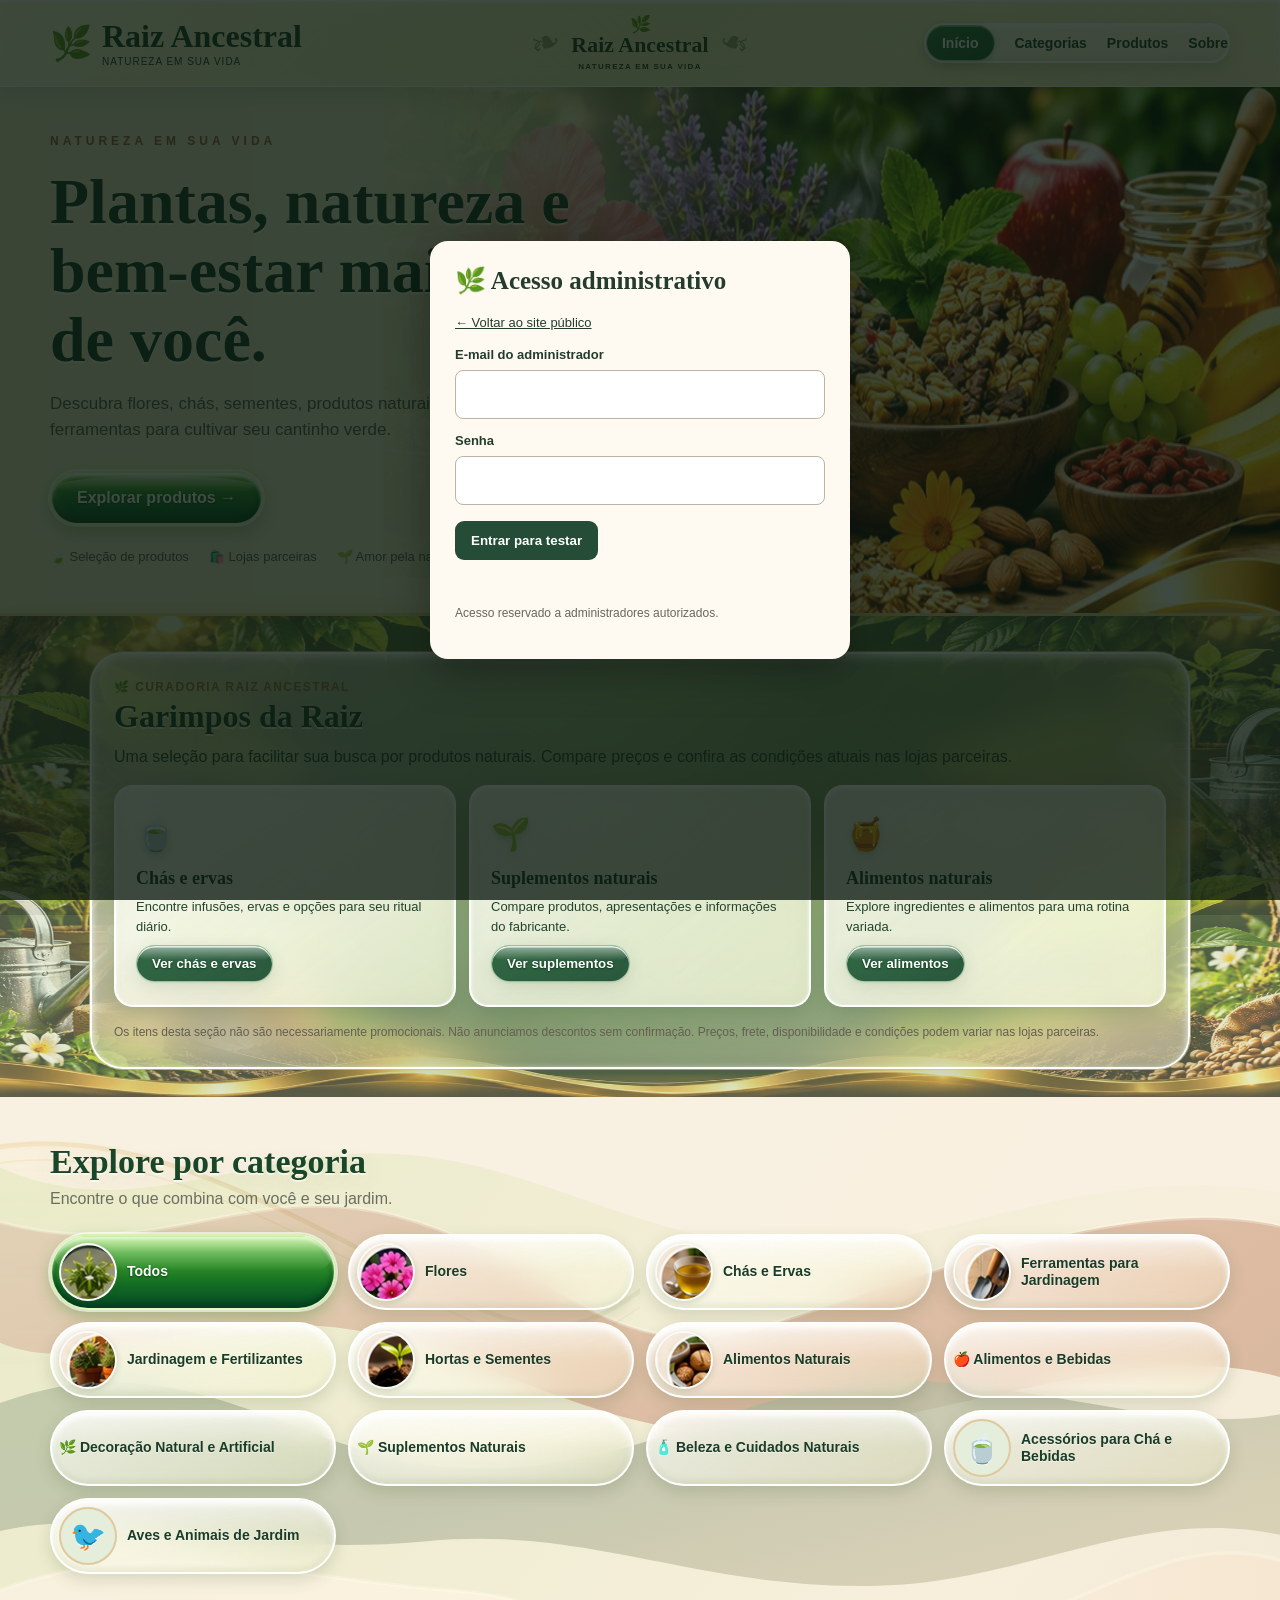
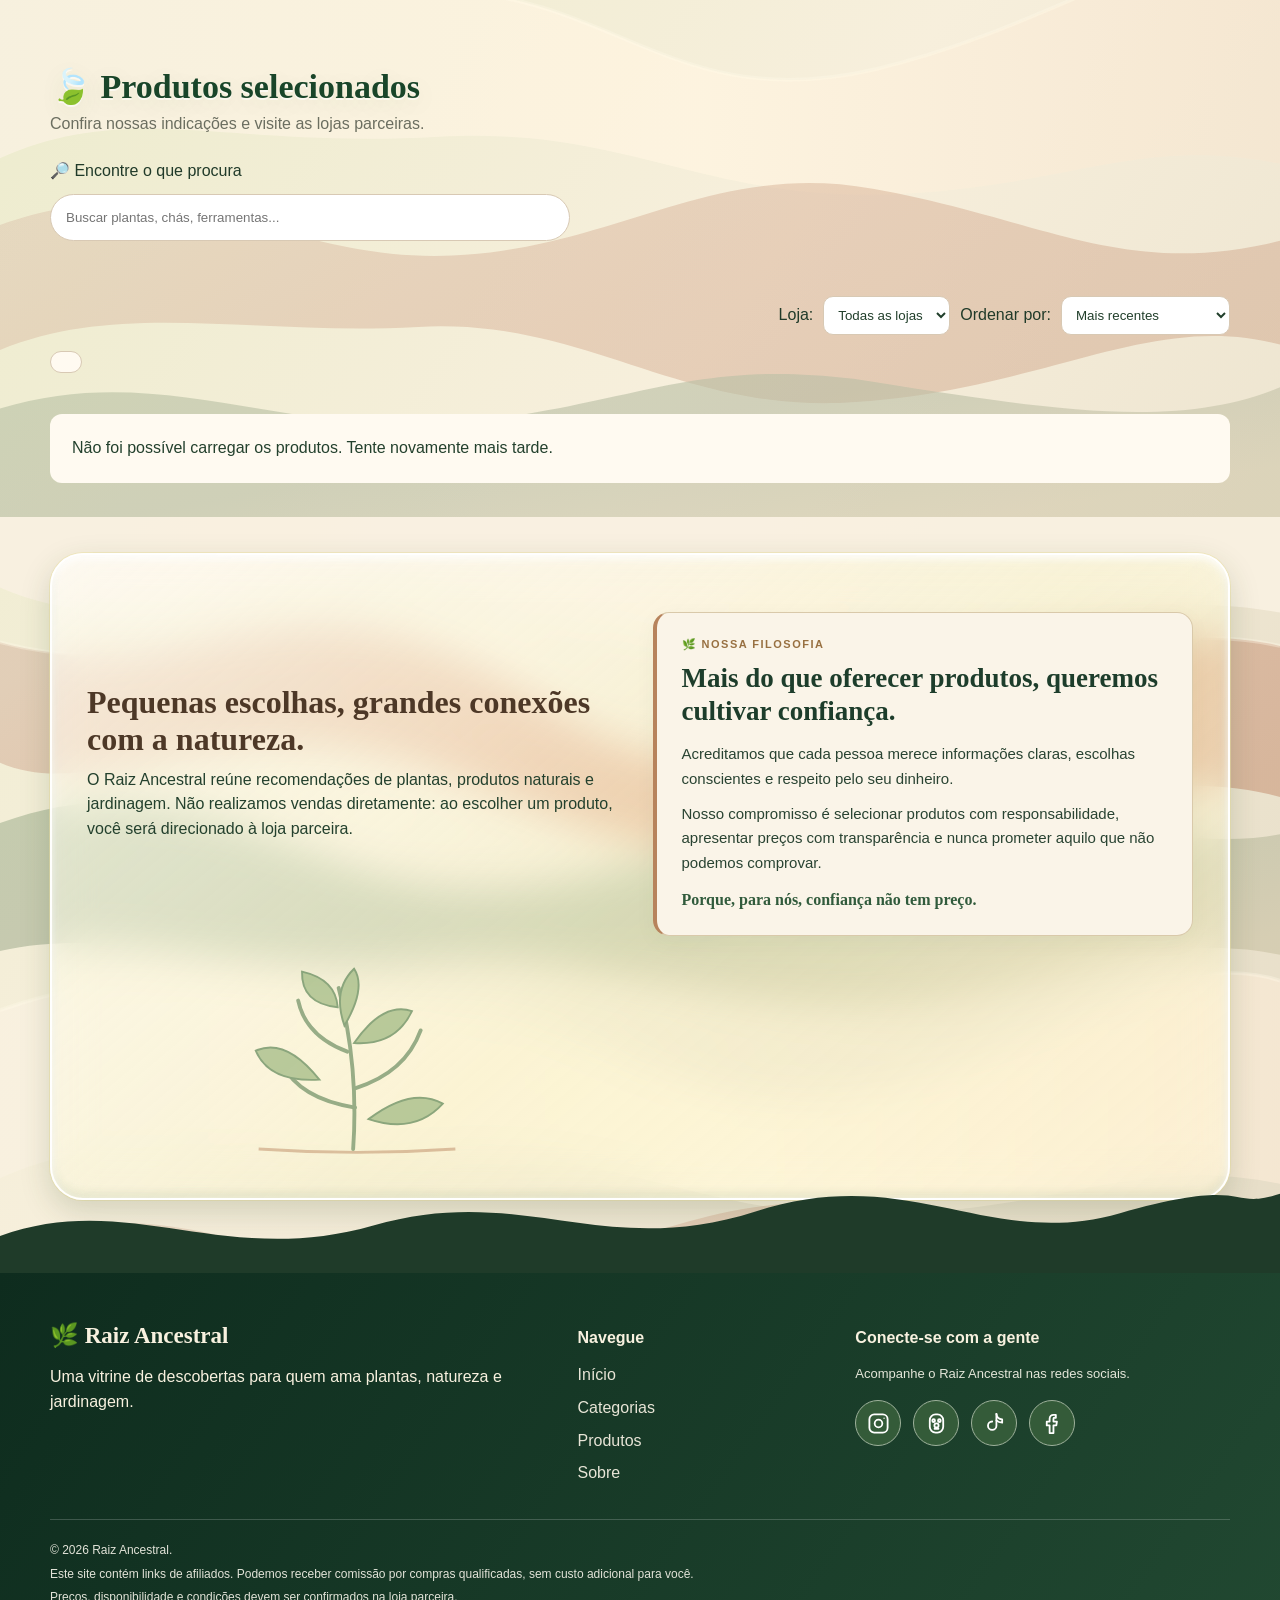
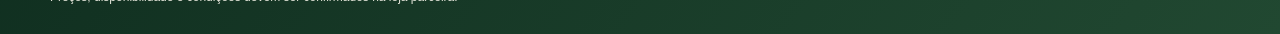
==== admin/index.html @ 521753cf "Adicionar prévia privada da Black Friday no ADM com rolagem vertical e produtos reais sem prometer d" ====
<!DOCTYPE html>
<html lang="pt-BR">
<head>
<meta name="google-site-verification" content="BlUfZYs9rf4bnTIs3NNQZyKnmOx8N98EBYrtnpcYUAI" />
<meta charset="UTF-8">
<meta name="viewport" content="width=device-width,initial-scale=1">
<meta name="description" content="Raiz Ancestral: descubra plantas, flores, chás, ervas, sementes e ferramentas para jardinagem em lojas parceiras.">
<meta name="robots" content="noindex,nofollow,noarchive">
<title>Raiz Ancestral | Natureza em sua vida</title>
<style>
:root{--forest:#213f2b;--forest2:#345b39;--cream:#f8f3e8;--sand:#eae0cd;--clay:#a76a47;--ink:#28352a;--muted:#6b6e60}*{box-sizing:border-box}html{scroll-behavior:smooth}body{margin:0;background:var(--cream);color:var(--ink);font-family:Arial,Helvetica,sans-serif;line-height:1.55}button,a{ -webkit-tap-highlight-color:transparent}a{color:inherit}button:focus-visible,a:focus-visible{outline:3px solid #c28d48;outline-offset:3px}.wrap{width:min(1180px,calc(100% - 36px));margin:auto}.site-header{background:#fffcf5;border-bottom:1px solid #e8dfd0;position:sticky;top:0;z-index:5}.topbar{display:flex;align-items:center;justify-content:space-between;gap:18px;min-height:78px}.brand{display:flex;gap:10px;align-items:center;text-decoration:none;color:var(--forest)}.brand-icon{font-size:34px}.brand-name{font-family:Georgia,serif;font-size:clamp(23px,3vw,32px);font-weight:bold;line-height:1}.brand small{display:block;font-family:Arial,sans-serif;font-size:10px;font-weight:normal;letter-spacing:1px;margin-top:5px}.menu{display:flex;flex-wrap:wrap;gap:20px}.menu a{text-decoration:none;font-size:14px;font-weight:700}.menu a:hover{color:var(--clay)}.hero{position:relative;overflow:hidden;background:linear-gradient(115deg,#f5ead7 0%,#fff8e9 55%,#e2e8d4 100%);border-bottom:1px solid #e6d9c5}.hero-grid{min-height:390px;display:grid;grid-template-columns:1.1fr .9fr;align-items:center;gap:28px;padding:45px 0}.eyebrow{letter-spacing:4px;text-transform:uppercase;color:#98623f;font-size:12px;font-weight:bold}.hero h1{font:700 clamp(38px,5vw,65px)/1.08 Georgia,serif;color:#203a27;margin:16px 0}.hero p{font-size:17px;max-width:510px;color:#4e5d4d}.primary{display:inline-flex;align-items:center;justify-content:center;background:var(--forest);color:white;border-radius:40px;text-decoration:none;font-weight:700;padding:13px 25px;margin-top:10px}.primary:hover,.buy:hover{background:#476d43}.hero-art{min-height:300px;border-radius:48% 42% 35% 40%;background:radial-gradient(circle at 50% 55%,#e7e2c6,#c4d5b2 60%,#afc39f);display:flex;align-items:center;justify-content:center;position:relative;box-shadow:0 15px 45px #25432620}.hero-art span{font-size:clamp(100px,15vw,185px);filter:drop-shadow(0 14px 12px #355e3340)}.hero-art:after{content:'Cultive o que faz bem';position:absolute;bottom:24px;right:18px;background:#fff9e8e8;color:#704d32;padding:10px 16px;border-radius:14px;font:italic 20px Georgia,serif;transform:rotate(-5deg)}.trust{display:flex;flex-wrap:wrap;gap:20px;margin-top:22px;font-size:13px;color:#4c5d4d}.trust span{display:inline-flex;align-items:center;gap:6px}.section{padding:46px 0}.section-head{display:flex;align-items:center;justify-content:space-between;gap:16px;margin-bottom:22px}.section h2{font:700 clamp(26px,3vw,34px) Georgia,serif;color:#563d2a;margin:0}.section-sub{color:var(--muted);margin:6px 0 0}.filters{display:flex;gap:12px;flex-wrap:wrap}.filters button{border:1px solid #d9cdb6;background:#fffaf1;color:var(--forest);padding:11px 17px;border-radius:30px;font-size:14px;font-weight:bold;cursor:pointer;transition:.2s}.filters button:hover,.filters button[aria-pressed=true]{background:var(--forest);color:#fff;border-color:var(--forest)}.products{display:grid;grid-template-columns:repeat(auto-fit,minmax(235px,1fr));gap:22px;margin-top:25px}.product{display:flex;flex-direction:column;overflow:hidden;background:#fffdf8;border:1px solid #e8dfcf;border-radius:17px;box-shadow:0 8px 22px #453a2510;transition:transform .2s}.product:hover{transform:translateY(-4px)}.product img{width:100%;height:215px;object-fit:cover;background:#edf0e7}.content{padding:18px;display:flex;flex-direction:column;flex:1}.store{color:#936c47;text-transform:uppercase;letter-spacing:1px;font-size:11px;font-weight:700;margin:0 0 8px}.content h3{font:700 19px/1.3 Georgia,serif;margin:0 0 10px}.description{color:#65685e;font-size:14px;margin:0 0 12px;display:-webkit-box;-webkit-line-clamp:3;-webkit-box-orient:vertical;overflow:hidden}.price{font-weight:800;font-size:24px;color:var(--forest);margin:8px 0 15px}.buy{display:block;text-align:center;background:var(--forest2);color:#fff;text-decoration:none;border-radius:30px;padding:11px 15px;font-weight:bold;margin-top:auto}.message{grid-column:1/-1;background:#fffaf1;padding:22px;border-radius:12px}.about{background:#ece4d5;border-radius:24px;padding:35px;margin:8px auto 50px;display:grid;grid-template-columns:1fr 1fr;gap:25px;align-items:center}.about h2{font:700 32px Georgia,serif;margin:0 0 10px;color:#4d3827}.about p{margin:0}.about-art{font-size:90px;text-align:center}.site-footer{background:#1f3b29;color:#f8f1df;padding:44px 0 22px}.footer-grid{display:grid;grid-template-columns:2fr 1fr 1.5fr;gap:28px}.footer-grid h3{font:700 23px Georgia,serif;margin:0 0 12px}.footer-grid h4{margin:4px 0 12px}.footer-grid a{display:block;color:#e8e5d7;text-decoration:none;margin-bottom:8px}.footer-grid a:hover{text-decoration:underline}.legal{border-top:1px solid #ffffff30;margin-top:25px;padding-top:16px;font-size:12px;color:#e2e3d8}.legal p{margin:5px 0}.social-note{font-size:13px;color:#e4e6d9} @media(max-width:760px){.topbar{flex-direction:column;padding:15px 0}.menu{justify-content:center;gap:15px}.hero-grid{grid-template-columns:1fr;padding:34px 0}.hero-art{min-height:210px}.hero-art span{font-size:115px}.about{grid-template-columns:1fr}.footer-grid{grid-template-columns:1fr 1fr}.footer-grid>div:first-child{grid-column:1/-1}}@media(max-width:420px){.wrap{width:min(100% - 24px,1180px)}.hero h1{font-size:37px}.products{grid-template-columns:1fr}.footer-grid{grid-template-columns:1fr}.footer-grid>div:first-child{grid-column:auto}}

/* NOVO VISUAL BOTANICO — ETAPA 1 */
.hero{background:linear-gradient(90deg,#f8ecdb 0%,#f9efdf 100%);isolation:isolate;border-bottom:0}
.hero:before{content:"";position:absolute;inset:0 0 0 42%;background-image:linear-gradient(90deg,#f8ecdb 0%,rgba(248,236,219,.76) 13%,rgba(248,236,219,0) 42%),url("[data-uri]");background-position:center,right center;background-size:cover,cover;background-repeat:no-repeat;z-index:-1}
.hero:after{content:"";position:absolute;left:-5%;right:-5%;bottom:-29px;height:70px;background:#f3e5d0;border-radius:48% 52% 0 0 / 80% 100% 0 0;z-index:0;pointer-events:none}
.hero-grid{grid-template-columns:minmax(0,650px) 1fr;min-height:420px;position:relative;z-index:1}
.hero h1{max-width:650px}.hero p{max-width:490px}
.hero-art{display:none}
main.wrap{position:relative;isolation:isolate}
main.wrap:before{content:"";position:absolute;inset:0 calc((1180px - 100vw)/2) 0;z-index:-2;pointer-events:none;background:radial-gradient(ellipse at 0% 45%,#d9b28b55,transparent 38%),radial-gradient(ellipse at 100% 65%,#bc805355,transparent 38%),linear-gradient(115deg,#f7eedf,#f9f3e8 55%,#ead7c0)}
main.wrap:after{content:"";position:absolute;top:20px;left:-80px;width:160px;height:300px;opacity:.20;z-index:-1;pointer-events:none;background: url("data:image/svg+xml,%3Csvg xmlns='http://www.w3.org/2000/svg' viewBox='0 0 180 320'%3E%3Cg fill='none' stroke='%23a76a47' stroke-width='3'%3E%3Cpath d='M20 300Q90 200 120 20'/%3E%3Cpath d='M64 220Q-8 192 13 115Q83 134 64 220ZM82 174Q170 160 160 92Q96 104 82 174ZM103 115Q34 83 60 17Q126 49 103 115Z'/%3E%3C/g%3E%3C/svg%3E") center/contain no-repeat}
.section{position:relative}.section h2{color:#5b3b25}
@media(max-width:760px){.hero:before{inset:0;background-image:linear-gradient(90deg,rgba(248,236,219,.96),rgba(248,236,219,.84)),url("[data-uri]");background-position:center;background-size:cover}.hero-grid{min-height:420px;grid-template-columns:1fr}.hero:after{bottom:-15px;height:38px}main.wrap:before{inset:0 -18px}}

/* ETAPA 2 — CATEGORIAS FOTOGRAFICAS E CORRECAO DE LARGURA */
html,body{max-width:100%;overflow-x:clip}
main.wrap:before{inset:0 auto 0 50%;width:100vw;transform:translateX(-50%)}
.filters{display:grid;grid-template-columns:repeat(4,minmax(0,1fr));gap:12px;margin-top:20px}
.filters button{display:flex;align-items:center;justify-content:flex-start;gap:10px;min-width:0;min-height:76px;padding:7px 12px 7px 7px;text-align:left;border-radius:45px;background:#fffbf4;box-shadow:0 4px 15px #63472612;line-height:1.25}
.filters .category-photo{width:58px;height:58px;flex:0 0 58px;object-fit:cover;border-radius:50%;border:2px solid #e6d7bd;background:#e9e4d5}
.filters button[aria-pressed="true"] .category-photo{border-color:#d5b887}
@media(max-width:950px){.filters{grid-template-columns:repeat(3,minmax(0,1fr))}}
@media(max-width:650px){.filters{grid-template-columns:repeat(2,minmax(0,1fr));gap:9px}.filters button{font-size:12px;min-height:65px;padding:6px}.filters .category-photo{width:45px;height:45px;flex-basis:45px}}
@media(max-width:370px){.filters{grid-template-columns:1fr}}

/* ETAPA 3 — REDES SOCIAIS OFICIAIS */
.social-links{display:flex;flex-wrap:wrap;gap:12px;margin-top:16px}
.social-links a{display:inline-flex;align-items:center;justify-content:center;width:46px;height:46px;border:1px solid #9eb19b;border-radius:50%;color:#fff;background:#345b39;transition:background .2s,transform .2s}
.social-links a:hover,.social-links a:focus-visible{background:#a76a47;transform:translateY(-2px);outline-offset:3px}
.social-links svg{width:23px;height:23px;fill:none;stroke:currentColor;stroke-width:1.9;stroke-linecap:round;stroke-linejoin:round}
.social-links .fill-icon{fill:currentColor;stroke:none}

/* ETAPA 4 — CAMADAS BOTANICAS E AJUSTES PARA CELULAR */
body{overflow-x:clip}
main{position:relative;isolation:isolate;background:#f8f1e5}
/* Cores em camadas: creme, areia e terracota, sem prejudicar os cartoes */
main::before{content:"";position:absolute;z-index:-1;pointer-events:none;inset:410px 0 0;background:
 radial-gradient(ellipse 42% 16% at 102% 27%,rgba(166,103,65,.36) 0 74%,transparent 75%),
 radial-gradient(ellipse 32% 13% at -9% 51%,rgba(215,179,134,.52) 0 75%,transparent 76%),
 radial-gradient(ellipse 48% 13% at 108% 79%,rgba(183,113,74,.35) 0 72%,transparent 73%),
 linear-gradient(165deg,#fbf5e9 0%,#f5e9d9 35%,#fff8ed 63%,#e8d0b5 100%)}
/* Ramos lineares como marca-d'agua: SVG decorativo, sem imagens externas */
#categorias,#catalogo{position:relative;isolation:isolate}
#categorias::before,#catalogo::after{content:"";position:absolute;pointer-events:none;z-index:-1;width:240px;height:350px;opacity:.24;background-repeat:no-repeat;background-size:contain;background-image:url("data:image/svg+xml,%3Csvg xmlns='http://www.w3.org/2000/svg' viewBox='0 0 200 310'%3E%3Cg fill='none' stroke='%23b77d54' stroke-width='2.6' stroke-linecap='round'%3E%3Cpath d='M45 300Q72 210 98 150T154 14'/%3E%3Cpath d='M81 195Q26 180 18 133Q68 136 81 195ZM96 155Q149 142 168 97Q112 105 96 155ZM117 108Q68 83 73 43Q115 59 117 108ZM140 48Q173 55 186 25Q154 18 140 48ZM63 245Q22 231 13 201Q53 201 63 245Z'/%3E%3C/g%3E%3C/svg%3E")}
#categorias::before{left:-110px;top:0}
#catalogo::after{right:-110px;top:7%;transform:scaleX(-1)}
/* Sobre com ornamentacao em vez de emojis gigantes */
.about{background:linear-gradient(125deg,#eee2cf,#e7d8bf);border:1px solid #e5d2b8;box-shadow:0 12px 35px #5b402012}
.about-art{display:flex;align-items:center;justify-content:center}
.about-art svg{display:block;width:min(100%,270px);height:auto;opacity:.78}
/* Melhor leitura e menos rolagem no celular */
@media(max-width:760px){
 .topbar{min-height:0;padding:9px 0 10px;gap:7px}
 .brand-icon{font-size:28px}.brand-name{font-size:26px}.brand small{font-size:9px;margin-top:3px}
 .menu{gap:14px}.menu a{font-size:13px}
 .product img{height:190px;object-fit:contain;background:#fff}
 .content{padding:16px}.content h3{font-size:18px}
 .about{padding:24px;gap:14px}.about h2{font-size:27px}
 .about-art svg{max-width:180px}
 #categorias::before{left:-135px;opacity:.65}
 #catalogo::after{right:-145px;opacity:.65}
}
@media(max-width:420px){
 .topbar{padding:8px 0 9px}.brand-name{font-size:24px}.brand-icon{font-size:26px}
 .menu{gap:12px}.menu a{font-size:12px}
 .product img{height:210px}
 .hero h1{font-size:clamp(32px,9vw,37px)}
 .price{font-size:20px}
 main::before{opacity:.35}
}


/* ETAPA 5 — PAISAGEM ORGANICA: FORMAS DE AREIA, TERRACOTA E ONDA DO RODAPE */
main{background:#faf4e9}
main::before{
  content:"";position:absolute;inset:405px 0 0;z-index:-1;pointer-events:none;
  background:
    radial-gradient(ellipse 33% 10% at 104% 10%,#bd845e 0 72%,transparent 73%),
    radial-gradient(ellipse 27% 8% at 96% 12%,#e6c7a4 0 76%,transparent 77%),
    radial-gradient(ellipse 28% 11% at -9% 31%,#d7b18c 0 72%,transparent 73%),
    radial-gradient(ellipse 33% 10% at -7% 34%,#b87951 0 68%,transparent 69%),
    radial-gradient(ellipse 35% 11% at 109% 56%,#d6ae86 0 73%,transparent 74%),
    radial-gradient(ellipse 36% 10% at 105% 59%,#a96b48 0 73%,transparent 74%),
    radial-gradient(ellipse 29% 10% at -8% 79%,#e1c19c 0 74%,transparent 75%),
    radial-gradient(ellipse 31% 9% at -9% 82%,#bb7b52 0 71%,transparent 72%),
    linear-gradient(155deg,#faf4e9 0%,#f4e7d5 28%,#fff8ec 49%,#eedbc5 72%,#f9f0e4 100%);
}
/* A onda decorativa fica acima do rodape sem cobrir nenhum link */
.site-footer{position:relative;margin-top:72px;padding-top:50px;background:#1f3b29;isolation:isolate}
.site-footer::before{
  content:"";position:absolute;left:0;right:0;bottom:calc(100% - 1px);height:88px;
  background:#1f3b29;
  clip-path:polygon(0 62%,8% 48%,18% 58%,30% 38%,42% 55%,55% 25%,67% 43%,79% 20%,90% 40%,100% 13%,100% 100%,0 100%);
  pointer-events:none;
}
/* Onda mais fluida em navegadores com suporte a SVG clip-path */
@supports (clip-path: path('M0 0')) {
 .site-footer::before{clip-path:none; background:#1f3b29; mask-image:url("data:image/svg+xml,%3Csvg xmlns='http://www.w3.org/2000/svg' viewBox='0 0 1440 100' preserveAspectRatio='none'%3E%3Cpath fill='white' d='M0 58 C145 5 250 95 420 46 S675 86 850 30 S1110 75 1260 32 S1380 30 1440 10 L1440 100 L0 100 Z'/%3E%3C/svg%3E");mask-size:100% 100%;mask-repeat:no-repeat}
}
@media(max-width:760px){
 main::before{inset:500px 0 0;background:
 radial-gradient(ellipse 58% 7% at 120% 14%,#e2c09b 0 70%,transparent 71%),
 radial-gradient(ellipse 55% 8% at -20% 35%,#d3a780 0 70%,transparent 71%),
 radial-gradient(ellipse 58% 8% at 118% 59%,#bd815b 0 70%,transparent 71%),
 radial-gradient(ellipse 50% 7% at -16% 81%,#e1bc96 0 70%,transparent 71%),
 linear-gradient(155deg,#faf4e9,#f2e4d2 42%,#fff8ed 66%,#e9cfb5)}
 .site-footer{margin-top:58px;padding-top:36px}
 .site-footer::before{height:65px}
}


/* ETAPA 6 — TERRACOTA MAIS MARCANTE, CAMADAS ORGANICAS E FOLHAGENS */
main.wrap{position:relative;isolation:isolate;background:transparent}
main.wrap > section{position:relative;z-index:1}
main.wrap::before{
 content:"";position:absolute;z-index:0;pointer-events:none;
 top:0;bottom:-48px;left:50%;width:100vw;transform:translateX(-50%);
 background:
 radial-gradient(ellipse 26% 8% at 107% 7%,#ae6a46 0 78%,transparent 79%),
 radial-gradient(ellipse 32% 9% at 101% 10%,#d3a47c 0 76%,transparent 77%),
 radial-gradient(ellipse 25% 9% at -8% 24%,#a96040 0 77%,transparent 78%),
 radial-gradient(ellipse 32% 9% at -9% 28%,#e2bd96 0 77%,transparent 78%),
 radial-gradient(ellipse 27% 10% at 109% 49%,#ad6a49 0 78%,transparent 79%),
 radial-gradient(ellipse 34% 11% at 104% 53%,#dfb68c 0 75%,transparent 76%),
 radial-gradient(ellipse 28% 9% at -9% 72%,#bd7953 0 77%,transparent 78%),
 radial-gradient(ellipse 34% 10% at -9% 76%,#e5c29d 0 76%,transparent 77%),
 radial-gradient(ellipse 32% 11% at 108% 94%,#b46d49 0 76%,transparent 77%),
 linear-gradient(150deg,#fcf5e9 0%,#f0ddc5 25%,#fff8ec 48%,#ecd2b7 73%,#f8eddf 100%);
}
/* Folhas de marca d'agua permanecem sobre as cores e atras dos produtos */
#categorias::before,#catalogo::after{opacity:.5}
.site-footer{margin-top:70px}
@media(max-width:760px){
 main.wrap::before{top:0;bottom:-35px;background:
 radial-gradient(ellipse 55% 5% at 121% 9%,#b5734f 0 76%,transparent 77%),
 radial-gradient(ellipse 58% 6% at -23% 29%,#d1a079 0 76%,transparent 77%),
 radial-gradient(ellipse 55% 6% at 123% 51%,#b7724e 0 76%,transparent 77%),
 radial-gradient(ellipse 60% 6% at -22% 73%,#d3a27c 0 76%,transparent 77%),
 linear-gradient(160deg,#fcf5e9,#efd9c0 37%,#fff7ea 62%,#eac9aa)}
 .site-footer{margin-top:55px}
}


/* ETAPA 7: ramos delicados em marca-d'agua sobre as faixas de terracota. */
main.wrap::after{
 content:"";position:absolute;z-index:0;pointer-events:none;
 top:0;bottom:-45px;left:50%;width:100vw;transform:translateX(-50%);
 background-image:url("data:image/svg+xml,%3Csvg%20xmlns%3D%22http%3A%2F%2Fwww.w3.org%2F2000%2Fsvg%22%20viewBox%3D%220%200%20240%20330%22%3E%3Cg%20fill%3D%22none%22%20stroke%3D%22%23f6e5cf%22%20stroke-width%3D%223%22%20stroke-linecap%3D%22round%22%20stroke-linejoin%3D%22round%22%3E%3Cpath%20d%3D%22M85%20310%20C90%20242%20120%20190%20130%20126%20S163%2045%20190%2014%22%2F%3E%3Cpath%20d%3D%22M111%20217%20C61%20219%2031%20192%2021%20148%20C70%20153%20100%20174%20111%20217Z%22%2F%3E%3Cpath%20d%3D%22M127%20161%20C176%20158%20202%20128%20215%2091%20C170%2097%20141%20117%20127%20161Z%22%2F%3E%3Cpath%20d%3D%22M145%2096%20C109%2089%2094%2057%2097%2027%20C131%2039%20148%2059%20145%2096Z%22%2F%3E%3Cpath%20d%3D%22M91%20273%20C57%20269%2031%20248%2019%20219%20C56%20219%2082%20237%2091%20273Z%22%2F%3E%3C%2Fg%3E%3C%2Fsvg%3E"),url("data:image/svg+xml,%3Csvg%20xmlns%3D%22http%3A%2F%2Fwww.w3.org%2F2000%2Fsvg%22%20viewBox%3D%220%200%20240%20330%22%3E%3Cg%20fill%3D%22none%22%20stroke%3D%22%23f6e5cf%22%20stroke-width%3D%223%22%20stroke-linecap%3D%22round%22%20stroke-linejoin%3D%22round%22%3E%3Cpath%20d%3D%22M85%20310%20C90%20242%20120%20190%20130%20126%20S163%2045%20190%2014%22%2F%3E%3Cpath%20d%3D%22M111%20217%20C61%20219%2031%20192%2021%20148%20C70%20153%20100%20174%20111%20217Z%22%2F%3E%3Cpath%20d%3D%22M127%20161%20C176%20158%20202%20128%20215%2091%20C170%2097%20141%20117%20127%20161Z%22%2F%3E%3Cpath%20d%3D%22M145%2096%20C109%2089%2094%2057%2097%2027%20C131%2039%20148%2059%20145%2096Z%22%2F%3E%3Cpath%20d%3D%22M91%20273%20C57%20269%2031%20248%2019%20219%20C56%20219%2082%20237%2091%20273Z%22%2F%3E%3C%2Fg%3E%3C%2Fsvg%3E"),url("data:image/svg+xml,%3Csvg%20xmlns%3D%22http%3A%2F%2Fwww.w3.org%2F2000%2Fsvg%22%20viewBox%3D%220%200%20240%20330%22%3E%3Cg%20fill%3D%22none%22%20stroke%3D%22%23f6e5cf%22%20stroke-width%3D%223%22%20stroke-linecap%3D%22round%22%20stroke-linejoin%3D%22round%22%3E%3Cpath%20d%3D%22M85%20310%20C90%20242%20120%20190%20130%20126%20S163%2045%20190%2014%22%2F%3E%3Cpath%20d%3D%22M111%20217%20C61%20219%2031%20192%2021%20148%20C70%20153%20100%20174%20111%20217Z%22%2F%3E%3Cpath%20d%3D%22M127%20161%20C176%20158%20202%20128%20215%2091%20C170%2097%20141%20117%20127%20161Z%22%2F%3E%3Cpath%20d%3D%22M145%2096%20C109%2089%2094%2057%2097%2027%20C131%2039%20148%2059%20145%2096Z%22%2F%3E%3Cpath%20d%3D%22M91%20273%20C57%20269%2031%20248%2019%20219%20C56%20219%2082%20237%2091%20273Z%22%2F%3E%3C%2Fg%3E%3C%2Fsvg%3E"),url("data:image/svg+xml,%3Csvg%20xmlns%3D%22http%3A%2F%2Fwww.w3.org%2F2000%2Fsvg%22%20viewBox%3D%220%200%20240%20330%22%3E%3Cg%20fill%3D%22none%22%20stroke%3D%22%23f6e5cf%22%20stroke-width%3D%223%22%20stroke-linecap%3D%22round%22%20stroke-linejoin%3D%22round%22%3E%3Cpath%20d%3D%22M85%20310%20C90%20242%20120%20190%20130%20126%20S163%2045%20190%2014%22%2F%3E%3Cpath%20d%3D%22M111%20217%20C61%20219%2031%20192%2021%20148%20C70%20153%20100%20174%20111%20217Z%22%2F%3E%3Cpath%20d%3D%22M127%20161%20C176%20158%20202%20128%20215%2091%20C170%2097%20141%20117%20127%20161Z%22%2F%3E%3Cpath%20d%3D%22M145%2096%20C109%2089%2094%2057%2097%2027%20C131%2039%20148%2059%20145%2096Z%22%2F%3E%3Cpath%20d%3D%22M91%20273%20C57%20269%2031%20248%2019%20219%20C56%20219%2082%20237%2091%20273Z%22%2F%3E%3C%2Fg%3E%3C%2Fsvg%3E");
 background-repeat:no-repeat;
 background-size:180px 250px,220px 300px,195px 265px,210px 290px;
 background-position:right -48px top 5%,left -80px top 25%,right -75px top 50%,left -75px top 73%;
 opacity:.48;
}
@media(max-width:760px){
 main.wrap::after{background-size:110px 150px,120px 165px,115px 158px,125px 170px;
 background-position:right -45px top 9%,left -55px top 29%,right -50px top 51%,left -55px top 73%;opacity:.34}
}
 @media(min-width:1200px){
  .products{
    grid-template-columns:repeat(5,minmax(0,1fr));
  }
}
 /* RAIZ ANCESTRAL — CARTÕES MAIS ELEGANTES */
@media(min-width:1200px){
  .products .price{
    font-size:18px;
    line-height:1.4;
    margin:12px 0 18px;
  }
  .products .content h3{
    font-size:17px;
    line-height:1.35;
  }
  .products .description{
    font-size:13px;
    line-height:1.5;
  }
}

/* ETAPA 8 — FOLHAGENS REALISTAS EM TODA A EXTENSAO */
/* Mantem as cores originais e substitui os ramos lineares por recortes botanicos suaves. */
main.wrap::after{
  content:"";position:absolute;z-index:0;pointer-events:none;
  top:0;bottom:-45px;left:50%;width:100vw;transform:translateX(-50%);
  background-image:url("[data-uri]"),url("[data-uri]");
  background-repeat:repeat-y,repeat-y;
  background-position:left top,right 340px top;
  background-size:clamp(115px,14vw,190px) auto,clamp(115px,14vw,190px) auto;
  opacity:.48;
}
/* Os elementos da loja continuam acima da ornamentacao. */
main.wrap > *{position:relative;z-index:1}
#categorias::before,#catalogo::after{opacity:.17}
@media(max-width:760px){
 main.wrap::after{background-size:90px auto,90px auto;background-position:left top,right 250px top;opacity:.23}
}

/* ETAPA 9 — NOVO FUNDO BOTANICO (SOMENTE FUNDO)
   Substitui as camadas antigas: as elipses duras, as imagens JPEG repetidas
   (que criavam retangulos visiveis) e as folhas antigas.
   Usa apenas formas vetoriais (SVG) com fundo transparente.
   - Telas comuns: manchas em tons suaves (nao atrapalham a leitura).
   - Telas largas (1400px+): manchas vivas em terracota nas laterais. */
main.wrap::before{
  content:"";position:absolute;z-index:0;pointer-events:none;
  top:0;bottom:-76px;left:50%;right:auto;width:100vw;transform:translateX(-50%);opacity:1;
  background-color:#f8f2e6;
  background-image:url("data:image/svg+xml,%3Csvg%20xmlns%3D%27http%3A%2F%2Fwww.w3.org%2F2000%2Fsvg%27%20viewBox%3D%270%200%20360%201800%27%3E%3Cg%20transform%3D%27translate%28360%2C0%29%20scale%28-1%2C1%29%27%3E%3Cpath%20d%3D%27M-4%2C70%20C108%2C40%20224%2C112%20202%2C196%20S142%2C346%20-4%2C370Z%27%20fill%3D%27%23d8dfc5%27%20fill-opacity%3D%270.9%27%2F%3E%3Cpath%20d%3D%27M-4%2C150%20C62%2C131%20130%2C177%20118%2C230%20S82%2C325%20-4%2C340Z%27%20fill%3D%27%23e6bda1%27%20fill-opacity%3D%270.95%27%2F%3E%3Cpath%20d%3D%27M-4%2C560%20C150%2C521%20312%2C615%20282%2C724%20S198%2C919%20-4%2C950Z%27%20fill%3D%27%23eac6ad%27%20fill-opacity%3D%270.96%27%2F%3E%3Cpath%20d%3D%27M-4%2C650%20C108%2C618%20224%2C695%20202%2C784%20S142%2C944%20-4%2C970Z%27%20fill%3D%27%23efdfc8%27%20fill-opacity%3D%270.95%27%2F%3E%3Cpath%20d%3D%27M-4%2C1170%20C135%2C1127%20281%2C1230%20254%2C1351%20S178%2C1566%20-4%2C1600Z%27%20fill%3D%27%23f1e4cf%27%20fill-opacity%3D%270.95%27%2F%3E%3Cpath%20d%3D%27M-4%2C1300%20C75%2C1280%20156%2C1328%20141%2C1384%20S99%2C1484%20-4%2C1500Z%27%20fill%3D%27%23eac6ad%27%20fill-opacity%3D%270.95%27%2F%3E%3C%2Fg%3E%3C%2Fsvg%3E"),url("data:image/svg+xml,%3Csvg%20xmlns%3D%27http%3A%2F%2Fwww.w3.org%2F2000%2Fsvg%27%20viewBox%3D%270%200%20360%201800%27%3E%3Cpath%20d%3D%27M-4%2C170%20C150%2C127%20312%2C230%20282%2C351%20S198%2C566%20-4%2C600Z%27%20fill%3D%27%23efdfc8%27%20fill-opacity%3D%270.95%27%2F%3E%3Cpath%20d%3D%27M-4%2C300%20C92%2C270%20192%2C342%20174%2C426%20S122%2C576%20-4%2C600Z%27%20fill%3D%27%23eac6ad%27%20fill-opacity%3D%270.96%27%2F%3E%3Cpath%20d%3D%27M-4%2C840%20C122%2C809%20255%2C883%20230%2C970%20S162%2C1125%20-4%2C1150Z%27%20fill%3D%27%23f1e4cf%27%20fill-opacity%3D%270.95%27%2F%3E%3Cpath%20d%3D%27M-4%2C930%20C68%2C910%20140%2C958%20127%2C1014%20S89%2C1114%20-4%2C1130Z%27%20fill%3D%27%23e6bda1%27%20fill-opacity%3D%270.95%27%2F%3E%3Cpath%20d%3D%27M-4%2C1370%20C112%2C1336%20234%2C1418%20212%2C1513%20S148%2C1683%20-4%2C1710Z%27%20fill%3D%27%23d8dfc5%27%20fill-opacity%3D%270.9%27%2F%3E%3Cpath%20d%3D%27M-4%2C1470%20C75%2C1450%20156%2C1498%20141%2C1554%20S99%2C1654%20-4%2C1670Z%27%20fill%3D%27%23efdfc8%27%20fill-opacity%3D%270.95%27%2F%3E%3C%2Fsvg%3E"),url("data:image/svg+xml,%3Csvg%20xmlns%3D%27http%3A%2F%2Fwww.w3.org%2F2000%2Fsvg%27%20viewBox%3D%270%200%201440%20220%27%20preserveAspectRatio%3D%27none%27%3E%3Cpath%20d%3D%27M0%2C130%20C230%2C50%20470%2C160%20760%2C100%20S1220%2C38%201440%2C108%20L1440%2C220%20L0%2C220Z%27%20fill%3D%27%23e6cfae%27%20fill-opacity%3D%27.95%27%2F%3E%3Cpath%20d%3D%27M0%2C220%20L0%2C150%20C90%2C138%20190%2C178%20290%2C220Z%27%20fill%3D%27%23bcc6a3%27%20fill-opacity%3D%27.95%27%2F%3E%3Cpath%20d%3D%27M880%2C220%20C990%2C128%201170%2C118%201300%2C74%20S1420%2C46%201440%2C40%20L1440%2C220Z%27%20fill%3D%27%23b2684a%27%20fill-opacity%3D%27.96%27%2F%3E%3Cpath%20d%3D%27M1020%2C220%20C1120%2C162%201260%2C150%201440%2C118%20L1440%2C220Z%27%20fill%3D%27%23dcbf9c%27%20fill-opacity%3D%27.95%27%2F%3E%3C%2Fsvg%3E"),
    linear-gradient(180deg,#f3e5d0 0,#f3e5d0 6%,rgba(243,229,208,0) 100%),
    linear-gradient(180deg,#f9f4e9 0%,#f4eadb 46%,#f9f4e9 100%);
  background-repeat:repeat-y,repeat-y,no-repeat,no-repeat,repeat-y;
  background-position:right top,left top,left bottom,left top,left top;
  background-size:clamp(90px,16vw,220px) auto,clamp(90px,16vw,220px) auto,100% 220px,100% 420px,100% 1700px;
}
main.wrap::after{
  content:"";position:absolute;z-index:0;pointer-events:none;
  top:0;bottom:-76px;left:50%;right:auto;width:100vw;transform:translateX(-50%);opacity:.7;
  background-color:transparent;
  background-image:url("data:image/svg+xml,%3Csvg%20xmlns%3D%27http%3A%2F%2Fwww.w3.org%2F2000%2Fsvg%27%20viewBox%3D%270%200%20300%201800%27%3E%3Cg%20transform%3D%27translate%28300%2C0%29%20scale%28-1%2C1%29%27%3E%3Cpath%20d%3D%27M-12%2C330%20C65%2C290%20160%2C210%20215%2C70%27%20fill%3D%27none%27%20stroke%3D%27rgba%28128%2C98%2C66%2C0.50%29%27%20stroke-width%3D%272.2%27%20stroke-linecap%3D%27round%27%2F%3E%3Cg%20transform%3D%27translate%2826.1%2C307.6%29%20rotate%28108.7%29%27%3E%3Cpath%20d%3D%27M0%2C0%20C16.2%2C-13.5%2012.6%2C-43.2%200%2C-54.0%20C-12.6%2C-43.2%20-16.2%2C-13.5%200%2C0Z%27%20fill%3D%27rgba%2898%2C132%2C86%2C0.20%29%27%20stroke%3D%27rgba%28128%2C98%2C66%2C0.50%29%27%20stroke-width%3D%271.7%27%20stroke-linejoin%3D%27round%27%2F%3E%3Cpath%20d%3D%27M0%2C0%20L0%2C-48.6%27%20stroke%3D%27rgba%28128%2C98%2C66%2C0.50%29%27%20stroke-width%3D%271.19%27%20fill%3D%27none%27%20stroke-linecap%3D%27round%27%2F%3E%3C%2Fg%3E%3Cg%20transform%3D%27translate%2847.9%2C292.4%29%20rotate%281.4%29%27%3E%3Cpath%20d%3D%27M0%2C0%20C15.2%2C-12.7%2011.8%2C-40.6%200%2C-50.7%20C-11.8%2C-40.6%20-15.2%2C-12.7%200%2C0Z%27%20fill%3D%27rgba%2898%2C132%2C86%2C0.20%29%27%20stroke%3D%27rgba%28128%2C98%2C66%2C0.50%29%27%20stroke-width%3D%271.7%27%20stroke-linejoin%3D%27round%27%2F%3E%3Cpath%20d%3D%27M0%2C0%20L0%2C-45.6%27%20stroke%3D%27rgba%28128%2C98%2C66%2C0.50%29%27%20stroke-width%3D%271.19%27%20fill%3D%27none%27%20stroke-linecap%3D%27round%27%2F%3E%3C%2Fg%3E%3Cg%20transform%3D%27translate%2870.0%2C275.0%29%20rotate%28102.0%29%27%3E%3Cpath%20d%3D%27M0%2C0%20C14.2%2C-11.8%2011.1%2C-37.9%200%2C-47.4%20C-11.1%2C-37.9%20-14.2%2C-11.8%200%2C0Z%27%20fill%3D%27rgba%2898%2C132%2C86%2C0.20%29%27%20stroke%3D%27rgba%28128%2C98%2C66%2C0.50%29%27%20stroke-width%3D%271.7%27%20stroke-linejoin%3D%27round%27%2F%3E%3Cpath%20d%3D%27M0%2C0%20L0%2C-42.7%27%20stroke%3D%27rgba%28128%2C98%2C66%2C0.50%29%27%20stroke-width%3D%271.19%27%20fill%3D%27none%27%20stroke-linecap%3D%27round%27%2F%3E%3C%2Fg%3E%3Cg%20transform%3D%27translate%2891.9%2C255.4%29%20rotate%28-5.6%29%27%3E%3Cpath%20d%3D%27M0%2C0%20C13.2%2C-11.0%2010.3%2C-35.3%200%2C-44.1%20C-10.3%2C-35.3%20-13.2%2C-11.0%200%2C0Z%27%20fill%3D%27rgba%2898%2C132%2C86%2C0.20%29%27%20stroke%3D%27rgba%28128%2C98%2C66%2C0.50%29%27%20stroke-width%3D%271.7%27%20stroke-linejoin%3D%27round%27%2F%3E%3Cpath%20d%3D%27M0%2C0%20L0%2C-39.7%27%20stroke%3D%27rgba%28128%2C98%2C66%2C0.50%29%27%20stroke-width%3D%271.19%27%20fill%3D%27none%27%20stroke-linecap%3D%27round%27%2F%3E%3C%2Fg%3E%3Cg%20transform%3D%27translate%28113.5%2C233.5%29%20rotate%2894.8%29%27%3E%3Cpath%20d%3D%27M0%2C0%20C12.2%2C-10.2%209.5%2C-32.6%200%2C-40.8%20C-9.5%2C-32.6%20-12.2%2C-10.2%200%2C0Z%27%20fill%3D%27rgba%2898%2C132%2C86%2C0.20%29%27%20stroke%3D%27rgba%28128%2C98%2C66%2C0.50%29%27%20stroke-width%3D%271.7%27%20stroke-linejoin%3D%27round%27%2F%3E%3Cpath%20d%3D%27M0%2C0%20L0%2C-36.7%27%20stroke%3D%27rgba%28128%2C98%2C66%2C0.50%29%27%20stroke-width%3D%271.19%27%20fill%3D%27none%27%20stroke-linecap%3D%27round%27%2F%3E%3C%2Fg%3E%3Cg%20transform%3D%27translate%28134.5%2C209.2%29%20rotate%28-13.0%29%27%3E%3Cpath%20d%3D%27M0%2C0%20C11.2%2C-9.4%208.8%2C-30.0%200%2C-37.5%20C-8.8%2C-30.0%20-11.2%2C-9.4%200%2C0Z%27%20fill%3D%27rgba%2898%2C132%2C86%2C0.20%29%27%20stroke%3D%27rgba%28128%2C98%2C66%2C0.50%29%27%20stroke-width%3D%271.7%27%20stroke-linejoin%3D%27round%27%2F%3E%3Cpath%20d%3D%27M0%2C0%20L0%2C-33.8%27%20stroke%3D%27rgba%28128%2C98%2C66%2C0.50%29%27%20stroke-width%3D%271.19%27%20fill%3D%27none%27%20stroke-linecap%3D%27round%27%2F%3E%3C%2Fg%3E%3Cg%20transform%3D%27translate%28154.8%2C182.4%29%20rotate%2887.2%29%27%3E%3Cpath%20d%3D%27M0%2C0%20C10.3%2C-8.5%208.0%2C-27.4%200%2C-34.2%20C-8.0%2C-27.4%20-10.3%2C-8.5%200%2C0Z%27%20fill%3D%27rgba%2898%2C132%2C86%2C0.20%29%27%20stroke%3D%27rgba%28128%2C98%2C66%2C0.50%29%27%20stroke-width%3D%271.7%27%20stroke-linejoin%3D%27round%27%2F%3E%3Cpath%20d%3D%27M0%2C0%20L0%2C-30.8%27%20stroke%3D%27rgba%28128%2C98%2C66%2C0.50%29%27%20stroke-width%3D%271.19%27%20fill%3D%27none%27%20stroke-linecap%3D%27round%27%2F%3E%3C%2Fg%3E%3Cg%20transform%3D%27translate%28174.0%2C153.1%29%20rotate%28-20.8%29%27%3E%3Cpath%20d%3D%27M0%2C0%20C9.3%2C-7.7%207.2%2C-24.7%200%2C-30.9%20C-7.2%2C-24.7%20-9.3%2C-7.7%200%2C0Z%27%20fill%3D%27rgba%2898%2C132%2C86%2C0.20%29%27%20stroke%3D%27rgba%28128%2C98%2C66%2C0.50%29%27%20stroke-width%3D%271.7%27%20stroke-linejoin%3D%27round%27%2F%3E%3Cpath%20d%3D%27M0%2C0%20L0%2C-27.8%27%20stroke%3D%27rgba%28128%2C98%2C66%2C0.50%29%27%20stroke-width%3D%271.19%27%20fill%3D%27none%27%20stroke-linecap%3D%27round%27%2F%3E%3C%2Fg%3E%3Cg%20transform%3D%27translate%28191.9%2C121.2%29%20rotate%2879.3%29%27%3E%3Cpath%20d%3D%27M0%2C0%20C8.3%2C-6.9%206.4%2C-22.1%200%2C-27.6%20C-6.4%2C-22.1%20-8.3%2C-6.9%200%2C0Z%27%20fill%3D%27rgba%2898%2C132%2C86%2C0.20%29%27%20stroke%3D%27rgba%28128%2C98%2C66%2C0.50%29%27%20stroke-width%3D%271.7%27%20stroke-linejoin%3D%27round%27%2F%3E%3Cpath%20d%3D%27M0%2C0%20L0%2C-24.8%27%20stroke%3D%27rgba%28128%2C98%2C66%2C0.50%29%27%20stroke-width%3D%271.19%27%20fill%3D%27none%27%20stroke-linecap%3D%27round%27%2F%3E%3C%2Fg%3E%3Cg%20transform%3D%27translate%28208.2%2C86.5%29%20rotate%28-28.7%29%27%3E%3Cpath%20d%3D%27M0%2C0%20C7.3%2C-6.1%205.7%2C-19.4%200%2C-24.3%20C-5.7%2C-19.4%20-7.3%2C-6.1%200%2C0Z%27%20fill%3D%27rgba%2898%2C132%2C86%2C0.20%29%27%20stroke%3D%27rgba%28128%2C98%2C66%2C0.50%29%27%20stroke-width%3D%271.7%27%20stroke-linejoin%3D%27round%27%2F%3E%3Cpath%20d%3D%27M0%2C0%20L0%2C-21.9%27%20stroke%3D%27rgba%28128%2C98%2C66%2C0.50%29%27%20stroke-width%3D%271.19%27%20fill%3D%27none%27%20stroke-linecap%3D%27round%27%2F%3E%3C%2Fg%3E%3Cg%20transform%3D%27translate%28215.0%2C70.0%29%20rotate%2821.4%29%27%3E%3Cpath%20d%3D%27M0%2C0%20C8.1%2C-6.8%206.3%2C-21.6%200%2C-27.0%20C-6.3%2C-21.6%20-8.1%2C-6.8%200%2C0Z%27%20fill%3D%27rgba%2898%2C132%2C86%2C0.20%29%27%20stroke%3D%27rgba%28128%2C98%2C66%2C0.50%29%27%20stroke-width%3D%271.7%27%20stroke-linejoin%3D%27round%27%2F%3E%3Cpath%20d%3D%27M0%2C0%20L0%2C-24.3%27%20stroke%3D%27rgba%28128%2C98%2C66%2C0.50%29%27%20stroke-width%3D%271.19%27%20fill%3D%27none%27%20stroke-linecap%3D%27round%27%2F%3E%3C%2Fg%3E%3Cpath%20d%3D%27M-12%2C960%20C80%2C900%20160%2C800%20200%2C640%27%20fill%3D%27none%27%20stroke%3D%27rgba%28128%2C98%2C66%2C0.50%29%27%20stroke-width%3D%272.2%27%20stroke-linecap%3D%27round%27%2F%3E%3Cg%20transform%3D%27translate%2831.1%2C928.0%29%20rotate%28102.0%29%27%3E%3Cpath%20d%3D%27M0%2C0%20C17.1%2C-14.5%2013.3%2C-46.4%200%2C-58.0%20C-13.3%2C-46.4%20-17.1%2C-14.5%200%2C0Z%27%20fill%3D%27rgba%2898%2C132%2C86%2C0.20%29%27%20stroke%3D%27rgba%28128%2C98%2C66%2C0.50%29%27%20stroke-width%3D%271.7%27%20stroke-linejoin%3D%27round%27%2F%3E%3Cpath%20d%3D%27M0%2C0%20L0%2C-52.2%27%20stroke%3D%27rgba%28128%2C98%2C66%2C0.50%29%27%20stroke-width%3D%271.19%27%20fill%3D%27none%27%20stroke-linecap%3D%27round%27%2F%3E%3C%2Fg%3E%3Cg%20transform%3D%27translate%2851.8%2C909.6%29%20rotate%28-5.5%29%27%3E%3Cpath%20d%3D%27M0%2C0%20C16.2%2C-13.7%2012.6%2C-43.8%200%2C-54.8%20C-12.6%2C-43.8%20-16.2%2C-13.7%200%2C0Z%27%20fill%3D%27rgba%2898%2C132%2C86%2C0.20%29%27%20stroke%3D%27rgba%28128%2C98%2C66%2C0.50%29%27%20stroke-width%3D%271.7%27%20stroke-linejoin%3D%27round%27%2F%3E%3Cpath%20d%3D%27M0%2C0%20L0%2C-49.3%27%20stroke%3D%27rgba%28128%2C98%2C66%2C0.50%29%27%20stroke-width%3D%271.19%27%20fill%3D%27none%27%20stroke-linecap%3D%27round%27%2F%3E%3C%2Fg%3E%3Cg%20transform%3D%27translate%2871.7%2C889.5%29%20rotate%2894.9%29%27%3E%3Cpath%20d%3D%27M0%2C0%20C15.2%2C-12.9%2011.8%2C-41.3%200%2C-51.6%20C-11.8%2C-41.3%20-15.2%2C-12.9%200%2C0Z%27%20fill%3D%27rgba%2898%2C132%2C86%2C0.20%29%27%20stroke%3D%27rgba%28128%2C98%2C66%2C0.50%29%27%20stroke-width%3D%271.7%27%20stroke-linejoin%3D%27round%27%2F%3E%3Cpath%20d%3D%27M0%2C0%20L0%2C-46.5%27%20stroke%3D%27rgba%28128%2C98%2C66%2C0.50%29%27%20stroke-width%3D%271.19%27%20fill%3D%27none%27%20stroke-linecap%3D%27round%27%2F%3E%3C%2Fg%3E%3Cg%20transform%3D%27translate%2890.8%2C867.5%29%20rotate%28-12.7%29%27%3E%3Cpath%20d%3D%27M0%2C0%20C14.3%2C-12.1%2011.1%2C-38.7%200%2C-48.4%20C-11.1%2C-38.7%20-14.3%2C-12.1%200%2C0Z%27%20fill%3D%27rgba%2898%2C132%2C86%2C0.20%29%27%20stroke%3D%27rgba%28128%2C98%2C66%2C0.50%29%27%20stroke-width%3D%271.7%27%20stroke-linejoin%3D%27round%27%2F%3E%3Cpath%20d%3D%27M0%2C0%20L0%2C-43.6%27%20stroke%3D%27rgba%28128%2C98%2C66%2C0.50%29%27%20stroke-width%3D%271.19%27%20fill%3D%27none%27%20stroke-linecap%3D%27round%27%2F%3E%3C%2Fg%3E%3Cg%20transform%3D%27translate%28109.1%2C843.7%29%20rotate%2887.7%29%27%3E%3Cpath%20d%3D%27M0%2C0%20C13.3%2C-11.3%2010.4%2C-36.2%200%2C-45.2%20C-10.4%2C-36.2%20-13.3%2C-11.3%200%2C0Z%27%20fill%3D%27rgba%2898%2C132%2C86%2C0.20%29%27%20stroke%3D%27rgba%28128%2C98%2C66%2C0.50%29%27%20stroke-width%3D%271.7%27%20stroke-linejoin%3D%27round%27%2F%3E%3Cpath%20d%3D%27M0%2C0%20L0%2C-40.7%27%20stroke%3D%27rgba%28128%2C98%2C66%2C0.50%29%27%20stroke-width%3D%271.19%27%20fill%3D%27none%27%20stroke-linecap%3D%27round%27%2F%3E%3C%2Fg%3E%3Cg%20transform%3D%27translate%28126.4%2C818.1%29%20rotate%28-19.9%29%27%3E%3Cpath%20d%3D%27M0%2C0%20C12.4%2C-10.5%209.6%2C-33.6%200%2C-42.0%20C-9.6%2C-33.6%20-12.4%2C-10.5%200%2C0Z%27%20fill%3D%27rgba%2898%2C132%2C86%2C0.20%29%27%20stroke%3D%27rgba%28128%2C98%2C66%2C0.50%29%27%20stroke-width%3D%271.7%27%20stroke-linejoin%3D%27round%27%2F%3E%3Cpath%20d%3D%27M0%2C0%20L0%2C-37.8%27%20stroke%3D%27rgba%28128%2C98%2C66%2C0.50%29%27%20stroke-width%3D%271.19%27%20fill%3D%27none%27%20stroke-linecap%3D%27round%27%2F%3E%3C%2Fg%3E%3Cg%20transform%3D%27translate%28142.6%2C790.4%29%20rotate%2880.6%29%27%3E%3Cpath%20d%3D%27M0%2C0%20C11.5%2C-9.7%208.9%2C-31.1%200%2C-38.9%20C-8.9%2C-31.1%20-11.5%2C-9.7%200%2C0Z%27%20fill%3D%27rgba%2898%2C132%2C86%2C0.20%29%27%20stroke%3D%27rgba%28128%2C98%2C66%2C0.50%29%27%20stroke-width%3D%271.7%27%20stroke-linejoin%3D%27round%27%2F%3E%3Cpath%20d%3D%27M0%2C0%20L0%2C-35.0%27%20stroke%3D%27rgba%28128%2C98%2C66%2C0.50%29%27%20stroke-width%3D%271.19%27%20fill%3D%27none%27%20stroke-linecap%3D%27round%27%2F%3E%3C%2Fg%3E%3Cg%20transform%3D%27translate%28157.6%2C760.7%29%20rotate%28-26.8%29%27%3E%3Cpath%20d%3D%27M0%2C0%20C10.5%2C-8.9%208.2%2C-28.5%200%2C-35.7%20C-8.2%2C-28.5%20-10.5%2C-8.9%200%2C0Z%27%20fill%3D%27rgba%2898%2C132%2C86%2C0.20%29%27%20stroke%3D%27rgba%28128%2C98%2C66%2C0.50%29%27%20stroke-width%3D%271.7%27%20stroke-linejoin%3D%27round%27%2F%3E%3Cpath%20d%3D%27M0%2C0%20L0%2C-32.1%27%20stroke%3D%27rgba%28128%2C98%2C66%2C0.50%29%27%20stroke-width%3D%271.19%27%20fill%3D%27none%27%20stroke-linecap%3D%27round%27%2F%3E%3C%2Fg%3E%3Cg%20transform%3D%27translate%28171.4%2C729.0%29%20rotate%2873.9%29%27%3E%3Cpath%20d%3D%27M0%2C0%20C9.6%2C-8.1%207.4%2C-26.0%200%2C-32.5%20C-7.4%2C-26.0%20-9.6%2C-8.1%200%2C0Z%27%20fill%3D%27rgba%2898%2C132%2C86%2C0.20%29%27%20stroke%3D%27rgba%28128%2C98%2C66%2C0.50%29%27%20stroke-width%3D%271.7%27%20stroke-linejoin%3D%27round%27%2F%3E%3Cpath%20d%3D%27M0%2C0%20L0%2C-29.2%27%20stroke%3D%27rgba%28128%2C98%2C66%2C0.50%29%27%20stroke-width%3D%271.19%27%20fill%3D%27none%27%20stroke-linecap%3D%27round%27%2F%3E%3C%2Fg%3E%3Cg%20transform%3D%27translate%28183.9%2C695.0%29%20rotate%28-33.4%29%27%3E%3Cpath%20d%3D%27M0%2C0%20C8.6%2C-7.3%206.7%2C-23.4%200%2C-29.3%20C-6.7%2C-23.4%20-8.6%2C-7.3%200%2C0Z%27%20fill%3D%27rgba%2898%2C132%2C86%2C0.20%29%27%20stroke%3D%27rgba%28128%2C98%2C66%2C0.50%29%27%20stroke-width%3D%271.7%27%20stroke-linejoin%3D%27round%27%2F%3E%3Cpath%20d%3D%27M0%2C0%20L0%2C-26.4%27%20stroke%3D%27rgba%28128%2C98%2C66%2C0.50%29%27%20stroke-width%3D%271.19%27%20fill%3D%27none%27%20stroke-linecap%3D%27round%27%2F%3E%3C%2Fg%3E%3Cg%20transform%3D%27translate%28195.0%2C658.9%29%20rotate%2867.5%29%27%3E%3Cpath%20d%3D%27M0%2C0%20C7.7%2C-6.5%206.0%2C-20.9%200%2C-26.1%20C-6.0%2C-20.9%20-7.7%2C-6.5%200%2C0Z%27%20fill%3D%27rgba%2898%2C132%2C86%2C0.20%29%27%20stroke%3D%27rgba%28128%2C98%2C66%2C0.50%29%27%20stroke-width%3D%271.7%27%20stroke-linejoin%3D%27round%27%2F%3E%3Cpath%20d%3D%27M0%2C0%20L0%2C-23.5%27%20stroke%3D%27rgba%28128%2C98%2C66%2C0.50%29%27%20stroke-width%3D%271.19%27%20fill%3D%27none%27%20stroke-linecap%3D%27round%27%2F%3E%3C%2Fg%3E%3Cg%20transform%3D%27translate%28200.0%2C640.0%29%20rotate%2814.0%29%27%3E%3Cpath%20d%3D%27M0%2C0%20C8.6%2C-7.2%206.6%2C-23.2%200%2C-29.0%20C-6.6%2C-23.2%20-8.6%2C-7.2%200%2C0Z%27%20fill%3D%27rgba%2898%2C132%2C86%2C0.20%29%27%20stroke%3D%27rgba%28128%2C98%2C66%2C0.50%29%27%20stroke-width%3D%271.7%27%20stroke-linejoin%3D%27round%27%2F%3E%3Cpath%20d%3D%27M0%2C0%20L0%2C-26.1%27%20stroke%3D%27rgba%28128%2C98%2C66%2C0.50%29%27%20stroke-width%3D%271.19%27%20fill%3D%27none%27%20stroke-linecap%3D%27round%27%2F%3E%3C%2Fg%3E%3Cpath%20d%3D%27M-12%2C1500%20C70%2C1450%20165%2C1360%20235%2C1190%27%20fill%3D%27none%27%20stroke%3D%27rgba%28128%2C98%2C66%2C0.50%29%27%20stroke-width%3D%272.2%27%20stroke-linecap%3D%27round%27%2F%3E%3Cg%20transform%3D%27translate%2828.2%2C1472.8%29%20rotate%28105.2%29%27%3E%3Cpath%20d%3D%27M0%2C0%20C18.0%2C-15.0%2014.0%2C-48.0%200%2C-60.0%20C-14.0%2C-48.0%20-18.0%2C-15.0%200%2C0Z%27%20fill%3D%27rgba%2898%2C132%2C86%2C0.20%29%27%20stroke%3D%27rgba%28128%2C98%2C66%2C0.50%29%27%20stroke-width%3D%271.7%27%20stroke-linejoin%3D%27round%27%2F%3E%3Cpath%20d%3D%27M0%2C0%20L0%2C-54.0%27%20stroke%3D%27rgba%28128%2C98%2C66%2C0.50%29%27%20stroke-width%3D%271.19%27%20fill%3D%27none%27%20stroke-linecap%3D%27round%27%2F%3E%3C%2Fg%3E%3Cg%20transform%3D%27translate%2846.9%2C1458.1%29%20rotate%28-1.5%29%27%3E%3Cpath%20d%3D%27M0%2C0%20C17.1%2C-14.2%2013.3%2C-45.6%200%2C-57.0%20C-13.3%2C-45.6%20-17.1%2C-14.2%200%2C0Z%27%20fill%3D%27rgba%2898%2C132%2C86%2C0.20%29%27%20stroke%3D%27rgba%28128%2C98%2C66%2C0.50%29%27%20stroke-width%3D%271.7%27%20stroke-linejoin%3D%27round%27%2F%3E%3Cpath%20d%3D%27M0%2C0%20L0%2C-51.3%27%20stroke%3D%27rgba%28128%2C98%2C66%2C0.50%29%27%20stroke-width%3D%271.19%27%20fill%3D%27none%27%20stroke-linecap%3D%27round%27%2F%3E%3C%2Fg%3E%3Cg%20transform%3D%27translate%2865.7%2C1441.8%29%20rotate%2899.9%29%27%3E%3Cpath%20d%3D%27M0%2C0%20C16.2%2C-13.5%2012.6%2C-43.2%200%2C-54.0%20C-12.6%2C-43.2%20-16.2%2C-13.5%200%2C0Z%27%20fill%3D%27rgba%2898%2C132%2C86%2C0.20%29%27%20stroke%3D%27rgba%28128%2C98%2C66%2C0.50%29%27%20stroke-width%3D%271.7%27%20stroke-linejoin%3D%27round%27%2F%3E%3Cpath%20d%3D%27M0%2C0%20L0%2C-48.6%27%20stroke%3D%27rgba%28128%2C98%2C66%2C0.50%29%27%20stroke-width%3D%271.19%27%20fill%3D%27none%27%20stroke-linecap%3D%27round%27%2F%3E%3C%2Fg%3E%3Cg%20transform%3D%27translate%2884.6%2C1423.9%29%20rotate%28-6.9%29%27%3E%3Cpath%20d%3D%27M0%2C0%20C15.3%2C-12.8%2011.9%2C-40.8%200%2C-51.0%20C-11.9%2C-40.8%20-15.3%2C-12.8%200%2C0Z%27%20fill%3D%27rgba%2898%2C132%2C86%2C0.20%29%27%20stroke%3D%27rgba%28128%2C98%2C66%2C0.50%29%27%20stroke-width%3D%271.7%27%20stroke-linejoin%3D%27round%27%2F%3E%3Cpath%20d%3D%27M0%2C0%20L0%2C-45.9%27%20stroke%3D%27rgba%28128%2C98%2C66%2C0.50%29%27%20stroke-width%3D%271.19%27%20fill%3D%27none%27%20stroke-linecap%3D%27round%27%2F%3E%3C%2Fg%3E%3Cg%20transform%3D%27translate%28103.4%2C1404.3%29%20rotate%2894.4%29%27%3E%3Cpath%20d%3D%27M0%2C0%20C14.4%2C-12.0%2011.2%2C-38.4%200%2C-48.0%20C-11.2%2C-38.4%20-14.4%2C-12.0%200%2C0Z%27%20fill%3D%27rgba%2898%2C132%2C86%2C0.20%29%27%20stroke%3D%27rgba%28128%2C98%2C66%2C0.50%29%27%20stroke-width%3D%271.7%27%20stroke-linejoin%3D%27round%27%2F%3E%3Cpath%20d%3D%27M0%2C0%20L0%2C-43.2%27%20stroke%3D%27rgba%28128%2C98%2C66%2C0.50%29%27%20stroke-width%3D%271.19%27%20fill%3D%27none%27%20stroke-linecap%3D%27round%27%2F%3E%3C%2Fg%3E%3Cg%20transform%3D%27translate%28122.1%2C1382.8%29%20rotate%28-12.4%29%27%3E%3Cpath%20d%3D%27M0%2C0%20C13.5%2C-11.2%2010.5%2C-36.0%200%2C-45.0%20C-10.5%2C-36.0%20-13.5%2C-11.2%200%2C0Z%27%20fill%3D%27rgba%2898%2C132%2C86%2C0.20%29%27%20stroke%3D%27rgba%28128%2C98%2C66%2C0.50%29%27%20stroke-width%3D%271.7%27%20stroke-linejoin%3D%27round%27%2F%3E%3Cpath%20d%3D%27M0%2C0%20L0%2C-40.5%27%20stroke%3D%27rgba%28128%2C98%2C66%2C0.50%29%27%20stroke-width%3D%271.19%27%20fill%3D%27none%27%20stroke-linecap%3D%27round%27%2F%3E%3C%2Fg%3E%3Cg%20transform%3D%27translate%28140.5%2C1359.4%29%20rotate%2888.9%29%27%3E%3Cpath%20d%3D%27M0%2C0%20C12.6%2C-10.5%209.8%2C-33.6%200%2C-42.0%20C-9.8%2C-33.6%20-12.6%2C-10.5%200%2C0Z%27%20fill%3D%27rgba%2898%2C132%2C86%2C0.20%29%27%20stroke%3D%27rgba%28128%2C98%2C66%2C0.50%29%27%20stroke-width%3D%271.7%27%20stroke-linejoin%3D%27round%27%2F%3E%3Cpath%20d%3D%27M0%2C0%20L0%2C-37.8%27%20stroke%3D%27rgba%28128%2C98%2C66%2C0.50%29%27%20stroke-width%3D%271.19%27%20fill%3D%27none%27%20stroke-linecap%3D%27round%27%2F%3E%3C%2Fg%3E%3Cg%20transform%3D%27translate%28158.7%2C1333.9%29%20rotate%28-17.8%29%27%3E%3Cpath%20d%3D%27M0%2C0%20C11.7%2C-9.7%209.1%2C-31.2%200%2C-39.0%20C-9.1%2C-31.2%20-11.7%2C-9.7%200%2C0Z%27%20fill%3D%27rgba%2898%2C132%2C86%2C0.20%29%27%20stroke%3D%27rgba%28128%2C98%2C66%2C0.50%29%27%20stroke-width%3D%271.7%27%20stroke-linejoin%3D%27round%27%2F%3E%3Cpath%20d%3D%27M0%2C0%20L0%2C-35.1%27%20stroke%3D%27rgba%28128%2C98%2C66%2C0.50%29%27%20stroke-width%3D%271.19%27%20fill%3D%27none%27%20stroke-linecap%3D%27round%27%2F%3E%3C%2Fg%3E%3Cg%20transform%3D%27translate%28176.4%2C1306.4%29%20rotate%2883.5%29%27%3E%3Cpath%20d%3D%27M0%2C0%20C10.8%2C-9.0%208.4%2C-28.8%200%2C-36.0%20C-8.4%2C-28.8%20-10.8%2C-9.0%200%2C0Z%27%20fill%3D%27rgba%2898%2C132%2C86%2C0.20%29%27%20stroke%3D%27rgba%28128%2C98%2C66%2C0.50%29%27%20stroke-width%3D%271.7%27%20stroke-linejoin%3D%27round%27%2F%3E%3Cpath%20d%3D%27M0%2C0%20L0%2C-32.4%27%20stroke%3D%27rgba%28128%2C98%2C66%2C0.50%29%27%20stroke-width%3D%271.19%27%20fill%3D%27none%27%20stroke-linecap%3D%27round%27%2F%3E%3C%2Fg%3E%3Cg%20transform%3D%27translate%28193.7%2C1276.6%29%20rotate%28-23.2%29%27%3E%3Cpath%20d%3D%27M0%2C0%20C9.9%2C-8.2%207.7%2C-26.4%200%2C-33.0%20C-7.7%2C-26.4%20-9.9%2C-8.2%200%2C0Z%27%20fill%3D%27rgba%2898%2C132%2C86%2C0.20%29%27%20stroke%3D%27rgba%28128%2C98%2C66%2C0.50%29%27%20stroke-width%3D%271.7%27%20stroke-linejoin%3D%27round%27%2F%3E%3Cpath%20d%3D%27M0%2C0%20L0%2C-29.7%27%20stroke%3D%27rgba%28128%2C98%2C66%2C0.50%29%27%20stroke-width%3D%271.19%27%20fill%3D%27none%27%20stroke-linecap%3D%27round%27%2F%3E%3C%2Fg%3E%3Cg%20transform%3D%27translate%28210.4%2C1244.5%29%20rotate%2878.2%29%27%3E%3Cpath%20d%3D%27M0%2C0%20C9.0%2C-7.5%207.0%2C-24.0%200%2C-30.0%20C-7.0%2C-24.0%20-9.0%2C-7.5%200%2C0Z%27%20fill%3D%27rgba%2898%2C132%2C86%2C0.20%29%27%20stroke%3D%27rgba%28128%2C98%2C66%2C0.50%29%27%20stroke-width%3D%271.7%27%20stroke-linejoin%3D%27round%27%2F%3E%3Cpath%20d%3D%27M0%2C0%20L0%2C-27.0%27%20stroke%3D%27rgba%28128%2C98%2C66%2C0.50%29%27%20stroke-width%3D%271.19%27%20fill%3D%27none%27%20stroke-linecap%3D%27round%27%2F%3E%3C%2Fg%3E%3Cg%20transform%3D%27translate%28226.5%2C1210.0%29%20rotate%28-28.3%29%27%3E%3Cpath%20d%3D%27M0%2C0%20C8.1%2C-6.7%206.3%2C-21.6%200%2C-27.0%20C-6.3%2C-21.6%20-8.1%2C-6.7%200%2C0Z%27%20fill%3D%27rgba%2898%2C132%2C86%2C0.20%29%27%20stroke%3D%27rgba%28128%2C98%2C66%2C0.50%29%27%20stroke-width%3D%271.7%27%20stroke-linejoin%3D%27round%27%2F%3E%3Cpath%20d%3D%27M0%2C0%20L0%2C-24.3%27%20stroke%3D%27rgba%28128%2C98%2C66%2C0.50%29%27%20stroke-width%3D%271.19%27%20fill%3D%27none%27%20stroke-linecap%3D%27round%27%2F%3E%3C%2Fg%3E%3Cg%20transform%3D%27translate%28235.0%2C1190.0%29%20rotate%2822.4%29%27%3E%3Cpath%20d%3D%27M0%2C0%20C9.0%2C-7.5%207.0%2C-24.0%200%2C-30.0%20C-7.0%2C-24.0%20-9.0%2C-7.5%200%2C0Z%27%20fill%3D%27rgba%2898%2C132%2C86%2C0.20%29%27%20stroke%3D%27rgba%28128%2C98%2C66%2C0.50%29%27%20stroke-width%3D%271.7%27%20stroke-linejoin%3D%27round%27%2F%3E%3Cpath%20d%3D%27M0%2C0%20L0%2C-27.0%27%20stroke%3D%27rgba%28128%2C98%2C66%2C0.50%29%27%20stroke-width%3D%271.19%27%20fill%3D%27none%27%20stroke-linecap%3D%27round%27%2F%3E%3C%2Fg%3E%3C%2Fg%3E%3C%2Fsvg%3E"),url("data:image/svg+xml,%3Csvg%20xmlns%3D%27http%3A%2F%2Fwww.w3.org%2F2000%2Fsvg%27%20viewBox%3D%270%200%20300%201800%27%3E%3Cpath%20d%3D%27M-12%2C560%20C70%2C500%20150%2C400%20205%2C215%27%20fill%3D%27none%27%20stroke%3D%27rgba%28128%2C98%2C66%2C0.50%29%27%20stroke-width%3D%272.2%27%20stroke-linecap%3D%27round%27%2F%3E%3Cg%20transform%3D%27translate%2827.1%2C527.9%29%20rotate%2899.5%29%27%3E%3Cpath%20d%3D%27M0%2C0%20C17.1%2C-14.5%2013.3%2C-46.4%200%2C-58.0%20C-13.3%2C-46.4%20-17.1%2C-14.5%200%2C0Z%27%20fill%3D%27rgba%2898%2C132%2C86%2C0.20%29%27%20stroke%3D%27rgba%28128%2C98%2C66%2C0.50%29%27%20stroke-width%3D%271.7%27%20stroke-linejoin%3D%27round%27%2F%3E%3Cpath%20d%3D%27M0%2C0%20L0%2C-52.2%27%20stroke%3D%27rgba%28128%2C98%2C66%2C0.50%29%27%20stroke-width%3D%271.19%27%20fill%3D%27none%27%20stroke-linecap%3D%27round%27%2F%3E%3C%2Fg%3E%3Cg%20transform%3D%27translate%2846.4%2C509.3%29%20rotate%28-7.7%29%27%3E%3Cpath%20d%3D%27M0%2C0%20C16.2%2C-13.7%2012.6%2C-43.8%200%2C-54.8%20C-12.6%2C-43.8%20-16.2%2C-13.7%200%2C0Z%27%20fill%3D%27rgba%2898%2C132%2C86%2C0.20%29%27%20stroke%3D%27rgba%28128%2C98%2C66%2C0.50%29%27%20stroke-width%3D%271.7%27%20stroke-linejoin%3D%27round%27%2F%3E%3Cpath%20d%3D%27M0%2C0%20L0%2C-49.3%27%20stroke%3D%27rgba%28128%2C98%2C66%2C0.50%29%27%20stroke-width%3D%271.19%27%20fill%3D%27none%27%20stroke-linecap%3D%27round%27%2F%3E%3C%2Fg%3E%3Cg%20transform%3D%27translate%2865.4%2C488.6%29%20rotate%2893.0%29%27%3E%3Cpath%20d%3D%27M0%2C0%20C15.2%2C-12.9%2011.8%2C-41.3%200%2C-51.6%20C-11.8%2C-41.3%20-15.2%2C-12.9%200%2C0Z%27%20fill%3D%27rgba%2898%2C132%2C86%2C0.20%29%27%20stroke%3D%27rgba%28128%2C98%2C66%2C0.50%29%27%20stroke-width%3D%271.7%27%20stroke-linejoin%3D%27round%27%2F%3E%3Cpath%20d%3D%27M0%2C0%20L0%2C-46.5%27%20stroke%3D%27rgba%28128%2C98%2C66%2C0.50%29%27%20stroke-width%3D%271.19%27%20fill%3D%27none%27%20stroke-linecap%3D%27round%27%2F%3E%3C%2Fg%3E%3Cg%20transform%3D%27translate%2884.0%2C465.9%29%20rotate%28-14.3%29%27%3E%3Cpath%20d%3D%27M0%2C0%20C14.3%2C-12.1%2011.1%2C-38.7%200%2C-48.4%20C-11.1%2C-38.7%20-14.3%2C-12.1%200%2C0Z%27%20fill%3D%27rgba%2898%2C132%2C86%2C0.20%29%27%20stroke%3D%27rgba%28128%2C98%2C66%2C0.50%29%27%20stroke-width%3D%271.7%27%20stroke-linejoin%3D%27round%27%2F%3E%3Cpath%20d%3D%27M0%2C0%20L0%2C-43.6%27%20stroke%3D%27rgba%28128%2C98%2C66%2C0.50%29%27%20stroke-width%3D%271.19%27%20fill%3D%27none%27%20stroke-linecap%3D%27round%27%2F%3E%3C%2Fg%3E%3Cg%20transform%3D%27translate%28102.2%2C441.0%29%20rotate%2886.5%29%27%3E%3Cpath%20d%3D%27M0%2C0%20C13.3%2C-11.3%2010.4%2C-36.2%200%2C-45.2%20C-10.4%2C-36.2%20-13.3%2C-11.3%200%2C0Z%27%20fill%3D%27rgba%2898%2C132%2C86%2C0.20%29%27%20stroke%3D%27rgba%28128%2C98%2C66%2C0.50%29%27%20stroke-width%3D%271.7%27%20stroke-linejoin%3D%27round%27%2F%3E%3Cpath%20d%3D%27M0%2C0%20L0%2C-40.7%27%20stroke%3D%27rgba%28128%2C98%2C66%2C0.50%29%27%20stroke-width%3D%271.19%27%20fill%3D%27none%27%20stroke-linecap%3D%27round%27%2F%3E%3C%2Fg%3E%3Cg%20transform%3D%27translate%28119.8%2C413.7%29%20rotate%28-20.6%29%27%3E%3Cpath%20d%3D%27M0%2C0%20C12.4%2C-10.5%209.6%2C-33.6%200%2C-42.0%20C-9.6%2C-33.6%20-12.4%2C-10.5%200%2C0Z%27%20fill%3D%27rgba%2898%2C132%2C86%2C0.20%29%27%20stroke%3D%27rgba%28128%2C98%2C66%2C0.50%29%27%20stroke-width%3D%271.7%27%20stroke-linejoin%3D%27round%27%2F%3E%3Cpath%20d%3D%27M0%2C0%20L0%2C-37.8%27%20stroke%3D%27rgba%28128%2C98%2C66%2C0.50%29%27%20stroke-width%3D%271.19%27%20fill%3D%27none%27%20stroke-linecap%3D%27round%27%2F%3E%3C%2Fg%3E%3Cg%20transform%3D%27translate%28137.0%2C383.9%29%20rotate%2880.4%29%27%3E%3Cpath%20d%3D%27M0%2C0%20C11.5%2C-9.7%208.9%2C-31.1%200%2C-38.9%20C-8.9%2C-31.1%20-11.5%2C-9.7%200%2C0Z%27%20fill%3D%27rgba%2898%2C132%2C86%2C0.20%29%27%20stroke%3D%27rgba%28128%2C98%2C66%2C0.50%29%27%20stroke-width%3D%271.7%27%20stroke-linejoin%3D%27round%27%2F%3E%3Cpath%20d%3D%27M0%2C0%20L0%2C-35.0%27%20stroke%3D%27rgba%28128%2C98%2C66%2C0.50%29%27%20stroke-width%3D%271.19%27%20fill%3D%27none%27%20stroke-linecap%3D%27round%27%2F%3E%3C%2Fg%3E%3Cg%20transform%3D%27translate%28153.4%2C351.4%29%20rotate%28-26.5%29%27%3E%3Cpath%20d%3D%27M0%2C0%20C10.5%2C-8.9%208.2%2C-28.5%200%2C-35.7%20C-8.2%2C-28.5%20-10.5%2C-8.9%200%2C0Z%27%20fill%3D%27rgba%2898%2C132%2C86%2C0.20%29%27%20stroke%3D%27rgba%28128%2C98%2C66%2C0.50%29%27%20stroke-width%3D%271.7%27%20stroke-linejoin%3D%27round%27%2F%3E%3Cpath%20d%3D%27M0%2C0%20L0%2C-32.1%27%20stroke%3D%27rgba%28128%2C98%2C66%2C0.50%29%27%20stroke-width%3D%271.19%27%20fill%3D%27none%27%20stroke-linecap%3D%27round%27%2F%3E%3C%2Fg%3E%3Cg%20transform%3D%27translate%28169.2%2C316.2%29%20rotate%2874.8%29%27%3E%3Cpath%20d%3D%27M0%2C0%20C9.6%2C-8.1%207.4%2C-26.0%200%2C-32.5%20C-7.4%2C-26.0%20-9.6%2C-8.1%200%2C0Z%27%20fill%3D%27rgba%2898%2C132%2C86%2C0.20%29%27%20stroke%3D%27rgba%28128%2C98%2C66%2C0.50%29%27%20stroke-width%3D%271.7%27%20stroke-linejoin%3D%27round%27%2F%3E%3Cpath%20d%3D%27M0%2C0%20L0%2C-29.2%27%20stroke%3D%27rgba%28128%2C98%2C66%2C0.50%29%27%20stroke-width%3D%271.19%27%20fill%3D%27none%27%20stroke-linecap%3D%27round%27%2F%3E%3C%2Fg%3E%3Cg%20transform%3D%27translate%28184.2%2C278.0%29%20rotate%28-31.8%29%27%3E%3Cpath%20d%3D%27M0%2C0%20C8.6%2C-7.3%206.7%2C-23.4%200%2C-29.3%20C-6.7%2C-23.4%20-8.6%2C-7.3%200%2C0Z%27%20fill%3D%27rgba%2898%2C132%2C86%2C0.20%29%27%20stroke%3D%27rgba%28128%2C98%2C66%2C0.50%29%27%20stroke-width%3D%271.7%27%20stroke-linejoin%3D%27round%27%2F%3E%3Cpath%20d%3D%27M0%2C0%20L0%2C-26.4%27%20stroke%3D%27rgba%28128%2C98%2C66%2C0.50%29%27%20stroke-width%3D%271.19%27%20fill%3D%27none%27%20stroke-linecap%3D%27round%27%2F%3E%3C%2Fg%3E%3Cg%20transform%3D%27translate%28198.3%2C236.8%29%20rotate%2869.7%29%27%3E%3Cpath%20d%3D%27M0%2C0%20C7.7%2C-6.5%206.0%2C-20.9%200%2C-26.1%20C-6.0%2C-20.9%20-7.7%2C-6.5%200%2C0Z%27%20fill%3D%27rgba%2898%2C132%2C86%2C0.20%29%27%20stroke%3D%27rgba%28128%2C98%2C66%2C0.50%29%27%20stroke-width%3D%271.7%27%20stroke-linejoin%3D%27round%27%2F%3E%3Cpath%20d%3D%27M0%2C0%20L0%2C-23.5%27%20stroke%3D%27rgba%28128%2C98%2C66%2C0.50%29%27%20stroke-width%3D%271.19%27%20fill%3D%27none%27%20stroke-linecap%3D%27round%27%2F%3E%3C%2Fg%3E%3Cg%20transform%3D%27translate%28205.0%2C215.0%29%20rotate%2816.6%29%27%3E%3Cpath%20d%3D%27M0%2C0%20C8.6%2C-7.2%206.6%2C-23.2%200%2C-29.0%20C-6.6%2C-23.2%20-8.6%2C-7.2%200%2C0Z%27%20fill%3D%27rgba%2898%2C132%2C86%2C0.20%29%27%20stroke%3D%27rgba%28128%2C98%2C66%2C0.50%29%27%20stroke-width%3D%271.7%27%20stroke-linejoin%3D%27round%27%2F%3E%3Cpath%20d%3D%27M0%2C0%20L0%2C-26.1%27%20stroke%3D%27rgba%28128%2C98%2C66%2C0.50%29%27%20stroke-width%3D%271.19%27%20fill%3D%27none%27%20stroke-linecap%3D%27round%27%2F%3E%3C%2Fg%3E%3Cpath%20d%3D%27M-12%2C1180%20C60%2C1130%20170%2C1050%20240%2C880%27%20fill%3D%27none%27%20stroke%3D%27rgba%28128%2C98%2C66%2C0.50%29%27%20stroke-width%3D%272.2%27%20stroke-linecap%3D%27round%27%2F%3E%3Cg%20transform%3D%27translate%2825.2%2C1153.5%29%20rotate%28105.3%29%27%3E%3Cpath%20d%3D%27M0%2C0%20C18.0%2C-15.5%2014.0%2C-49.6%200%2C-62.0%20C-14.0%2C-49.6%20-18.0%2C-15.5%200%2C0Z%27%20fill%3D%27rgba%2898%2C132%2C86%2C0.20%29%27%20stroke%3D%27rgba%28128%2C98%2C66%2C0.50%29%27%20stroke-width%3D%271.7%27%20stroke-linejoin%3D%27round%27%2F%3E%3Cpath%20d%3D%27M0%2C0%20L0%2C-55.8%27%20stroke%3D%27rgba%28128%2C98%2C66%2C0.50%29%27%20stroke-width%3D%271.19%27%20fill%3D%27none%27%20stroke-linecap%3D%27round%27%2F%3E%3C%2Fg%3E%3Cg%20transform%3D%27translate%2843.5%2C1139.5%29%20rotate%28-0.2%29%27%3E%3Cpath%20d%3D%27M0%2C0%20C17.1%2C-14.7%2013.3%2C-47.1%200%2C-58.9%20C-13.3%2C-47.1%20-17.1%2C-14.7%200%2C0Z%27%20fill%3D%27rgba%2898%2C132%2C86%2C0.20%29%27%20stroke%3D%27rgba%28128%2C98%2C66%2C0.50%29%27%20stroke-width%3D%271.7%27%20stroke-linejoin%3D%27round%27%2F%3E%3Cpath%20d%3D%27M0%2C0%20L0%2C-53.0%27%20stroke%3D%27rgba%28128%2C98%2C66%2C0.50%29%27%20stroke-width%3D%271.19%27%20fill%3D%27none%27%20stroke-linecap%3D%27round%27%2F%3E%3C%2Fg%3E%3Cg%20transform%3D%27translate%2862.4%2C1124.1%29%20rotate%28101.9%29%27%3E%3Cpath%20d%3D%27M0%2C0%20C16.2%2C-14.0%2012.6%2C-44.6%200%2C-55.8%20C-12.6%2C-44.6%20-16.2%2C-14.0%200%2C0Z%27%20fill%3D%27rgba%2898%2C132%2C86%2C0.20%29%27%20stroke%3D%27rgba%28128%2C98%2C66%2C0.50%29%27%20stroke-width%3D%271.7%27%20stroke-linejoin%3D%27round%27%2F%3E%3Cpath%20d%3D%27M0%2C0%20L0%2C-50.2%27%20stroke%3D%27rgba%28128%2C98%2C66%2C0.50%29%27%20stroke-width%3D%271.19%27%20fill%3D%27none%27%20stroke-linecap%3D%27round%27%2F%3E%3C%2Fg%3E%3Cg%20transform%3D%27translate%2881.8%2C1107.2%29%20rotate%28-4.2%29%27%3E%3Cpath%20d%3D%27M0%2C0%20C15.3%2C-13.2%2011.9%2C-42.2%200%2C-52.7%20C-11.9%2C-42.2%20-15.3%2C-13.2%200%2C0Z%27%20fill%3D%27rgba%2898%2C132%2C86%2C0.20%29%27%20stroke%3D%27rgba%28128%2C98%2C66%2C0.50%29%27%20stroke-width%3D%271.7%27%20stroke-linejoin%3D%27round%27%2F%3E%3Cpath%20d%3D%27M0%2C0%20L0%2C-47.4%27%20stroke%3D%27rgba%28128%2C98%2C66%2C0.50%29%27%20stroke-width%3D%271.19%27%20fill%3D%27none%27%20stroke-linecap%3D%27round%27%2F%3E%3C%2Fg%3E%3Cg%20transform%3D%27translate%28101.4%2C1088.6%29%20rotate%2897.4%29%27%3E%3Cpath%20d%3D%27M0%2C0%20C14.4%2C-12.4%2011.2%2C-39.7%200%2C-49.6%20C-11.2%2C-39.7%20-14.4%2C-12.4%200%2C0Z%27%20fill%3D%27rgba%2898%2C132%2C86%2C0.20%29%27%20stroke%3D%27rgba%28128%2C98%2C66%2C0.50%29%27%20stroke-width%3D%271.7%27%20stroke-linejoin%3D%27round%27%2F%3E%3Cpath%20d%3D%27M0%2C0%20L0%2C-44.6%27%20stroke%3D%27rgba%28128%2C98%2C66%2C0.50%29%27%20stroke-width%3D%271.19%27%20fill%3D%27none%27%20stroke-linecap%3D%27round%27%2F%3E%3C%2Fg%3E%3Cg%20transform%3D%27translate%28121.2%2C1068.2%29%20rotate%28-9.3%29%27%3E%3Cpath%20d%3D%27M0%2C0%20C13.5%2C-11.6%2010.5%2C-37.2%200%2C-46.5%20C-10.5%2C-37.2%20-13.5%2C-11.6%200%2C0Z%27%20fill%3D%27rgba%2898%2C132%2C86%2C0.20%29%27%20stroke%3D%27rgba%28128%2C98%2C66%2C0.50%29%27%20stroke-width%3D%271.7%27%20stroke-linejoin%3D%27round%27%2F%3E%3Cpath%20d%3D%27M0%2C0%20L0%2C-41.9%27%20stroke%3D%27rgba%28128%2C98%2C66%2C0.50%29%27%20stroke-width%3D%271.19%27%20fill%3D%27none%27%20stroke-linecap%3D%27round%27%2F%3E%3C%2Fg%3E%3Cg%20transform%3D%27translate%28140.8%2C1045.8%29%20rotate%2891.9%29%27%3E%3Cpath%20d%3D%27M0%2C0%20C12.6%2C-10.8%209.8%2C-34.7%200%2C-43.4%20C-9.8%2C-34.7%20-12.6%2C-10.8%200%2C0Z%27%20fill%3D%27rgba%2898%2C132%2C86%2C0.20%29%27%20stroke%3D%27rgba%28128%2C98%2C66%2C0.50%29%27%20stroke-width%3D%271.7%27%20stroke-linejoin%3D%27round%27%2F%3E%3Cpath%20d%3D%27M0%2C0%20L0%2C-39.1%27%20stroke%3D%27rgba%28128%2C98%2C66%2C0.50%29%27%20stroke-width%3D%271.19%27%20fill%3D%27none%27%20stroke-linecap%3D%27round%27%2F%3E%3C%2Fg%3E%3Cg%20transform%3D%27translate%28160.2%2C1021.4%29%20rotate%28-15.1%29%27%3E%3Cpath%20d%3D%27M0%2C0%20C11.7%2C-10.1%209.1%2C-32.2%200%2C-40.3%20C-9.1%2C-32.2%20-11.7%2C-10.1%200%2C0Z%27%20fill%3D%27rgba%2898%2C132%2C86%2C0.20%29%27%20stroke%3D%27rgba%28128%2C98%2C66%2C0.50%29%27%20stroke-width%3D%271.7%27%20stroke-linejoin%3D%27round%27%2F%3E%3Cpath%20d%3D%27M0%2C0%20L0%2C-36.3%27%20stroke%3D%27rgba%28128%2C98%2C66%2C0.50%29%27%20stroke-width%3D%271.19%27%20fill%3D%27none%27%20stroke-linecap%3D%27round%27%2F%3E%3C%2Fg%3E%3Cg%20transform%3D%27translate%28179.1%2C994.7%29%20rotate%2885.8%29%27%3E%3Cpath%20d%3D%27M0%2C0%20C10.8%2C-9.3%208.4%2C-29.8%200%2C-37.2%20C-8.4%2C-29.8%20-10.8%2C-9.3%200%2C0Z%27%20fill%3D%27rgba%2898%2C132%2C86%2C0.20%29%27%20stroke%3D%27rgba%28128%2C98%2C66%2C0.50%29%27%20stroke-width%3D%271.7%27%20stroke-linejoin%3D%27round%27%2F%3E%3Cpath%20d%3D%27M0%2C0%20L0%2C-33.5%27%20stroke%3D%27rgba%28128%2C98%2C66%2C0.50%29%27%20stroke-width%3D%271.19%27%20fill%3D%27none%27%20stroke-linecap%3D%27round%27%2F%3E%3C%2Fg%3E%3Cg%20transform%3D%27translate%28197.4%2C965.7%29%20rotate%28-21.4%29%27%3E%3Cpath%20d%3D%27M0%2C0%20C9.9%2C-8.5%207.7%2C-27.3%200%2C-34.1%20C-7.7%2C-27.3%20-9.9%2C-8.5%200%2C0Z%27%20fill%3D%27rgba%2898%2C132%2C86%2C0.20%29%27%20stroke%3D%27rgba%28128%2C98%2C66%2C0.50%29%27%20stroke-width%3D%271.7%27%20stroke-linejoin%3D%27round%27%2F%3E%3Cpath%20d%3D%27M0%2C0%20L0%2C-30.7%27%20stroke%3D%27rgba%28128%2C98%2C66%2C0.50%29%27%20stroke-width%3D%271.19%27%20fill%3D%27none%27%20stroke-linecap%3D%27round%27%2F%3E%3C%2Fg%3E%3Cg%20transform%3D%27translate%28214.9%2C934.1%29%20rotate%2879.4%29%27%3E%3Cpath%20d%3D%27M0%2C0%20C9.0%2C-7.8%207.0%2C-24.8%200%2C-31.0%20C-7.0%2C-24.8%20-9.0%2C-7.8%200%2C0Z%27%20fill%3D%27rgba%2898%2C132%2C86%2C0.20%29%27%20stroke%3D%27rgba%28128%2C98%2C66%2C0.50%29%27%20stroke-width%3D%271.7%27%20stroke-linejoin%3D%27round%27%2F%3E%3Cpath%20d%3D%27M0%2C0%20L0%2C-27.9%27%20stroke%3D%27rgba%28128%2C98%2C66%2C0.50%29%27%20stroke-width%3D%271.19%27%20fill%3D%27none%27%20stroke-linecap%3D%27round%27%2F%3E%3C%2Fg%3E%3Cg%20transform%3D%27translate%28231.4%2C900.0%29%20rotate%28-27.8%29%27%3E%3Cpath%20d%3D%27M0%2C0%20C8.1%2C-7.0%206.3%2C-22.3%200%2C-27.9%20C-6.3%2C-22.3%20-8.1%2C-7.0%200%2C0Z%27%20fill%3D%27rgba%2898%2C132%2C86%2C0.20%29%27%20stroke%3D%27rgba%28128%2C98%2C66%2C0.50%29%27%20stroke-width%3D%271.7%27%20stroke-linejoin%3D%27round%27%2F%3E%3Cpath%20d%3D%27M0%2C0%20L0%2C-25.1%27%20stroke%3D%27rgba%28128%2C98%2C66%2C0.50%29%27%20stroke-width%3D%271.19%27%20fill%3D%27none%27%20stroke-linecap%3D%27round%27%2F%3E%3C%2Fg%3E%3Cg%20transform%3D%27translate%28240.0%2C880.0%29%20rotate%2822.4%29%27%3E%3Cpath%20d%3D%27M0%2C0%20C9.0%2C-7.8%207.0%2C-24.8%200%2C-31.0%20C-7.0%2C-24.8%20-9.0%2C-7.8%200%2C0Z%27%20fill%3D%27rgba%2898%2C132%2C86%2C0.20%29%27%20stroke%3D%27rgba%28128%2C98%2C66%2C0.50%29%27%20stroke-width%3D%271.7%27%20stroke-linejoin%3D%27round%27%2F%3E%3Cpath%20d%3D%27M0%2C0%20L0%2C-27.9%27%20stroke%3D%27rgba%28128%2C98%2C66%2C0.50%29%27%20stroke-width%3D%271.19%27%20fill%3D%27none%27%20stroke-linecap%3D%27round%27%2F%3E%3C%2Fg%3E%3Cpath%20d%3D%27M-12%2C1690%20C80%2C1620%20140%2C1520%20190%2C1380%27%20fill%3D%27none%27%20stroke%3D%27rgba%28128%2C98%2C66%2C0.50%29%27%20stroke-width%3D%272.2%27%20stroke-linecap%3D%27round%27%2F%3E%3Cg%20transform%3D%27translate%2829.8%2C1654.1%29%20rotate%2897.9%29%27%3E%3Cpath%20d%3D%27M0%2C0%20C17.1%2C-14.5%2013.3%2C-46.4%200%2C-58.0%20C-13.3%2C-46.4%20-17.1%2C-14.5%200%2C0Z%27%20fill%3D%27rgba%2898%2C132%2C86%2C0.20%29%27%20stroke%3D%27rgba%28128%2C98%2C66%2C0.50%29%27%20stroke-width%3D%271.7%27%20stroke-linejoin%3D%27round%27%2F%3E%3Cpath%20d%3D%27M0%2C0%20L0%2C-52.2%27%20stroke%3D%27rgba%28128%2C98%2C66%2C0.50%29%27%20stroke-width%3D%271.19%27%20fill%3D%27none%27%20stroke-linecap%3D%27round%27%2F%3E%3C%2Fg%3E%3Cg%20transform%3D%27translate%2853.7%2C1629.1%29%20rotate%28-10.3%29%27%3E%3Cpath%20d%3D%27M0%2C0%20C15.9%2C-13.5%2012.4%2C-43.2%200%2C-54.0%20C-12.4%2C-43.2%20-15.9%2C-13.5%200%2C0Z%27%20fill%3D%27rgba%2898%2C132%2C86%2C0.20%29%27%20stroke%3D%27rgba%28128%2C98%2C66%2C0.50%29%27%20stroke-width%3D%271.7%27%20stroke-linejoin%3D%27round%27%2F%3E%3Cpath%20d%3D%27M0%2C0%20L0%2C-48.6%27%20stroke%3D%27rgba%28128%2C98%2C66%2C0.50%29%27%20stroke-width%3D%271.19%27%20fill%3D%27none%27%20stroke-linecap%3D%27round%27%2F%3E%3C%2Fg%3E%3Cg%20transform%3D%27translate%2875.9%2C1602.3%29%20rotate%2889.7%29%27%3E%3Cpath%20d%3D%27M0%2C0%20C14.7%2C-12.5%2011.5%2C-40.0%200%2C-50.0%20C-11.5%2C-40.0%20-14.7%2C-12.5%200%2C0Z%27%20fill%3D%27rgba%2898%2C132%2C86%2C0.20%29%27%20stroke%3D%27rgba%28128%2C98%2C66%2C0.50%29%27%20stroke-width%3D%271.7%27%20stroke-linejoin%3D%27round%27%2F%3E%3Cpath%20d%3D%27M0%2C0%20L0%2C-45.0%27%20stroke%3D%27rgba%28128%2C98%2C66%2C0.50%29%27%20stroke-width%3D%271.19%27%20fill%3D%27none%27%20stroke-linecap%3D%27round%27%2F%3E%3C%2Fg%3E%3Cg%20transform%3D%27translate%2896.8%2C1573.4%29%20rotate%28-18.0%29%27%3E%3Cpath%20d%3D%27M0%2C0%20C13.6%2C-11.5%2010.6%2C-36.8%200%2C-46.0%20C-10.6%2C-36.8%20-13.6%2C-11.5%200%2C0Z%27%20fill%3D%27rgba%2898%2C132%2C86%2C0.20%29%27%20stroke%3D%27rgba%28128%2C98%2C66%2C0.50%29%27%20stroke-width%3D%271.7%27%20stroke-linejoin%3D%27round%27%2F%3E%3Cpath%20d%3D%27M0%2C0%20L0%2C-41.4%27%20stroke%3D%27rgba%28128%2C98%2C66%2C0.50%29%27%20stroke-width%3D%271.19%27%20fill%3D%27none%27%20stroke-linecap%3D%27round%27%2F%3E%3C%2Fg%3E%3Cg%20transform%3D%27translate%28116.3%2C1542.4%29%20rotate%2882.6%29%27%3E%3Cpath%20d%3D%27M0%2C0%20C12.4%2C-10.5%209.6%2C-33.6%200%2C-42.0%20C-9.6%2C-33.6%20-12.4%2C-10.5%200%2C0Z%27%20fill%3D%27rgba%2898%2C132%2C86%2C0.20%29%27%20stroke%3D%27rgba%28128%2C98%2C66%2C0.50%29%27%20stroke-width%3D%271.7%27%20stroke-linejoin%3D%27round%27%2F%3E%3Cpath%20d%3D%27M0%2C0%20L0%2C-37.8%27%20stroke%3D%27rgba%28128%2C98%2C66%2C0.50%29%27%20stroke-width%3D%271.19%27%20fill%3D%27none%27%20stroke-linecap%3D%27round%27%2F%3E%3C%2Fg%3E%3Cg%20transform%3D%27translate%28134.7%2C1509.3%29%20rotate%28-24.5%29%27%3E%3Cpath%20d%3D%27M0%2C0%20C11.2%2C-9.5%208.7%2C-30.5%200%2C-38.1%20C-8.7%2C-30.5%20-11.2%2C-9.5%200%2C0Z%27%20fill%3D%27rgba%2898%2C132%2C86%2C0.20%29%27%20stroke%3D%27rgba%28128%2C98%2C66%2C0.50%29%27%20stroke-width%3D%271.7%27%20stroke-linejoin%3D%27round%27%2F%3E%3Cpath%20d%3D%27M0%2C0%20L0%2C-34.3%27%20stroke%3D%27rgba%28128%2C98%2C66%2C0.50%29%27%20stroke-width%3D%271.19%27%20fill%3D%27none%27%20stroke-linecap%3D%27round%27%2F%3E%3C%2Fg%3E%3Cg%20transform%3D%27translate%28152.0%2C1474.0%29%20rotate%2876.8%29%27%3E%3Cpath%20d%3D%27M0%2C0%20C10.0%2C-8.5%207.8%2C-27.3%200%2C-34.1%20C-7.8%2C-27.3%20-10.0%2C-8.5%200%2C0Z%27%20fill%3D%27rgba%2898%2C132%2C86%2C0.20%29%27%20stroke%3D%27rgba%28128%2C98%2C66%2C0.50%29%27%20stroke-width%3D%271.7%27%20stroke-linejoin%3D%27round%27%2F%3E%3Cpath%20d%3D%27M0%2C0%20L0%2C-30.7%27%20stroke%3D%27rgba%28128%2C98%2C66%2C0.50%29%27%20stroke-width%3D%271.19%27%20fill%3D%27none%27%20stroke-linecap%3D%27round%27%2F%3E%3C%2Fg%3E%3Cg%20transform%3D%27translate%28168.4%2C1436.5%29%20rotate%28-29.6%29%27%3E%3Cpath%20d%3D%27M0%2C0%20C8.9%2C-7.5%206.9%2C-24.1%200%2C-30.1%20C-6.9%2C-24.1%20-8.9%2C-7.5%200%2C0Z%27%20fill%3D%27rgba%2898%2C132%2C86%2C0.20%29%27%20stroke%3D%27rgba%28128%2C98%2C66%2C0.50%29%27%20stroke-width%3D%271.7%27%20stroke-linejoin%3D%27round%27%2F%3E%3Cpath%20d%3D%27M0%2C0%20L0%2C-27.1%27%20stroke%3D%27rgba%28128%2C98%2C66%2C0.50%29%27%20stroke-width%3D%271.19%27%20fill%3D%27none%27%20stroke-linecap%3D%27round%27%2F%3E%3C%2Fg%3E%3Cg%20transform%3D%27translate%28184.0%2C1396.6%29%20rotate%2872.4%29%27%3E%3Cpath%20d%3D%27M0%2C0%20C7.7%2C-6.5%206.0%2C-20.9%200%2C-26.1%20C-6.0%2C-20.9%20-7.7%2C-6.5%200%2C0Z%27%20fill%3D%27rgba%2898%2C132%2C86%2C0.20%29%27%20stroke%3D%27rgba%28128%2C98%2C66%2C0.50%29%27%20stroke-width%3D%271.7%27%20stroke-linejoin%3D%27round%27%2F%3E%3Cpath%20d%3D%27M0%2C0%20L0%2C-23.5%27%20stroke%3D%27rgba%28128%2C98%2C66%2C0.50%29%27%20stroke-width%3D%271.19%27%20fill%3D%27none%27%20stroke-linecap%3D%27round%27%2F%3E%3C%2Fg%3E%3Cg%20transform%3D%27translate%28190.0%2C1380.0%29%20rotate%2819.7%29%27%3E%3Cpath%20d%3D%27M0%2C0%20C8.6%2C-7.2%206.6%2C-23.2%200%2C-29.0%20C-6.6%2C-23.2%20-8.6%2C-7.2%200%2C0Z%27%20fill%3D%27rgba%2898%2C132%2C86%2C0.20%29%27%20stroke%3D%27rgba%28128%2C98%2C66%2C0.50%29%27%20stroke-width%3D%271.7%27%20stroke-linejoin%3D%27round%27%2F%3E%3Cpath%20d%3D%27M0%2C0%20L0%2C-26.1%27%20stroke%3D%27rgba%28128%2C98%2C66%2C0.50%29%27%20stroke-width%3D%271.19%27%20fill%3D%27none%27%20stroke-linecap%3D%27round%27%2F%3E%3C%2Fg%3E%3C%2Fsvg%3E");
  background-repeat:repeat-y,repeat-y;
  background-position:right top,left top;
  background-size:clamp(110px,15vw,240px) auto,clamp(110px,15vw,240px) auto;
}
/* marcas-d'agua antigas desativadas (a nova decoracao ja inclui os ramos) */
#categorias::before,#catalogo::after{content:none;display:none}
@media(min-width:1400px){
  main.wrap::before{
    background-image:url("data:image/svg+xml,%3Csvg%20xmlns%3D%27http%3A%2F%2Fwww.w3.org%2F2000%2Fsvg%27%20viewBox%3D%270%200%20360%201800%27%3E%3Cg%20transform%3D%27translate%28360%2C0%29%20scale%28-1%2C1%29%27%3E%3Cpath%20d%3D%27M-4%2C70%20C108%2C40%20224%2C112%20202%2C196%20S142%2C346%20-4%2C370Z%27%20fill%3D%27%23bcc6a3%27%20fill-opacity%3D%270.9%27%2F%3E%3Cpath%20d%3D%27M-4%2C150%20C62%2C131%20130%2C177%20118%2C230%20S82%2C325%20-4%2C340Z%27%20fill%3D%27%23a45c3f%27%20fill-opacity%3D%270.95%27%2F%3E%3Cpath%20d%3D%27M-4%2C560%20C150%2C521%20312%2C615%20282%2C724%20S198%2C919%20-4%2C950Z%27%20fill%3D%27%23b2684a%27%20fill-opacity%3D%270.96%27%2F%3E%3Cpath%20d%3D%27M-4%2C650%20C108%2C618%20224%2C695%20202%2C784%20S142%2C944%20-4%2C970Z%27%20fill%3D%27%23dcbf9c%27%20fill-opacity%3D%270.95%27%2F%3E%3Cpath%20d%3D%27M-4%2C1170%20C135%2C1127%20281%2C1230%20254%2C1351%20S178%2C1566%20-4%2C1600Z%27%20fill%3D%27%23e6cfae%27%20fill-opacity%3D%270.95%27%2F%3E%3Cpath%20d%3D%27M-4%2C1300%20C75%2C1280%20156%2C1328%20141%2C1384%20S99%2C1484%20-4%2C1500Z%27%20fill%3D%27%23b2684a%27%20fill-opacity%3D%270.95%27%2F%3E%3C%2Fg%3E%3C%2Fsvg%3E"),url("data:image/svg+xml,%3Csvg%20xmlns%3D%27http%3A%2F%2Fwww.w3.org%2F2000%2Fsvg%27%20viewBox%3D%270%200%20360%201800%27%3E%3Cpath%20d%3D%27M-4%2C170%20C150%2C127%20312%2C230%20282%2C351%20S198%2C566%20-4%2C600Z%27%20fill%3D%27%23dcbf9c%27%20fill-opacity%3D%270.95%27%2F%3E%3Cpath%20d%3D%27M-4%2C300%20C92%2C270%20192%2C342%20174%2C426%20S122%2C576%20-4%2C600Z%27%20fill%3D%27%23b2684a%27%20fill-opacity%3D%270.96%27%2F%3E%3Cpath%20d%3D%27M-4%2C840%20C122%2C809%20255%2C883%20230%2C970%20S162%2C1125%20-4%2C1150Z%27%20fill%3D%27%23e6cfae%27%20fill-opacity%3D%270.95%27%2F%3E%3Cpath%20d%3D%27M-4%2C930%20C68%2C910%20140%2C958%20127%2C1014%20S89%2C1114%20-4%2C1130Z%27%20fill%3D%27%23a45c3f%27%20fill-opacity%3D%270.95%27%2F%3E%3Cpath%20d%3D%27M-4%2C1370%20C112%2C1336%20234%2C1418%20212%2C1513%20S148%2C1683%20-4%2C1710Z%27%20fill%3D%27%23bcc6a3%27%20fill-opacity%3D%270.9%27%2F%3E%3Cpath%20d%3D%27M-4%2C1470%20C75%2C1450%20156%2C1498%20141%2C1554%20S99%2C1654%20-4%2C1670Z%27%20fill%3D%27%23dcbf9c%27%20fill-opacity%3D%270.95%27%2F%3E%3C%2Fsvg%3E"),url("data:image/svg+xml,%3Csvg%20xmlns%3D%27http%3A%2F%2Fwww.w3.org%2F2000%2Fsvg%27%20viewBox%3D%270%200%201440%20220%27%20preserveAspectRatio%3D%27none%27%3E%3Cpath%20d%3D%27M0%2C130%20C230%2C50%20470%2C160%20760%2C100%20S1220%2C38%201440%2C108%20L1440%2C220%20L0%2C220Z%27%20fill%3D%27%23e6cfae%27%20fill-opacity%3D%27.95%27%2F%3E%3Cpath%20d%3D%27M0%2C220%20L0%2C150%20C90%2C138%20190%2C178%20290%2C220Z%27%20fill%3D%27%23bcc6a3%27%20fill-opacity%3D%27.95%27%2F%3E%3Cpath%20d%3D%27M880%2C220%20C990%2C128%201170%2C118%201300%2C74%20S1420%2C46%201440%2C40%20L1440%2C220Z%27%20fill%3D%27%23b2684a%27%20fill-opacity%3D%27.96%27%2F%3E%3Cpath%20d%3D%27M1020%2C220%20C1120%2C162%201260%2C150%201440%2C118%20L1440%2C220Z%27%20fill%3D%27%23dcbf9c%27%20fill-opacity%3D%27.95%27%2F%3E%3C%2Fsvg%3E"),
      linear-gradient(180deg,#f3e5d0 0,#f3e5d0 6%,rgba(243,229,208,0) 100%),
      linear-gradient(180deg,#f9f4e9 0%,#f4eadb 46%,#f9f4e9 100%);
    background-size:clamp(150px,calc((100vw - 1180px)/2 + 110px),300px) auto,clamp(150px,calc((100vw - 1180px)/2 + 110px),300px) auto,100% 220px,100% 420px,100% 1700px;
  }
  main.wrap::after{opacity:.95}
}
@media(max-width:760px){
  main.wrap::before{
    background-size:clamp(70px,24vw,120px) auto,clamp(70px,24vw,120px) auto,100% 130px,100% 300px,100% 1500px;
  }
  main.wrap::after{
    background-size:clamp(70px,22vw,110px) auto,clamp(70px,22vw,110px) auto;opacity:.55;
  }
}

/* V3 — Detalhes dos produtos: não modifica o fundo ou os filtros existentes */
.detail-open{cursor:pointer}.detail-open:focus-visible{outline:3px solid #c28d48;outline-offset:3px;border-radius:6px}
.detail-overlay[hidden]{display:none}.detail-overlay{position:fixed;inset:0;z-index:100;background:rgba(18,37,25,.7);display:flex;align-items:center;justify-content:center;padding:18px}
.detail-panel{background:#fffaf1;color:#28352a;border-radius:20px;width:min(920px,100%);max-height:min(90vh,900px);overflow:auto;position:relative;box-shadow:0 25px 90px #0005;padding:28px}
.detail-close{position:sticky;top:0;float:right;border:1px solid #d9cdb6;border-radius:50%;background:#fff;width:40px;height:40px;font-size:26px;cursor:pointer;z-index:2}
.detail-layout{display:grid;grid-template-columns:minmax(0,1fr) minmax(0,1.1fr);gap:26px;clear:both}.detail-photo{width:100%;max-height:410px;object-fit:contain;border-radius:14px;background:#f1ede4}.detail-title{font:700 clamp(24px,3vw,34px)/1.2 Georgia,serif;color:#213f2b;margin:8px 0 14px}.detail-description{white-space:pre-line;overflow-wrap:anywhere;line-height:1.7}.detail-price{font-size:22px;font-weight:800;color:#213f2b}.detail-related{margin-top:25px;border-top:1px solid #dfd4c1;padding-top:16px}.detail-related h3{font:700 24px Georgia,serif;color:#563d2a}.detail-related-grid{display:grid;grid-template-columns:repeat(3,minmax(0,1fr));gap:12px}.detail-related-item{background:white;border:1px solid #e8dfcf;border-radius:12px;padding:10px;text-align:left;cursor:pointer;color:#213f2b;font-weight:bold}.detail-related-item img{width:100%;height:110px;object-fit:contain;display:block;margin-bottom:8px}.detail-related-item span{display:block;font-size:13px;overflow-wrap:anywhere}.detail-noimage{background:#e8eddf;border-radius:12px;display:grid;place-items:center;min-height:180px;color:#536653}.detail-related-item .detail-noimage{min-height:110px;margin-bottom:8px}.detail-lock{overflow:hidden}@media(max-width:650px){.detail-panel{padding:16px;max-height:94vh}.detail-layout{grid-template-columns:1fr}.detail-photo{max-height:260px}.detail-related-grid{grid-template-columns:repeat(2,minmax(0,1fr))}}

/* Favoritos — versão de teste, armazenados apenas neste navegador */
.favorite-toolbar{display:flex;align-items:center;gap:10px;flex-wrap:wrap;margin:10px 0 18px}
.favorite-filter{border:1px solid #d8c9b4;border-radius:24px;background:#fffaf1;color:#213f2b;padding:10px 15px;cursor:pointer;font-weight:700}
.favorite-filter[aria-pressed="true"]{background:#213f2b;color:white}
.product.produto{position:relative}
.favorite-heart{position:absolute;right:9px;top:9px;z-index:3;border:1px solid #e3d5c1;background:#fffaf1f2;border-radius:50%;width:39px;height:39px;display:grid;place-items:center;font-size:22px;cursor:pointer;color:#65412e;box-shadow:0 2px 8px #0002}
.favorite-heart[aria-pressed="true"]{color:#bb3757;background:#fff0f3}
.favorite-heart:focus-visible,.favorite-filter:focus-visible{outline:3px solid #a97140;outline-offset:2px}


/* V5 - compartilhamento */
.share-action{display:inline-flex;align-items:center;justify-content:center;gap:7px;border:1px solid #cbbda5;border-radius:24px;padding:9px 13px;background:#fffaf1;color:#213f2b;font:600 13px Arial,sans-serif;cursor:pointer;min-height:38px}
.share-action:hover,.share-action:focus-visible{background:#edf2e8;outline-offset:2px}
.share-card{margin:0 14px 14px;width:calc(100% - 28px)}
.share-panel{border-top:1px solid #e6d8c6;margin-top:18px;padding-top:15px}
.share-panel h3{font-size:17px;margin:0 0 10px;color:#3e2d22}
.share-options{display:flex;flex-wrap:wrap;gap:8px}
.share-options a,.share-options button{font:600 13px Arial,sans-serif;border:1px solid #d6c8b6;border-radius:18px;background:white;color:#213f2b;padding:10px 12px;text-decoration:none;cursor:pointer}
.share-options a:hover,.share-options button:hover{background:#e9f0e7}
.share-note{font:12px/1.5 Arial,sans-serif;color:#665c50;margin:10px 0 0}
@media(max-width:600px){.share-options{display:grid;grid-template-columns:repeat(2,minmax(0,1fr))}}


/* Raiz Ancestral V7 — decoração sazonal reversível */
.season-toolbar{display:flex;align-items:center;justify-content:center;gap:10px;flex-wrap:wrap;padding:10px 16px;background:#f4eddf;color:#24432f;font:600 13px Arial,sans-serif}
.season-toolbar select{padding:8px 12px;border:1px solid #c7b99e;border-radius:10px;background:#fff;color:#23432e;font:inherit}
.season-banner{display:none;position:relative;overflow:hidden;text-align:center;padding:30px 20px 34px;color:#fff}
.season-banner .season-inner{max-width:850px;margin:auto;position:relative;z-index:1}
.season-banner .season-kicker{font:700 12px Arial,sans-serif;letter-spacing:2px;text-transform:uppercase;opacity:.9}
.season-banner h2{font:800 clamp(26px,4.8vw,48px)/1.12 Georgia,serif;margin:9px 0 12px;color:inherit}
.season-banner p{font:16px/1.55 Arial,sans-serif;margin:0 auto 20px;max-width:680px}
.season-banner a{display:inline-block;padding:12px 22px;background:#fff;color:#253e2b;border-radius:28px;text-decoration:none;font:700 14px Arial,sans-serif}
.season-banner .season-decor{position:absolute;opacity:.24;font-size:90px;pointer-events:none}
.season-banner .season-decor.left{left:5%;top:12%}.season-banner .season-decor.right{right:5%;bottom:0}
body[data-season="black"] .season-banner{display:block;background:linear-gradient(120deg,#121a17,#28382b 55%,#151a17);border-bottom:4px solid #c9a75b}
body[data-season="black"] .season-banner .season-kicker{color:#f5d78b}
body[data-season="black"] .season-banner a{background:#e4c17b;color:#20271f}
body[data-season="black"] .site-header{box-shadow:0 3px 0 #c9a75b}
body[data-season="christmas"] .season-banner{display:block;background:linear-gradient(115deg,#153e30,#23573d 52%,#712e36);border-bottom:4px solid #d9bd80}
body[data-season="christmas"] .season-banner .season-kicker{color:#f5dfac}
body[data-season="christmas"] .season-banner a{background:#f9ebcc;color:#284534}
body[data-season="christmas"] .site-header{box-shadow:0 3px 0 #b58a52}
@media(max-width:600px){.season-banner{padding:27px 18px}.season-banner .season-decor{font-size:48px}.season-banner .season-decor.left{left:-10px}.season-banner .season-decor.right{right:-10px}.season-toolbar{font-size:12px}}


/* V8: campanhas sazonais — camada visual, sem alterar catálogo ou integrações */
.season-toolbar::after{content:'APENAS PARA TESTES — remover antes de publicar';font:700 10px Arial,sans-serif;color:#82613d;letter-spacing:.35px}
.season-banner::before{content:'';position:absolute;inset:0;pointer-events:none;background:radial-gradient(circle at 12% 30%,rgba(228,193,123,.13),transparent 26%),radial-gradient(circle at 88% 70%,rgba(228,193,123,.13),transparent 30%)}
.season-banner .season-decor{color:#e6c57f;opacity:.35}
.season-countdown{display:none;align-items:center;justify-content:center;flex-wrap:wrap;gap:9px;margin:20px auto 0;font:600 13px Arial,sans-serif}
.season-countdown strong{display:inline-flex;flex-direction:column;min-width:60px;padding:9px 12px;border:1px solid rgba(241,209,139,.45);border-radius:12px;background:rgba(0,0,0,.2);font-size:22px;color:#f9dda0;font-variant-numeric:tabular-nums}
.season-countdown strong small{font-size:10px;font-weight:400;text-transform:uppercase;letter-spacing:1px;color:#f5f0e6}
body[data-season="black"] .season-countdown{display:flex}
.season-garimpos{display:none;max-width:1100px;margin:26px auto 12px;padding:26px 22px;border-radius:20px;background:#f9f4e9;border:1px solid #e7d6b7;color:#24432f;box-shadow:0 8px 26px rgba(27,45,32,.06)}
body[data-season="black"] .season-garimpos,body[data-season="christmas"] .season-garimpos{display:block}
.season-garimpos h2{margin:4px 0 10px;font:700 clamp(23px,3vw,32px) Georgia,serif}
.season-garimpos p{margin:0 0 16px;line-height:1.55}
.season-garimpos .garimpos-grid{display:grid;grid-template-columns:repeat(3,minmax(0,1fr));gap:13px}
.season-garimpos .garimpo{background:white;border:1px solid #e8dfcf;border-radius:15px;padding:18px;display:flex;flex-direction:column;gap:8px}
.season-garimpos .garimpo .emoji{font-size:27px}
.season-garimpos .garimpo h3{font:700 18px Georgia,serif;margin:0}
.season-garimpos .garimpo p{font-size:13px;margin:0;flex:1}
.season-garimpos .garimpo button{align-self:flex-start;background:#244c36;color:white;border:0;border-radius:25px;padding:10px 15px;font-weight:700;cursor:pointer}
.season-garimpos .garimpo button:hover{background:#376a4b}
.season-garimpos .disclaimer{font:12px/1.5 Arial,sans-serif;color:#655f53;margin:16px 0 0}
@media(max-width:650px){.season-garimpos{margin:18px 12px;padding:19px 15px}.season-garimpos .garimpos-grid{grid-template-columns:1fr}.season-countdown{gap:5px}.season-countdown strong{min-width:49px;font-size:18px;padding:7px}.season-toolbar::after{flex-basis:100%;text-align:center}}
@media(prefers-reduced-motion:reduce){.season-banner *{animation:none!important;transition:none!important}}

/* V9 — Filosofia da Raiz Ancestral; preserva as cores e funcionalidades da V8 */
.raiz-filosofia{margin-top:22px;padding:23px 25px;border:1px solid #d9c9aa;border-left:4px solid #b7835c;border-radius:16px;background:#faf4e8;box-shadow:0 6px 22px rgba(30,61,43,.045);color:#294332}
.raiz-filosofia-selo{font:700 11px/1.5 Arial,sans-serif;letter-spacing:1.5px;color:#987041;margin-bottom:9px}
.raiz-filosofia h3{font:700 clamp(20px,2.5vw,27px)/1.25 Georgia,serif;color:#1d3d2b;margin:0 0 13px}
.raiz-filosofia p{font-size:15px;line-height:1.65;margin:0 0 10px}
.raiz-filosofia strong{display:block;color:#315b3c;font:700 16px/1.5 Georgia,serif;margin-top:12px}
@media(max-width:650px){.raiz-filosofia{padding:19px 17px;margin-top:18px}}
/* V9 publica: ocultar controles internos de teste; manter tema automatico */
.season-toolbar{display:none!important}

/* V10.1 - ondas atravessando toda a largura, sobre o fundo e atras dos cartoes */
main.wrap{position:relative;isolation:isolate;background:transparent!important}
main.wrap::before{content:"";position:absolute;top:0;bottom:0;left:50%;width:100vw;transform:translateX(-50%);z-index:0;pointer-events:none;background-color:#f8f1e5;background-image:url("data:image/svg+xml,%3Csvg%20xmlns%3D%22http%3A%2F%2Fwww.w3.org%2F2000%2Fsvg%22%20viewBox%3D%220%200%201440%201000%22%20preserveAspectRatio%3D%22none%22%3E%3Cdefs%3E%3ClinearGradient%20id%3D%22a%22%20x1%3D%220%22%20y1%3D%220%22%20x2%3D%221%22%20y2%3D%220%22%3E%3Cstop%20offset%3D%220%22%20stop-color%3D%22%2366876c%22%2F%3E%3Cstop%20offset%3D%22.23%22%20stop-color%3D%22%23c2c7a5%22%2F%3E%3Cstop%20offset%3D%22.45%22%20stop-color%3D%22%23f3d9bd%22%2F%3E%3Cstop%20offset%3D%22.68%22%20stop-color%3D%22%23ae6b4c%22%2F%3E%3Cstop%20offset%3D%22.85%22%20stop-color%3D%22%23e4b68c%22%2F%3E%3Cstop%20offset%3D%221%22%20stop-color%3D%22%2368866d%22%2F%3E%3C%2FlinearGradient%3E%3ClinearGradient%20id%3D%22b%22%20x1%3D%220%22%20y1%3D%220%22%20x2%3D%221%22%20y2%3D%220%22%3E%3Cstop%20offset%3D%220%22%20stop-color%3D%22%23b66c4d%22%2F%3E%3Cstop%20offset%3D%22.22%22%20stop-color%3D%22%23e6c7a8%22%2F%3E%3Cstop%20offset%3D%22.45%22%20stop-color%3D%22%236f8f74%22%2F%3E%3Cstop%20offset%3D%22.65%22%20stop-color%3D%22%23e8c9a9%22%2F%3E%3Cstop%20offset%3D%22.83%22%20stop-color%3D%22%239d6349%22%2F%3E%3Cstop%20offset%3D%221%22%20stop-color%3D%22%23f0d6b6%22%2F%3E%3C%2FlinearGradient%3E%3C%2Fdefs%3E%3Cpath%20d%3D%22M-120%20170%20C170%20-10%20360%20350%20670%20170%20S1150%2010%201560%20190%22%20stroke%3D%22url%28%23a%29%22%20stroke-width%3D%22135%22%20stroke-opacity%3D%22.43%22%20fill%3D%22none%22%2F%3E%3Cpath%20d%3D%22M-120%20480%20C180%20640%20380%20310%20700%20490%20S1180%20650%201560%20440%22%20stroke%3D%22url%28%23b%29%22%20stroke-width%3D%22112%22%20stroke-opacity%3D%22.42%22%20fill%3D%22none%22%2F%3E%3Cpath%20d%3D%22M-120%20790%20C200%20610%20410%20970%20740%20775%20S1220%20630%201560%20830%22%20stroke%3D%22url%28%23a%29%22%20stroke-width%3D%22145%22%20stroke-opacity%3D%22.40%22%20fill%3D%22none%22%2F%3E%3C%2Fsvg%3E"),linear-gradient(165deg,#f9f3e8,#f2e6d5 45%,#fbf6ed 75%,#efe4d4);background-size:100% 1000px,100% 100%;background-position:center top;background-repeat:repeat-y,no-repeat;opacity:1}
main.wrap::after{display:none!important;content:none!important}
main.wrap > *{position:relative;z-index:1}
@media(max-width:760px){main.wrap::before{background-size:100% 750px,100% 100%}}

/* RAIZ ANCESTRAL — CENTRALIZACAO DOS CARTOES NA ULTIMA LINHA
   Mantem o tamanho dos cards e centraliza automaticamente as sobras. */
@media (min-width: 1200px) {
  .products { display: flex; flex-wrap: wrap; justify-content: center; }
  .products > .product { flex: 0 0 calc((100% - 88px) / 5); min-width: 0; }
  .products > .message { flex: 1 1 100%; }
}
@media (min-width: 761px) and (max-width: 1199px) {
  .products { display: flex; flex-wrap: wrap; justify-content: center; }
  .products > .product { flex: 0 0 calc((100% - 44px) / 3); min-width: 0; }
  .products > .message { flex: 1 1 100%; }
}

/* V11 — melhorias funcionais, preservando as ondas e a paleta V10 */
.topbar{position:relative;display:grid;grid-template-columns:minmax(0,1fr) auto minmax(0,1fr);gap:14px;min-height:86px}
.topbar>.brand{justify-self:start;min-width:0}
.topbar>.menu{justify-self:end;justify-content:flex-end}
.header-center{display:flex;align-items:center;justify-content:center;gap:10px;min-width:0;justify-self:center;color:var(--forest);pointer-events:none}
.header-sprig{font:normal 36px Georgia,serif;color:#91a76e;opacity:.9;transform:rotate(-18deg)}
.header-sprig.mirror{transform:scaleX(-1) rotate(-18deg)}
.header-emblem{display:flex;flex-direction:column;align-items:center;line-height:1.05;white-space:nowrap}
.header-emblem-icon{font-size:17px;line-height:1}
.header-emblem-title{font:700 clamp(17px,1.7vw,24px) Georgia,serif;letter-spacing:.1px}
.header-emblem-sub{font:700 8px Arial,sans-serif;letter-spacing:1.3px;margin-top:4px}
#catalogo,#produtos{scroll-margin-top:105px}
.product img{object-fit:contain;background:#fff;aspect-ratio:1.1;content-visibility:auto}
.product .content{min-width:0}
.product .content h3{overflow-wrap:anywhere}
.product .price{font-size:clamp(17px,1.7vw,22px);line-height:1.3}
.product .buy{overflow-wrap:anywhere}
#paginacao-produtos{flex-wrap:wrap;justify-content:center;gap:7px}
#paginacao-produtos button{min-height:40px;min-width:40px}
#resultado-busca{min-height:1.4em}
@media(max-width:1100px){.topbar{grid-template-columns:1fr auto;gap:8px}.header-center{grid-column:1/-1;grid-row:2;justify-self:center}.topbar>.menu{grid-column:2;grid-row:1}.topbar>.brand{grid-column:1;grid-row:1}}
@media(max-width:760px){.topbar{display:flex;flex-direction:column;align-items:center;padding:12px 0;gap:9px}.topbar>.brand{align-self:center}.topbar>.menu{justify-content:center;gap:14px}.header-center{order:2}.topbar>.menu{order:3}.header-emblem-title{font-size:20px}.header-sprig{font-size:26px}.products{display:grid!important;grid-template-columns:repeat(2,minmax(0,1fr))!important;gap:12px}.products>.product{flex:auto!important;min-width:0!important}.products>.message{grid-column:1/-1}.product img{height:160px!important}.content{padding:12px!important}.content h3{font-size:16px!important}.description{font-size:12px}.product .price{font-size:17px}.buy{font-size:13px;padding:10px 8px}.share-card{font-size:12px}.ordenacao{justify-content:flex-start!important}#catalogo,#produtos{scroll-margin-top:165px}}
@media(max-width:420px){.products{grid-template-columns:repeat(2,minmax(0,1fr))!important;gap:9px}.product img{height:135px!important}.content{padding:10px!important}.content h3{font-size:14px!important}.product .price{font-size:15px}.description{font-size:11px}.header-sprig{font-size:21px}.brand-name{font-size:23px}}
@media(max-width:350px){.products{grid-template-columns:1fr!important}.product img{height:205px!important}}
@media(prefers-reduced-motion:reduce){html{scroll-behavior:auto}.product{transition:none}}

/* LOGOMARCA CENTRAL — CORRECAO PONTUAL */
.header-logo-image{display:block;width:76px;height:76px;object-fit:contain;border-radius:50%;} 
@media(max-width:760px){.header-logo-image{width:68px;height:68px}}

/* V11.1 — decoração natalina isolada: ativa somente no modo Natal */
body[data-season="christmas"] .season-banner{background:radial-gradient(circle at 50% 0%,rgba(255,232,173,.14),transparent 55%),linear-gradient(115deg,#123d2d 0%,#20553a 52%,#772d36 100%);border-bottom-color:#d9bd80}
body[data-season="christmas"] .season-banner::after{content:"🎄  ✨  🎁  ✨  🎄";display:block;position:relative;margin:18px auto 0;font-size:24px;letter-spacing:16px;opacity:.9;pointer-events:none}
body[data-season="christmas"] .season-banner .season-decor.left{font-size:0;opacity:.8}
body[data-season="christmas"] .season-banner .season-decor.left::after{content:"❄";font-size:70px;color:#f9e8c7}
body[data-season="christmas"] .season-banner .season-decor.right{font-size:0;opacity:.9}
body[data-season="christmas"] .season-banner .season-decor.right::after{content:"✦";font-size:78px;color:#f4d48a}
body[data-season="christmas"] .season-countdown strong{border-color:rgba(255,231,179,.65);background:rgba(22,52,37,.65);color:#ffe3a4}
@media(max-width:600px){body[data-season="christmas"] .season-banner::after{font-size:17px;letter-spacing:6px}body[data-season="christmas"] .season-banner .season-decor.left::after,body[data-season="christmas"] .season-banner .season-decor.right::after{font-size:40px}}

/* V12 etapa 4: acesso administrativo discreto; não altera o visual público. */
.raiz-admin-open{background:none;border:0;color:#e8e5d7;text-decoration:underline;cursor:pointer;font:inherit;padding:0}
.raiz-admin-modal[hidden]{display:none!important}
.raiz-admin-modal{position:fixed;inset:0;z-index:10000;background:rgba(10,24,15,.78);display:flex;align-items:center;justify-content:center;padding:16px}
.raiz-admin-panel{position:relative;width:min(420px,100%);max-height:95vh;overflow:auto;background:#fffaf1;color:#243c2c;border-radius:18px;padding:25px;box-shadow:0 12px 45px #0005}
.raiz-admin-panel h2{font:700 25px Georgia,serif;margin:0 28px 18px 0}
.raiz-admin-panel label{display:block;margin:12px 0 5px;font-size:13px;font-weight:bold}
.raiz-admin-panel input{width:100%;padding:11px;border-radius:8px;border:1px solid #bbb3a3;font:inherit}
.raiz-admin-panel button[type=submit]{margin-top:16px;background:#244c36;border:0;color:white;padding:12px 16px;border-radius:9px;cursor:pointer;font-weight:bold}
.raiz-admin-close{position:absolute;top:10px;right:12px;border:0;background:none;font-size:28px;cursor:pointer}
.raiz-admin-status{font-size:13px;margin:12px 0 0;min-height:20px}
.raiz-test-exit{background:#643c30!important;color:white!important}

/* V12 Etapa 6 — proteção visual: testes somente após autorização. */
body:not([data-preview-admin="true"]) .season-toolbar{display:none!important}
body:not([data-preview-admin="true"]) #season-mode{display:none!important}
body:not([data-preview-admin="true"]) .raiz-test-exit{display:none!important}
body:not([data-preview-admin="true"]) .season-banner{display:none!important}

/* V12 ETAPA 7 — ornamentação de campanhas. Isolada na faixa sazonal.
   Não altera ondas, topo, catálogo ou identidade visual original. */
body[data-season="christmas"] .season-banner {
  background:radial-gradient(ellipse at 50% -15%,#6e69443d,transparent 55%),
    linear-gradient(115deg,#103c2c 0%,#22533a 51%,#622f38 100%);
  border-bottom:5px solid #cfb47c;
  padding:54px 32px 42px;
}
body[data-season="christmas"] .season-banner::before{
  content:"";position:absolute;inset:0;pointer-events:none;opacity:.95;
  background:
    radial-gradient(circle at 6% 15%,#f3d18e 0 3px,transparent 4px),
    radial-gradient(circle at 13% 35%,#ffe5ae 0 2px,transparent 3px),
    radial-gradient(circle at 23% 9%,#e6c67a 0 2px,transparent 3px),
    radial-gradient(circle at 77% 10%,#fff0c9 0 2px,transparent 3px),
    radial-gradient(circle at 89% 28%,#f3d18e 0 3px,transparent 4px),
    radial-gradient(circle at 96% 68%,#fff0c9 0 2px,transparent 3px),
    linear-gradient(180deg,#f9ddb426,transparent 22%);
}
body[data-season="christmas"] .season-banner::after{
  content:"🌲  ✨  🎀  ✨  🎁  ✨  🌲";display:block;position:relative;
  margin:23px auto 0;letter-spacing:11px;font-size:24px;opacity:1;
}
body[data-season="christmas"] .season-inner::before,
body[data-season="christmas"] .season-inner::after{
  content:"🌲  🍃  ✨  🔴  🍃";position:absolute;top:0;
  font-size:25px;letter-spacing:7px;pointer-events:none;
  writing-mode:vertical-rl;opacity:.92;
}
body[data-season="christmas"] .season-inner::before{left:-135px}
body[data-season="christmas"] .season-inner::after{right:-135px;transform:rotate(180deg)}
body[data-season="christmas"] .season-banner .season-decor.left::after{content:"❄";font-size:78px;color:#fff2d5}
body[data-season="christmas"] .season-banner .season-decor.right::after{content:"✦";font-size:85px;color:#f5d598}
body[data-season="christmas"] .season-banner .season-kicker{color:#ffe0a1}
body[data-season="christmas"] .season-banner h2{text-shadow:0 3px 16px #0b201d70}
body[data-season="christmas"] .season-countdown strong{background:#153926cd;border:1px solid #e4c489aa;box-shadow:0 2px 15px #0b221d60;color:#ffe1a4}
body[data-season="christmas"] .season-banner a{background:#f8e9c7;color:#24412e}
body[data-season="valentine"] .season-banner{display:block;background:linear-gradient(115deg,#5c293b,#ad6274 55%,#533b40);border-bottom:4px solid #e9bbac}
body[data-season="valentine"] .season-banner::after{content:"🌹  ♡  🌿  ♡  🌹";display:block;margin:18px auto 0;position:relative;font-size:25px;letter-spacing:12px}
body[data-season="valentine"] .season-banner a{background:#ffe8df;color:#603344}
body[data-season="junina"] .season-banner{display:block;background:linear-gradient(110deg,#244c39,#5e5d36 60%,#8e5034);border-bottom:4px solid #edc781}
body[data-season="junina"] .season-banner::after{content:"🌽  🎏  🌻  🎏  🌽";display:block;margin:18px auto 0;position:relative;font-size:25px;letter-spacing:11px}
body[data-season="junina"] .season-banner a{background:#f8db9c;color:#3b3825}
body[data-season="birthday"] .season-banner{display:block;background:linear-gradient(115deg,#091e18,#193429 58%,#26372c);border-bottom:4px solid #bda06c}
body[data-season="birthday"] .season-banner::after{content:"🍃  ✧  🌿  ✧  🍃";display:block;margin:18px auto 0;position:relative;font-size:24px;letter-spacing:11px;color:#d4c48e}
body[data-season="birthday"] .season-banner a{background:#e7ddba;color:#1c372a}
body[data-season="birthday"] .season-banner .season-kicker{color:#d7c38c}
@media(max-width:900px){body[data-season="christmas"] .season-inner::before,body[data-season="christmas"] .season-inner::after{display:none}}
@media(max-width:600px){body[data-season="christmas"] .season-banner{padding:32px 18px 31px}body[data-season="christmas"] .season-banner::after,body[data-season="valentine"] .season-banner::after,body[data-season="junina"] .season-banner::after,body[data-season="birthday"] .season-banner::after{font-size:18px;letter-spacing:4px}}

/* V12 ETAPA 8 — ornamentação reforçada das campanhas, com foco no Natal.
   Mantém identidade do site e não altera catálogo, ondas ou integrações. */
body[data-season="christmas"] .season-banner{
  padding:64px 28px 54px;
  background:
    radial-gradient(circle at 50% -18%, rgba(255,235,180,.22), transparent 42%),
    radial-gradient(circle at 15% 28%, rgba(255,220,150,.09), transparent 20%),
    radial-gradient(circle at 85% 24%, rgba(255,210,145,.08), transparent 18%),
    linear-gradient(118deg,#103927 0%,#165538 32%,#2b6a4b 54%,#6a3340 100%);
  border-bottom:5px solid #d8bc7d;
  box-shadow:inset 0 1px 0 rgba(255,242,210,.18);
}
body[data-season="christmas"] .season-banner::before{
  content:"";
  position:absolute;inset:0;pointer-events:none;opacity:1;
  background:
    radial-gradient(circle at 6% 15%, #f8df99 0 2px, transparent 3px),
    radial-gradient(circle at 11% 22%, #c94359 0 10px, transparent 11px),
    radial-gradient(circle at 13% 17%, rgba(255,240,205,.9) 0 2px, transparent 3px),
    radial-gradient(circle at 14% 36%, #75b287 0 8px, transparent 9px),
    radial-gradient(circle at 17% 31%, rgba(255,240,205,.9) 0 2px, transparent 3px),
    radial-gradient(circle at 18% 49%, #f1c561 0 2px, transparent 3px),
    radial-gradient(circle at 82% 17%, #75b287 0 8px, transparent 9px),
    radial-gradient(circle at 85% 22%, rgba(255,240,205,.9) 0 2px, transparent 3px),
    radial-gradient(circle at 86% 35%, #cf4d61 0 10px, transparent 11px),
    radial-gradient(circle at 88% 30%, rgba(255,240,205,.9) 0 2px, transparent 3px),
    radial-gradient(circle at 83% 48%, #f1c561 0 2px, transparent 3px),
    radial-gradient(circle at 24% 10%, #f8df99 0 2px, transparent 3px),
    radial-gradient(circle at 76% 12%, #f8df99 0 2px, transparent 3px),
    radial-gradient(circle at 92% 73%, #f9e6b9 0 2px, transparent 3px),
    radial-gradient(circle at 9% 72%, #f9e6b9 0 2px, transparent 3px),
    linear-gradient(180deg, rgba(255,245,220,.16), transparent 20%),
    radial-gradient(circle at 50% 115%, rgba(0,0,0,.18), transparent 32%);
}
body[data-season="christmas"] .season-banner::after{
  content:"❄  ✨  🎀  ✨  🎁  ✨  🎄";
  display:block;position:relative;margin:24px auto 0;
  font-size:26px;letter-spacing:12px;opacity:.96;pointer-events:none;
  text-shadow:0 3px 10px rgba(0,0,0,.18);
}
body[data-season="christmas"] .season-inner{
  max-width:900px;
  padding:10px 28px 16px;
  border:1px solid rgba(255,235,194,.18);
  border-radius:30px;
  background:linear-gradient(180deg, rgba(255,255,255,.04), rgba(255,255,255,.02));
  box-shadow:0 18px 38px rgba(7,22,18,.16), inset 0 1px 0 rgba(255,255,255,.05);
}
body[data-season="christmas"] .season-inner::before,
body[data-season="christmas"] .season-inner::after{
  content:"🍃  ✨  🔴  🍃  ✨  🎄";
  position:absolute;top:8px;font-size:26px;letter-spacing:7px;
  writing-mode:vertical-rl;opacity:.97;pointer-events:none;filter:drop-shadow(0 4px 10px rgba(0,0,0,.15));
}
body[data-season="christmas"] .season-inner::before{left:-128px}
body[data-season="christmas"] .season-inner::after{right:-128px;transform:rotate(180deg)}
body[data-season="christmas"] .season-banner .season-decor.left,
body[data-season="christmas"] .season-banner .season-decor.right{opacity:1;font-size:0}
body[data-season="christmas"] .season-banner .season-decor.left::before,
body[data-season="christmas"] .season-banner .season-decor.right::before{
  position:absolute;top:-18px;font-size:56px;opacity:.95;
}
body[data-season="christmas"] .season-banner .season-decor.left::after{content:"❄";font-size:82px;color:#fff0ce;text-shadow:0 2px 12px rgba(0,0,0,.12)}
body[data-season="christmas"] .season-banner .season-decor.right::after{content:"✦";font-size:88px;color:#f5d590;text-shadow:0 2px 12px rgba(0,0,0,.12)}
body[data-season="christmas"] .season-banner .season-decor.left::before{content:"❋";left:80px;color:#f7d88f}
body[data-season="christmas"] .season-banner .season-decor.right::before{content:"✶";right:82px;color:#fff0ce}
body[data-season="christmas"] .season-banner .season-kicker{color:#ffe39f;text-shadow:0 1px 6px rgba(0,0,0,.16)}
body[data-season="christmas"] .season-banner h2{
  text-shadow:0 4px 18px rgba(8,24,20,.26);
  margin-top:12px;
}
body[data-season="christmas"] .season-banner p{max-width:720px}
body[data-season="christmas"] .season-banner a{
  background:#f8e7c1;
  color:#24412e;
  box-shadow:0 8px 20px rgba(0,0,0,.12), inset 0 1px 0 rgba(255,255,255,.45);
}
body[data-season="christmas"] .season-banner a:hover{transform:translateY(-1px)}
body[data-season="christmas"] .season-countdown{
  gap:10px;
  margin-top:22px;
}
body[data-season="christmas"] .season-countdown::before,
body[data-season="christmas"] .season-countdown::after{
  content:"✦";
  align-self:center;
  color:#f7d88f;
  font-size:18px;
  opacity:.9;
}
body[data-season="christmas"] .season-countdown strong{
  background:rgba(17,58,38,.82);
  border:1px solid rgba(228,196,137,.82);
  box-shadow:0 6px 18px rgba(5,17,13,.18), inset 0 1px 0 rgba(255,255,255,.06);
}
body[data-season="valentine"] .season-banner{
  background:radial-gradient(circle at 50% -10%, rgba(255,233,233,.16), transparent 42%), linear-gradient(115deg,#5c293b,#ad6274 55%,#533b40);
}
body[data-season="valentine"] .season-banner::before{
  content:"";position:absolute;inset:0;pointer-events:none;
  background:radial-gradient(circle at 12% 22%, rgba(255,232,223,.9) 0 2px, transparent 3px),radial-gradient(circle at 18% 16%, rgba(255,255,255,.75) 0 1px, transparent 2px),radial-gradient(circle at 86% 20%, rgba(255,232,223,.9) 0 2px, transparent 3px),radial-gradient(circle at 82% 15%, rgba(255,255,255,.75) 0 1px, transparent 2px);
}
body[data-season="valentine"] .season-banner::after{content:"🌹  ♡  ✨  🌿  ♡  🌹";font-size:26px;letter-spacing:10px}
body[data-season="junina"] .season-banner{
  background:radial-gradient(circle at 50% -8%, rgba(255,240,194,.16), transparent 38%), linear-gradient(110deg,#244c39,#5e5d36 60%,#8e5034);
}
body[data-season="junina"] .season-banner::before{
  content:"";position:absolute;inset:0;pointer-events:none;
  background:linear-gradient(90deg, transparent 0 10%, rgba(250,220,150,.18) 10% 11%, transparent 11% 19%, rgba(250,220,150,.18) 19% 20%, transparent 20% 80%, rgba(250,220,150,.18) 80% 81%, transparent 81% 89%, rgba(250,220,150,.18) 89% 90%, transparent 90% 100%);
}
body[data-season="junina"] .season-banner::after{content:"🌽  🎏  🌻  🎏  🔥  🎏  🌽";font-size:24px;letter-spacing:8px}
body[data-season="birthday"] .season-banner{
  background:radial-gradient(circle at 50% -15%, rgba(236,222,171,.15), transparent 40%), linear-gradient(115deg,#0b231b,#18362a 58%,#2d4332);
}
body[data-season="birthday"] .season-banner::before{
  content:"";position:absolute;inset:0;pointer-events:none;
  background:radial-gradient(circle at 10% 18%, rgba(214,195,140,.95) 0 2px, transparent 3px),radial-gradient(circle at 89% 16%, rgba(214,195,140,.95) 0 2px, transparent 3px),radial-gradient(circle at 17% 34%, rgba(142,170,128,.65) 0 10px, transparent 11px),radial-gradient(circle at 83% 31%, rgba(142,170,128,.65) 0 10px, transparent 11px);
}
body[data-season="birthday"] .season-banner::after{content:"🍃  ✧  🌿  ✧  🍂  ✧  🍃";font-size:24px;letter-spacing:8px}
@media (max-width: 1000px){
  body[data-season="christmas"] .season-inner::before{left:-105px}
  body[data-season="christmas"] .season-inner::after{right:-105px}
}
@media (max-width: 900px){
  body[data-season="christmas"] .season-inner{padding:8px 20px 16px}
  body[data-season="christmas"] .season-inner::before,
  body[data-season="christmas"] .season-inner::after{display:none}
}
@media (max-width: 600px){
  body[data-season="christmas"] .season-banner{padding:34px 16px 30px}
  body[data-season="christmas"] .season-inner{padding:8px 10px 12px;border-radius:20px}
  body[data-season="christmas"] .season-banner::after{font-size:18px;letter-spacing:4px;margin-top:16px}
  body[data-season="christmas"] .season-banner .season-decor.left::after,
  body[data-season="christmas"] .season-banner .season-decor.right::after{font-size:44px}
  body[data-season="christmas"] .season-banner .season-decor.left::before,
  body[data-season="christmas"] .season-banner .season-decor.right::before{display:none}
  body[data-season="christmas"] .season-countdown::before,
  body[data-season="christmas"] .season-countdown::after{display:none}
  body[data-season="valentine"] .season-banner::after,
  body[data-season="junina"] .season-banner::after,
  body[data-season="birthday"] .season-banner::after{font-size:18px;letter-spacing:4px}
}


/* V12 ETAPA 9 — Black Friday preto/dourado + vitrine diversificada.
   Decoração realista, imagens locais; demais campanhas, layout e catálogo intactos. */
body[data-season="black"] .season-banner{
  display:block;
  min-height:450px;
  padding:52px 26px 82px;
  background:#090907 url("../assets/black-friday-realista.webp") center center / 100% 100% no-repeat;
  border:0;
  isolation:isolate;
}
body[data-season="black"] .season-banner::before{
  content:"";position:absolute;inset:0;
  background:radial-gradient(ellipse at 50% 48%,rgba(0,0,0,.30),rgba(0,0,0,.07) 48%,transparent 70%);
  pointer-events:none;
}
body[data-season="black"] .season-inner{max-width:750px;padding:6px 18px 2px}
body[data-season="black"] .season-kicker{
  color:#ecca76;letter-spacing:4px;font-weight:800;font-size:13px;
}
body[data-season="black"] .season-banner h2{
  color:#f2ca77;
  font:700 clamp(36px,5.3vw,72px)/1.05 Georgia,serif;
  text-shadow:0 3px 0 #5c3a10,0 9px 24px #000;
  margin:14px 0;
}
body[data-season="black"] .season-banner p{
  color:#fff8e6;font-size:16px;max-width:630px;
  text-shadow:0 2px 10px #000,0 1px 3px #000;
}
body[data-season="black"] .season-banner a{
  background:linear-gradient(#fff0ae,#d9a742);
  color:#17130b;border:1px solid #f1c66b;
  box-shadow:0 4px 20px rgba(0,0,0,.40);
}
body[data-season="black"] .season-countdown strong{
  border:1px solid #e0bf69;
  color:#ffd980;background:rgba(0,0,0,.73);
  box-shadow:0 3px 14px #0008;
}
body[data-season="black"] .season-banner .season-decor{display:none}
body[data-season="black"] .season-banner .raiz-gold-wave{
  position:absolute;bottom:-1px;left:0;right:0;height:52px;
  background:url("../assets/onda-dourada.svg") center bottom / 100% 100% no-repeat;
  pointer-events:none;z-index:2;
}
/* A fotografia da hero preserva título, texto, CTA e efeito gradiente originais. */
.hero:before{
  background-image:linear-gradient(90deg,#f8ecdb 0%,rgba(248,236,219,.9) 7%,rgba(248,236,219,0) 46%),url("../assets/vitrine-produtos-naturais.webp");
  background-size:cover;
  background-position:center center;
}
.hero:after{content:"";position:absolute;bottom:0;left:0;right:0;height:18px;pointer-events:none;
 background:linear-gradient(0deg,rgba(214,162,70,.15),transparent)}
@media(max-width:800px){
 body[data-season="black"] .season-banner{min-height:410px;padding:42px 15px 80px;background-size:cover;background-position:center}
 body[data-season="black"] .season-banner h2{font-size:clamp(34px,8vw,54px)}
 .hero:before{background-position:58% center}
}
@media(max-width:600px){
 body[data-season="black"] .season-banner{background-image:linear-gradient(90deg,rgba(0,0,0,.84),rgba(0,0,0,.55)),url("../assets/black-friday-realista.webp");background-position:center;background-size:cover}
 body[data-season="black"] .season-banner h2{font-size:35px}
 body[data-season="black"] .season-banner .raiz-gold-wave{height:33px}
 .hero:before{opacity:.48;background-position:70% center}
}


/* V12 ETAPA 10 — 11 campanhas com fotografias decorativas e textos vivos no HTML. */
body[data-season="newyear"] .season-banner,
body[data-season="easter"] .season-banner,
body[data-season="mothers"] .season-banner,
body[data-season="fathers"] .season-banner,
body[data-season="valentine"] .season-banner,
body[data-season="junina"] .season-banner,
body[data-season="tree"] .season-banner,
body[data-season="spring"] .season-banner,
body[data-season="birthday"] .season-banner,
body[data-season="christmas"] .season-banner{
 display:block;min-height:440px;padding:48px 24px 78px;
 background-color:#133d2c;background-repeat:no-repeat;background-size:100% 100%;
 position:relative;isolation:isolate;border-bottom:0;
}
body[data-season="newyear"] .season-banner{background-image:url("../assets/campanha-newyear.webp")}
body[data-season="easter"] .season-banner{background-image:url("../assets/campanha-easter.webp")}
body[data-season="mothers"] .season-banner{background-image:url("../assets/campanha-mothers.webp")}
body[data-season="fathers"] .season-banner{background-image:url("../assets/campanha-fathers.webp")}
body[data-season="valentine"] .season-banner{background-image:url("../assets/campanha-valentine.webp")}
body[data-season="junina"] .season-banner{background-image:url("../assets/campanha-junina.webp")}
body[data-season="tree"] .season-banner{background-image:url("../assets/campanha-tree.webp")}
body[data-season="spring"] .season-banner{background-image:url("../assets/campanha-spring.webp")}
body[data-season="birthday"] .season-banner{background-image:url("../assets/campanha-birthday.webp")}
body[data-season="christmas"] .season-banner{background-image:url("../assets/campanha-christmas.webp")}
body[data-season="newyear"] .season-banner::before,
body[data-season="easter"] .season-banner::before,
body[data-season="mothers"] .season-banner::before,
body[data-season="fathers"] .season-banner::before,
body[data-season="valentine"] .season-banner::before,
body[data-season="junina"] .season-banner::before,
body[data-season="tree"] .season-banner::before,
body[data-season="spring"] .season-banner::before,
body[data-season="birthday"] .season-banner::before,
body[data-season="christmas"] .season-banner::before{
 content:"";position:absolute;inset:0;pointer-events:none;
 background:radial-gradient(ellipse at 50% 43%,rgba(0,0,0,.19),transparent 55%);
 opacity:1;
}
body[data-season="newyear"] .season-banner::after,
body[data-season="easter"] .season-banner::after,
body[data-season="mothers"] .season-banner::after,
body[data-season="fathers"] .season-banner::after,
body[data-season="valentine"] .season-banner::after,
body[data-season="junina"] .season-banner::after,
body[data-season="tree"] .season-banner::after,
body[data-season="spring"] .season-banner::after,
body[data-season="birthday"] .season-banner::after,
body[data-season="christmas"] .season-banner::after{content:"";display:none}
body[data-season="newyear"] .season-inner,
body[data-season="easter"] .season-inner,
body[data-season="mothers"] .season-inner,
body[data-season="fathers"] .season-inner,
body[data-season="valentine"] .season-inner,
body[data-season="junina"] .season-inner,
body[data-season="tree"] .season-inner,
body[data-season="spring"] .season-inner,
body[data-season="birthday"] .season-inner,
body[data-season="christmas"] .season-inner{
 position:relative;max-width:760px;padding:12px 22px 0;
 background:transparent;border:0;box-shadow:none;
}
body[data-season="newyear"] .season-inner::before,body[data-season="newyear"] .season-inner::after,
body[data-season="easter"] .season-inner::before,body[data-season="easter"] .season-inner::after,
body[data-season="mothers"] .season-inner::before,body[data-season="mothers"] .season-inner::after,
body[data-season="fathers"] .season-inner::before,body[data-season="fathers"] .season-inner::after,
body[data-season="valentine"] .season-inner::before,body[data-season="valentine"] .season-inner::after,
body[data-season="junina"] .season-inner::before,body[data-season="junina"] .season-inner::after,
body[data-season="tree"] .season-inner::before,body[data-season="tree"] .season-inner::after,
body[data-season="spring"] .season-inner::before,body[data-season="spring"] .season-inner::after,
body[data-season="birthday"] .season-inner::before,body[data-season="birthday"] .season-inner::after,
body[data-season="christmas"] .season-inner::before,body[data-season="christmas"] .season-inner::after{content:none;display:none}
body[data-season="newyear"] .season-banner .season-decor,body[data-season="easter"] .season-banner .season-decor,
body[data-season="mothers"] .season-banner .season-decor,body[data-season="fathers"] .season-banner .season-decor,
body[data-season="valentine"] .season-banner .season-decor,body[data-season="junina"] .season-banner .season-decor,
body[data-season="tree"] .season-banner .season-decor,body[data-season="spring"] .season-banner .season-decor,
body[data-season="birthday"] .season-banner .season-decor,body[data-season="christmas"] .season-banner .season-decor{display:none}
body[data-season="newyear"] .season-banner h2,body[data-season="easter"] .season-banner h2,
body[data-season="mothers"] .season-banner h2,body[data-season="fathers"] .season-banner h2,
body[data-season="valentine"] .season-banner h2,body[data-season="junina"] .season-banner h2,
body[data-season="tree"] .season-banner h2,body[data-season="spring"] .season-banner h2,
body[data-season="birthday"] .season-banner h2,body[data-season="christmas"] .season-banner h2{
 color:#f8e5ae;font:700 clamp(35px,5vw,65px)/1.06 Georgia,serif;
 text-shadow:0 4px 15px rgba(0,0,0,.65);margin:16px 0;
}
body[data-season="newyear"] .season-banner p,body[data-season="easter"] .season-banner p,
body[data-season="mothers"] .season-banner p,body[data-season="fathers"] .season-banner p,
body[data-season="valentine"] .season-banner p,body[data-season="junina"] .season-banner p,
body[data-season="tree"] .season-banner p,body[data-season="spring"] .season-banner p,
body[data-season="birthday"] .season-banner p,body[data-season="christmas"] .season-banner p{
 color:#fff8e6;text-shadow:0 2px 10px #000;max-width:650px;font-size:16px;
}
body[data-season="newyear"] .season-banner a,body[data-season="easter"] .season-banner a,
body[data-season="mothers"] .season-banner a,body[data-season="fathers"] .season-banner a,
body[data-season="valentine"] .season-banner a,body[data-season="junina"] .season-banner a,
body[data-season="tree"] .season-banner a,body[data-season="spring"] .season-banner a,
body[data-season="birthday"] .season-banner a,body[data-season="christmas"] .season-banner a{
 background:linear-gradient(#fff1bd,#e5bc69);color:#16251b;
 border:1px solid #e5c275;box-shadow:0 4px 18px #0007;
}
body[data-season="newyear"] .season-countdown strong,body[data-season="easter"] .season-countdown strong,
body[data-season="mothers"] .season-countdown strong,body[data-season="fathers"] .season-countdown strong,
body[data-season="valentine"] .season-countdown strong,body[data-season="junina"] .season-countdown strong,
body[data-season="tree"] .season-countdown strong,body[data-season="spring"] .season-countdown strong,
body[data-season="birthday"] .season-countdown strong,body[data-season="christmas"] .season-countdown strong{
 background:rgba(6,24,19,.74);border:1px solid #d6b570;color:#f7d486;
 box-shadow:0 3px 14px #0006;
}
body[data-season="newyear"] .season-banner .raiz-gold-wave,body[data-season="easter"] .season-banner .raiz-gold-wave,
body[data-season="mothers"] .season-banner .raiz-gold-wave,body[data-season="fathers"] .season-banner .raiz-gold-wave,
body[data-season="valentine"] .season-banner .raiz-gold-wave,body[data-season="junina"] .season-banner .raiz-gold-wave,
body[data-season="tree"] .season-banner .raiz-gold-wave,body[data-season="spring"] .season-banner .raiz-gold-wave,
body[data-season="birthday"] .season-banner .raiz-gold-wave,body[data-season="christmas"] .season-banner .raiz-gold-wave{
 display:block;position:absolute;bottom:-1px;left:0;right:0;height:46px;
 background:url("../assets/onda-dourada.svg") center bottom / 100% 100% no-repeat;
 pointer-events:none;z-index:2;
}
@media(max-width:650px){
 body[data-season="newyear"] .season-banner,body[data-season="easter"] .season-banner,
 body[data-season="mothers"] .season-banner,body[data-season="fathers"] .season-banner,
 body[data-season="valentine"] .season-banner,body[data-season="junina"] .season-banner,
 body[data-season="tree"] .season-banner,body[data-season="spring"] .season-banner,
 body[data-season="birthday"] .season-banner,body[data-season="christmas"] .season-banner{
  padding:33px 12px 65px;min-height:430px;background-size:cover;background-position:center;
 }
 body[data-season="newyear"] .season-banner h2,body[data-season="easter"] .season-banner h2,
 body[data-season="mothers"] .season-banner h2,body[data-season="fathers"] .season-banner h2,
 body[data-season="valentine"] .season-banner h2,body[data-season="junina"] .season-banner h2,
 body[data-season="tree"] .season-banner h2,body[data-season="spring"] .season-banner h2,
 body[data-season="birthday"] .season-banner h2,body[data-season="christmas"] .season-banner h2{font-size:35px}
 body[data-season="newyear"] .season-banner .raiz-gold-wave,body[data-season="easter"] .season-banner .raiz-gold-wave,
 body[data-season="mothers"] .season-banner .raiz-gold-wave,body[data-season="fathers"] .season-banner .raiz-gold-wave,
 body[data-season="valentine"] .season-banner .raiz-gold-wave,body[data-season="junina"] .season-banner .raiz-gold-wave,
 body[data-season="tree"] .season-banner .raiz-gold-wave,body[data-season="spring"] .season-banner .raiz-gold-wave,
 body[data-season="birthday"] .season-banner .raiz-gold-wave,body[data-season="christmas"] .season-banner .raiz-gold-wave{height:31px}
}


/* V12 ETAPA 11 — imagens proporcionais, sem distorção.
   Padronização do enquadramento SEM afetar ondas originais e catálogo. */
body[data-season="newyear"] .season-banner,
body[data-season="easter"] .season-banner,
body[data-season="mothers"] .season-banner,
body[data-season="fathers"] .season-banner,
body[data-season="valentine"] .season-banner,
body[data-season="junina"] .season-banner,
body[data-season="tree"] .season-banner,
body[data-season="spring"] .season-banner,
body[data-season="birthday"] .season-banner,
body[data-season="christmas"] .season-banner {
  background-size: cover;
  background-position:center center;
  background-repeat:no-repeat;
}
/* Títulos HTML sempre à frente dos detalhes fotográficos. */
body[data-season="valentine"] .season-banner .season-inner,
body[data-season="birthday"] .season-banner .season-inner,
body[data-season="tree"] .season-banner .season-inner{position:relative;z-index:1}
@media(min-width:1100px){
 body[data-season="newyear"] .season-banner,
 body[data-season="easter"] .season-banner,
 body[data-season="mothers"] .season-banner,
 body[data-season="fathers"] .season-banner,
 body[data-season="valentine"] .season-banner,
 body[data-season="junina"] .season-banner,
 body[data-season="tree"] .season-banner,
 body[data-season="spring"] .season-banner,
 body[data-season="birthday"] .season-banner,
 body[data-season="christmas"] .season-banner {background-size:cover}
}


/* RAIZ ANCESTRAL V12 — ETAPA 12: ajuste pontual após troca das 5 imagens.
   Sem mudanças no calendário, no JavaScript, no catálogo ou nos elementos de login. */
body[data-season="newyear"] .season-banner,
body[data-season="easter"] .season-banner,
body[data-season="mothers"] .season-banner,
body[data-season="fathers"] .season-banner,
body[data-season="christmas"] .season-banner {
  background-size: cover;
  background-position: center center;
  background-repeat: no-repeat;
}
/* Preservar a onda dourada e deixar títulos, botões e contadores acima da arte. */
body[data-season="newyear"] .season-banner .season-inner,
body[data-season="easter"] .season-banner .season-inner,
body[data-season="mothers"] .season-banner .season-inner,
body[data-season="fathers"] .season-banner .season-inner,
body[data-season="christmas"] .season-banner .season-inner {position:relative;z-index:2;}
@media (max-width:650px) {
  body[data-season="newyear"] .season-banner,
  body[data-season="easter"] .season-banner,
  body[data-season="mothers"] .season-banner,
  body[data-season="fathers"] .season-banner,
  body[data-season="christmas"] .season-banner {background-size:cover;background-position:center center;}
}


/* V12 ETAPA 14 — vitrine sazonal somente de leitura, sem alterar cartões existentes */
.raiz-vitrine-campanha[hidden]{display:none!important}
.raiz-vitrine-campanha{max-width:1100px;margin:26px auto 14px;padding:24px 22px;background:#fffaf1;border:1px solid #dfd5bd;border-radius:20px;box-shadow:0 8px 25px #233b2610;color:#24432f}
.raiz-vitrine-campanha h2{font:700 clamp(22px,3vw,31px) Georgia,serif;margin:4px 0 8px;color:#4d3827}
.raiz-vitrine-campanha .raiz-vitrine-sub{margin:0 0 17px;color:#625d50;font-size:14px}
.raiz-vitrine-campanha .raiz-vitrine-grid{display:grid;grid-template-columns:repeat(3,minmax(0,1fr));gap:15px}
.raiz-vitrine-campanha .raiz-vitrine-card{display:flex;flex-direction:column;min-width:0;border:1px solid #e7dbc5;border-radius:15px;overflow:hidden;background:white}
.raiz-vitrine-campanha .raiz-vitrine-card img{width:100%;height:185px;object-fit:contain;background:#f3f3eb}
.raiz-vitrine-campanha .raiz-vitrine-info{padding:14px;display:flex;flex-direction:column;gap:7px;flex:1}
.raiz-vitrine-campanha .raiz-vitrine-loja{font-size:11px;text-transform:uppercase;letter-spacing:1px;color:#7b6344;font-weight:700}
.raiz-vitrine-campanha .raiz-vitrine-nome{font:700 17px/1.3 Georgia,serif;margin:0;overflow-wrap:anywhere}
.raiz-vitrine-campanha .raiz-vitrine-card a{display:block;margin-top:auto;text-align:center;background:#315b3c;color:white;text-decoration:none;border-radius:25px;padding:10px;font-weight:bold;font-size:13px}
.raiz-vitrine-campanha .raiz-vitrine-aviso{font-size:12px;color:#766955;margin:16px 0 0}
.raiz-vitrine-campanha .raiz-vitrine-admin-aviso{font-size:13px;color:#78522e;padding:10px;background:#f7e9d3;border-radius:9px;margin-top:12px}
@media(max-width:760px){.raiz-vitrine-campanha{margin:18px 12px;padding:18px 14px}.raiz-vitrine-campanha .raiz-vitrine-grid{grid-template-columns:repeat(2,minmax(0,1fr))}}
@media(max-width:480px){.raiz-vitrine-campanha .raiz-vitrine-grid{grid-template-columns:1fr}}

/* ETAPA 15: preços explícitos na vitrine, sem inferir preço de afiliado. */
.raiz-vitrine-campanha .raiz-vitrine-preco{margin:4px 0 8px;font:700 18px/1.3 Arial,sans-serif;color:#245333}
.raiz-vitrine-campanha .raiz-vitrine-preco.raiz-preco-indisponivel{font-size:13px;font-weight:500;color:#766955}
/* Auditoria disponível só no arquivo administrativo, depois do login. */
.raiz-auditoria-precos[hidden]{display:none!important}
.raiz-auditoria-precos{max-width:1100px;margin:22px auto;padding:22px;background:#fffaf1;border:1px solid #dfd5bd;border-radius:18px;color:#24432f}
.raiz-auditoria-precos h2{font:700 clamp(20px,3vw,27px) Georgia,serif;margin:0 0 9px}
.raiz-auditoria-precos p{line-height:1.5}
.raiz-auditoria-precos button{border:0;border-radius:22px;background:#315b3c;color:#fff;font:700 13px Arial,sans-serif;padding:12px 18px;cursor:pointer}
.raiz-auditoria-precos button:disabled{opacity:.55;cursor:not-allowed}
.raiz-auditoria-precos .raiz-auditoria-resumo{font-weight:700}

/* ETAPA 16 — conferência de preços por CSV, exclusiva do admin após autenticação. */
#raiz-reconciliacao-precos[hidden]{display:none!important}
#raiz-reconciliacao-precos{max-width:1100px;margin:20px auto 26px;padding:24px;background:#fffaf0;border:1px solid #dacba9;border-radius:18px;color:#264332}
#raiz-reconciliacao-precos h2{font:700 clamp(21px,3vw,28px) Georgia,serif;margin:0 0 12px}
#raiz-reconciliacao-precos p{line-height:1.55}
#raiz-reconciliacao-precos input[type=file]{display:block;max-width:100%;margin:14px 0;padding:9px;border:1px solid #c9bc9d;border-radius:9px;background:white}
#raiz-reconciliacao-precos button{background:#315b3c;color:#fff;border:0;border-radius:22px;padding:11px 18px;font-weight:700;cursor:pointer;margin:4px 8px 4px 0}
#raiz-reconciliacao-precos button:disabled{opacity:.45;cursor:not-allowed}
#raiz-reconciliacao-tabela{overflow:auto;max-height:340px;margin-top:12px}
#raiz-reconciliacao-tabela table{border-collapse:collapse;width:100%;font:13px/1.4 Arial,sans-serif}
#raiz-reconciliacao-tabela th,#raiz-reconciliacao-tabela td{border:1px solid #ded7c7;padding:8px;vertical-align:top;text-align:left}
#raiz-reconciliacao-tabela th{position:sticky;top:0;background:#f0e6d1}
#raiz-reconciliacao-precos .raiz-reconciliacao-nota{font-size:12px;color:#796a55}
/* Etapa 17 — Consulta de preços Shopee, sem gravação */
#raiz-shopee-api-preview[hidden]{display:none!important}
#raiz-shopee-api-preview{max-width:1100px;margin:20px auto 26px;padding:24px;background:#fffaf0;border:1px solid #dacba9;border-radius:18px;color:#264332}
#raiz-shopee-api-preview h2{font:700 clamp(21px,3vw,28px) Georgia,serif;margin:0 0 12px}
#raiz-shopee-api-preview p{line-height:1.5}
#raiz-shopee-api-preview button{background:#315b3c;color:#fff;border:0;border-radius:22px;padding:11px 18px;font-weight:700;cursor:pointer}
#raiz-shopee-api-preview button:disabled{opacity:.5;cursor:not-allowed}
#raiz-shopee-api-preview table{width:100%;border-collapse:collapse;background:white;font:13px Arial,sans-serif}
#raiz-shopee-api-preview th,#raiz-shopee-api-preview td{padding:9px;border-bottom:1px solid #e0d8c8;text-align:left}
#raiz-shopee-api-preview .scroll{max-width:100%;overflow:auto}
/* ETAPA 19 — gerenciamento administrativo responsivo de produtos */
#raiz-gerenciar-produtos[hidden]{display:none!important}
#raiz-gerenciar-produtos{max-width:1120px;margin:20px auto;padding:22px;border:1px solid #dbcdb4;background:#fffaf1;color:#264330;border-radius:18px}
#raiz-gerenciar-produtos h2{font:700 clamp(23px,3.4vw,30px) Georgia,serif;margin:0 0 8px}
#raiz-gerenciar-produtos p{line-height:1.5}
#raiz-gerenciar-produtos .raiz-admin-grid{display:grid;grid-template-columns:repeat(2,minmax(0,1fr));gap:12px}
#raiz-gerenciar-produtos label{display:flex;flex-direction:column;gap:5px;font:600 13px Arial,sans-serif}
#raiz-gerenciar-produtos input,#raiz-gerenciar-produtos select,#raiz-gerenciar-produtos textarea{width:100%;padding:10px;border-radius:9px;border:1px solid #c8bb9f;background:white;color:#263e31;font:14px Arial,sans-serif}
#raiz-gerenciar-produtos textarea{min-height:90px}
#raiz-gerenciar-produtos button{border:0;border-radius:24px;background:#305b3b;color:white;padding:11px 16px;font:700 13px Arial,sans-serif;cursor:pointer}
#raiz-gerenciar-produtos button[disabled]{opacity:.5;cursor:not-allowed}
#raiz-gerenciar-produtos .subtle{background:#e4e8d9;color:#23472f}
#raiz-gerenciar-produtos .toolbar{display:flex;gap:10px;flex-wrap:wrap;align-items:end;margin:18px 0}
#raiz-gerenciar-produtos .toolbar label{flex:1;min-width:180px}
#raiz-gerenciar-produtos .prod-row{display:flex;gap:12px;align-items:center;justify-content:space-between;border-bottom:1px solid #e7ddca;padding:13px 4px}
#raiz-gerenciar-produtos .prod-row .meta{flex:1;min-width:0}
#raiz-gerenciar-produtos .prod-row b{display:block;overflow-wrap:anywhere}
#raiz-gerenciar-produtos .prod-row small{color:#786b5d}
#raiz-gerenciar-produtos .prod-row button{flex-shrink:0}
#raiz-gerenciar-produtos .status{padding:10px 0;min-height:34px}
#raiz-gerenciar-produtos .actions{display:flex;flex-wrap:wrap;gap:8px;margin:12px 0}
#raiz-gerenciar-produtos .wide{grid-column:1/-1}
@media(max-width:620px){#raiz-gerenciar-produtos{padding:16px;margin:16px 10px}#raiz-gerenciar-produtos .raiz-admin-grid{grid-template-columns:1fr}#raiz-gerenciar-produtos .prod-row{align-items:flex-start}#raiz-gerenciar-produtos .prod-row button{padding:9px 12px}}
/* V12 — estatísticas privadas de cliques de saída para lojas */
#raiz-estatisticas[hidden]{display:none!important}
#raiz-estatisticas{max-width:1120px;margin:20px auto;padding:23px;border:1px solid #dbcdb4;background:#fffaf1;color:#264330;border-radius:18px}
#raiz-estatisticas h2{font:700 clamp(23px,3vw,30px) Georgia,serif;margin:0 0 8px}
#raiz-estatisticas p{line-height:1.45}
#raiz-estatisticas .stats-filters{display:flex;gap:12px;flex-wrap:wrap;align-items:center;margin:13px 0}
#raiz-estatisticas .stats-filters select{border:1px solid #c9baa1;background:white;padding:10px;border-radius:9px;color:#264330}
#raiz-estatisticas button{border:0;border-radius:22px;background:#315b3c;color:white;padding:10px 17px;font-weight:700;cursor:pointer}
#raiz-estatisticas button:disabled{opacity:.55;cursor:wait}
#raiz-estatisticas .stats-cards{display:grid;grid-template-columns:repeat(4,minmax(0,1fr));gap:12px;margin:15px 0}
#raiz-estatisticas .stats-card{padding:15px;border:1px solid #e1d5bf;border-radius:13px;background:#f7f4e9}
#raiz-estatisticas .stats-card b{display:block;font:700 28px Georgia,serif;color:#28523a;overflow-wrap:anywhere}
#raiz-estatisticas .stats-card span{font:600 12px Arial,sans-serif;color:#635845}
#raiz-estatisticas .stats-bars{display:flex;align-items:end;gap:4px;min-height:135px;border-bottom:1px solid #cbbda6;padding:12px 0 0;overflow-x:auto}
#raiz-estatisticas .stats-bar-cell{min-width:8px;flex:1 0 8px;display:flex;align-items:end;min-height:124px}
#raiz-estatisticas .stats-bar{background:#638b63;width:100%;min-height:3px;border-radius:4px 4px 0 0}
#raiz-estatisticas .stats-lists{display:grid;grid-template-columns:1.5fr 1fr;gap:20px;margin:15px 0}
#raiz-estatisticas .stats-list{list-style:none;margin:0;padding:0}
#raiz-estatisticas .stats-list li{padding:9px 0;border-bottom:1px solid #e4dbc9;display:flex;gap:12px;align-items:start;justify-content:space-between}
#raiz-estatisticas .stats-list li span{overflow-wrap:anywhere;min-width:0}
#raiz-estatisticas .stats-list li strong{flex-shrink:0;color:#315b3c}
#raiz-estatisticas .stats-caption{color:#6d6254;font-size:12px}
@media(max-width:700px){#raiz-estatisticas{padding:15px;margin:12px 8px}#raiz-estatisticas .stats-cards{grid-template-columns:repeat(2,minmax(0,1fr))}#raiz-estatisticas .stats-lists{grid-template-columns:1fr}}
/* Raiz V12 — Teste Liquid Glass: somente Garimpos e Explore por categoria.
   Não altera layout, paleta base, ondas, imagens ou interação dos filtros. */
:root:not(.raiz-liquid-off) .season-garimpos .garimpo button,
:root:not(.raiz-liquid-off) #categorias.filters button{
  position:relative;
  isolation:isolate;
  overflow:hidden;
  -webkit-backdrop-filter:blur(10px) saturate(1.35);
  backdrop-filter:blur(10px) saturate(1.35);
  background:linear-gradient(155deg,rgba(255,255,255,.79) 0%,rgba(241,248,233,.51) 48%,rgba(210,231,207,.45) 100%)!important;
  color:#193d2a!important;
  border:1px solid rgba(255,255,255,.86)!important;
  box-shadow:inset 0 1.5px 0 rgba(255,255,255,.88),inset 0 -1px 1px rgba(37,71,48,.10),0 5px 18px rgba(32,65,42,.12),0 1px 2px rgba(67,80,48,.10)!important;
  text-shadow:0 1px 0 rgba(255,255,255,.52);
  transition:transform .23s ease,box-shadow .23s ease,background .23s ease,border-color .23s ease;
}
:root:not(.raiz-liquid-off) .season-garimpos .garimpo button::before,
:root:not(.raiz-liquid-off) #categorias.filters button::before{
  content:"";
  pointer-events:none;
  position:absolute;inset:1px 2px 52% 2px;border-radius:inherit;
  background:linear-gradient(180deg,rgba(255,255,255,.48),rgba(255,255,255,0));
  z-index:-1;
}
:root:not(.raiz-liquid-off) #categorias.filters button[aria-pressed="true"]{
  color:#fff!important;
  border-color:rgba(207,235,208,.78)!important;
  text-shadow:0 1px 2px rgba(0,0,0,.28);
  background:linear-gradient(145deg,rgba(37,84,56,.96),rgba(40,90,61,.89) 50%,rgba(24,64,43,.97))!important;
  box-shadow:inset 0 2px 1px rgba(255,255,255,.28),inset 0 -2px 3px rgba(13,37,25,.30),0 6px 18px rgba(25,56,35,.24)!important;
}
:root:not(.raiz-liquid-off) .season-garimpos .garimpo button{
  background:linear-gradient(150deg,rgba(41,98,61,.96),rgba(27,76,49,.93))!important;
  color:#fff!important;
  border-color:rgba(180,220,183,.78)!important;
  text-shadow:0 1px 2px rgba(0,0,0,.22);
}
@media(hover:hover) and (prefers-reduced-motion:no-preference){
 :root:not(.raiz-liquid-off) .season-garimpos .garimpo button:hover,
 :root:not(.raiz-liquid-off) #categorias.filters button:hover{
   transform:translateY(-2px);
   box-shadow:inset 0 2px 0 rgba(255,255,255,.55),0 9px 25px rgba(35,67,42,.21)!important;
 }
}
:root:not(.raiz-liquid-off) .season-garimpos .garimpo button:focus-visible,
:root:not(.raiz-liquid-off) #categorias.filters button:focus-visible{outline:3px solid #b78743;outline-offset:3px}
@media(prefers-reduced-motion:reduce){
 :root:not(.raiz-liquid-off) .season-garimpos .garimpo button,
 :root:not(.raiz-liquid-off) #categorias.filters button{transition:none!important}
}
@supports not ((backdrop-filter:blur(2px)) or (-webkit-backdrop-filter:blur(2px))){
 :root:not(.raiz-liquid-off) #categorias.filters button{background:#f2f1e8!important}
}
/* Atalhos exclusivos do ADM: sem esconder funcionalidades existentes */
#raiz-admin-atalhos[hidden]{display:none!important}
#raiz-admin-atalhos{max-width:1120px;margin:18px auto;padding:16px 20px;border:1px solid #dbcdb4;background:rgba(255,251,242,.95);border-radius:16px;color:#264330;scroll-margin-top:115px}
#raiz-admin-atalhos h2{font:700 22px Georgia,serif;margin:0 0 10px}
#raiz-admin-atalhos nav{display:flex;flex-wrap:wrap;gap:9px}
#raiz-admin-atalhos a,#raiz-admin-atalhos button{display:inline-flex;align-items:center;justify-content:center;min-height:42px;padding:9px 15px;border-radius:24px;border:1px solid #c5d4bd;background:#eaf0e4;color:#21472c;text-decoration:none;font:700 13px Arial,sans-serif;cursor:pointer}
#raiz-admin-atalhos a:focus-visible,#raiz-admin-atalhos button:focus-visible{outline:3px solid #b78743;outline-offset:2px}
#raiz-admin-atalhos .raiz-tool-muted{font:12px Arial,sans-serif;color:#665e50;margin:10px 0 0}
#raiz-estatisticas,#raiz-gerenciar-produtos,#raiz-auditoria-precos,#raiz-reconciliacao-precos,#raiz-shopee-api-preview{scroll-margin-top:120px}
@media(max-width:650px){#raiz-admin-atalhos{margin:12px 9px;padding:13px}#raiz-admin-atalhos nav{display:grid;grid-template-columns:repeat(2,minmax(0,1fr))}#raiz-admin-atalhos a,#raiz-admin-atalhos button{font-size:12px;padding:9px 8px;text-align:center}}
/* V12.3: nova categoria integrada aos botões existentes */
#categorias .raiz-category-cup{display:inline-flex;align-items:center;justify-content:center;width:58px;height:58px;flex:0 0 58px;border-radius:50%;background:#e5eddb;border:2px solid #dfc99f;font-size:29px}
@media(max-width:650px){#categorias .raiz-category-cup{width:45px;height:45px;flex-basis:45px;font-size:23px}}
/* V12.4: categoria de aves preservando o formato dos filtros existentes */
#categorias .raiz-category-bird{display:inline-flex;align-items:center;justify-content:center;width:58px;height:58px;flex:0 0 58px;border-radius:50%;background:#e5eddb;border:2px solid #dfc99f;font-size:29px}
@media(max-width:650px){#categorias .raiz-category-bird{width:45px;height:45px;flex-basis:45px;font-size:23px}}
</style>
<script>
/* Comparação na V12: ?tema=original desativa o redesenho botânico. */
try{if(new URLSearchParams(location.search).get('tema')==='original')document.documentElement.classList.add('raiz-original-v12')}catch(e){}
</script>
<link rel="stylesheet" href="/assets/raiz-botanical-liquid-v12.css">
<link rel="stylesheet" href="/assets/v12-refinamento-glass.css?v=20261120" data-v12-admin-visual="true">

<style id="raiz-admin-layout-compact-v12">
/* Apenas apresentação do painel ADM; nenhum script de login, edição ou campanha alterado. */
#raiz-gerenciar-produtos{margin:12px auto!important;padding:16px 18px!important}
#raiz-gerenciar-produtos>h2{margin-bottom:5px!important}
#raiz-gerenciar-produtos>p{margin:5px 0 12px!important}
#raiz-gerenciar-produtos .toolbar{gap:8px!important;margin:7px 0!important}
#raiz-gerenciar-produtos #raiz-prod-form:not([hidden]){margin:12px 0 14px!important;padding:14px!important;border:1px solid rgba(123,150,106,.3);border-radius:16px;background:rgba(255,255,248,.8)}
#raiz-gerenciar-produtos #raiz-prod-form .raiz-admin-grid{gap:9px 12px!important}
#raiz-gerenciar-produtos #raiz-prod-form input,#raiz-gerenciar-produtos #raiz-prod-form select{padding:9px!important}
#raiz-gerenciar-produtos #raiz-prod-form h3{margin:0 0 12px!important}
#raiz-gerenciar-produtos #raiz-prod-form .actions{margin-top:10px!important}
#raiz-gerenciar-produtos .raiz-prod-list-wrapper{margin-top:18px;padding-top:12px;border-top:1px solid rgba(102,134,95,.33)}
#raiz-gerenciar-produtos .raiz-prod-list-heading{display:flex;align-items:center;gap:12px;flex-wrap:wrap;margin-bottom:10px}
#raiz-gerenciar-produtos .raiz-prod-list-heading h3{margin:0;font:700 19px Georgia,serif;color:#23452d}
#raiz-gerenciar-produtos .raiz-prod-list-heading span{font-size:12px;color:#5c6b52}
/* V13.16 — atualização rápida da lista de produtos do ADM */
#raiz-gerenciar-produtos #raiz-prod-refresh-list{margin-left:auto!important;padding:7px 13px!important;min-height:32px!important;border-radius:20px!important;font-size:12px!important;white-space:nowrap;background:rgba(56,104,65,.09)!important;border:1px solid rgba(54,99,61,.2)!important;color:#285536!important;transition:background .2s ease,box-shadow .2s ease}
#raiz-gerenciar-produtos #raiz-prod-refresh-list:hover:not(:disabled){background:rgba(56,104,65,.17)!important;box-shadow:0 2px 8px rgba(16,60,29,.1)}
#raiz-gerenciar-produtos #raiz-prod-refresh-list:disabled{opacity:.58;cursor:progress}
@media(max-width:650px){#raiz-gerenciar-produtos #raiz-prod-refresh-list{margin-left:0!important}}

#raiz-gerenciar-produtos .raiz-prod-list-wrapper .actions{margin:10px 0!important}
@media(max-width:650px){#raiz-gerenciar-produtos{padding:12px!important}#raiz-gerenciar-produtos #raiz-prod-form:not([hidden]){padding:10px!important}}
/* V13 Black Friday: vitrine vertical suave de ofertas consultadas, 27/11. */
.raiz-bf-live[hidden]{display:none!important}
.raiz-bf-live{max-width:1100px;margin:20px auto 28px;padding:24px;border-radius:24px;border:1px solid #b38b44;background:linear-gradient(135deg,#0b211b,#214432 68%,#162e23);color:#fff7de;box-shadow:0 18px 35px #0d291a25}
.raiz-bf-head{display:flex;align-items:flex-start;justify-content:space-between;gap:14px}
.raiz-bf-head h2{color:#f4dc9a;font:700 clamp(23px,3vw,33px) Georgia,serif;margin:5px 0 9px}
.raiz-bf-head p{margin:0 0 15px;max-width:750px;font-size:13px;color:#e8e9d7}
.raiz-bf-eyebrow{font-size:11px;letter-spacing:2px;color:#e8c073;font-weight:700}
.raiz-bf-live-dot{font-size:10px;letter-spacing:1px;white-space:nowrap;color:#caeccc;border:1px solid #6b997d;padding:7px 10px;border-radius:30px}
.raiz-bf-viewport{position:relative;overflow:hidden;height:410px;max-height:60vh;mask-image:linear-gradient(transparent,#000 12%,#000 88%,transparent);-webkit-mask-image:linear-gradient(transparent,#000 12%,#000 88%,transparent)}
.raiz-bf-track{display:flex;flex-direction:column;gap:12px;will-change:transform}
.raiz-bf-track.raiz-bf-moving{animation:raizBfVertical 65s linear infinite}
.raiz-bf-viewport:hover .raiz-bf-track,.raiz-bf-viewport:focus-within .raiz-bf-track{animation-play-state:paused}
@keyframes raizBfVertical{from{transform:translateY(0)}to{transform:translateY(-50%)}}
.raiz-bf-item{display:flex;align-items:center;gap:18px;background:rgba(255,255,255,.09);border:1px solid rgba(244,218,147,.3);padding:12px;border-radius:18px;min-height:110px}
.raiz-bf-item img{width:92px;height:92px;flex:0 0 92px;object-fit:contain;background:#fff9ed;border-radius:11px}
.raiz-bf-item-details{flex:1;min-width:0}
.raiz-bf-item h3{margin:0 0 7px;font:700 16px/1.35 Georgia,serif;color:#fff7df}
.raiz-bf-item-price{font-weight:700;color:#f4dd98}
.raiz-bf-item small{display:block;font-size:11px;color:#e0e7d5}
.raiz-bf-item a{display:inline-block;text-align:center;border-radius:25px;padding:10px 16px;background:linear-gradient(#ffb66a,#ec7231);color:#35210e;text-decoration:none;font-size:12px;font-weight:700;white-space:nowrap}
.raiz-bf-item a:hover{filter:brightness(1.08)}
.raiz-bf-status{color:#e9e0c9;font-size:12px;margin:15px 0 0}
@media(max-width:650px){.raiz-bf-live{padding:15px}.raiz-bf-head{flex-direction:column;gap:5px}.raiz-bf-viewport{height:360px}.raiz-bf-item{gap:9px;flex-wrap:wrap}.raiz-bf-item img{width:70px;height:70px;flex-basis:70px}.raiz-bf-item a{width:100%}}
@media(prefers-reduced-motion:reduce){.raiz-bf-track.raiz-bf-moving{animation:none}.raiz-bf-viewport{overflow:auto;mask-image:none;-webkit-mask-image:none}}

/* Prévia administrativa: acessível somente após MFA, sem alegar promoções */
#raiz-central-automacoes .raiz-bf-live{max-width:none;margin:20px 0}
#raiz-central-automacoes .raiz-bf-preview-disclaimer{color:#f1d6a1}
</style>
<link rel="stylesheet" href="/assets/raiz-v13-dashboard.css">
</head>
<body>
<div id="inicio" aria-hidden="true" style="position:absolute;top:0;left:0;width:1px;height:1px;pointer-events:none"></div>
<header class="site-header"><div class="wrap topbar"><a class="brand" href="#inicio"><span class="brand-icon" aria-hidden="true">🌿</span><span class="brand-name">Raiz Ancestral<small>NATUREZA EM SUA VIDA</small></span></a><div class="header-center" aria-label="Identidade Raiz Ancestral"><span class="header-sprig" aria-hidden="true">❧</span><span class="header-emblem"><img class="header-logo-image" src="logo-raiz-ancestral.png" alt="Raiz Ancestral — Natureza em sua vida" onerror="this.style.display='none';this.nextElementSibling.style.display='flex'"><span class="header-logo-fallback" style="display:none;flex-direction:column;align-items:center"><span class="header-emblem-icon" aria-hidden="true">🌿</span><span class="header-emblem-title">Raiz Ancestral</span><span class="header-emblem-sub">NATUREZA EM SUA VIDA</span></span></span><span class="header-sprig mirror" aria-hidden="true">❧</span></div><nav class="menu" aria-label="Navegação principal"><a href="#inicio">Início</a><a href="#categorias">Categorias</a><a href="#catalogo">Produtos</a><a href="#sobre">Sobre</a></nav></div></header>
<div class="season-toolbar"><label for="season-mode">🌿 Visual da vitrine:</label><select id="season-mode" aria-label="Selecionar decoração da loja"><option value="auto">Automático pela data</option><option value="newyear">✨ Ano-Novo</option><option value="easter">🐰 Páscoa</option><option value="mothers">🌷 Dia das Mães</option><option value="valentine">🌹 Dia dos Namorados</option><option value="junina">🌽 Festa Junina</option><option value="fathers">🎁 Dia dos Pais</option><option value="tree">🌳 Dia da Árvore</option><option value="spring">🌸 Primavera</option><option value="birthday">🌿 Aniversário</option><option value="black">🛍️ Black Friday</option><option value="christmas">🎄 Natal</option><option value="normal">🌱 Original</option></select><span id="season-indicator" aria-live="polite"></span></div>
<section class="season-banner" aria-label="Temporada especial"><span class="season-decor left" aria-hidden="true">❧</span><div class="season-inner"><div class="season-kicker" id="season-kicker"></div><h2 id="season-title"></h2><p id="season-description"></p><a href="#catalogo" id="season-link">Explorar a vitrine</a><div class="season-countdown" id="season-countdown" aria-label="Contagem regressiva para a Black Friday"><span id="countdown-label">Faltam</span><strong><span id="cd-days">--</span><small>dias</small></strong><strong><span id="cd-hours">--</span><small>horas</small></strong><strong><span id="cd-mins">--</span><small>min</small></strong><strong><span id="cd-secs">--</span><small>seg</small></strong></div></div><span class="season-decor right" aria-hidden="true">✦</span><div class="raiz-gold-wave" aria-hidden="true"></div></section>
<section class="hero"><div class="wrap hero-grid"><div><div class="eyebrow">Natureza em sua vida</div><h1>Plantas, natureza e bem-estar mais perto de você.</h1><p>Descubra flores, chás, sementes, produtos naturais e ferramentas para cultivar seu cantinho verde.</p><a class="primary" href="#catalogo">Explorar produtos →</a><div class="trust"><span>🍃 Seleção de produtos</span><span>🛍️ Lojas parceiras</span><span>🌱 Amor pela natureza</span></div></div></div></section>
<div class="raiz-area-botanica" aria-label="Vitrine e curadoria Raiz Ancestral">
<section id="raiz-vitrine-campanha" class="raiz-vitrine-campanha" aria-labelledby="raiz-vitrine-campanha-titulo" hidden>
  <div style="font:700 12px Arial,sans-serif;letter-spacing:1.4px;color:#986e3b">🌿 SELEÇÃO TEMÁTICA RAIZ ANCESTRAL</div>
  <h2 class="raiz-vitrine-titulo" id="raiz-vitrine-campanha-titulo">Seleção da campanha</h2>
  <p class="raiz-vitrine-sub">Produtos existentes no catálogo, selecionados por afinidade com a comemoração. Não há promessa de desconto.</p>
  <div class="raiz-vitrine-grid"></div>
  <p class="raiz-vitrine-aviso">A compra acontece na loja parceira. Consulte preço, disponibilidade e condições no anúncio.</p>
  <p class="raiz-vitrine-admin-aviso" hidden></p>
</section>
<section class="season-garimpos" id="garimpos" aria-labelledby="garimpos-titulo"><div style="font:700 12px Arial,sans-serif;letter-spacing:1.4px;color:#986e3b">🌿 CURADORIA RAIZ ANCESTRAL</div><h2 id="garimpos-titulo">Garimpos da Raiz</h2><p>Uma seleção para facilitar sua busca por produtos naturais. Compare preços e confira as condições atuais nas lojas parceiras.</p><div class="garimpos-grid"><article class="garimpo"><div class="emoji" aria-hidden="true">🍵</div><h3>Chás e ervas</h3><p>Encontre infusões, ervas e opções para seu ritual diário.</p><button type="button" data-garimpo-category="Chás e Ervas">Ver chás e ervas</button></article><article class="garimpo"><div class="emoji" aria-hidden="true">🌱</div><h3>Suplementos naturais</h3><p>Compare produtos, apresentações e informações do fabricante.</p><button type="button" data-garimpo-category="Suplementos Naturais">Ver suplementos</button></article><article class="garimpo"><div class="emoji" aria-hidden="true">🍯</div><h3>Alimentos naturais</h3><p>Explore ingredientes e alimentos para uma rotina variada.</p><button type="button" data-garimpo-category="Alimentos Naturais">Ver alimentos</button></article></div><p class="disclaimer">Os itens desta seção não são necessariamente promocionais. Não anunciamos descontos sem confirmação. Preços, frete, disponibilidade e condições podem variar nas lojas parceiras.</p></section>
</div>
<main class="wrap"><section class="section" aria-labelledby="titulo-categorias"><div class="section-head"><div><h2 id="titulo-categorias">Explore por categoria</h2><p class="section-sub">Encontre o que combina com você e seu jardim.</p></div></div><div id="categorias" class="filters" aria-label="Filtrar produtos por categoria"><button type="button" data-categoria="Todos" aria-pressed="true"><img class="category-photo" src="[data-uri]" alt="" loading="lazy"><span>Todos</span></button><button type="button" data-categoria="Flores" aria-pressed="false"><img class="category-photo" src="[data-uri]" alt="" loading="lazy"><span>Flores</span></button><button type="button" data-categoria="Chás e Ervas" aria-pressed="false"><img class="category-photo" src="[data-uri]" alt="" loading="lazy"><span>Chás e Ervas</span></button><button type="button" data-categoria="Ferramentas para Jardinagem" aria-pressed="false"><img class="category-photo" src="[data-uri]" alt="" loading="lazy"><span>Ferramentas para Jardinagem</span></button><button type="button" data-categoria="Jardinagem e Fertilizantes" aria-pressed="false"><img class="category-photo" src="[data-uri]" alt="" loading="lazy"><span>Jardinagem e Fertilizantes</span></button><button type="button" data-categoria="Hortas e Sementes" aria-pressed="false"><img class="category-photo" src="[data-uri]" alt="" loading="lazy"><span>Hortas e Sementes</span></button><button type="button" data-categoria="Alimentos Naturais" aria-pressed="false"><img class="category-photo" src="[data-uri]" alt="" loading="lazy"><span>Alimentos Naturais</span></button><button type="button" data-categoria="Alimentos e Bebidas" aria-pressed="false"><span>🍎 Alimentos e Bebidas</span></button><button type="button" data-categoria="Decoração Natural e Artificial" aria-pressed="false"><span>🌿 Decoração Natural e Artificial</span></button><button type="button" data-categoria="Suplementos Naturais" aria-pressed="false"><span>🌱 Suplementos Naturais</span></button><button type="button" data-categoria="Beleza e Cuidados Naturais" aria-pressed="false"><span>🧴 Beleza e Cuidados Naturais</span></button><button type="button" data-categoria="Acessórios para Chá e Bebidas" aria-pressed="false"><span class="raiz-category-cup" aria-hidden="true">🍵</span><span>Acessórios para Chá e Bebidas</span></button><button type="button" data-categoria="Aves e Animais de Jardim" aria-pressed="false"><span class="raiz-category-bird" aria-hidden="true">🐦</span><span>Aves e Animais de Jardim</span></button></div></section>
<section id="raiz-admin-atalhos" hidden aria-label="Acesso rápido do administrador">
<h2>🌿 Painel de controle — acesso rápido</h2>
<nav aria-label="Navegação do administrador">
<a href="#raiz-gerenciar-produtos">📦 Produtos</a>
<a href="#raiz-estatisticas">📊 Estatísticas</a>
<a href="#raiz-auditoria-precos">🔎 Auditoria de preços</a>
<a href="#raiz-shopee-api-preview">⚙️ Automações Shopee</a>
<button id="raiz-liquid-toggle" type="button" aria-pressed="true">✨ Efeito liquid: ligado</button>
</nav>
<p class="raiz-tool-muted">Atalhos visíveis apenas após o login administrativo. O efeito liquid é um teste visual da V12; é possível desligá-lo sem mudar os estilos originais.</p>
</section>
<section id="raiz-central-automacoes" class="raiz-auto-center" aria-labelledby="raiz-auto-titulo" hidden>
 <h2 id="raiz-auto-titulo">⚙️ Central de campanhas e automações</h2>
 <p>Controles da V12 reunidos em um só lugar. As simulações afetam apenas esta tela; nenhuma campanha é publicada ou alterada no banco por estes botões.</p>
 <p class="raiz-auto-state" id="raiz-auto-status" role="status" aria-live="polite">Autenticado — verificando modo de decoração.</p>
 <div class="raiz-auto-backup" style="display:flex;flex-wrap:wrap;align-items:center;gap:10px;padding:12px;margin:14px 0;background:#edf3dc;border:1px solid #c8d9b4;border-radius:14px">
   <button type="button" id="raiz-auto-backup-json" style="font-weight:700">💾 Baixar backup completo dos produtos (JSON)</button>
   <span id="raiz-auto-backup-status" role="status" aria-live="polite" style="font-size:12px;color:#385b3c">Exportação manual, somente após login; não altera o banco.</span>
 </div>
 <section id="raiz-backup-monitor" hidden aria-label="Monitoramento dos backups" style="margin:12px 0 16px;padding:14px 16px;border:1px solid #9dbbad;border-radius:14px;background:#edf5ec;color:#254937">
  <div style="display:flex;gap:10px;flex-wrap:wrap;align-items:center;justify-content:space-between">
   <strong>🛡️ Monitoramento automático de backups</strong>
   <button type="button" id="raiz-backup-monitor-refresh" style="padding:7px 12px">Atualizar status</button>
  </div>
  <p id="raiz-backup-monitor-status" role="status" aria-live="polite" style="margin:10px 0 5px">Aguardando verificação...</p>
  <small id="raiz-backup-monitor-detail" style="display:block;line-height:1.6"></small>
 </section>
 <div class="raiz-auto-grid">
  <article class="raiz-auto-card"><h3>📅 Calendário automático</h3><p>11 datas temáticas, incluindo Black Friday, Natal, Dia das Mães e aniversário da Raiz Ancestral, com decorações por data.</p><button type="button" id="raiz-auto-restaurar">Usar data atual e modo automático</button></article>
  <article class="raiz-auto-card"><h3>🎨 Simulador de campanhas</h3><p>Escolha uma comemoração e simule uma data na barra administrativa. Teste a contagem regressiva, a decoração e a vitrine temática.</p><button type="button" id="raiz-auto-simular">Abrir simulador de datas</button></article>
  <article class="raiz-auto-card"><h3>🖤 Prévia da Black Friday</h3><p>Veja hoje como ficará o painel vertical de 27/11, com produtos reais e valores do catálogo. Esta demonstração não confirma promoções.</p><button type="button" id="raiz-bf-preview-toggle">Visualizar painel da Black Friday</button></article>
  <article class="raiz-auto-card"><h3>🛍️ Vitrine sazonal</h3><p>Seleção visual de produtos ativos por afinidade com a campanha, sem inventar preço, descontos ou disponibilidade.</p><a href="#raiz-vitrine-campanha">Ver vitrine temática</a></article>
  <article class="raiz-auto-card"><h3>🔄 Diagnóstico Shopee</h3><p>Consulta autorizada de anúncios sem preço, em modo de leitura; depende da integração disponível e não altera produtos.</p><a href="#raiz-shopee-api-preview">Ver consultas Shopee</a></article>
  <article class="raiz-auto-card"><h3>📊 Conferência e relatórios</h3><p>Auditoria de preços, exportação CSV, validação dos resultados e estatísticas existentes.</p><a href="#raiz-auditoria-precos">Auditoria</a><a href="#raiz-estatisticas">Estatísticas</a></article>
  <article class="raiz-auto-card"><h3>📦 Cadastro de produtos</h3><p>Cadastro, rascunhos, edição, importação por link e ativação controlada com as verificações de acesso existentes.</p><a href="#raiz-gerenciar-produtos">Gerenciar catálogo</a></article>
 </div>
<section id="raiz-bf-live" class="raiz-bf-live" aria-labelledby="raiz-bf-title" hidden>
<div class="raiz-bf-head"><div><span class="raiz-bf-eyebrow">PRÉVIA EXCLUSIVA DO ADMINISTRADOR • SEM PUBLICAÇÃO</span><h2 id="raiz-bf-title">Black Friday • Painel vertical</h2><p>Visualização de exemplo usando produtos reais já cadastrados. Preços de catálogo NÃO comprovam promoção. Em 27/11, o painel público exibirá apenas ofertas verificadas pela API.</p></div><span class="raiz-bf-live-dot">● DEMONSTRAÇÃO</span></div>
<div class="raiz-bf-viewport" aria-label="Exemplo de rolagem vertical para Black Friday"><div class="raiz-bf-track"></div></div>
<p class="raiz-bf-status" role="status">Abra a prévia para carregar os produtos cadastrados.</p>
</section>
 <p class="raiz-auto-note">Atenção: os botões deste painel não criam tarefas de execução agendada nem habilitam integrações externas. Eles dão acesso aos recursos já presentes na V12. Configurações de execução automática no servidor exigem implementação e autorização separadas.</p>
</section>
<section id="raiz-auditoria-precos" class="raiz-auditoria-precos" aria-labelledby="raiz-auditoria-titulo" hidden>
 <h2 id="raiz-auditoria-titulo">🔎 Auditoria de preços — Shopee</h2>
 <p>Identifica anúncios antigos da Shopee sem preço válido. Nenhum preço será consultado ou alterado automaticamente nesta etapa.</p>
 <p id="raiz-auditoria-resumo" class="raiz-auditoria-resumo" role="status">Aguardando catálogo.</p>
 <button id="raiz-auditoria-exportar" type="button" disabled>Baixar CSV dos produtos sem preço</button>
 <p style="font-size:12px;color:#766955">A auditoria cobre somente os produtos carregados pelo catálogo (limite atual: 1.000). O CSV é para conferência e futura sincronização com a API autorizada; não contém senhas nem credenciais.</p>
</section>

<section id="raiz-reconciliacao-precos" aria-labelledby="raiz-reconciliacao-titulo" hidden>
 <h2 id="raiz-reconciliacao-titulo">🧾 Conferência de preços Shopee — sem alterar o banco</h2>
 <p>Baixe o CSV na auditoria acima, preencha <strong>preco_confirmado</strong> somente com valores verificados para o anúncio correto e selecione o arquivo aqui. O sistema valida o ID, o link e o preço antes de preparar uma prévia. Ele <strong>não</strong> consulta a API nem salva alterações.</p>
 <label for="raiz-reconciliacao-arquivo"><strong>Arquivo CSV para conferência</strong></label>
 <input id="raiz-reconciliacao-arquivo" type="file" accept=".csv,text/csv" aria-describedby="raiz-reconciliacao-status">
 <p id="raiz-reconciliacao-status" role="status" aria-live="polite">Aguardando arquivo. Limite: 1 MB.</p>
 <button id="raiz-reconciliacao-baixar" type="button" disabled>Baixar prévia validada (CSV)</button>
 <button id="raiz-reconciliacao-limpar" type="button">Limpar conferência</button>
 <div id="raiz-reconciliacao-tabela"></div>
 <p class="raiz-reconciliacao-nota">Segurança: nenhuma atualização é enviada ao Supabase. A prévia só inclui produtos Shopee existentes no catálogo carregado, com ID e link exatamente correspondentes. Produtos não carregados (além do limite atual de 1.000) não são aceitos nesta conferência.</p>
</section>
<section id="raiz-shopee-api-preview" aria-labelledby="raiz-shopee-preview-title" hidden>
 <h2 id="raiz-shopee-preview-title">🔄 Consulta dos preços antigos na API Shopee</h2>
 <p>Busca identificadores dos anúncios e consulta os preços na API autorizada. <strong>Modo somente leitura:</strong> não salva nem modifica produtos.</p>
 <p id="raiz-shopee-api-count" role="status">Aguardando catálogo e acesso administrativo.</p>
 <button type="button" id="raiz-shopee-api-start" disabled>Consultar anúncios sem preço em lotes</button>
 <p id="raiz-shopee-api-state" role="status" aria-live="polite">Nenhuma consulta realizada.</p>
 <div class="scroll"><table id="raiz-shopee-api-table" hidden><thead><tr><th>ID</th><th>Produto</th><th>Resultado</th><th>Preço mínimo</th><th>Preço máximo</th></tr></thead><tbody></tbody></table></div>
 <p style="font-size:12px;color:#766955">Links encurtados podem não revelar o ID do anúncio; nesse caso não será atribuído preço. Confira o anúncio antes de qualquer atualização futura.</p>
</section>
<section id="raiz-estatisticas" hidden aria-label="Estatísticas dos produtos">
  <h2>📊 Estatísticas do Raiz Ancestral</h2>
  <p>Acompanhe os cliques nos botões que levam às lojas parceiras e a situação dos produtos cadastrados.</p>
  <div class="stats-filters">
    <label for="raiz-stats-period">Período</label>
    <select id="raiz-stats-period"><option value="7">Últimos 7 dias</option><option value="30" selected>Últimos 30 dias</option><option value="90">Últimos 90 dias</option></select>
    <button type="button" id="raiz-stats-refresh">Atualizar estatísticas</button>
  </div>
  <div id="raiz-stats-status" role="status" aria-live="polite">Entre como administrador para consultar.</div>
  <div class="stats-cards">
    <div class="stats-card"><b id="raiz-stats-clicks">—</b><span>Cliques para lojas</span></div>
    <div class="stats-card"><b id="raiz-stats-products">—</b><span>Produtos com cliques</span></div>
    <div class="stats-card"><b id="raiz-stats-active">—</b><span>Produtos ativos</span></div>
    <div class="stats-card"><b id="raiz-stats-missing">—</b><span>Produtos sem preço</span></div>
  </div>
  <h3>Cliques por dia</h3>
  <div id="raiz-stats-bars" class="stats-bars" role="img" aria-label="Gráfico de cliques por dia"></div>
  <p class="stats-caption" id="raiz-stats-range">Selecione um período para consultar.</p>
  <div class="stats-lists">
    <div><h3>Produtos mais clicados</h3><ol id="raiz-stats-top" class="stats-list"></ol></div>
    <div><h3>Cliques por loja</h3><ul id="raiz-stats-stores" class="stats-list"></ul></div>
  </div>
  <p class="stats-caption" id="raiz-stats-catalog">Catálogo: —</p>
  <p class="stats-caption">Contabilizamos cliques nos links de saída da vitrine da V12, não visitantes únicos, pedidos, vendas ou comissões. Sem cookies nem identificação de visitantes. Cliques anteriores à instalação não estão disponíveis. Testes e cliques repetidos também podem entrar na contagem.</p>
</section>
<section id="raiz-gerenciar-produtos" hidden aria-label="Gerenciar produtos">
  <h2>🌿 Gerenciamento de produtos</h2>
  <p>Cadastre novos produtos como <strong>rascunhos inativos</strong>, edite informações ou ative/desative anúncios com confirmação. As alterações aprovadas afetam o catálogo compartilhado com o site público.</p>
  <div class="toolbar">
    <label>Buscar pelo nome<input id="raiz-prod-search" type="search" placeholder="Ex.: camomila, fertilizante"></label>
    <label for="raiz-prod-status-filter">Situação
      <select id="raiz-prod-status-filter" aria-label="Filtrar produtos por situação"><option value="inativos">Inativos / Rascunhos</option><option value="ativos">Ativos / Publicados</option><option value="todos">Todos</option><option value="suspeitos">⚠️ Suspeitos</option><option value="fantasmas">👻 Fantasmas</option></select>
    </label>
    <button type="button" id="raiz-prod-load">Buscar</button>
    <button type="button" id="raiz-prod-new" class="subtle">+ Novo produto</button>
  </div>
  <div style="padding:14px;border:1px solid #e5d9be;border-radius:12px;background:#f7f5ea">
    <label for="raiz-prod-import-link" style="display:block;font-weight:700;margin-bottom:7px">🔗 Adicionar produto pelo link (Shopee ou Amazon)</label>
    <div class="toolbar" style="margin:0">
      <label style="flex:1"><input id="raiz-prod-import-link" type="url" placeholder="Cole o link HTTPS do anúncio ou afiliado" maxlength="1800" aria-label="Link do produto"></label>
      <button type="button" id="raiz-prod-import">Preparar cadastro</button>
    </div>
    <small>Preenche automaticamente a loja, o link e os identificadores reconhecíveis. Nome e outros dados só serão sugeridos quando constarem no endereço; confira tudo antes de salvar. Links encurtados podem exigir preenchimento manual. Não consulta nem inventa preços.</small>
    <div id="raiz-prod-import-status" class="status" aria-live="polite"></div>
    <div class="toolbar" style="margin:8px 0"><button type="button" id="raiz-prod-identify" class="subtle">🔍 Identificar anúncio pelo link</button></div><div id="raiz-prod-identify-status" class="status" aria-live="polite"></div>
    <div class="toolbar" style="margin:8px 0">
      <button type="button" id="raiz-prod-suggest" class="subtle" disabled>🔎 Buscar sugestões na Shopee</button>
    </div>
    <div id="raiz-prod-suggest-status" class="status" aria-live="polite"></div>
    <div id="raiz-prod-suggest-list" aria-label="Possíveis ofertas"></div>
  </div>
  <div id="raiz-prod-status" class="status" role="status" aria-live="polite">Entre como administrador para consultar.</div>
  <div style="padding:12px;margin:10px 0;border:1px solid #d8c9b4;border-radius:12px;background:#f7f5ea">
    <div class="toolbar" style="margin:0;align-items:center">
      <button type="button" id="raiz-price-batch" class="subtle" disabled>💰 Consultar preços dos produtos sem valor</button>
      <small>Consulta até 12 produtos Shopee mais recentes. Não altera nenhum preço automaticamente.</small>
    </div>
    <div id="raiz-price-batch-status" class="status" role="status" aria-live="polite"></div>
    <div id="raiz-price-batch-list"></div>
    <button type="button" id="raiz-price-apply" disabled hidden>Aplicar preços únicos confirmados</button>
  </div>
  <form id="raiz-prod-form" hidden>
    <h3 id="raiz-prod-form-title">Novo produto (rascunho)</h3>
    <div class="raiz-admin-grid">
      <label>Nome *<input name="nome" required maxlength="250"></label>
      <label>Loja *<input name="loja" required maxlength="55" placeholder="Shopee, Amazon..."></label>
      <label>Categoria (sugestão automática; você pode alterar)<select name="categoria" id="raiz-prod-category"><option value="">Detectar automaticamente pelo nome</option></select><small id="raiz-prod-category-hint">Ao informar o nome, o sistema sugere uma categoria existente. Casos duvidosos ficam em “A classificar”.</small></label>
      <label>Preço (R$, opcional)<input name="preco" type="number" min="0.01" max="1000000" step="0.01" placeholder="Sem preço: deixe vazio"></label>
      <label class="wide">Link afiliado HTTPS *<input name="link_afiliado" type="url" required maxlength="1800"></label>
      <label class="wide">URL da imagem HTTPS<input name="imagem_url" type="url" maxlength="1800"></label>
      <div class="wide"><button id="raiz-prod-find-image" type="button" class="subtle">🔎 Procurar fotografia na API Shopee</button><p style="font-size:12px;margin:5px 0">Busca sugestões para conferência, sem substituir o link de afiliado ou salvar automaticamente.</p></div>
      <div class="wide" id="raiz-prod-image-preview" style="background:#f1f0e5;border:1px dashed #c8bb9f;border-radius:10px;display:flex;gap:12px;padding:10px;align-items:center;min-height:75px"><span id="raiz-prod-image-hint">Imagem não informada — o catálogo exibirá um aviso de imagem indisponível.</span><img id="raiz-prod-image" alt="Prévia da imagem do produto" style="max-width:100px;max-height:110px;object-fit:contain;border-radius:8px" hidden></div>
      <label class="wide">Descrição<textarea name="descricao" maxlength="2000"></textarea></label>
      <label>ID do produto Shopee (opcional)<input name="shopee_product_id" maxlength="60"></label>
      <label>Visibilidade<select name="ativo"><option value="false">Inativo / Rascunho</option><option value="true">Ativo / Público</option></select></label>
      <label>Destaque<select name="destaque"><option value="false">Não</option><option value="true">Sim</option></select></label>
    </div>
    <div class="actions"><button id="raiz-prod-save" type="submit">Salvar produto</button><button id="raiz-prod-cancel" type="button" class="subtle">Cancelar edição</button></div>
    <section id="raiz-prod-duplicate-panel" aria-label="Verificação de produtos repetidos" style="margin:12px 0;padding:13px 15px;border-radius:15px;border:1px solid #aac5ae;background:linear-gradient(130deg,rgba(216,239,222,.85),rgba(237,248,236,.72));box-shadow:inset 0 1px rgba(255,255,255,.85),0 7px 19px rgba(25,81,46,.1)">
      <strong style="color:#244b33">🛡️ Verificação inteligente de produtos repetidos</strong>
      <p id="raiz-prod-duplicate-status" role="status" aria-live="polite" style="margin:6px 0;color:#405d48;font-size:12px">Informe o nome, o link ou o ID da Shopee para conferir anúncios semelhantes.</p>
      <div id="raiz-prod-duplicate-matches" style="display:grid;gap:8px"></div>
    </section>
    <div id="raiz-prod-review" role="status" aria-live="polite" style="padding:10px;border-radius:8px;background:#f4eedf;font-size:13px">Preencha os dados e confira o resumo antes de salvar.</div>
    <p style="font-size:12px;color:#746752">Novos produtos são salvos conforme a visibilidade selecionada. Para ativar no primeiro cadastro, confira os dados, a imagem HTTPS e confirme a publicação. O padrão continua Inativo / Rascunho.</p>
  </form>
  <div class="raiz-prod-list-wrapper" aria-label="Lista dos produtos cadastrados">
    <div class="raiz-prod-list-heading"><h3>📋 Produtos cadastrados</h3><span>Escolha “Editar” para preencher o formulário acima.</span><button type="button" id="raiz-prod-refresh-list" class="subtle" title="Recarregar somente a lista de produtos cadastrados" aria-label="Atualizar lista de produtos cadastrados">↻ Atualizar lista</button></div>
  <div id="raiz-prod-list"></div>
  <div class="actions"><button type="button" id="raiz-prod-prev" class="subtle">← Anterior</button><span id="raiz-prod-page" style="align-self:center">Página 1</span><button type="button" id="raiz-prod-next" class="subtle">Próxima →</button></div>
  </div>
</section>
<section id="catalogo" class="section" aria-labelledby="titulo-catalogo"><div class="section-head"><div><h2 id="titulo-catalogo">🍃 Produtos selecionados</h2><p class="section-sub">Confira nossas indicações e visite as lojas parceiras.</p></div></div><div class="busca-produtos" style="margin:20px 0;">
  <label for="busca-produtos">🔎 Encontre o que procura</label>
  <input
    type="search"
    id="busca-produtos"
    placeholder="Buscar plantas, chás, ferramentas..."
    style="display:block;width:100%;max-width:520px;padding:15px;margin-top:10px;border:1px solid #d8c9b4;border-radius:30px;background:#fff;color:#213f2b;"
  >
</div><div id="resultado-busca" role="status" aria-live="polite" style="margin:8px 0;color:#4e5d4d;font-size:14px;"></div><button type="button" id="limpar-filtros" style="display:none;border:1px solid #d8c9b4;border-radius:25px;background:#fffaf1;color:#213f2b;padding:9px 15px;cursor:pointer;">Limpar busca e filtros</button><div class="ordenacao" style="display:flex;justify-content:flex-end;align-items:center;gap:10px;flex-wrap:wrap;margin:16px 0;">   <label for="filtrar-loja">Loja:</label><select id="filtrar-loja" aria-label="Filtrar por loja" style="padding:10px;border:1px solid #d8c9b4;border-radius:10px;background:#fff;color:#213f2b;"><option value="todas">Todas as lojas</option><option value="shopee">Shopee</option><option value="amazon">Amazon</option></select><label for="ordenar-preco">Ordenar por:</label>   <select id="ordenar-preco" style="padding:10px;border:1px solid #d8c9b4;border-radius:10px;background:#fff;color:#213f2b;">     <option value="padrao">Ordem padrão</option>     <option value="menor">Menor preço primeiro</option>     <option value="maior">Maior preço primeiro</option><option value="nome">Nome: A a Z</option><option value="recentes" selected>Mais recentes</option>   </select> </div><div id="produtos" class="products" aria-live="polite"><p class="message">Carregando produtos...</p></div><nav id="paginacao-produtos" aria-label="Navegação das páginas de produtos" style="display:none;justify-content:center;align-items:center;flex-wrap:wrap;gap:10px;margin:28px 0 8px;"></nav></section><section id="sobre" class="about"><div><h2>Pequenas escolhas, grandes conexões com a natureza.</h2><p>O Raiz Ancestral reúne recomendações de plantas, produtos naturais e jardinagem. Não realizamos vendas diretamente: ao escolher um produto, você será direcionado à loja parceira.</p></div><div class="raiz-filosofia" aria-label="Nosso compromisso com você">
  <div class="raiz-filosofia-selo">🌿 NOSSA FILOSOFIA</div>
  <h3>Mais do que oferecer produtos, queremos cultivar confiança.</h3>
  <p>Acreditamos que cada pessoa merece informações claras, escolhas conscientes e respeito pelo seu dinheiro.</p>
  <p>Nosso compromisso é selecionar produtos com responsabilidade, apresentar preços com transparência e nunca prometer aquilo que não podemos comprovar.</p>
  <strong>Porque, para nós, confiança não tem preço.</strong>
</div><div class="about-art" aria-hidden="true"><svg viewBox="0 0 280 210" role="img" aria-label="Ilustração botânica delicada"><g fill="none" stroke="#7b986f" stroke-width="4" stroke-linecap="round" stroke-linejoin="round"><path d="M136 195Q142 110 121 28"/><path d="M138 152Q80 143 62 106M138 132Q190 116 206 72M130 94Q87 78 79 41"/></g><g fill="#a6bd88" stroke="#6c9063" stroke-width="2"><path d="M120 48Q82 44 83 11Q118 19 120 48Z"/><path d="M137 85Q167 42 197 52Q180 88 137 85Z"/><path d="M101 123Q66 79 35 93Q49 126 101 123Z"/><path d="M152 164Q197 130 229 148Q200 180 152 164Z"/><path d="M127 67Q150 28 137 8Q114 30 127 67Z"/></g><path d="M38 195Q140 202 242 195" stroke="#b7835c" stroke-width="3" fill="none" opacity=".6"/></svg></div></section></main>
<footer class="site-footer"><div class="wrap"><div class="footer-grid"><div><h3>🌿 Raiz Ancestral</h3><p>Uma vitrine de descobertas para quem ama plantas, natureza e jardinagem.</p></div><div><h4>Navegue</h4><a href="#inicio">Início</a><a href="#categorias">Categorias</a><a href="#catalogo">Produtos</a><a href="#sobre">Sobre</a></div><div><h4>Conecte-se com a gente</h4><p class="social-note">Acompanhe o Raiz Ancestral nas redes sociais.</p><div class="social-links" aria-label="Nossas redes sociais">
<a href="https://www.instagram.com/raiz_ancestral1/" target="_blank" rel="noopener noreferrer" aria-label="Instagram do Raiz Ancestral" title="Instagram"><svg viewBox="0 0 24 24" aria-hidden="true"><rect x="2.5" y="2.5" width="19" height="19" rx="5"/><circle cx="12" cy="12" r="4"/><circle cx="17.8" cy="6.5" r=".7" fill="currentColor" stroke="none"/></svg></a>
<a href="https://k.kwai.com/u/@raizancestral/CCG0qF7t" target="_blank" rel="noopener noreferrer" aria-label="Kwai do Raiz Ancestral" title="Kwai"><svg viewBox="0 0 24 24" aria-hidden="true"><rect x="5" y="2.5" width="14" height="19" rx="6"/><circle cx="9" cy="9" r="1.4"/><circle cx="15" cy="9" r="1.4"/><circle cx="12" cy="14" r="2.2"/><path d="M10 17.5h4"/></svg></a>
<a href="https://www.tiktok.com/@raiz.ancestral8" target="_blank" rel="noopener noreferrer" aria-label="TikTok do Raiz Ancestral" title="TikTok"><svg viewBox="0 0 24 24" aria-hidden="true"><path d="M14 2v12.3a4.4 4.4 0 1 1-4.4-4.4"/><path d="M14 2c.4 3.6 2.6 5.6 6 5.8v3.3c-2.4 0-4.5-.8-6-2.3"/></svg></a>
<a href="https://www.facebook.com/profile.php?id=61595295473291&amp;locale=pt_BR" target="_blank" rel="noopener noreferrer" aria-label="Facebook do Raiz Ancestral" title="Facebook"><svg viewBox="0 0 24 24" aria-hidden="true"><path d="M15.5 3H13a4 4 0 0 0-4 4v3H6v4h3v8h4v-8h3l.6-4H13V7c0-.6.4-1 1-1h1.5z"/></svg></a>
</div></div></div><div class="legal"><p>© 2026 Raiz Ancestral.</p><p>Este site contém links de afiliados. Podemos receber comissão por compras qualificadas, sem custo adicional para você.</p><p>Preços, disponibilidade e condições devem ser confirmados na loja parceira.</p></div></div></footer>
<div id="detalhes-produto" class="detail-overlay" hidden aria-hidden="true"><section class="detail-panel" role="dialog" aria-modal="true" aria-labelledby="detail-heading"><button id="fechar-detalhes" class="detail-close" type="button" aria-label="Fechar detalhes">×</button><div id="detalhes-conteudo"></div></section></div>
<script>
    // Cole aqui SOMENTE a chave PUBLICÁVEL (sb_publishable_...), nunca uma chave secreta.
    const SUPABASE_URL = "https://boyawtobwoqgxtvosihm.supabase.co";
    const SUPABASE_KEY = "sb_publishable_MihLIyGfb0299bC9155TLA_NZ6x7gky";

    const container = document.getElementById("produtos");
    const botoes = document.querySelectorAll("#categorias button");
    let produtos = [];
    let categoriaAtual = "Todos";
    let ordemAtual = "recentes";
    let lojaAtual = "todas";
    let paginaAtual = 1;
    const produtosPorPagina = 40;
    const CHAVE_FAVORITOS = "raiz-ancestral-favoritos-v1";
    let somenteFavoritos = false;
    let favoritos = new Set();
    try {
      const salvos = JSON.parse(localStorage.getItem(CHAVE_FAVORITOS) || "[]");
      if (Array.isArray(salvos)) favoritos = new Set(salvos.map(String));
    } catch (erro) { console.warn("Favoritos indisponíveis neste navegador."); }
    function salvarFavoritos() {
      try { localStorage.setItem(CHAVE_FAVORITOS, JSON.stringify([...favoritos])); }
      catch (erro) { console.warn("Não foi possível salvar favoritos neste navegador."); }
    }
    function alternarFavorito(produto) {
      const id = String(produto.id);
      if (favoritos.has(id)) favoritos.delete(id); else favoritos.add(id);
      salvarFavoritos(); renderizarProdutos();
    }
    const barraFavoritos = document.createElement("div");
    barraFavoritos.className = "favorite-toolbar";
    const botaoFavoritos = document.createElement("button");
    botaoFavoritos.type = "button";
    botaoFavoritos.className = "favorite-filter";
    botaoFavoritos.addEventListener("click", () => {
      somenteFavoritos = !somenteFavoritos;
      paginaAtual = 1; renderizarProdutos();
    });
    barraFavoritos.append(botaoFavoritos);
    container.parentNode.insertBefore(barraFavoritos, container);

    const paginacao = document.getElementById("paginacao-produtos");
    document.getElementById("filtrar-loja").addEventListener("change", function () { lojaAtual = this.value; paginaAtual = 1; renderizarProdutos(); });
 document.getElementById("ordenar-preco").addEventListener("change", function () {
  ordemAtual = this.value;
  paginaAtual = 1;
  renderizarProdutos();
});
 let atrasoBusca;
 document.getElementById("busca-produtos").addEventListener("input", function () {
  clearTimeout(atrasoBusca);
  atrasoBusca = setTimeout(() => { paginaAtual = 1; renderizarProdutos(); }, 180);
});

    function elemento(tag, classe, texto) {
      const el = document.createElement(tag);
      if (classe) el.className = classe;
      if (texto !== undefined && texto !== null) el.textContent = String(texto);
      return el;
    }

    function mostrarMensagem(texto) {
      container.replaceChildren(elemento("p", "message", texto));
    }

    // Busca sem diferenciar maiúsculas, acentos e espaços repetidos.
    function normalizarBusca(valor) {
      return String(valor || "").normalize("NFD").replace(/[\u0300-\u036f]/g, "").toLowerCase().replace(/\s+/g, " ").trim();
    }
    const SINONIMOS_BUSCA = {"cha":"cha", "chas":"cha", "ervas":"erva", "sementes":"semente", "flores":"flor", "fertilizantes":"adubo", "adubos":"adubo", "hortas":"horta", "organicos":"organico", "naturais":"natural"};
    function termosBusca(texto) {
      return normalizarBusca(texto).split(" ").filter(Boolean).map(palavra => SINONIMOS_BUSCA[palavra] || palavra);
    }
    function pontuacaoBusca(produto, termos) {
      if (!termos.length) return 0;
      const nome = normalizarBusca(produto.nome);
      const categoria = normalizarBusca(produto.categoria);
      const descricao = normalizarBusca(produto.descricao);
      const loja = normalizarBusca(produto.loja);
      const campos = [nome,categoria,descricao,loja];
      if (!termos.every(t => campos.some(c => c.includes(t)))) return -1;
      return termos.reduce((total,t) => total + (nome.includes(t)?12:0) + (categoria.includes(t)?6:0) + (descricao.includes(t)?2:0) + (loja.includes(t)?1:0),0);
    }
    function ordemInteligente(lista) {
      // Alterna categorias sem excluir produtos nem alterar a base de dados.
      const grupos = new Map();
      lista.forEach(item => { const chave = String(item.categoria || "Outros"); if(!grupos.has(chave)) grupos.set(chave,[]); grupos.get(chave).push(item); });
      const resultado = [];
      while(resultado.length < lista.length) {
        for(const grupo of grupos.values()) if(grupo.length) resultado.push(grupo.shift());
      }
      return resultado;
    }
    const contadorResultados = document.getElementById("resultado-busca");
    const limparFiltros = document.getElementById("limpar-filtros");
    limparFiltros.addEventListener("click", () => {
      document.getElementById("busca-produtos").value = "";
      document.getElementById("ordenar-preco").value = "padrao";
      ordemAtual = "padrao";
      lojaAtual = "todas";
      paginaAtual = 1;
      document.getElementById("filtrar-loja").value = "todas";
      categoriaAtual = "Todos";
      somenteFavoritos = false;
      botoes.forEach(item => item.setAttribute("aria-pressed", String(item.dataset.categoria === "Todos")));
      renderizarProdutos();
      document.getElementById("busca-produtos").focus();
    });


    // V3 — Modal de detalhes e produtos relacionados, sem alterar dados do Supabase.
    const detalhesOverlay = document.getElementById("detalhes-produto");
    const detalhesConteudo = document.getElementById("detalhes-conteudo");
    const fecharDetalhes = document.getElementById("fechar-detalhes");
    let focoAntesDetalhes = null;
    // Preços mínimos de anúncios com variações confirmadas manualmente.
    // IDs 82 e 85: manter este controle explícito para não rotular preços fixos como variáveis.
    const IDS_PRECO_VARIAVEL = new Set([82, 85]);
    function precoComVariacao(produto) {
      const numero = produto.preco == null || produto.preco === "" ? NaN : Number(produto.preco);
      if (normalizarBusca(produto.loja) !== "shopee" || !Number.isFinite(numero) || numero <= 0) return "Consultar preço na loja";
      const valor = numero.toLocaleString("pt-BR", {style:"currency", currency:"BRL"});
      return IDS_PRECO_VARIAVEL.has(Number(produto.id)) ? "A partir de " + valor : valor;
    }
    function precoProduto(produto) {
      return precoComVariacao(produto);
    }
    // V12: apresentação genérica de lojas, sem depender de uma lista fixa.
    // APIs e preços de outras lojas só serão ativados mediante integração autorizada.
    function nomeLojaParceira(produto) {
      const nome = String(produto.loja || "").trim().replace(/\s+/g, " ");
      return nome.slice(0, 55) || "loja parceira";
    }
    function textoLinkParceiro(produto) {
      const nome = nomeLojaParceira(produto);
      const identificador = normalizarBusca(nome);
      if (identificador === "shopee") return "Ver na Shopee ↗";
      if (identificador === "amazon") return "Consultar preço na Amazon ↗";
      if (identificador === "magalu" || identificador === "magazine luiza") return "Consultar preço no Magalu ↗";
      return "Consultar preço na loja ↗";
    }
    function linkSeguro(produto) {
      try { const url = new URL(produto.link_afiliado); return url.protocol === "https:" ? url.href : null; }
      catch { return null; }
    }
    function imagemDetalhes(produto, classe) {
      if (!produto.imagem_url) return elemento("div", "detail-noimage", "Imagem indisponível");
      const imagem = elemento("img", classe);
      imagem.decoding = "async";
      imagem.src = produto.imagem_url;
      imagem.alt = produto.nome || "Imagem do produto";
      imagem.loading = "lazy";
      imagem.referrerPolicy = "no-referrer";
      imagem.addEventListener("error", () => imagem.replaceWith(elemento("div", "detail-noimage", "Imagem indisponível")), {once:true});
      return imagem;
    }
    // V5: compartilha a página da Raiz Ancestral, nunca o link direto de afiliado.
    const URL_SITE = "https://raiz-ancestral.pages.dev/";
    function urlProduto(produto) {
      const url = new URL(URL_SITE);
      url.searchParams.set("produto", String(produto.id));
      return url.href;
    }
    function copiarLink(texto, mensagem) {
      const fallback = () => {
        const campo = document.createElement("textarea");
        campo.value = texto; campo.style.position = "fixed"; campo.style.opacity = "0";
        document.body.append(campo); campo.select();
        let sucesso = false;
        try { sucesso = document.execCommand("copy"); } catch (_) {}
        campo.remove();
        alert(sucesso ? mensagem : "Copie este endereço: " + texto);
      };
      if (navigator.clipboard && window.isSecureContext) {
        navigator.clipboard.writeText(texto).then(() => alert(mensagem)).catch(fallback);
      } else fallback();
    }
    function painelCompartilhar(produto) {
      const secao = elemento("section", "share-panel");
      secao.append(elemento("h3", "", "Compartilhar este produto"));
      const opcoes = elemento("div", "share-options");
      const url = urlProduto(produto);
      const nome = produto.nome || "Produto";
      const texto = `Olha este produto na Raiz Ancestral: ${nome}`;
      const destinos = [
        ["WhatsApp", `https://api.whatsapp.com/send?text=${encodeURIComponent(texto + " " + url)}`],
        ["Facebook", `https://www.facebook.com/sharer/sharer.php?u=${encodeURIComponent(url)}`],
        ["Pinterest", `https://pinterest.com/pin/create/button/?url=${encodeURIComponent(url)}&description=${encodeURIComponent(nome)}${produto.imagem_url ? "&media=" + encodeURIComponent(produto.imagem_url) : ""}`],
        ["Telegram", `https://t.me/share/url?url=${encodeURIComponent(url)}&text=${encodeURIComponent(texto)}`],
        ["X / Twitter", `https://twitter.com/intent/tweet?text=${encodeURIComponent(texto)}&url=${encodeURIComponent(url)}`]
      ];
      destinos.forEach(([rotulo, destino]) => {
        const a = elemento("a", "", rotulo);
        a.href = destino; a.target = "_blank"; a.rel = "noopener noreferrer";
        opcoes.append(a);
      });
      const copiar = elemento("button", "", "🔗 Copiar link");
      copiar.type = "button";
      copiar.addEventListener("click", () => copiarLink(url, "Link do produto copiado!"));
      opcoes.append(copiar);
      const nativo = elemento("button", "", "📱 Outras redes");
      nativo.type = "button";
      nativo.addEventListener("click", async () => {
        if (navigator.share) {
          try { await navigator.share({title:nome,text:texto,url}); }
          catch (e) { if (e.name !== "AbortError") copiarLink(url, "Link copiado!"); }
        } else copiarLink(url, "Link copiado! Cole no Instagram, TikTok ou outra rede.");
      });
      opcoes.append(nativo);
      secao.append(opcoes, elemento("p", "share-note", "Instagram e TikTok: use ‘Outras redes’ no celular ou copie o link. O destino compartilhado será o site Raiz Ancestral após a publicação desta versão."));
      return secao;
    }
    function atualizarEnderecoProduto(produto) {
      // Evita modificar o endereço de arquivos locais usados nos testes.
      if (location.protocol !== "https:" && location.protocol !== "http:") return;
      if (location.hostname !== new URL(URL_SITE).hostname) return;
      const url = new URL(location.href);
      url.searchParams.set("produto", String(produto.id));
      history.replaceState(null, "", url.href);
    }
    function abrirDetalhes(produto, preservarFoco = false) {
      if (!preservarFoco) focoAntesDetalhes = document.activeElement;
      detalhesConteudo.replaceChildren();
      const layout = elemento("div", "detail-layout");
      const info = elemento("div");
      const titulo = elemento("h2", "detail-title", produto.nome || "Produto");
      titulo.id = "detail-heading";
      info.append(elemento("p", "store", produto.loja || "Loja parceira"), titulo,
        elemento("p", "detail-description", produto.descricao || "Descrição não informada."),
        elemento("p", "detail-price", precoProduto(produto)));
      const link = linkSeguro(produto);
      if (link) {
        const comprar = elemento("a", "primary", textoLinkParceiro(produto));
        comprar.href = link; comprar.target = "_blank"; comprar.rel = "sponsored noopener noreferrer";
        info.append(comprar);
      }
      info.append(elemento("p", "section-sub", "A compra é realizada na loja parceira. Confira preços, disponibilidade e condições no anúncio."));
      layout.append(imagemDetalhes(produto, "detail-photo"), info);
      detalhesConteudo.append(layout, painelCompartilhar(produto));
      atualizarEnderecoProduto(produto);
      const relacionados = produtos.filter(item => String(item.id) !== String(produto.id) && item.categoria === produto.categoria).slice(0, 3);
      if (relacionados.length) {
        const secao = elemento("section", "detail-related");
        secao.append(elemento("h3", "", "Você também pode gostar"));
        const grade = elemento("div", "detail-related-grid");
        relacionados.forEach(item => {
          const botao = elemento("button", "detail-related-item"); botao.type = "button";
          botao.setAttribute("aria-label", "Ver detalhes de " + (item.nome || "produto"));
          botao.append(imagemDetalhes(item, ""), elemento("span", "", item.nome || "Produto"));
          botao.addEventListener("click", () => { abrirDetalhes(item, true); detalhesOverlay.querySelector(".detail-panel").scrollTop = 0; });
          grade.append(botao);
        });
        secao.append(grade); detalhesConteudo.append(secao);
      }
      detalhesOverlay.hidden = false; detalhesOverlay.setAttribute("aria-hidden", "false");
      document.body.classList.add("detail-lock"); fecharDetalhes.focus();
    }
    function encerrarDetalhes() {
      detalhesOverlay.hidden = true; detalhesOverlay.setAttribute("aria-hidden", "true");
      document.body.classList.remove("detail-lock");
      if ((location.protocol === "https:" || location.protocol === "http:") && location.hostname === new URL(URL_SITE).hostname) {
        const url = new URL(location.href); url.searchParams.delete("produto");
        history.replaceState(null, "", url.href);
      }
      if (focoAntesDetalhes && focoAntesDetalhes.isConnected) focoAntesDetalhes.focus();
    }
    fecharDetalhes.addEventListener("click", encerrarDetalhes);
    detalhesOverlay.addEventListener("click", evento => { if (evento.target === detalhesOverlay) encerrarDetalhes(); });
    document.addEventListener("keydown", evento => {
      if (detalhesOverlay.hidden) return;
      if (evento.key === "Escape") { encerrarDetalhes(); return; }
      if (evento.key === "Tab") {
        const focaveis = [...detalhesOverlay.querySelectorAll('button:not([disabled]),a[href]')];
        const primeiro = focaveis[0], ultimo = focaveis[focaveis.length - 1];
        if (evento.shiftKey && document.activeElement === primeiro) { evento.preventDefault(); ultimo.focus(); }
        else if (!evento.shiftKey && document.activeElement === ultimo) { evento.preventDefault(); primeiro.focus(); }
      }
    });
    function ativarDetalhes(elementoAlvo, produto) {
      elementoAlvo.classList.add("detail-open"); elementoAlvo.tabIndex = 0;
      elementoAlvo.setAttribute("role", "button");
      elementoAlvo.setAttribute("aria-label", "Ver detalhes de " + (produto.nome || "produto"));
      elementoAlvo.addEventListener("click", () => abrirDetalhes(produto));
      elementoAlvo.addEventListener("keydown", evento => {
        if (evento.key === "Enter" || evento.key === " ") { evento.preventDefault(); abrirDetalhes(produto); }
      });
    }

    function renderizarProdutos() {
      container.replaceChildren();
      const termo = normalizarBusca(document.getElementById("busca-produtos").value);

 const termos = termosBusca(termo);
 const visiveis = produtos.filter(produto => {
   const categoriaCorreta = categoriaAtual === "Todos" || String(produto.categoria || "").trim() === categoriaAtual || (categoriaAtual === "Jardinagem e Fertilizantes" && String(produto.categoria || "").trim() === "Jardinagem");
   const lojaCorreta = lojaAtual === "todas" || normalizarBusca(produto.loja) === lojaAtual;
   return categoriaCorreta && lojaCorreta && pontuacaoBusca(produto,termos) >= 0 && (!somenteFavoritos || favoritos.has(String(produto.id)));
 });
     const precoOrdenacao = produto => {
      if (normalizarBusca(produto.loja) !== "shopee") {
  return null; // Sem preço autorizado visível: não incluir na ordenação por preço.
}
  if (produto.preco === null ||
      produto.preco === undefined ||
      produto.preco === "") {
    return null;
  }

  const valor = Number(produto.preco);
  return Number.isFinite(valor) && valor > 0
    ? valor
    : null;
};

if (ordemAtual === "padrao" && termos.length) {
  visiveis.sort((a,b) => pontuacaoBusca(b,termos) - pontuacaoBusca(a,termos) || Number(b.id||0)-Number(a.id||0));
} else if (ordemAtual === "padrao" && !somenteFavoritos) {
  visiveis.splice(0,visiveis.length,...ordemInteligente(visiveis));
} else if (ordemAtual === "nome") {
  visiveis.sort((a,b) => String(a.nome || "").localeCompare(String(b.nome || ""), "pt-BR"));
} else if (ordemAtual === "recentes") {
  visiveis.sort((a,b) => Number(b.id || 0) - Number(a.id || 0));
} else if (ordemAtual === "menor" || ordemAtual === "maior") {
  visiveis.sort((a, b) => {
    const precoA = precoOrdenacao(a);
    const precoB = precoOrdenacao(b);

    if (precoA === null) return precoB === null ? 0 : 1;
    if (precoB === null) return -1;

    return ordemAtual === "menor"
      ? precoA - precoB
      : precoB - precoA;
  });
}
      botaoFavoritos.textContent = (somenteFavoritos ? "♥ Mostrando favoritos" : "♡ Meus favoritos") + " (" + favoritos.size + ")";
      botaoFavoritos.setAttribute("aria-pressed", String(somenteFavoritos));
      contadorResultados.textContent = `${visiveis.length} ${visiveis.length === 1 ? "produto encontrado" : "produtos encontrados"} de ${produtos.length}` + (categoriaAtual !== "Todos" ? ` • ${categoriaAtual}` : "") + (lojaAtual !== "todas" ? ` • ${lojaAtual.toUpperCase()}` : "") + (somenteFavoritos ? " • Favoritos" : "");
      limparFiltros.style.display = (termo || categoriaAtual !== "Todos" || lojaAtual !== "todas" || ordemAtual !== "padrao" || somenteFavoritos) ? "inline-block" : "none";
      if (!visiveis.length) {
        paginacao.style.display = "none";
        paginacao.replaceChildren();
        mostrarMensagem("Nenhum produto encontrado. Experimente outra palavra ou limpe os filtros.");
        return;
      }
      const totalPaginas = Math.ceil(visiveis.length / produtosPorPagina);
      paginaAtual = Math.min(Math.max(paginaAtual, 1), totalPaginas);
      const inicio = (paginaAtual - 1) * produtosPorPagina;
      const produtosPagina = visiveis.slice(inicio, inicio + produtosPorPagina);
      paginacao.replaceChildren();
      paginacao.style.display = totalPaginas > 1 ? "flex" : "none";
      function botaoPagina(rotulo, destino, desabilitado = false, atual = false) {
        const botao = elemento("button", "", rotulo);
        botao.type = "button";
        botao.disabled = desabilitado;
        if (atual) botao.setAttribute("aria-current", "page");
        botao.setAttribute("aria-label", /^\d+$/.test(rotulo) ? `Página ${rotulo} de ${totalPaginas}` : rotulo);
        botao.style.cssText = `padding:9px 13px;border:1px solid #d8c9b4;border-radius:22px;background:${atual ? "#213f2b" : "#fffaf1"};color:${atual ? "white" : "#213f2b"};cursor:${desabilitado ? "not-allowed" : "pointer"};opacity:${desabilitado ? ".5" : "1"};`;
        botao.addEventListener("click", () => { paginaAtual = destino; renderizarProdutos(); document.getElementById("produtos").scrollIntoView({behavior:"smooth",block:"start"}); });
        paginacao.append(botao);
      }
      if (totalPaginas > 1) {
        botaoPagina("« Primeira", 1, paginaAtual === 1);
        botaoPagina("← Anterior", paginaAtual - 1, paginaAtual === 1);
        const primeiro = Math.max(1, paginaAtual - 2);
        const ultimo = Math.min(totalPaginas, primeiro + 4);
        for (let numero = Math.max(1, ultimo - 4); numero <= ultimo; numero++) botaoPagina(String(numero), numero, false, numero === paginaAtual);
        botaoPagina("Próxima →", paginaAtual + 1, paginaAtual === totalPaginas);
        botaoPagina("Última »", totalPaginas, paginaAtual === totalPaginas);
      }
      produtosPagina.forEach(produto => {
        const card = elemento("article", "product produto");
        card.dataset.categoria = produto.categoria || "";
        const coracao = elemento("button", "favorite-heart", favoritos.has(String(produto.id)) ? "♥" : "♡");
        coracao.type = "button";
        coracao.setAttribute("aria-pressed", String(favoritos.has(String(produto.id))));
        coracao.setAttribute("aria-label", (favoritos.has(String(produto.id)) ? "Remover dos favoritos: " : "Adicionar aos favoritos: ") + (produto.nome || "Produto"));
        coracao.title = favoritos.has(String(produto.id)) ? "Remover dos favoritos" : "Adicionar aos favoritos";
        coracao.addEventListener("click", () => alternarFavorito(produto));
        card.append(coracao);

        if (produto.imagem_url) {
          const imagem = document.createElement("img");
          imagem.src = produto.imagem_url;
          imagem.alt = produto.nome || "Imagem do produto";
          imagem.loading = inicio === 0 && container.childElementCount < 4 ? "eager" : "lazy";
          imagem.decoding = "async";
          imagem.fetchPriority = inicio === 0 && container.childElementCount < 4 ? "high" : "low";
          imagem.width = 320;
          imagem.height = 290;
          imagem.referrerPolicy = "no-referrer";
          imagem.addEventListener("error", () => {
            imagem.removeAttribute("src");
            imagem.alt = "Imagem indisponível";
          }, { once: true });
          ativarDetalhes(imagem, produto);
          card.append(imagem);
        }
        const conteudo = elemento("div", "content");
        const tituloCard = elemento("h3", "", produto.nome || "Produto");
        ativarDetalhes(tituloCard, produto);
        conteudo.append(
          elemento("p", "store", produto.loja || "Loja"),
          tituloCard,
          elemento("p", "description", produto.descricao || "")
        );
        const precoNumero = produto.preco === null || produto.preco === undefined || produto.preco === ""
          ? NaN : Number(produto.preco);
        const precoValido = Number.isFinite(precoNumero) && precoNumero > 0;

const textoPreco = precoComVariacao(produto);

conteudo.append(elemento("p", "price", textoPreco));
        if (produto.link_afiliado) {
          try {
            const url = new URL(produto.link_afiliado);
            if (url.protocol === "https:") {
              const textoBotao = textoLinkParceiro(produto);

const botao = elemento("a", "buy", textoBotao);
              botao.href = url.href;
              botao.target = "_blank";
              botao.rel = "sponsored noopener noreferrer";
              conteudo.append(botao);
            }
          } catch (erro) {
            console.warn("Link de afiliado inválido para um produto.");
          }
        }
        card.append(conteudo);
        const compartilhar = elemento("button", "share-action share-card", "↗ Compartilhar");
        compartilhar.type = "button";
        compartilhar.setAttribute("aria-label", "Compartilhar " + (produto.nome || "produto"));
        compartilhar.addEventListener("click", () => abrirDetalhes(produto));
        card.append(compartilhar);
        container.append(card);
      });
    }

    async function carregarProdutos() {
      if (SUPABASE_KEY === "COLE_SUA_CHAVE_PUBLICA_AQUI") { 
        mostrarMensagem("Falta configurar a chave pública do Supabase.");
        return;
      }
      try {
        mostrarMensagem("Carregando produtos...");
        const endpoint = SUPABASE_URL + "/rest/v1/produtos?select=id,nome,descricao,imagem_url,preco,loja,categoria,link_afiliado&ativo=eq.true&order=id.desc&limit=1000";
        async function buscarCatalogo() {
          const controlador = new AbortController();
          const limite = setTimeout(() => controlador.abort(), 12000);
          try {
            return await fetch(endpoint, {
              headers: { apikey: SUPABASE_KEY },
              signal: controlador.signal,
              cache: "no-store"
            });
          } finally {
            clearTimeout(limite);
          }
        }
        let resposta;
        try {
          resposta = await buscarCatalogo();
          if (!resposta.ok && resposta.status >= 500) resposta = await buscarCatalogo();
        } catch (primeiroErro) {
          resposta = await buscarCatalogo();
        }
        if (!resposta.ok) throw new Error("Erro na consulta: " + resposta.status);
        const produtosSupabase = await resposta.json();
        if (!Array.isArray(produtosSupabase)) throw new Error("Resposta inválida do catálogo");
        produtos = produtosSupabase;
        window.dispatchEvent(new CustomEvent('raiz:catalogo-carregado', {detail:{produtos:produtosSupabase}}));
        // V12: reconhecer lojas adicionais sem alterar as lojas ou produtos atuais.
        // Usa somente nomes das lojas presentes em produtos já aprovados.
        const filtroLojas = document.getElementById("filtrar-loja");
        const lojasCadastradas = new Map();
        produtos.forEach(produto => {
          const nomeLoja = String(produto.loja || "").trim();
          const chaveLoja = normalizarBusca(nomeLoja);
          if (chaveLoja && !lojasCadastradas.has(chaveLoja)) {
            lojasCadastradas.set(chaveLoja, nomeLoja);
          }
        });
        lojasCadastradas.forEach((nomeLoja, chaveLoja) => {
          if (![...filtroLojas.options].some(opcao => opcao.value === chaveLoja)) {
            const opcao = document.createElement("option");
            opcao.value = chaveLoja;
            opcao.textContent = nomeLoja;
            filtroLojas.append(opcao);
          }
        });
        // Vitrine pública: apenas produtos aprovados no Supabase.
        // A prévia Shopee é uma função administrativa separada e não altera esta lista.
        renderizarProdutos();
        const produtoSolicitado = new URLSearchParams(location.search).get("produto");
        if (produtoSolicitado) {
          const escolhido = produtos.find(item => String(item.id) === produtoSolicitado);
          if (escolhido) abrirDetalhes(escolhido);
        }
      } catch (erro) {
        console.error(erro);
        mostrarMensagem("Não foi possível carregar os produtos. Tente novamente mais tarde.");
      }
    }

    botoes.forEach(botao => {
      botao.addEventListener("click", () => {
        categoriaAtual = botao.dataset.categoria;
        paginaAtual = 1;
        botoes.forEach(item => item.setAttribute("aria-pressed", String(item === botao)));
        renderizarProdutos();
      });
    });

    carregarProdutos();
  </script>
<div id="raiz-admin-modal" class="raiz-admin-modal" role="dialog" aria-modal="true" aria-labelledby="raiz-admin-title" hidden>
  <section class="raiz-admin-panel">
    
    <h2 id="raiz-admin-title">🌿 Acesso administrativo</h2>
    <p style="font-size:13px;margin:0 0 12px"><a href="../index.html">← Voltar ao site público</a></p>
    <form id="raiz-admin-form" autocomplete="on">
      <label for="raiz-admin-email">E-mail do administrador</label>
      <input id="raiz-admin-email" type="email" required autocomplete="username" />
      <label for="raiz-admin-password">Senha</label>
      <input id="raiz-admin-password" type="password" required autocomplete="current-password" />
      <button type="submit" id="raiz-admin-submit">Entrar para testar</button>
      <p id="raiz-admin-status" class="raiz-admin-status" role="status" aria-live="polite"></p>
    </form>
    <section id="raiz-mfa-panel" hidden style="padding:12px 0">
      <h3 style="font:700 19px Georgia,serif">🔐 Segunda etapa de segurança</h3>
      <p id="raiz-mfa-instruction" style="font-size:13px">Digite o código do seu aplicativo autenticador.</p>
      <div id="raiz-mfa-enrollment" hidden>
        <p style="font-size:12px;color:#754e2f">Atenção: mesmo nesta prévia, cadastrar o autenticador altera a sua conta real do Supabase. Faça isso somente com acesso seguro ao seu celular.</p>
        <button type="button" id="raiz-mfa-enroll" class="subtle">Configurar autenticador</button>
        <div id="raiz-mfa-setup" hidden>
          <p style="font-size:12px">Escaneie o QR code no Google ou Microsoft Authenticator. Se necessário, insira a chave manualmente.</p>
          <img id="raiz-mfa-qr" alt="QR de configuração do autenticador" hidden style="max-width:200px;width:100%;margin:10px auto;background:white;padding:7px;border-radius:12px">
          <label>Chave de configuração (não compartilhe)<input id="raiz-mfa-secret" type="text" readonly autocomplete="off" style="width:100%;font-family:monospace"></label>
        </div>
      </div>
      <form id="raiz-mfa-code-form" hidden autocomplete="off">
        <label for="raiz-mfa-code">Código de 6 dígitos</label>
        <input id="raiz-mfa-code" type="text" inputmode="numeric" pattern="[0-9]{6}" maxlength="6" required autocomplete="one-time-code" placeholder="000000">
        <button type="submit" id="raiz-mfa-check">Verificar e entrar</button>
      </form>
      <div id="raiz-mfa-postverify" hidden style="padding:12px 0">
        <p style="font-size:13px;line-height:1.55"><strong>✅ Código validado!</strong> Você pode entrar no ADM ou cadastrar um segundo autenticador como reserva.</p>
        <p style="font-size:12px;color:#754e2f">Para recuperação, use outro dispositivo ou armazenamento seguro independente do celular principal.</p>
        <button type="button" id="raiz-mfa-backup-enroll">🔐 Cadastrar autenticador reserva</button>
        <button type="button" id="raiz-mfa-enter-now" class="subtle">Entrar no ADM agora</button>
      </div>
      <p id="raiz-mfa-status" role="status" aria-live="polite"></p>
      <button type="button" class="subtle" id="raiz-mfa-back">← Voltar ao login</button>
    </section>
    <p style="font-size:12px;color:#69665b">Acesso reservado a administradores autorizados.</p>
  </section>
</div>
<script>
/* V13 MFA: piloto de autenticação TOTP. Somente na branch de testes. */
(function(){
 'use strict';
 const $=id=>document.getElementById(id);
 const modal=$('raiz-admin-modal'),form=$('raiz-admin-form'),panel=$('raiz-mfa-panel');
 const status=$('raiz-admin-status'),feedback=$('raiz-mfa-status'),submit=$('raiz-admin-submit');
 const enrollArea=$('raiz-mfa-enrollment'),setup=$('raiz-mfa-setup'),codeForm=$('raiz-mfa-code-form');
 if(!modal||!form||!panel)return;
 let token='',factor='',pending=false,backupMode=false;
 const base=SUPABASE_URL,key=SUPABASE_KEY;
 const headers=t=>({apikey:key,Authorization:'Bearer '+t,'Content-Type':'application/json'});
 function assurance(t){
  try{return JSON.parse(atob(t.split('.')[1].replace(/-/g,'+').replace(/_/g,'/'))).aal||'aal1'}catch{return 'aal1'}
 }
 async function auth(path,method='GET',body){
  const res=await fetch(base+'/auth/v1'+path,{method,headers:headers(token),body:body===undefined?undefined:JSON.stringify(body),cache:'no-store',signal:AbortSignal.timeout(15000)});
  if(!res.ok){
    const err=await res.json().catch(()=>null);
    const code=String(err?.code||err?.error_code||'');
    const description=String(err?.msg||err?.message||err?.error_description||'').slice(0,200);
    if(res.status===422 && /factor.*(exist|duplicate)|friendly.name/i.test(description+' '+code))
      throw Error('Já existe um autenticador com esse nome. Tente novamente após atualizar a página.');
    if(res.status===422 && /max|limit|many/i.test(description+' '+code))
      throw Error('Limite de autenticadores atingido no Supabase. Não exclua o autenticador principal.');
    if(res.status===422)throw Error('Cadastro recusado pelo Supabase: '+(description||code||'HTTP 422')+'.');
    throw Error('Verificação indisponível (HTTP '+res.status+').');
  }
  return await res.json();
 }
 function back(){
  token='';factor='';pending=false;backupMode=false;feedback.textContent='';$('raiz-mfa-code').value='';
  $('raiz-mfa-secret').value='';$('raiz-mfa-qr').removeAttribute('src');
  setup.hidden=true;enrollArea.hidden=true;codeForm.hidden=true;$('raiz-mfa-postverify').hidden=true;panel.hidden=true;form.hidden=false;
  $('raiz-admin-password').value='';status.textContent='';$('raiz-admin-email').focus();
 }
 async function grant(t){
  if(assurance(t)!=='aal2')throw Error('Segundo fator ainda não verificado (AAL2 obrigatório).');
  // Admin is verified only AFTER MFA, allowing server-side is_raiz_admin() to
  // require aal2 without blocking the authentication/enrollment flow.
  const check=await fetch(base+'/rest/v1/rpc/is_raiz_admin',{
   method:'POST',headers:headers(t),body:'{}',cache:'no-store',signal:AbortSignal.timeout(15000)
  });
  if(!check.ok||await check.json()!==true)throw Error('Conta não autorizada como administradora ou MFA não confirmado.');
  token='';factor='';backupMode=false;panel.hidden=true;modal.hidden=true;form.reset();
  window.dispatchEvent(new CustomEvent('raiz:admin-tests-unlocked',{detail:{accessToken:t}}));
 }
 function onVerified(t){
  if(assurance(t)!=='aal2')throw Error('Segundo fator ainda não confirmado.');
  token=t;factor='';backupMode=false;
  setup.hidden=true;enrollArea.hidden=true;codeForm.hidden=true;
  $('raiz-mfa-secret').value='';$('raiz-mfa-qr').removeAttribute('src');
  $('raiz-mfa-postverify').hidden=false;
  $('raiz-mfa-instruction').textContent='Autenticação em duas etapas concluída.';
  feedback.textContent='';
 }
 async function login(e){
  e.preventDefault();if(pending)return;
  pending=true;submit.disabled=true;status.textContent='Validando conta...';
  try{
   const res=await fetch(base+'/auth/v1/token?grant_type=password',{method:'POST',headers:{apikey:key,'Content-Type':'application/json'},body:JSON.stringify({email:$('raiz-admin-email').value.trim(),password:$('raiz-admin-password').value}),cache:'no-store',signal:AbortSignal.timeout(15000)});
   if(!res.ok)throw Error('Conta ou senha inválida.');
   const session=await res.json();token=session.access_token;
   if(!token)throw Error('Sessão inválida.');
   // First-factor sessions cannot access the ADM. Authorization is checked
   // only by grant() after TOTP so backend can enforce aal2.
   if(assurance(token)==='aal2'){await grant(token);return}
   const user=await auth('/user');
   const factors=Array.isArray(user.factors)?user.factors:[];
   const found=factors.find(f=>f.factor_type==='totp'&&f.status==='verified');
   panel.hidden=false;form.hidden=true;status.textContent='';
   if(found){
    factor=found.id;enrollArea.hidden=true;codeForm.hidden=false;
    $('raiz-mfa-instruction').textContent='Digite os seis dígitos do aplicativo para acessar o painel.';
    $('raiz-mfa-code').focus();
   }else{
    enrollArea.hidden=false;codeForm.hidden=true;
    $('raiz-mfa-instruction').textContent='Nenhum fator TOTP cadastrado. Configure o aplicativo para testar o acesso protegido.';
   }
  }catch(err){token='';status.textContent=err.message||'Falha de login.'}
  finally{pending=false;submit.disabled=false;$('raiz-admin-password').value=''}
 }
 async function startEnrollment(){
  if(!token||pending)return;pending=true;$('raiz-mfa-enroll').disabled=true;feedback.textContent='Criando configuração...';
  try{
   const result=await auth('/factors','POST',{factor_type:'totp',friendly_name:backupMode?'Raiz Ancestral ADM - Reserva':'Raiz Ancestral ADM'});
   if(!result.id||!result.totp?.secret)throw Error('O Supabase não retornou os dados do autenticador.');
   factor=result.id;$('raiz-mfa-secret').value=result.totp.secret;
   const qr=String(result.totp.qr_code||'');
   if(qr.startsWith('data:image/svg+xml')||qr.startsWith('data:image/png;base64,')){
    $('raiz-mfa-qr').src=qr;$('raiz-mfa-qr').hidden=false;
   }else if(qr.trimStart().startsWith('<svg')){
    $('raiz-mfa-qr').src='data:image/svg+xml;charset=utf-8,'+encodeURIComponent(qr);
    $('raiz-mfa-qr').hidden=false;
   }
   setup.hidden=false;codeForm.hidden=false;feedback.textContent='Digite o código do aplicativo para concluir.';
  }catch(err){feedback.textContent=err.message||'Não foi possível iniciar MFA.'}
  finally{pending=false;$('raiz-mfa-enroll').disabled=false}
 }
 async function verify(e){
  e.preventDefault();if(!token||!factor||pending)return;
  const code=$('raiz-mfa-code').value.trim();
  if(!/^[0-9]{6}$/.test(code)){feedback.textContent='Informe os 6 dígitos.';return}
  pending=true;$('raiz-mfa-check').disabled=true;feedback.textContent='Validando código...';
  try{
   const challenge=await auth('/factors/'+encodeURIComponent(factor)+'/challenge','POST',{});
   if(!challenge.id)throw Error('Desafio MFA inválido.');
   const verified=await auth('/factors/'+encodeURIComponent(factor)+'/verify','POST',{challenge_id:challenge.id,code});
   if(!verified.access_token)throw Error('Token de segundo fator não retornado.');
   if(backupMode){
    backupMode=false;
    feedback.textContent='Autenticador reserva cadastrado e verificado. Acesso liberado.';
    await grant(verified.access_token);
   }else onVerified(verified.access_token);
  }catch(err){feedback.textContent=err.message||'Código inválido ou expirado.'}
  finally{pending=false;$('raiz-mfa-check').disabled=false;$('raiz-mfa-code').value=''}
 }
 modal.hidden=false;form.hidden=false;panel.hidden=true;
 form.addEventListener('submit',login);
 $('raiz-mfa-enroll').addEventListener('click',startEnrollment);
 codeForm.addEventListener('submit',verify);
 $('raiz-mfa-backup-enroll').addEventListener('click',()=>{
   if(!token||assurance(token)!=='aal2')return;
   backupMode=true;
   $('raiz-mfa-postverify').hidden=true;
   enrollArea.hidden=false;setup.hidden=true;codeForm.hidden=true;
   $('raiz-mfa-instruction').textContent='Cadastre o segundo autenticador em outro dispositivo seguro.';
   feedback.textContent='Clique em Configurar autenticador para adicionar a reserva.';
 });
 $('raiz-mfa-enter-now').addEventListener('click',async()=>{
   if(!token||pending)return;
   pending=true;$('raiz-mfa-enter-now').disabled=true;feedback.textContent='Confirmando permissão administrativa...';
   try{await grant(token)}catch(err){feedback.textContent=err.message||'Não foi possível liberar o painel.'}
   finally{pending=false;$('raiz-mfa-enter-now').disabled=false}
 });
 $('raiz-mfa-back').addEventListener('click',back);
})();
</script>
<script>
(function(){
  // V11.1: apenas campanha sazonal. Catálogo, filtros e integrações permanecem intactos.
  const selector=document.getElementById('season-mode');
  // V12: simulador no arquivo local OU após autorização do administrador.
  // Nunca escreve no banco nem altera campanhas para outros visitantes.
  let adminTestsUnlocked = false;
  let controlsInstalled=false;
  function activateTests(){
    if(!adminTestsUnlocked || controlsInstalled || !selector)return;
    controlsInstalled=true;
    const isPublished = true;
    document.body.dataset.previewAdmin='true';
    const barraTeste = document.querySelector('.season-toolbar');
    if (barraTeste) {
      barraTeste.style.setProperty('display', 'flex', 'important');
      const botaoTeste = document.createElement('button');
      botaoTeste.type = 'button';
      botaoTeste.textContent = '🧪 Testar decoração';
      botaoTeste.title = 'Alternar somente a decoração de demonstração';
      botaoTeste.style.cssText = 'padding:8px 12px;border:1px solid #c7b99e;border-radius:10px;background:#fff;cursor:pointer;color:#23432e;font-weight:bold';
      const modosTeste = ['newyear', 'easter', 'mothers', 'valentine', 'junina', 'fathers', 'tree', 'spring', 'birthday', 'black', 'christmas', 'normal', 'auto'];
      botaoTeste.addEventListener('click', () => {
        const atual = modosTeste.indexOf(selector.value);
        selector.value = modosTeste[(atual + 1) % modosTeste.length];
        selector.dispatchEvent(new Event('change', {bubbles:true}));
      });
      barraTeste.append(botaoTeste);
      // Etapa 3: simulador local de datas, sem escrita no Supabase.
      const rotuloData = document.createElement('label');
      rotuloData.textContent = 'Simular data: ';
      rotuloData.htmlFor = 'season-test-date';
      const entradaData = document.createElement('input');
      entradaData.id = 'season-test-date';
      entradaData.type = 'date';
      entradaData.title = 'Data de demonstração (somente neste navegador)';
      entradaData.style.cssText = 'padding:7px;border:1px solid #c7b99e;border-radius:10px;background:white;color:#23432e';
      const limparData = document.createElement('button');
      limparData.type = 'button';
      limparData.textContent = 'Usar data atual';
      limparData.style.cssText = botaoTeste.style.cssText;
      const avisoTeste = document.createElement('span');
      avisoTeste.textContent = 'Prévia apenas neste navegador — sem salvar alterações';
      avisoTeste.style.cssText = 'font-size:11px;color:#705c41';
      barraTeste.append(rotuloData, entradaData, limparData, avisoTeste);
      // V12 Etapa 13 — painel informativo apenas após login autorizado.
      const plano = document.createElement('div');
      plano.id='raiz-automation-status';
      plano.setAttribute('role','status');
      plano.setAttribute('aria-live','polite');
      plano.style.cssText='flex-basis:100%;max-width:1040px;text-align:center;font:600 12px/1.6 Arial,sans-serif;color:#31503c;padding:8px 12px;border-top:1px solid #d7c8ac';
      plano.textContent='Calendário automático: preparando resumo...';
      barraTeste.append(plano);
      entradaData.addEventListener('change', () => {
        if (selector.value !== 'auto') selector.value = 'auto';
        selector.dispatchEvent(new Event('change', { bubbles: true }));
      });
      limparData.addEventListener('click', () => {
        entradaData.value = '';
        selector.dispatchEvent(new Event('change', { bubbles: true }));
      });
      if (isPublished) {
        const sair = document.createElement('button');
        sair.type='button';sair.textContent='Encerrar testes';sair.className='raiz-test-exit';
        sair.style.cssText=botaoTeste.style.cssText;
        barraTeste.append(sair);
        sair.addEventListener('click',()=>{
          adminTestsUnlocked=false;controlsInstalled=false;
          barraTeste.style.removeProperty('display');
          [botaoTeste,rotuloData,entradaData,limparData,avisoTeste,plano,sair].forEach(n=>n.remove());
          selector.value='auto';selector.dispatchEvent(new Event('change',{bubbles:true}));
          document.body.removeAttribute('data-preview-admin');
          document.getElementById('raiz-admin-modal').hidden=false;
          document.getElementById('raiz-admin-email').focus();
        });
      }
    }
  }
  if(adminTestsUnlocked)activateTests();
  window.addEventListener('raiz:admin-tests-unlocked',()=>{adminTestsUnlocked=true;activateTests();updateCountdown()});
  document.querySelectorAll('[data-garimpo-category]').forEach(btn=>btn.addEventListener('click',()=>{const category=btn.dataset.garimpoCategory;const filter=[...document.querySelectorAll('[data-categoria]')].find(el=>el.dataset.categoria===category);if(filter)filter.click();document.getElementById('catalogo').scrollIntoView({behavior:'smooth'});}));
  const content={
    newyear:{kicker:'✨ Especial • Ano-Novo',title:'Novos começos, novas raízes',description:'Celebre o novo ano com natureza, chás e ideias para cultivar bem-estar.',link:'Explorar produtos naturais'},
    easter:{kicker:'🐰 Especial • Páscoa',title:'Uma Páscoa com carinho e natureza',description:'Flores, presentes e pequenos momentos de aconchego para celebrar a vida.',link:'Conhecer sugestões naturais'},
    mothers:{kicker:'🌷 Especial • Dia das Mães',title:'Todo carinho floresce',description:'Flores, chás e presentes para homenagear quem cuida com amor.',link:'Descobrir presentes especiais'},
    fathers:{kicker:'🌿 Especial • Dia dos Pais',title:'Cultivando bons momentos juntos',description:'Presentes, jardinagem e produtos naturais para celebrar o Dia dos Pais.',link:'Explorar sugestões'},
    tree:{kicker:'🌳 Especial • Dia da Árvore',title:'Cuidar da natureza é cultivar o futuro',description:'Sementes, plantas e ideias para celebrar as árvores e o meio ambiente.',link:'Explorar jardinagem'},
    spring:{kicker:'🌸 Especial • Primavera',title:'A estação das flores chegou',description:'Descubra flores, sementes e inspirações para renovar seu jardim.',link:'Conhecer produtos para jardim'},
    black:{kicker:'🌿 Temporada especial • Novembro',title:'Black Friday Raiz Ancestral',description:'Chás, ervas e suplementos em uma vitrine pensada para facilitar sua pesquisa. Compare opções e confira os preços e condições diretamente nas lojas parceiras.',link:'Conhecer produtos naturais'},
    christmas:{kicker:'🎄 Temporada especial • Dezembro',title:'Um Natal mais natural e cheio de carinho',description:'Descubra chás, produtos naturais e ideias de presentes para compartilhar momentos especiais. Consulte preços e disponibilidade nas lojas parceiras.',link:'Explorar presentes e produtos'},
    valentine:{kicker:'🌹 Especial • Dia dos Namorados',title:'Cultive carinho e bons momentos',description:'Flores, jardins e sugestões naturais para demonstrar afeto. Confira as condições na loja parceira.',link:'Descobrir sugestões naturais'},
    junina:{kicker:'🌽 Especial • Festa Junina',title:'Tradição, flores e sabores da terra',description:'Inspirações de jardinagem, ingredientes naturais e um clima junino aconchegante.',link:'Explorar os garimpos'},
    birthday:{kicker:'🌿 Aniversário • Raiz Ancestral',title:'Celebrando nossas raízes',description:'Um momento especial para agradecer a quem compartilha o amor pela natureza.',link:'Conhecer nossa vitrine'},
  };
  const countdown=document.getElementById('season-countdown');
  const label=document.getElementById('countdown-label');
  const pad=n=>String(n).padStart(2,'0');
  let lastSeason='';
  // Calendário V12: datas móveis no Brasil, sem alterar relógio nem servidor.
  function easterDate(year){
    const a=year%19,b=Math.floor(year/100),c=year%100,d=Math.floor(b/4),e=b%4;
    const f=Math.floor((b+8)/25),g=Math.floor((b-f+1)/3);
    const h=(19*a+b-d-g+15)%30,i=Math.floor(c/4),k=c%4;
    const l=(32+2*e+2*i-h-k+7)%7,m=Math.floor((a+11*h+22*l)/451);
    const month=Math.floor((h+l-7*m+114)/31)-1;
    const day=((h+l-7*m+114)%31)+1;
    return new Date(year,month,day,0,0,0);
  }
  function blackFridayDate(year){const firstFriday=1+(5-new Date(year,10,1).getDay()+7)%7;return new Date(year,10,firstFriday+21,0,0,0);}
  function nthSunday(year,month,n){
    const dayOne=new Date(year,month,1).getDay();
    return new Date(year,month,1+(7-dayOne)%7+7*(n-1));
  }
  function calendarDates(year){return {
    newyear:new Date(year,0,1),easter:easterDate(year),mothers:nthSunday(year,4,2),
    valentine:new Date(year,5,12),junina:new Date(year,5,24),fathers:nthSunday(year,7,2),
    tree:new Date(year,8,21),spring:new Date(year,8,22),birthday:new Date(year,9,25),
    black:blackFridayDate(year),christmas:new Date(year,11,25)
  };}
  function automaticSeason(now){
    const y=now.getFullYear(),m=now.getMonth(),d=now.getDate();
    // Preservar as janelas já aprovadas: Black Friday em novembro e Natal até 25/12.
    if(m===10)return 'black';
    if(m===11&&d<=25)return 'christmas';
    const today=new Date(y,m,d);
    const dates=calendarDates(y);
    // Ano-Novo começa depois do Natal, e continua até 1/1.
    const newyearPrev=new Date(y-1,0,1);
    const newyearNext=new Date(y+1,0,1);
    const inWindow=(date,days=10)=>{
      const start=new Date(date.getFullYear(),date.getMonth(),date.getDate()-days);
      const end=new Date(date.getFullYear(),date.getMonth(),date.getDate()+1);
      return today>=start&&today<end;
    };
    // Virada do ano: 26-31 de dezembro e preparação para 1º de janeiro.
    if(m===11&&d>=26)return 'newyear';
    if(inWindow(dates.newyear)||inWindow(newyearNext)||inWindow(newyearPrev))return 'newyear';
    // Sem sobreposição: Dia da Árvore até 21/9 e Primavera de 22/9 em diante.
    if(m===8&&d>=12&&d<=21)return 'tree';
    if(m===8&&d>=22&&d<=23)return 'spring';
    const order=['easter','mothers','valentine','junina','fathers','birthday'];
    for(const key of order){if(inWindow(dates[key]))return key;}
    return 'normal';
  }
  function apply(value,now=new Date()){
    const season=value==='auto'?automaticSeason(now):value;
    if(season!==lastSeason){
      document.body.dataset.season=season;
      const cfg=content[season];
      document.getElementById('season-indicator').textContent=value==='auto'?'':'Prévia manual';
      if(cfg){document.getElementById('season-kicker').textContent=cfg.kicker;document.getElementById('season-title').textContent=cfg.title;document.getElementById('season-description').textContent=cfg.description;document.getElementById('season-link').textContent=cfg.link;}
      lastSeason=season;
    }
    return season;
  }
  function dataDaPrevia(){
    // Somente a sessão local ou administrativa autorizada pode simular uma data.
    // evitando mudança involuntária de dia por conversão de fuso horário.
    if (adminTestsUnlocked) {
      const campo = document.getElementById('season-test-date');
      if (campo && /^\d{4}-\d{2}-\d{2}$/.test(campo.value)) {
        const [ano,mes,dia] = campo.value.split('-').map(Number);
        const valor = new Date(ano, mes - 1, dia, 12, 0, 0);
        if (valor.getFullYear()===ano && valor.getMonth()===mes-1 && valor.getDate()===dia) return valor;
      }
    }
    return new Date();
  }
  function updateAutomationStatus(now, season){
    if(!adminTestsUnlocked)return;
    const el=document.getElementById('raiz-automation-status');
    if(!el)return;
    const atual=content[season] ? content[season].title : 'Visual original';
    const dates=[now.getFullYear(),now.getFullYear()+1].flatMap(year=>
      Object.entries(calendarDates(year)).map(([key,date])=>({key,date})));
    const hoje=new Date(now.getFullYear(),now.getMonth(),now.getDate());
    const next=dates.filter(x=>x.date>hoje).sort((a,b)=>a.date-b.date)[0];
    const labels={newyear:'Ano-Novo',easter:'Páscoa',mothers:'Dia das Mães',
      valentine:'Dia dos Namorados',junina:'Festa Junina',fathers:'Dia dos Pais',
      tree:'Dia da Árvore',spring:'Primavera',birthday:'Aniversário do site',
      black:'Black Friday',christmas:'Natal'};
    const dataStr=next?next.date.toLocaleDateString('pt-BR',{day:'2-digit',month:'long',year:'numeric'}):'—';
    const dias=next?Math.round((Date.UTC(next.date.getFullYear(),next.date.getMonth(),next.date.getDate())-Date.UTC(hoje.getFullYear(),hoje.getMonth(),hoje.getDate()))/86400000):0;
    const modo=selector.value==='auto'?'Automático pela data':'Prévia manual';
    el.textContent='⚙️ Automação: '+modo+' | Visual exibido: '+atual+
      (next?' | Próxima data: '+labels[next.key]+' — '+dataStr+' (em '+dias+' dia'+(dias===1?'':'s')+')':'');
  }
  function updateCountdown(){
    const now=dataDaPrevia();const season=apply(selector.value,now);
    updateAutomationStatus(now,season);
    let target;
    if(season==='black'){
      target=blackFridayDate(now.getFullYear());
      const end=new Date(target.getFullYear(),target.getMonth(),target.getDate()+1,0,0,0);
      if(now>=end){countdown.style.display='none';return;}
      if(now>=target){label.textContent='Black Friday chegou!';['cd-days','cd-hours','cd-mins','cd-secs'].forEach(id=>document.getElementById(id).textContent='00');countdown.style.display='flex';return;}
      label.textContent='Faltam para a Black Friday';
      countdown.setAttribute('aria-label','Contagem regressiva para a Black Friday');
    }else if(season==='christmas'){
      target=new Date(now.getFullYear(),11,25,0,0,0);
      if(now>=target){countdown.style.display='none';return;}
      label.textContent='Faltam para o Natal';
      countdown.setAttribute('aria-label','Contagem regressiva para o Natal');
    }else if(['newyear','easter','mothers','valentine','junina','fathers','tree','spring','birthday'].includes(season)){
      const y=now.getFullYear();
      const dates=calendarDates(y);
      let t=dates[season];
      if(season==='newyear'&&now>dates.newyear)t=calendarDates(y+1).newyear;
      // Em modo manual, testar datas futuras sem esconder o contador.
      const labels={newyear:'o Ano-Novo',easter:'a Páscoa',mothers:'o Dia das Mães',
        valentine:'o Dia dos Namorados',junina:'a Festa Junina',fathers:'o Dia dos Pais',
        tree:'o Dia da Árvore',spring:'a Primavera',birthday:'o aniversário do Raiz Ancestral'};
      target=t;
      if(now>=target){countdown.style.display='none';return;}
      label.textContent='Faltam para '+labels[season];
      countdown.setAttribute('aria-label','Contagem regressiva para '+labels[season]);
    }else{countdown.style.display='none';return;}
    countdown.style.display='flex';
    let remaining=Math.max(0,Math.floor((target-now)/1000));
    const days=Math.floor(remaining/86400);remaining%=86400;
    const hours=Math.floor(remaining/3600);remaining%=3600;
    const mins=Math.floor(remaining/60),secs=remaining%60;
    [['cd-days',days],['cd-hours',hours],['cd-mins',mins],['cd-secs',secs]].forEach(([id,n])=>document.getElementById(id).textContent=pad(n));
  }
  selector.addEventListener('change',()=>{if(!adminTestsUnlocked){selector.value='auto';return;}lastSeason='';updateCountdown();});
  updateCountdown();setInterval(()=>{if(adminTestsUnlocked)updateCountdown();},1000);
})();
</script>
<script>
/* V12 ETAPA 14 — seleção temática local, somente leitura de produtos ativos retornados pelo catálogo.
   Regras podem ser refinadas em outra etapa no painel; sem alteração de preços, estoque ou RLS. */
(function(){
  'use strict';
  const section=document.getElementById('raiz-vitrine-campanha');
  if(!section)return;
  const grid=section.querySelector('.raiz-vitrine-grid');
  const title=section.querySelector('.raiz-vitrine-titulo');
  const notice=section.querySelector('.raiz-vitrine-admin-aviso');
  const criteria={
    newyear:['cha','erva','infusao','bem estar','bem-estar','natural','semente','flor','jardim'],
    easter:['chocolate','cacau','mel','cha','erva','flor','presente','cesta'],
    mothers:['flor','rosa','orquidea','cha','presente','jardim','vaso','aroma'],
    valentine:['rosa','flor','presente','aroma','cha','vela','decoracao'],
    junina:['milho','amendoim','canjica','coco','mel','cha','alimento','tempero'],
    fathers:['ferramenta','jardinagem','semente','muda','kit','cha','vaso'],
    tree:['arvore','muda','semente','adubo','jardim','rega','planta','ferramenta'],
    spring:['flor','muda','semente','vaso','jardim','adubo','planta'],
    birthday:['flor','cha','jardim','natural','planta','presente','erva'],
    black:['natural','cha','erva','flor','jardim','alimento','semente','ferramenta'],
    christmas:['presente','kit','cha','flor','vela','aroma','jardim','natural']
  };
  const labels={newyear:'Ano-Novo',easter:'Páscoa',mothers:'Dia das Mães',valentine:'Dia dos Namorados',junina:'Festa Junina',fathers:'Dia dos Pais',tree:'Dia da Árvore',spring:'Primavera',birthday:'Aniversário do Raiz Ancestral',black:'Black Friday',christmas:'Natal'};
  const norm=s=>String(s||'').normalize('NFD').replace(/[\u0300-\u036f]/g,'').toLowerCase();
  let items=[];
  let unlocked=false;
  let previous='';
  function validLink(value){try{const u=new URL(value);return u.protocol==='https:'?u.href:null}catch{return null}}
  function storeLabel(value){const s=norm(value);if(s==='shopee')return 'Ver na Shopee';if(s==='amazon')return 'Consultar preço na Amazon';if(s==='magalu'||s==='magazine luiza')return 'Consultar preço no Magalu';return 'Consultar preço na loja'}
  function clear(){grid.replaceChildren();section.hidden=true;if(notice)notice.hidden=true}
  function render(){
    const season=document.body.dataset.season||'normal';
    if(!criteria[season]){clear();previous=season;return}
    if(!items.length){clear();previous=season;return}
    const words=criteria[season];
    const ranked=items.map(p=>{
      const name=norm(p.nome),category=norm(p.categoria),description=norm(p.descricao);
      const score=words.reduce((n,w)=>{const term=norm(w);return n+(name.includes(term)?5:0)+(category.includes(term)?3:0)+(description.includes(term)?1:0)},0);
      return {p,score};
    }).filter(x=>x.score>0).sort((a,b)=>b.score-a.score||String(b.p.id).localeCompare(String(a.p.id),'pt-BR'));
    const seen=new Set();const selection=[];
    for(const {p} of ranked){if(seen.has(String(p.id)))continue;const link=validLink(p.link_afiliado);if(!link)continue;selection.push({p,link});seen.add(String(p.id));if(selection.length===6)break}
    grid.replaceChildren();
    if(!selection.length){clear();if(unlocked){section.hidden=false;title.textContent='Vitrine temática: '+labels[season];notice.hidden=false;notice.textContent='Nenhum produto ativo com link válido corresponde aos critérios desta campanha. Nenhuma sugestão aleatória será exibida ao público.'}previous=season;return}
    title.textContent='Seleção especial: '+labels[season];
    for(const {p,link} of selection){
      const card=document.createElement('article');card.className='raiz-vitrine-card';
      if(p.imagem_url){const img=document.createElement('img');img.src=p.imagem_url;img.alt=String(p.nome||'Produto');img.loading='lazy';img.decoding='async';img.referrerPolicy='no-referrer';img.addEventListener('error',()=>img.remove(),{once:true});card.append(img)}
      const info=document.createElement('div');info.className='raiz-vitrine-info';
      const loja=document.createElement('span');loja.className='raiz-vitrine-loja';loja.textContent=String(p.loja||'Loja parceira');
      const nome=document.createElement('h3');nome.className='raiz-vitrine-nome';nome.textContent=String(p.nome||'Produto selecionado');
      const a=document.createElement('a');a.href=link;a.target='_blank';a.rel='sponsored noopener noreferrer';a.textContent=storeLabel(p.loja);
      // Preço só aparece se o banco tiver valor válido; não simular consulta à API.
      const raw=p.preco;
      const numero=(raw===null||raw===undefined||raw==='')?NaN:Number(raw);
      const shopee=norm(p.loja)==='shopee';
      const preco=document.createElement('p');
      preco.className='raiz-vitrine-preco'+(!shopee||!Number.isFinite(numero)||numero<=0?' raiz-preco-indisponivel':'');
      preco.textContent=shopee&&Number.isFinite(numero)&&numero>0
        ? ([82,85].includes(Number(p.id))?'A partir de ':'')+numero.toLocaleString('pt-BR',{style:'currency',currency:'BRL'})
        : 'Consultar preço na loja';
      info.append(loja,nome,preco,a);card.append(info);grid.append(card);
    }
    section.hidden=false;if(notice)notice.hidden=true;previous=season;
  }
  window.addEventListener('raiz:catalogo-carregado',event=>{items=Array.isArray(event.detail?.produtos)?event.detail.produtos:[];render()});
  window.addEventListener('raiz:admin-tests-unlocked',()=>{unlocked=true;render()});
  const obs=new MutationObserver(()=>{if(document.body.dataset.season!==previous)render()});
  obs.observe(document.body,{attributes:true,attributeFilter:['data-season']});
  render();
})();
</script>

<script>
/* ETAPA 15: somente auditoria administrativa de preços antigos, sem escrita no banco. */
(function(){
 'use strict';
 const box=document.getElementById('raiz-auditoria-precos');
 const summary=document.getElementById('raiz-auditoria-resumo');
 const exportButton=document.getElementById('raiz-auditoria-exportar');
 if(!box||!summary||!exportButton)return;
 let authorized=false, loaded=false, inventory=[], missing=[];
 const norm=v=>String(v??'').normalize('NFD').replace(/[\u0300-\u036f]/g,'').toLowerCase().trim();
 function redraw(){
  if(!authorized)return;
  box.hidden=false;
  if(!loaded){summary.textContent='Aguardando carregamento dos produtos.';exportButton.disabled=true;return;}
  const shops=inventory.filter(p=>norm(p.loja)==='shopee');
  missing=shops.filter(p=>{
   const val=p.preco===null||p.preco===undefined||p.preco===''?NaN:Number(p.preco);
   return !Number.isFinite(val)||val<=0;
  });
  summary.textContent=`Shopee: ${shops.length} produto(s) carregado(s); ${missing.length} sem preço válido. ${inventory.length>=1000?'Atenção: o limite de 1.000 registros foi alcançado; auditoria possivelmente parcial.':''}`;
  exportButton.disabled=missing.length===0;
 }
 window.addEventListener('raiz:catalogo-carregado',event=>{
  inventory=Array.isArray(event.detail?.produtos)?event.detail.produtos:[];loaded=true;redraw();
 });
 window.addEventListener('raiz:admin-tests-unlocked',()=>{authorized=true;redraw()});
 exportButton.addEventListener('click',()=>{
  if(!authorized||!loaded||!missing.length)return;
  const safe=v=>{const raw=String(v??'').replace(/\r?\n/g,' ').trim();return '"'+(/^[=+@-]/.test(raw)?"'":"")+raw.replace(/"/g,'""')+'"'};
  const rows=[['id','nome','loja','preco_atual','link_afiliado','status','preco_confirmado'],...missing.map(p=>[p.id,p.nome,p.loja,p.preco,p.link_afiliado,'SEM_PRECO',''])];
  const content='\uFEFF'+rows.map(row=>row.map(safe).join(';')).join('\r\n');
  const url=URL.createObjectURL(new Blob([content],{type:'text/csv;charset=utf-8'}));
  const a=document.createElement('a');a.href=url;a.download='raiz-ancestral-shopee-sem-preco.csv';document.body.append(a);a.click();a.remove();
  setTimeout(()=>URL.revokeObjectURL(url),2000);
 });
})();
</script>

<script>
/* V12 ETAPA 16 — conciliação LOCAL CSV com identidade exata, sem operações de escrita. */
(function(){
 'use strict';
 const root=document.getElementById('raiz-reconciliacao-precos');
 const fileInput=document.getElementById('raiz-reconciliacao-arquivo');
 const status=document.getElementById('raiz-reconciliacao-status');
 const table=document.getElementById('raiz-reconciliacao-tabela');
 const download=document.getElementById('raiz-reconciliacao-baixar');
 const clear=document.getElementById('raiz-reconciliacao-limpar');
 if(!root||!fileInput||!status||!table||!download||!clear)return;
 let unlocked=false,loaded=false,items=[],approved=[],bad=[];
 const norm=v=>String(v??'').normalize('NFD').replace(/[\u0300-\u036f]/g,'').trim().toLowerCase();
 window.addEventListener('raiz:catalogo-carregado',e=>{items=Array.isArray(e.detail?.produtos)?e.detail.produtos:[];loaded=true;reset();});
 window.addEventListener('raiz:admin-tests-unlocked',()=>{unlocked=true;root.hidden=false;});
 function reset(){approved=[];bad=[];table.replaceChildren();download.disabled=true;status.textContent='Aguardando arquivo CSV. Nenhum dado foi alterado.';}
 clear.addEventListener('click',()=>{fileInput.value='';reset();});
 // RFC-style quotes with doubled quotes, CRLF/LF, semicolon or comma separator.
 function parseCSV(input){
  let text=input.replace(/^\uFEFF/,'');
  const headerLine=text.slice(0,Math.max(text.indexOf('\n'),0));
  const sep=headerLine.includes(';')?';':',';
  const rows=[];let row=[],field='',quoted=false;
  for(let i=0;i<text.length;i++){
   const ch=text[i];
   if(ch==='"'){
    if(quoted&&text[i+1]==='"'){field+='"';i++;}else{quoted=!quoted;}
   }else if(ch===sep&&!quoted){row.push(field);field='';}
   else if((ch==='\r'||ch==='\n')&&!quoted){
    if(ch==='\r'&&text[i+1]==='\n')i++;
    row.push(field);field='';if(row.some(x=>x.trim()!==''))rows.push(row);row=[];
   }else{field+=ch;}
  }
  if(quoted)throw new Error('CSV com aspas não fechadas.');
  row.push(field);if(row.some(x=>x.trim()!==''))rows.push(row);
  if(rows.length<2)throw new Error('CSV sem linhas de produtos.');
  return rows;
 }
 function priceNumber(raw){
  let s=String(raw??'').trim().replace(/^R\$\s*/,'').replace(/\s/g,'');
  if(!s)return null;
  // Somente valores decimais sem milhares, ou milhar BR usando ponto.
  if(/^\d{1,3}(\.\d{3})+,\d{1,2}$/.test(s))s=s.replace(/\./g,'').replace(',','.');
  else if(/^\d+(,\d{1,2})$/.test(s))s=s.replace(',','.');
  else if(!/^\d+(\.\d{1,2})?$/.test(s))return null;
  const n=Number(s);
  return Number.isFinite(n)&&n>0&&n<=100000?Math.round(n*100)/100:null;
 }
 const csvSafe=v=>{const s=String(v??'').replace(/[\r\n]+/g,' ').trim();return '"'+(/^[=+@-]/.test(s)?"'":"")+s.replace(/"/g,'""')+'"';};
 function downloadCsv(rows,name){
  const content='\uFEFF'+rows.map(r=>r.map(csvSafe).join(';')).join('\r\n');
  const url=URL.createObjectURL(new Blob([content],{type:'text/csv;charset=utf-8'}));
  const a=document.createElement('a');a.href=url;a.download=name;document.body.append(a);a.click();a.remove();setTimeout(()=>URL.revokeObjectURL(url),2000);
 }
 function cell(tr,text,header=false){const el=document.createElement(header?'th':'td');el.textContent=String(text??'');tr.append(el);}
 function render(){
  table.replaceChildren(); const t=document.createElement('table');
  const head=document.createElement('tr');['ID','Produto','Preço confirmado','Status'].forEach(v=>cell(head,v,true));t.append(head);
  [...approved.map(x=>({...x,result:'Validado — prévia'})),...bad].slice(0,100).forEach(r=>{
   const tr=document.createElement('tr');
   [r.id,r.nome, r.price==null?'—':r.price.toLocaleString('pt-BR',{style:'currency',currency:'BRL'}),r.result].forEach(v=>cell(tr,v));t.append(tr);
  });
  table.append(t);
 }
 fileInput.addEventListener('change',async()=>{
  reset();if(!unlocked||!loaded){status.textContent='Faça login e aguarde o catálogo carregar.';return;}
  const file=fileInput.files?.[0];if(!file)return;
  if(file.size>1048576){status.textContent='Arquivo acima de 1 MB; divida o CSV em lotes menores.';return;}
  try{
   const rows=parseCSV(await file.text());const header=rows.shift().map(s=>norm(s));
   const index=k=>header.indexOf(k);
   const idxId=index('id'),idxLink=index('link_afiliado'),idxPrice=index('preco_confirmado');
   if([idxId,idxLink,idxPrice].includes(-1))throw new Error('Cabeçalhos obrigatórios: id, link_afiliado, preco_confirmado. Baixe o CSV atualizado da auditoria.');
   const byId=new Map(items.map(p=>[String(p.id),p]));const used=new Set();
   for(const values of rows){
    const id=(values[idxId]??'').trim(),link=(values[idxLink]??'').trim(),raw=(values[idxPrice]??'').trim();
    if(!raw)continue; // Linhas não preenchidas não participam da prévia.
    const p=byId.get(id),price=priceNumber(raw);let reason='';
    if(!/^\d+$/.test(id))reason='ID inválido';
    else if(used.has(id))reason='ID duplicado';
    else if(!p)reason='Produto não encontrado no catálogo carregado';
    else if(norm(p.loja)!=='shopee')reason='Produto não pertence à Shopee';
    else if(link!==String(p.link_afiliado??'').trim())reason='Link não corresponde ao cadastro atual';
    else if(price===null)reason='Preço inválido';
    else if(p.preco!==null&&p.preco!==undefined&&p.preco!==''&&Number(p.preco)>0)reason='Produto já possui preço; revisão manual necessária';
    used.add(id);
    if(reason)bad.push({id,nome:p?.nome??'',price,result:reason});
    else approved.push({id,nome:String(p.nome??''),link,price});
   }
   download.disabled=approved.length===0;
   status.textContent=`Prévia pronta: ${approved.length} preço(s) validado(s), ${bad.length} linha(s) rejeitada(s). Nenhum preço foi salvo no banco.`;
   render();
  }catch(err){status.textContent='Erro ao ler CSV: '+(err?.message??String(err));}
 });
 download.addEventListener('click',()=>{
  if(!unlocked||!approved.length)return;
  downloadCsv([['id','nome','link_afiliado','preco_confirmado','status'],...approved.map(r=>[r.id,r.nome,r.link,r.price.toFixed(2),'AGUARDANDO_API_E_APROVACAO'])],'raiz-ancestral-previa-precos-validada.csv');
 });
})();
</script>
<script>
/* Etapa 17: diagnóstico da API, sem escrita no Supabase. */
(function(){
 'use strict';
 const root=document.getElementById('raiz-shopee-api-preview');
 const start=document.getElementById('raiz-shopee-api-start');
 const count=document.getElementById('raiz-shopee-api-count');
 const state=document.getElementById('raiz-shopee-api-state');
 const table=document.getElementById('raiz-shopee-api-table');
 if(!root||!start||!count||!state||!table)return;
 let accessToken='',loaded=false,products=[],running=false;
 const targetIds=null; // Etapa 18: lista dinâmica, sem limite fixo de IDs da auditoria antiga.
 function available(){
  if(!accessToken)return;
  root.hidden=false;
  if(!loaded){count.textContent='Aguardando catálogo.';return;}
  const missing=products.filter(p=>Number.isSafeInteger(Number(p.id))&&Number(p.id)>0&&String(p.loja||'').trim().toLowerCase()==='shopee'&&!(Number(p.preco)>0));
  count.textContent=`${missing.length} produto(s) Shopee sem preço válido no catálogo carregado.${products.length>=1000?' Atenção: consulta parcial (limite de 1.000 registros).':''}`;
  start.disabled=running||missing.length===0;
 }
 window.addEventListener('raiz:catalogo-carregado',e=>{products=Array.isArray(e.detail?.produtos)?e.detail.produtos:[];loaded=true;available();});
 window.addEventListener('raiz:admin-tests-unlocked',e=>{accessToken=String(e.detail?.accessToken||'');available();});
 const labels={NAO_ENCONTRADO:'Não localizado no catálogo',OUTRA_LOJA:'Não é Shopee',JA_POSSUI_PRECO:'Já tem preço',URL_INVALIDA:'Link inválido',LINK_SEM_ID_EXPLICITO:'Link não revelou o ID',LINK_NAO_RESOLVIDO:'Link encurtado não resolvido',REDIRECIONAMENTO_EXTERNO:'Redirecionamento externo',REDIRECIONAMENTO_INVALIDO:'Redirecionamento inválido',ITEM_IDENTIFICADO:'ID identificado',ID_INVALIDO:'ID inválido',NAO_ENCONTRADO_NA_API:'ID ausente na API',PRECO_INVALIDO:'Preço inválido',CONSULTA_API_FALHOU:'Consulta da Shopee falhou',PRECO_CONSULTADO:'Preço retornado (verificar anúncio)'};
 const money=n=>Number.isFinite(Number(n))&&Number(n)>0?Number(n).toLocaleString('pt-BR',{style:'currency',currency:'BRL'}):'—';
 start.addEventListener('click',async()=>{
  if(!accessToken||running||!loaded)return;
  running=true;start.disabled=true;table.hidden=false;const tbody=table.querySelector('tbody');tbody.replaceChildren();
  const ids=products.filter(p=>String(p.loja||'').trim().toLowerCase()==='shopee'&&!(Number(p.preco)>0)&&Number.isSafeInteger(Number(p.id))&&Number(p.id)>0).map(p=>Number(p.id)).sort((a,b)=>a-b);
  let completed=0,found=0;
  try{
   for(let i=0;i<ids.length;i+=4){
    state.textContent=`Consultando ${Math.min(i+4,ids.length)} de ${ids.length} anúncios...`;
    const r=await fetch('/api/shopee-precos-preview',{method:'POST',headers:{'Authorization':'Bearer '+accessToken,'Content-Type':'application/json'},body:JSON.stringify({ids:ids.slice(i,i+4)}),cache:'no-store',signal:AbortSignal.timeout(45000)});
    const data=await r.json();
    if(!r.ok)throw Error(data.erro||`Falha HTTP ${r.status}`);
    if(data.modo!=='SOMENTE_LEITURA'||!Array.isArray(data.resultados))throw Error('Resposta inesperada da API.');
    for(const item of data.resultados){
     completed++;if(item.status==='PRECO_CONSULTADO')found++;
     const tr=document.createElement('tr');
     const values=[String(item.id),String(item.nome||products.find(p=>Number(p.id)===Number(item.id))?.nome||''),labels[item.status]||item.status,money(item.preco_min),money(item.preco_max)];
     for(const val of values){const cell=document.createElement('td');cell.textContent=val;tr.append(cell);}tbody.append(tr);
    }
   }
   state.textContent=`Concluído: ${completed} anúncios analisados; ${found} ofertas com preço retornado pela API. Nenhuma gravação.`;
  }catch(e){state.textContent=`Consulta interrompida após ${completed} registros: ${e.message}. Nenhum dado foi alterado.`;}
  finally{running=false;available();}
 });
})();
</script>
<script>
/* Raiz Ancestral V12 — Etapa 19, painel administrativo de produtos */
(function(){
'use strict';
const by=id=>document.getElementById(id);
const root=by('raiz-gerenciar-produtos'),form=by('raiz-prod-form'),list=by('raiz-prod-list');
if(!root||!form)return;
let token='',page=1,hasNext=false,editing=null,rows=[],working=false;
const status=message=>{by('raiz-prod-status').textContent=message};
const money=v=>v==null||v===''?'Consultar preço na loja':Number(v).toLocaleString('pt-BR',{style:'currency',currency:'BRL'});
/* V13.11 — aviso antes do salvamento: não grava nem altera produtos. */
const dupStatus=by('raiz-prod-duplicate-status'),dupMatches=by('raiz-prod-duplicate-matches');
let dupTimer=0,dupSerial=0,dupVerified=false,dupCurrent=[];
const dupInputs=['nome','loja','link_afiliado','shopee_product_id'];
function dupSnapshot(){
 return {nome:String(form.elements.namedItem('nome').value||'').trim(),loja:String(form.elements.namedItem('loja').value||'').trim(),link:String(form.elements.namedItem('link_afiliado').value||'').trim(),shopee_id:String(form.elements.namedItem('shopee_product_id').value||'').trim(),excluir:editing||0};
}
function dupReason(m){
 return ({ID_SHOPEE:'Mesmo ID do produto na Shopee',LINK:'Mesmo link de anúncio',NOME_IGUAL:'Mesmo nome de produto',NOME_SEMELHANTE:'Nome muito parecido'})[m.motivo]||'Possível duplicidade';
}
function dupRender(matches){
 dupMatches.replaceChildren();
 for(const item of matches){
  const row=document.createElement('div');row.style.cssText='display:flex;align-items:center;justify-content:space-between;gap:10px;flex-wrap:wrap;padding:10px 12px;border-radius:11px;border:1px solid rgba(118,161,126,.35);background:rgba(255,255,255,.47)';
  const info=document.createElement('div');info.style.cssText='flex:1;min-width:200px';
  const title=document.createElement('strong');title.textContent='#'+item.id+' — '+item.nome;
  const detail=document.createElement('div');detail.style.cssText='font-size:12px;color:#526451;margin-top:3px';
  detail.textContent=dupReason(item)+' · '+(item.ativo?'Ativo':'Inativo')+(item.bloqueante?' · Cadastro bloqueado':' · Conferir antes de salvar');
  info.append(title,detail);
  const open=document.createElement('button');open.type='button';open.className='subtle';open.textContent='✎ Abrir existente';
  open.addEventListener('click',()=>window.dispatchEvent(new CustomEvent('raiz:admin-open-product',{detail:{id:Number(item.id)}})));
  row.append(info,open);dupMatches.append(row);
 }
}
async function dupCheck(){
 const serial=++dupSerial;
 const fields=dupSnapshot();
 dupVerified=false;dupCurrent=[];
 if(!token){dupStatus.textContent='Entre como administrador para verificar produtos cadastrados.';dupMatches.replaceChildren();return null}
 if(!fields.nome&&!fields.link&&!fields.shopee_id){dupStatus.textContent='Informe nome, link ou ID da Shopee para verificar.';dupMatches.replaceChildren();return null}
 dupStatus.textContent='Comparando com os produtos cadastrados…';
 const query=new URLSearchParams({duplicados:'1',...fields});
 try{
  const result=await api('GET',null,'?'+query.toString());
  if(serial!==dupSerial)return null;
  dupVerified=true;
  dupCurrent=Array.isArray(result.correspondencias)?result.correspondencias:[];
  dupRender(dupCurrent);
  dupStatus.textContent=dupCurrent.length?('⚠️ Encontrado(s) '+dupCurrent.length+' anúncio(s) para revisar.'+(dupCurrent.some(p=>p.bloqueante)?' Um cadastro idêntico já existe; não será possível criar outro.':'')):'✓ Nenhum anúncio repetido identificado por ID, link ou nome semelhante.';
  return dupCurrent;
 }catch(err){
  if(serial!==dupSerial)return null;
  dupStatus.textContent='Não foi possível verificar duplicidades: '+err.message+'. O cadastro ficará bloqueado até uma consulta válida.';
  dupMatches.replaceChildren();
  return null;
 }
}
function dupSchedule(){
 clearTimeout(dupTimer);
 ++dupSerial;dupVerified=false;dupCurrent=[];
 dupStatus.textContent='Verificação pendente…';
 dupMatches.replaceChildren();
 dupTimer=setTimeout(()=>{dupCheck()},500);
}

async function api(method,data,query=''){
 const opts={method,headers:{Authorization:'Bearer '+token},cache:'no-store'};
 if(method!=='GET'){opts.headers['Content-Type']='application/json';opts.body=JSON.stringify(data)}
 const response=await fetch('/api/produtos-admin'+query,opts);
 const result=await response.json();
 if(!response.ok)throw new Error(result.erro||'Falha na operação.');
 return result;
}
function freeze(state){
 working=state;for(const id of ['raiz-prod-load','raiz-prod-new','raiz-prod-save','raiz-prod-prev','raiz-prod-next','raiz-prod-refresh-list'])by(id).disabled=state;
}
async function load(){
 if(!token||working)return;
 freeze(true);status('Carregando produtos...');
 try{
  const q=by('raiz-prod-search').value.trim();
  const data=await api('GET',null,'?page='+page+'&q='+encodeURIComponent(q)+'&estado='+encodeURIComponent(by('raiz-prod-status-filter').value));
  rows=data.produtos||[];hasNext=!!data.mais;
  const fragment=document.createDocumentFragment();
  for(const product of rows){
   const row=document.createElement('div');row.className='prod-row';
   const info=document.createElement('div');info.className='meta';
   const name=document.createElement('b');name.textContent='#'+product.id+' — '+product.nome;
   const desc=document.createElement('small');desc.textContent=(product.loja||'')+' · '+money(product.preco)+' · '+(product.ativo?'Ativo':'Inativo')+(product.disponibilidade==='fantasma'?' · 👻 Fantasma':product.disponibilidade==='suspeito'?' · ⚠️ Suspeito':'')+(product.destaque?' · Destaque':'');
   info.append(name,desc);
   const edit=document.createElement('button');edit.type='button';edit.className='subtle';edit.textContent='Editar';
   edit.addEventListener('click',()=>show(product));
   row.append(info,edit);fragment.append(row);
  }
  list.replaceChildren(fragment);
  if(!rows.length){
   const estado=by('raiz-prod-status-filter').value;
   const p=document.createElement('p');
   p.textContent=estado==='inativos'?'Nenhum rascunho inativo nesta busca. Seus produtos ativos continuam disponíveis no filtro “Ativos / Publicados”.':'Nenhum produto corresponde aos filtros selecionados.';
   list.append(p);
   if(estado==='inativos'){
    const view=document.createElement('button');view.type='button';view.className='subtle';view.textContent='📦 Mostrar produtos ativos';
    view.addEventListener('click',()=>{by('raiz-prod-status-filter').value='ativos';page=1;load()});
    list.append(view);
   }
  }
  by('raiz-prod-page').textContent='Página '+page;
  status(rows.length+' produto(s) carregado(s) nesta página, filtro: '+by('raiz-prod-status-filter').selectedOptions[0].textContent+'.');
 }catch(e){status('Erro: '+e.message)}finally{freeze(false);by('raiz-prod-prev').disabled=page<=1;by('raiz-prod-next').disabled=!hasNext}
}
function show(product){
 editing=product?Number(product.id):null;
 form.reset();
 by('raiz-prod-form-title').textContent=editing?'Editar produto #'+editing:'Novo produto (rascunho)';
 for(const key of ['nome','loja','categoria','preco','link_afiliado','imagem_url','descricao','shopee_product_id','ativo','destaque']){
  const field=form.elements.namedItem(key);
  if(field)field.value=product?(key==='categoria'&&product[key]==='Decoração Natural'?'Decoração Natural e Artificial':(product[key]??(key==='ativo'||key==='destaque'?'false':''))):'';
 }
 if(!product){form.elements.namedItem('ativo').value='false';form.elements.namedItem('destaque').value='false'}
 else{form.elements.namedItem('ativo').value=String(!!product.ativo);form.elements.namedItem('destaque').value=String(!!product.destaque)}
 form.hidden=false;updateReview();dupSchedule();form.scrollIntoView({behavior:'smooth',block:'start'});
}
by('raiz-prod-load').addEventListener('click',()=>{page=1;load()});
// Recarrega somente os produtos cadastrados, preservando página, busca e situação.
by('raiz-prod-refresh-list').addEventListener('click',()=>{void load()});
by('raiz-prod-search').addEventListener('keydown',e=>{if(e.key==='Enter'){e.preventDefault();page=1;load()}});
by('raiz-prod-status-filter').addEventListener('change',()=>{page=1;form.hidden=true;editing=null;load()});
window.addEventListener('raiz:admin-open-product',async event=>{
 const id=Number(event.detail?.id);
 if(!token||!Number.isSafeInteger(id)||id<1)return;
 status('Abrindo produto #'+id+' para conferência...');
 try{
  const result=await api('GET',null,'?id='+id);
  if(!result.produto)throw Error('Produto não encontrado.');
  rows=[result.produto,...rows.filter(p=>Number(p.id)!==id)];
  show(result.produto);
  status('Produto #'+id+' aberto para revisão. Confira os dados antes de salvar.');
 }catch(err){status('Não foi possível abrir o produto #'+id+': '+err.message)}
});

function updateReview(){
 const name=String(form.elements.namedItem('nome').value||'').trim();
 const shop=String(form.elements.namedItem('loja').value||'').trim();
 const link=String(form.elements.namedItem('link_afiliado').value||'').trim();
 const category=String(form.elements.namedItem('categoria').value||'');
 const image=String(form.elements.namedItem('imagem_url').value||'').trim();
 const active=form.elements.namedItem('ativo').value==='true';
 const missing=[!name?'nome':null,!shop?'loja':null,!category?'categoria':null,!link?'link afiliado':null].filter(Boolean);
 const msg=missing.length?'Campos pendentes: '+missing.join(', ')+'. ':'Campos obrigatórios preenchidos. ';
 by('raiz-prod-review').textContent=msg+(editing?(active?'Este produto ficará ATIVO após salvar.':'Este produto ficará INATIVO após salvar.'):(active?'Este novo produto será ATIVADO ao salvar, após sua confirmação.':'Novo produto será salvo INATIVO, para sua revisão.'))+(image?' Confira a imagem e o link antes de publicar.':' Sem imagem: o anúncio poderá mostrar imagem indisponível.');
 const hint=by('raiz-prod-image-hint'),img=by('raiz-prod-image');
 if(/^https:\/\//i.test(image)){
  img.hidden=false;img.src=image;img.referrerPolicy='no-referrer';hint.textContent='Prévia da imagem:';
 }else{img.hidden=true;img.removeAttribute('src');hint.textContent='Imagem não informada — o catálogo mostrará imagem indisponível.'}
}
form.addEventListener('input',updateReview);
form.addEventListener('input',event=>{if(dupInputs.includes(event.target.name))dupSchedule()});
form.addEventListener('change',event=>{if(dupInputs.includes(event.target.name))dupSchedule()});

form.addEventListener('change',updateReview);
by('raiz-prod-image').addEventListener('error',()=>{
 by('raiz-prod-image').hidden=true;
 by('raiz-prod-image-hint').textContent='A imagem não carregou. Confira o endereço antes de ativar.';
});

by('raiz-prod-new').addEventListener('click',()=>show(null));
by('raiz-prod-import').addEventListener('click',()=>{
 const out=by('raiz-prod-import-status');
 const raw=by('raiz-prod-import-link').value.trim();
 let u;try{u=new URL(raw)}catch{out.textContent='Informe uma URL HTTPS válida.';return}
 if(u.protocol!=='https:'||u.username||u.password){out.textContent='Somente links HTTPS são aceitos.';return}
 const host=u.hostname.toLowerCase();
 const shopee=['shopee.com.br','www.shopee.com.br','s.shopee.com.br'].includes(host);
 const amazon=['amazon.com.br','www.amazon.com.br','amzn.to','a.co'].includes(host);
 if(!shopee&&!amazon){out.textContent='Por segurança, use links da Shopee ou Amazon Brasil.';return}
 const shop=shopee?'Shopee':'Amazon';
 const match=shopee?u.pathname.match(/-i\.(\d{3,20})\.(\d{3,20})(?:\/|$)/i):null;
 const item=match?.[2]||'';
 const parts=u.pathname.split('/').filter(Boolean);
 let suggested='';
 if(shopee&&match){
  const slug=parts.find(x=>/-i\.\d+\.\d+/i.test(x));
  suggested=slug?slug.replace(/-i\.\d+\.\d+.*/i,'').replace(/[-_]+/g,' '):'';
 }else if(amazon){
  const dp=parts.findIndex(x=>x.toLowerCase()==='dp');
  const gp=parts.findIndex(x=>x.toLowerCase()==='product');
  const idx=dp>=0?dp:gp;
  if(idx>0)suggested=parts[idx-1].replace(/[-_]+/g,' ');
 }
 if(!suggested||suggested.length<6||/^\d+$/.test(suggested))suggested='';
 show(null);
 form.elements.namedItem('loja').value=shop;
 form.elements.namedItem('link_afiliado').value=raw;
 if(item)form.elements.namedItem('shopee_product_id').value=item;
 if(suggested)form.elements.namedItem('nome').value=decodeURIComponent(suggested).replace(/\s+/g,' ').slice(0,250);
 out.textContent='Pré-cadastro preparado para '+shop+'. '+(suggested?'Nome sugerido a partir do link; confirme com o anúncio. ':'Preencha o nome manualmente. ')+'Informe a categoria e revise os demais campos. O produto só será salvo após sua confirmação, conforme a visibilidade escolhida.';
});
by('raiz-prod-prev').addEventListener('click',()=>{if(page>1){page--;load()}});
by('raiz-prod-next').addEventListener('click',()=>{if(hasNext){page++;load()}});
by('raiz-prod-cancel').addEventListener('click',()=>{form.hidden=true;editing=null});
form.addEventListener('submit',async e=>{
 e.preventDefault();if(!token||working)return;
 const values={};
 for(const key of ['nome','loja','categoria','link_afiliado','imagem_url','descricao','shopee_product_id'])values[key]=String(form.elements.namedItem(key).value||'').trim();
 values.preco=form.elements.namedItem('preco').value.trim()===''?null:Number(form.elements.namedItem('preco').value);
 values.ativo=form.elements.namedItem('ativo').value==='true';
 values.destaque=form.elements.namedItem('destaque').value==='true';
 clearTimeout(dupTimer);
 // Reconsultar imediatamente antes de qualquer confirmação ou gravação.
 const matches=await dupCheck();
 if(matches===null){status('Não foi possível concluir a verificação de duplicidade. Revise a conexão e tente novamente.');return}
 if(matches.some(m=>m.bloqueante)){
  status('Cadastro impedido: já existe produto com o mesmo ID, link ou nome. Use “Abrir existente”.');
  by('raiz-prod-duplicate-panel').scrollIntoView({behavior:'smooth',block:'center'});
  return;
 }
 if(matches.some(m=>!m.bloqueante)){
  if(!confirm('Foram encontrados produtos com nomes semelhantes. Você conferiu embalagem, tamanho, sabor e marca, e deseja continuar?'))return;
 }
 const original=rows.find(x=>Number(x.id)===editing);
 if(editing&&original&&original.ativo!==values.ativo){
  if(!confirm(values.ativo?'Ativar este produto na vitrine pública?':'Desativar este produto da vitrine pública?'))return;
 }
 if(!editing&&values.ativo){
  const img=values.imagem_url;
  try{const u=new URL(img);if(u.protocol!=='https:'||u.username||u.password||!u.hostname)throw Error('Imagem inválida');}
  catch{status('Para ativar no primeiro cadastro, informe e confira uma URL HTTPS válida para a imagem.');return;}
  if(!confirm('Publicar este novo produto imediatamente no catálogo? Confira nome, imagem, link e categoria antes de confirmar.'))return;
 }
 if(!confirm(editing?'Confirmar a atualização deste produto no Supabase?':(values.ativo?'Cadastrar e ATIVAR este produto agora?':'Criar este produto como rascunho inativo?')))return;
 freeze(true);status('Salvando...');
 try{
  const r=editing?await api('PATCH',{id:editing,alteracoes:values}):await api('POST',values);
  status((editing?'Produto atualizado.':(r.produto?.ativo?'Produto criado e ATIVO na vitrine.':'Rascunho criado.'))+' ID '+r.produto?.id+'.');
  form.hidden=true;editing=null;
 }catch(err){status('Não foi possível salvar: '+err.message)}
 finally{freeze(false);load()}
});
window.addEventListener('raiz:admin-tests-unlocked',e=>{
 token=String(e.detail?.accessToken||'');
 if(token){root.hidden=false;load();}
});
})();
</script>
<script>
/* V12 etapa 20: categorias cadastradas e sugestões da Shopee, sem gravação nem troca de link. */
(function(){
'use strict';
const by=id=>document.getElementById(id), form=by('raiz-prod-form');
if(!form)return;
let token='',categories=[];
const normalized=v=>String(v||'').normalize('NFD').replace(/[\u0300-\u036f]/g,'').toLowerCase();
function recommend(name){
 const v=normalized(name),has=re=>re.test(v);
 let category='';
 if(has(/\b(difusor|aromatizador|aromatizante|essencia aromatica|essencias aromaticas|vela aromatica|velas aromaticas|home spray|spray de ambiente|perfume de ambiente|perfumes de ambiente)\b/))category='Aromas & Bem-Estar';
 if(has(/\b(adubo|fertilizante|npk|bokashi|substrato|ureia|humus|calcario)\b/))category='Jardinagem e Fertilizantes';
 else if(has(/\b(tesoura de poda|pulverizador|regador|enxada|pa de jardim|ferramenta de jardinagem)\b/))category='Ferramentas para Jardinagem';
 else if(has(/\b(alpiste|painco|comedouro|bebedouro|poleiro|gaiola|viveiro|ninho para|casinha para|mistura para passaros)\b/) || (has(/\b(ave|aves|passaro|passaros|calopsita|periquito|canario|papagaio|pintassilgo|coleiro|agapornis|mandarim)\b/) && has(/\b(racao|alimento|alimentacao|mistura|sementes|semente|comedouro|bebedouro|ninho|casinha|poleiro|gaiola|viveiro)\b/)))category='Aves e Animais de Jardim';
 else if(has(/\b(semente|sementes|muda|mudas|horta|hortalica|germinacao)\b/))category='Hortas e Sementes';
 else if(has(/\b(vaso decorativo|arranjo artificial|buque artificial|decoracao|ornamento|arvore artificial)\b/))category='Decoração Natural e Artificial';
 else if(has(/\b(rosa natural|orquidea viva|flor natural|flores vivas)\b/))category='Flores';
 else if(has(/\b(shampoo|sabonete|creme corporal|hidratante|cosmetico|oleo para pele)\b/))category='Beleza e Cuidados Naturais';
 else if(has(/\b(capsulas|capsula|spirulina|chlorella|psyllium|suplemento alimentar|creatina)\b/)&&!has(/\b(barra|barras|barrinha|barrinhas)\b/))category='Alimentos & Suplementos';
  else if(has(/\b(xicara|xicaras|caneca|canecas|copo|copos|garrafa|garrafas|bule|bules|chaleira|chaleiras|infusor|infusores|coador(?:es)? de cha|jarra|jarras|kit(?:s)? (?:de )?cha|conjunto(?:s)? (?:de )?(?:xicara|cha)|bandeja(?:s)? (?:para|de) cha|termica|termicas|termico|termicos)\b/))category='Acessórios para Chá e Bebidas';
 else if(has(/\b(cha|chas|camomila|hibisco|infusao|erva doce|hortela|capim limao)\b/))category='Chás e Ervas';
 else if(has(/\b(barra|barras|barrinha|barrinhas|cereal|granola|aveia|palha italiana|pasta de amendoim|amendoim|castanha|snack|farinha|chia|linhaca|mel puro|cookie|biscoito)\b/))category='Alimentos & Suplementos';
 return categories.find(c=>normalized(c)===normalized(category))||(category?'':'A classificar');
}
async function loadCategories(){
 const r=await fetch('/api/produtos-admin?categories=1',{headers:{Authorization:'Bearer '+token},cache:'no-store'});
 const data=await r.json();if(!r.ok)throw Error(data.erro||'Não foi possível carregar categorias.');
 categories=[...new Set(['Aromas & Bem-Estar',...(data.categorias||[])].map(c=>['Alimentos e Bebidas'].includes(c)?'Bebidas':(['Alimentos Naturais','Suplementos Naturais'].includes(c)?'Alimentos & Suplementos':c)))].sort((a,b)=>a.localeCompare(b,'pt-BR'));
 const field=form.elements.namedItem('categoria'), current=field.value;
 field.replaceChildren();
 const placeholder=document.createElement('option');placeholder.value='';placeholder.textContent='Detectar automaticamente pelo nome';field.append(placeholder);
 for(const name of categories){const o=document.createElement('option');o.value=name;o.textContent=name;field.append(o)}
 if(categories.includes(current))field.value=current;
 if(!categories.includes('A classificar')){const option=document.createElement('option');option.value='A classificar';option.textContent='A classificar (revisar)';field.append(option)}
}
window.addEventListener('raiz:admin-tests-unlocked',e=>{
 token=String(e.detail?.accessToken||'');
 if(token)loadCategories().catch(e=>{by('raiz-prod-suggest-status').textContent=e.message});
});
by('raiz-prod-import').addEventListener('click',()=>{
 const url=by('raiz-prod-import-link').value;
 const isShopee=/^https:\/\/(?:s\.|www\.)?shopee\.com\.br\//i.test(url);
 by('raiz-prod-suggest').disabled=!token||!isShopee;
 by('raiz-prod-suggest-list').replaceChildren();
 by('raiz-prod-suggest-status').textContent=isShopee?'Preencha o nome no formulário e consulte sugestões da Shopee.':'Para Amazon, a consulta automática de dados ainda depende da API autorizada.';
 const suggested=recommend(form.elements.namedItem('nome').value);
 if(suggested)form.elements.namedItem('categoria').value=suggested;
});
const categoryField=form.elements.namedItem('categoria');
const nameField=form.elements.namedItem('nome');
let manualCategory=false;
categoryField.addEventListener('change',()=>{manualCategory=!!categoryField.value&&categoryField.value!=='A classificar'});
nameField.addEventListener('input',()=>{
 // Nunca substituir uma categoria escolhida manualmente pelo administrador.
 if(manualCategory)return;
 const name=nameField.value.trim();
 if(!name){categoryField.value='';return}
 const suggested=recommend(name);
 categoryField.value=suggested||'A classificar';
 by('raiz-prod-category-hint').textContent=suggested&&suggested!=='A classificar'?'Sugestão: '+suggested+' — confira antes de salvar.':'Sem identificação confiável: o produto ficará em “A classificar” para revisão.';
});
form.addEventListener('reset',()=>{manualCategory=false;by('raiz-prod-category-hint').textContent='Categoria sugerida pelo nome; você pode selecionar outra.'});
async function identifyShopee(){
 const info=by('raiz-prod-identify-status'),button=by('raiz-prod-identify');
 const link=String(form.elements.namedItem('link_afiliado').value||by('raiz-prod-import-link').value||'').trim();
 if(!token){info.textContent='Entre como administrador para identificar o anúncio.';return}
 if(!/^https:\/\/(?:s\.|www\.)?shopee\.com\.br\//i.test(link)){info.textContent='Este recurso aceita links da Shopee Brasil.';return}
 button.disabled=true;info.textContent='Verificando redirecionamento do link e identificador do anúncio...';
 try{
  const r=await fetch('/api/shopee-identificar',{method:'POST',headers:{Authorization:'Bearer '+token,'Content-Type':'application/json'},body:JSON.stringify({link}),cache:'no-store'});
  const data=await r.json().catch(()=>({}));
  if(r.status===401||r.status===403){
   info.textContent='A autorização administrativa não foi aceita nesta consulta. Entre novamente no painel e tente outra vez. Nenhum produto foi alterado.';
   return;
  }
  if(!r.ok)throw Error(data.erro||'Falha ao identificar link (HTTP '+r.status+').');
  if(!data.ok){
   const reasons={
    REDIRECIONAMENTO_INDISPONIVEL:'A Shopee não respondeu ao link encurtado.',
    SHOPEE_BLOQUEOU_ACESSO:'A Shopee bloqueou a leitura automática do link.',
    SEM_REDIRECIONAMENTO_IDENTIFICAVEL:'O link não revelou o código do anúncio.',
    DESTINO_NAO_PERMITIDO:'O redirecionamento saiu dos domínios permitidos.'
   };
   info.textContent=(reasons[data.diagnostico]||'Não foi possível confirmar os dados do anúncio.')+' Tente colar o endereço completo do produto ou preencha nome e imagem manualmente. O link afiliado foi preservado.';
   return;
  }
  form.elements.namedItem('shopee_product_id').value=data.itemId;
  if(!data.produto){
   info.textContent='Código '+data.itemId+' identificado, mas a API não forneceu nome, foto ou preço ('+data.diagnostico+'). Complete os campos manualmente e revise antes de salvar. O link afiliado foi mantido.';
   return;
  }
  const p=data.produto;
  if(p.nome)form.elements.namedItem('nome').value=p.nome;
  if(p.imagem_url)form.elements.namedItem('imagem_url').value=p.imagem_url;
  if(p.nome&&!form.elements.namedItem('categoria').value){const c=recommend(p.nome);if(c)form.elements.namedItem('categoria').value=c}
  const priceField=form.elements.namedItem('preco');
  const formatPrice=n=>Number(n).toLocaleString('pt-BR',{style:'currency',currency:'BRL'});
  let priceNotice='A API não informou preço único confiável; mantido “Consultar preço na loja”.';
  if(p.preco_status==='UNICO'&&Number.isFinite(Number(p.preco))&&Number(p.preco)>0){
   if(!String(priceField.value||'').trim()){
    priceField.value=Number(p.preco).toFixed(2);
    priceNotice='Preço único da API: '+formatPrice(p.preco)+' (preenchido para revisão).';
   }else{priceNotice='Preço da API: '+formatPrice(p.preco)+'. O preço que você já tinha preenchido foi preservado.'}
  }else if(p.preco_status==='VARIACOES'&&p.faixa_preco){
   priceNotice='A Shopee informou uma faixa de '+formatPrice(p.faixa_preco.min)+' até '+formatPrice(p.faixa_preco.max)+'. O campo preço ficou inalterado para não divulgar valor enganoso.';
  }
  form.elements.namedItem('imagem_url').dispatchEvent(new Event('input',{bubbles:true}));
  form.elements.namedItem('nome').dispatchEvent(new Event('input',{bubbles:true}));
  priceField.dispatchEvent(new Event('input',{bubbles:true}));
  info.textContent='Anúncio '+data.itemId+' confirmado. '+priceNotice+' Revise os dados e clique em Salvar para gravar. Seu link afiliado não foi modificado.';
  form.scrollIntoView({behavior:'smooth',block:'start'});
 }catch(e){info.textContent='Identificação indisponível: '+e.message}
 finally{button.disabled=false}
}
by('raiz-prod-identify').addEventListener('click',identifyShopee);
by('raiz-prod-import').addEventListener('click',()=>{
 const link=String(by('raiz-prod-import-link').value||'');
 if(!/^https:\/\/(?:s\.|www\.)?shopee\.com\.br\//i.test(link))return;
 if(token)identifyShopee();
 else by('raiz-prod-identify-status').textContent='Pré-cadastro preparado. Para buscar nome e foto pelo link encurtado, entre novamente como administrador e clique em “Identificar anúncio pelo link”.';
});
by('raiz-prod-find-image').addEventListener('click',()=>{
 const shop=normalized(form.elements.namedItem('loja').value);
 if(!token){by('raiz-prod-suggest-status').textContent='Entre como administrador para buscar fotos.';return}
 if(shop!=='shopee'){by('raiz-prod-suggest-status').textContent='Busca de fotografias disponível para a Shopee; Amazon ainda exige integração autorizada.';return}
 if(!String(form.elements.namedItem('nome').value||'').trim()){by('raiz-prod-suggest-status').textContent='Preencha o nome do produto primeiro.';return}
 by('raiz-prod-suggest').disabled=false;
 by('raiz-prod-suggest').click();
 by('raiz-prod-suggest-status').scrollIntoView({behavior:'smooth',block:'center'});
});
by('raiz-prod-suggest').addEventListener('click',async()=>{
 const info=by('raiz-prod-suggest-status'),list=by('raiz-prod-suggest-list');
 const name=String(form.elements.namedItem('nome').value||'').trim();
 if(name.length<2){info.textContent='Digite pelo menos 2 caracteres para buscar produtos na Shopee.';return}
 const button=by('raiz-prod-suggest');
 button.disabled=true;list.replaceChildren();info.textContent='Consultando a API Shopee...';
 try{
  const r=await fetch('/api/shopee-sugestoes',{method:'POST',headers:{Authorization:'Bearer '+token,'Content-Type':'application/json'},body:JSON.stringify({nome:name}),cache:'no-store'});
  const result=await r.json();
  if(!r.ok){
   const detail=Array.isArray(result.tentativas)?result.tentativas.map(t=>[t.tipo,t.status,t.codigo_api||'',t.http||''].filter(Boolean).join(' · ')).join(' | '):'';
   throw Error((result.erro||'A consulta não funcionou.')+(detail?' Diagnóstico: '+detail:'')+(result.diagnostico?' ['+result.diagnostico+']':''));
  }
  const offers=result.sugestoes||[];
  const attempts=Array.isArray(result.tentativas)?result.tentativas.map(t=>t.tipo+': '+t.recebidas+' oferta(s)').join(' | '):'';
  info.textContent=offers.length?(offers.length+' possível(is) correspondência(s). Confirme marca, sabor, quantidade e embalagem. '+attempts):('Nenhuma correspondência confiável encontrada. '+attempts+'. Você pode preencher os dados manualmente e manter o link afiliado.');
  for(const p of offers){
   const row=document.createElement('div');row.className='prod-row';
   if(p.imagem_url){
    const image=document.createElement('img');image.alt='Fotografia sugerida da Shopee — confirme a embalagem e marca';image.loading='lazy';image.referrerPolicy='no-referrer';image.src=p.imagem_url;image.style.cssText='width:76px;height:76px;object-fit:contain;border-radius:7px;background:#fff;border:1px solid #e4dbc9;flex-shrink:0';image.addEventListener('error',()=>image.remove());row.append(image);
   }
   const desc=document.createElement('div');desc.className='meta';
   const title=document.createElement('b');title.textContent=p.nome;
   const subtitle=document.createElement('small');subtitle.textContent='Correspondência textual '+p.correspondencia+'% — preço informado pela API: '+(p.preco!=null?Number(p.preco).toLocaleString('pt-BR',{style:'currency',currency:'BRL'}):'não disponível');
   desc.append(title,subtitle);
   const action=document.createElement('button');action.type='button';action.className='subtle';action.textContent='Conferi: usar dados';
   action.addEventListener('click',()=>{
    if(!confirm('Você conferiu que este é o MESMO produto do seu link afiliado (marca, quantidade, sabor e embalagem)?'))return;
    form.elements.namedItem('nome').value=p.nome;
    if(p.imagem_url)form.elements.namedItem('imagem_url').value=p.imagem_url;
    form.elements.namedItem('imagem_url').dispatchEvent(new Event('input',{bubbles:true}));
    form.elements.namedItem('shopee_product_id').value=p.itemId;
    const category=recommend(p.nome);if(category)form.elements.namedItem('categoria').value=category;
    info.textContent='Nome, imagem e ID sugeridos aplicados. Seu link afiliado foi preservado. O preço não foi alterado.';
    form.scrollIntoView({behavior:'smooth',block:'start'});
   });
   row.append(desc,action);list.append(row);
  }
 }catch(e){info.textContent=e.message}finally{button.disabled=!token}
});
})();
</script>
<script>
/* V12: conferência em lote de preços Shopee. Somente preços únicos confirmados pelo itemId.
 * Usa APIs administrativas com JWT; nenhuma alteração em link, imagens ou dados de outras lojas.
 */
(function(){
'use strict';
const el=id=>document.getElementById(id);
const btn=el('raiz-price-batch'), apply=el('raiz-price-apply'), status=el('raiz-price-batch-status'), list=el('raiz-price-batch-list');
if(!btn||!apply||!status||!list)return;
let token='', proposals=[],busy=false;
const money=n=>Number(n).toLocaleString('pt-BR',{style:'currency',currency:'BRL'});
async function call(url,body){
 const resp=await fetch(url,{method:body?'POST':'GET',headers:{Authorization:'Bearer '+token,...(body?{'Content-Type':'application/json'}:{})},...(body?{body:JSON.stringify(body)}:{}),cache:'no-store'});
 const data=await resp.json();
 if(!resp.ok)throw Error(data.erro||'Falha HTTP '+resp.status);
 return data;
}
const line=(name,info)=>{const p=document.createElement('p');p.style.cssText='margin:8px 0;padding:6px;border-bottom:1px solid #e1d8c6';const b=document.createElement('strong');b.textContent=name;p.append(b,document.createTextNode(' — '+info));list.append(p)};
btn.addEventListener('click',async()=>{
 if(!token||busy)return;
 busy=true;btn.disabled=true;apply.hidden=true;apply.disabled=true;proposals=[];list.replaceChildren();
 try{
  const response=await call('/api/produtos-admin?page=1');
  const pending=(response.produtos||[]).filter(p=>String(p.loja||'').toLowerCase()==='shopee'&&!Number(p.preco)&&/^\d{3,20}$/.test(String(p.shopee_product_id||''))).slice(0,12);
  if(!pending.length){status.textContent='Nenhum produto Shopee sem preço e com ID confirmado entre os 30 produtos mais recentes.';return}
  status.textContent='Consultando '+pending.length+' anúncios pela API Shopee...';
  const results=[];
  for(let i=0;i<pending.length;i+=2){
   const part=pending.slice(i,i+2);
   try{
    const data=await call('/api/shopee-precos-preview',{ids:part.map(p=>Number(p.id))});
    results.push(...(data.resultados||[]));
   }catch(e){for(const p of part)results.push({id:p.id,status:'ERRO_CONSULTA',motivo:e.message})}
   status.textContent='Consultados '+Math.min(i+2,pending.length)+' de '+pending.length+' anúncios...';
  }
  const byId=new Map(pending.map(p=>[Number(p.id),p]));
  let withRange=0;
  for(const r of results){
   const p=byId.get(Number(r.id));if(!p)continue;
   const title='#'+p.id+' '+p.nome;
   const min=Number(r.preco_min),max=Number(r.preco_max);
   const unique=r.status==='PRECO_CONSULTADO'&&Number.isFinite(min)&&min>0&&Number.isFinite(max)&&max>0&&Math.abs(min-max)<0.005;
   if(unique){
    proposals.push({id:Number(p.id),preco:Number(min.toFixed(2)),itemId:String(p.shopee_product_id)});
    line(title,'Preço único confirmado: '+money(min));
   }else if(r.status==='PRECO_CONSULTADO'){
    withRange++;
    line(title,'Variações: '+money(min)+(Number.isFinite(max)&&max>0?' a '+money(max):' ou mais')+'. Não será preenchido automaticamente.');
   }else line(title,'Sem preço confirmado ('+String(r.status||'SEM_RESPOSTA')+').');
  }
  status.textContent='Consulta concluída: '+proposals.length+' preços únicos, '+withRange+' faixas de preço, '+(results.length-proposals.length-withRange)+' sem confirmação. Nenhum produto foi alterado.';
  if(proposals.length){apply.hidden=false;apply.disabled=false;apply.textContent='Aplicar '+proposals.length+' preços únicos confirmados'}
 }catch(e){status.textContent='Não foi possível consultar os preços: '+e.message}
 finally{busy=false;btn.disabled=!token}
});
apply.addEventListener('click',async()=>{
 if(!token||busy||!proposals.length)return;
 if(!confirm('Aplicar '+proposals.length+' preços únicos confirmados pela API Shopee? Somente campos de preço ainda vazios serão preenchidos. Os links afiliados e fotos serão preservados.'))return;
 busy=true;btn.disabled=true;apply.disabled=true;
 let updated=0,skipped=0;
 try{
  // Revalidar antes de gravar evita sobrescrever um preço incluído por outra pessoa.
  const data=await call('/api/produtos-admin?page=1');
  const current=new Map((data.produtos||[]).map(p=>[Number(p.id),p]));
  for(const p of proposals){
   const row=current.get(p.id);
   if(!row||Number(row.preco)>0||String(row.shopee_product_id)!==p.itemId){skipped++;continue}
   try{
    const resp=await fetch('/api/produtos-admin',{method:'PATCH',headers:{Authorization:'Bearer '+token,'Content-Type':'application/json'},body:JSON.stringify({id:p.id,alteracoes:{preco:p.preco}}),cache:'no-store'});
    if(resp.ok)updated++;else skipped++;
   }catch{skipped++}
  }
  status.textContent=updated+' preços gravados no Supabase; '+skipped+' não alterados. Atualize a vitrine para visualizar os valores.';
  proposals=[];apply.hidden=true;
 }catch(e){status.textContent='Não foi possível aplicar os preços: '+e.message}
 finally{busy=false;btn.disabled=!token;apply.disabled=true}
});
window.addEventListener('raiz:admin-tests-unlocked',e=>{token=String(e.detail?.accessToken||'');btn.disabled=!token});
})();
</script>
<script>
/* V12 — dashboard privado, somente leitura, nenhum evento de cliques no ADM. */
(function(){
'use strict';
const by=id=>document.getElementById(id);
const root=by('raiz-estatisticas');if(!root)return;
let token='',running=false;
const numeral=x=>Number(x||0).toLocaleString('pt-BR');
const status=s=>{by('raiz-stats-status').textContent=s};
function item(parent,name,amount){
 const li=document.createElement('li'),span=document.createElement('span'),count=document.createElement('strong');
 span.textContent=name;count.textContent=numeral(amount);
 li.append(span,count);parent.append(li);
}
function draw(d){
 by('raiz-stats-clicks').textContent=numeral(d.cliques_total);
 by('raiz-stats-products').textContent=numeral(d.produtos_com_cliques);
 by('raiz-stats-active').textContent=numeral(d.catalogo?.ativos);
 by('raiz-stats-missing').textContent=numeral(d.catalogo?.sem_preco);
 by('raiz-stats-catalog').textContent='Produtos cadastrados: '+numeral(d.catalogo?.total)+' · Ativos: '+numeral(d.catalogo?.ativos)+' · Inativos: '+numeral(d.catalogo?.inativos)+' · Sem preço: '+numeral(d.catalogo?.sem_preco)+'.';
 by('raiz-stats-range').textContent='Período de '+d.inicio+' até '+d.fim+' (datas do Brasil).';
 const bars=by('raiz-stats-bars');bars.replaceChildren();
 const daily=Array.isArray(d.evolucao)?d.evolucao:[];
 const max=Math.max(1,...daily.map(v=>Number(v.cliques)||0));
 for(const value of daily){
  const cell=document.createElement('div'),bar=document.createElement('div');
  cell.className='stats-bar-cell';bar.className='stats-bar';
  bar.style.height=Math.max(3,Math.round(120*(Number(value.cliques)||0)/max))+'px';
  const title=value.dia+': '+numeral(value.cliques)+' cliques';
  bar.title=title;cell.title=title;
  cell.append(bar);bars.append(cell);
 }
 bars.setAttribute('aria-label','Cliques diários: '+daily.map(v=>v.dia+' '+numeral(v.cliques)).join(', '));
 const top=by('raiz-stats-top');top.replaceChildren();
 for(const p of d.top_produtos||[])item(top,'#'+p.id+' · '+p.nome+' ('+p.loja+')',p.cliques);
 if(!top.children.length){const li=document.createElement('li');li.textContent='Ainda não há cliques registrados neste período.';top.append(li)}
 const stores=by('raiz-stats-stores');stores.replaceChildren();
 for(const p of d.por_loja||[])item(stores,p.loja||'Loja não informada',p.cliques);
 if(!stores.children.length){const li=document.createElement('li');li.textContent='Sem dados ainda.';stores.append(li)}
}
async function load(){
 if(!token||running)return;
 running=true;by('raiz-stats-refresh').disabled=true;status('Consultando estatísticas...');
 try{
  const days=Number(by('raiz-stats-period').value);
  let stats=null,source='',firstError='';
  // Rota de nome neutro primeiro: bloqueadores podem classificar URLs de estatísticas
  // como rastreamento. Ambos os endpoints exigem JWT e verificação is_raiz_admin.
  const urls=['/api/painel-resumo?dias='+days,'/api/estatisticas-admin?dias='+days];
  const falhas=[];
  for(const url of urls){
   try{
    const response=await fetch(url,{
     method:'GET',headers:{Authorization:'Bearer '+token,Accept:'application/json'},
     cache:'no-store',credentials:'same-origin',signal:AbortSignal.timeout(12000)
    });
    let data;
    try{data=await response.json()}catch{throw Error('Resposta não reconhecida (HTTP '+response.status+').')}
    if(response.status===401||response.status===403)throw Error('Acesso administrativo expirado ou não autorizado. Entre novamente no ADM.');
    if(!response.ok||!data?.ok||!data?.dados)throw Error(data?.erro||'Servidor retornou HTTP '+response.status);
    stats=data.dados;source='Cloudflare';break;
   }catch(e){
    const desc=e?.name==='TimeoutError'?'Tempo de resposta excedido':e?.name==='TypeError'?'Conexão bloqueada ou indisponível':(e?.message||String(e));
    falhas.push(desc);
    if(desc.includes('Acesso administrativo expirado'))throw Error(desc);
   }
  }
  firstError=[...new Set(falhas)].join(' / ');
  if(!stats){
   try{
    if(typeof SUPABASE_URL!=='string'||typeof SUPABASE_KEY!=='string')throw Error('Configuração pública do Supabase indisponível.');
    const response=await fetch(SUPABASE_URL+'/rest/v1/rpc/raiz_resumo_cliques',{
     method:'POST',
     headers:{apikey:SUPABASE_KEY,Authorization:'Bearer '+token,'Content-Type':'application/json',Accept:'application/json'},
     body:JSON.stringify({p_dias:days}),cache:'no-store',credentials:'omit',signal:AbortSignal.timeout(15000)
    });
    const data=await response.json();
    if(!response.ok)throw Error(data?.message||data?.hint||'Supabase retornou HTTP '+response.status);
    if(!data||typeof data!=='object'||!Array.isArray(data.evolucao))throw Error('Dados de estatísticas incompletos.');
    stats=data;source='Supabase direto';
   }catch(e){
    throw Error('Cloudflare: '+(firstError||'sem resposta')+' | Supabase: '+(e.message||String(e)));
   }
  }
  draw(stats);
  status('Estatísticas atualizadas via '+source+'. A coleta começa na prévia V12; os cliques anteriores não são recuperados.');
 }catch(e){
  const reason=String(e?.message||e);
  const network=/Failed to fetch|Conexão bloqueada|NetworkError|Load failed|Tempo de resposta excedido/i.test(reason);
  status(network
   ? 'Estatísticas indisponíveis por falha de conexão. Atualize a página; no Brave, confira se o Escudo bloqueou as solicitações do próprio site. Detalhes: '+reason
   : 'Não foi possível carregar estatísticas: '+reason);
 }
 finally{running=false;by('raiz-stats-refresh').disabled=false}
}
by('raiz-stats-refresh').addEventListener('click',load);
by('raiz-stats-period').addEventListener('change',load);
window.addEventListener('raiz:admin-tests-unlocked',e=>{
 token=String(e.detail?.accessToken||'');
 if(token){root.hidden=false;load()}
});
})();
</script>
<script>
/* Comparação sem liquid: acrescentar ?liquid=off à URL da prévia. */
try{if(new URLSearchParams(location.search).get('liquid')==='off')document.documentElement.classList.add('raiz-liquid-off')}catch(e){}
</script>
<script>
/* Acesso rápido administrativo V12 e chave visual para comparar o teste liquid. */
(function(){
 const nav=document.getElementById('raiz-admin-atalhos');
 const toggle=document.getElementById('raiz-liquid-toggle');
 if(!nav||!toggle)return;
 function update(){
  const enabled=!document.documentElement.classList.contains('raiz-liquid-off');
  toggle.setAttribute('aria-pressed',String(enabled));
  toggle.textContent=enabled?'✨ Efeito liquid: ligado':'✨ Efeito liquid: desligado';
 }
 toggle.addEventListener('click',()=>{document.documentElement.classList.toggle('raiz-liquid-off');update()});
 window.addEventListener('raiz:admin-tests-unlocked',()=>{nav.hidden=false;update()});
 update();
})();
</script>

<script>
/* Painel consolidado: aparece apenas após autenticação e autorização da V12.
   Não cria permissões e não executa chamadas administrativas diretamente. */
(function(){
 const root=document.getElementById('raiz-central-automacoes');
 const status=document.getElementById('raiz-auto-status');
 const selector=document.getElementById('season-mode');
 const refresh=document.getElementById('raiz-auto-restaurar');
 const simulator=document.getElementById('raiz-auto-simular');
 if(!root||!status||!selector||!refresh||!simulator)return;
 let authorized=false;
 const update=()=>{
  if(!authorized)return;
  const mode=selector.value==='auto'?'automático':'prévia de '+selector.options[selector.selectedIndex]?.textContent;
  const active=document.body.dataset.season||'normal';
  status.textContent='Decoração: '+mode+' | campanha exibida: '+active+'. Alterações apenas nesta sessão de teste.';
 };
 window.addEventListener('raiz:admin-tests-unlocked',()=>{
  authorized=true;root.hidden=false;update();
 });
 selector.addEventListener('change',update);
 refresh.addEventListener('click',()=>{
  if(!authorized)return;
  const date=document.getElementById('season-test-date');
  if(date)date.value='';
  selector.value='auto';
  selector.dispatchEvent(new Event('change',{bubbles:true}));
  update();
 });
 simulator.addEventListener('click',()=>{
  if(!authorized)return;
  const toolbar=document.querySelector('.season-toolbar');
  if(toolbar){
   toolbar.style.setProperty('display','flex','important');
   toolbar.scrollIntoView({behavior:'smooth',block:'center'});
   (document.getElementById('season-test-date')||selector).focus();
  }
 });
 const observer=new MutationObserver(update);
 observer.observe(document.body,{attributes:true,attributeFilter:['data-season']});
})();
</script>

<script>
/* Backup de produtos: somente após autorização prévia da V12; nenhuma escrita no Supabase. */
(function(){
 'use strict';
 const button=document.getElementById('raiz-auto-backup-json');
 const message=document.getElementById('raiz-auto-backup-status');
 if(!button||!message)return;
 let token='';
 button.disabled=true;
 window.addEventListener('raiz:admin-tests-unlocked',event=>{
   token=String(event.detail?.accessToken||'');
   button.disabled=!token;
 });
 button.addEventListener('click',async()=>{
   if(!token||button.disabled)return;
   button.disabled=true;
   const products=[],ids=new Set();
   let cursor=0,concluido=false,ultimoId=0;
   try{
     for(let page=1;page<=25;page++){
       message.textContent='Preparando backup... lote '+page+' (até 500 por lote).';
       const response=await fetch('/api/produtos-admin?export=1&page='+page+'&cursor='+cursor,{
         method:'GET',
         headers:{Authorization:'Bearer '+token,Accept:'application/json'},
         cache:'no-store',
         signal:AbortSignal.timeout(25000)
       });
       const data=await response.json();
       if(!response.ok)throw new Error(data.erro||'Falha ao exportar dados.');
       if(!Array.isArray(data.produtos))throw new Error('Resposta inválida na exportação.');
       for(const item of data.produtos){
         const id=Number(item?.id);
         if(!Number.isSafeInteger(id)||id<=ultimoId||ids.has(String(id)))
           throw new Error('Falha na integridade da sequência de produtos. Backup cancelado.');
         ids.add(String(id));ultimoId=id;products.push(item);
       }
       const next=Number(data.proximo_cursor);
       if(!Number.isSafeInteger(next)||next<cursor||next!==ultimoId&&data.produtos.length)
         throw new Error('Cursor inválido no backup. Tente novamente.');
       cursor=next;
       if(!data.mais){concluido=true;break;}
     }
     if(!concluido)throw new Error('Exportação acima do limite de 12.500 itens. Nenhum backup parcial foi salvo.');
     const backup={
       sistema:'Raiz Ancestral V12',
       versao_backup:1,
       criado_em:new Date().toISOString(),
       observacao:'Cópia de produtos para recuperação manual. Não contém contas, senhas ou tokens.',
       quantidade:products.length,
       produtos:products
     };
     const blob=new Blob([JSON.stringify(backup,null,2)],{type:'application/json;charset=utf-8'});
     const url=URL.createObjectURL(blob);
     const link=document.createElement('a');
     link.href=url;link.download='raiz-ancestral-produtos-'+new Date().toISOString().slice(0,10)+'.json';
     document.body.append(link);link.click();link.remove();
     setTimeout(()=>URL.revokeObjectURL(url),1000);
     message.textContent='Backup preparado: '+products.length+' produtos. Guarde o arquivo em local seguro.';
   }catch(error){message.textContent='Erro ao exportar: '+(error?.message||'Tente novamente.');}
   finally{button.disabled=!token;}
 });
})();
</script>
<script>
/* Monitor de backup: apenas sessão admin com MFA; alerta visual se houver falha. */
(function(){
 'use strict';
 const root=document.getElementById('raiz-backup-monitor');
 const status=document.getElementById('raiz-backup-monitor-status');
 const details=document.getElementById('raiz-backup-monitor-detail');
 const refresh=document.getElementById('raiz-backup-monitor-refresh');
 if(!root||!status||!details||!refresh)return;
 let token='',pending=false;
 const format=d=>{
  if(!d)return 'Ainda não disponível';
  const date=new Date(d);
  return Number.isFinite(date.getTime())?date.toLocaleString('pt-BR',{timeZone:'America/Sao_Paulo'}):String(d);
 };
 async function check(){
  if(!token||pending)return;
  pending=true;refresh.disabled=true;status.textContent='Verificando cópias internas e externas...';
  try{
   const resp=await fetch('/api/backup-status',{headers:{Authorization:'Bearer '+token},cache:'no-store',signal:AbortSignal.timeout(18000)});
   const x=await resp.json();
   if(!resp.ok||!x.ok)throw Error(x.erro||'Falha na consulta de segurança.');
   const warn=x.situacao==='atencao';
   root.style.background=warn?'#fff2e8':'#edf5ec';
   root.style.borderColor=warn?'#d59058':'#9dbbad';
   root.style.color=warn?'#733716':'#254937';
   status.textContent=warn?'⚠️ Atenção: '+x.alertas.join(' | '):'✅ Arquivos externos presentes; rotinas de backup ativas.';
   details.textContent='R2 diário: '+(x.r2_diario?.dia||'não encontrado')+
     ' · R2 quinzenal: '+(x.r2_quinzenal?.dia||'não encontrado')+
     ' · Auditoria: '+(x.ultima_auditoria?(x.ultima_auditoria.status+' em '+x.ultima_auditoria.dia):'primeira execução prevista para 04h00')+
     ' · Agendamentos ativos: '+x.agendamentos_ativos+'/4.';
  }catch(e){
   root.style.background='#fff2e8';root.style.borderColor='#d59058';root.style.color='#733716';
   status.textContent='⚠️ Não foi possível verificar a saúde dos backups.';
   details.textContent=(e.message||'Erro de rede')+' Verifique novamente ou consulte o Cloudflare e Supabase.';
  }finally{pending=false;refresh.disabled=false}
 }
 window.addEventListener('raiz:admin-tests-unlocked',e=>{
  token=String(e.detail?.accessToken||'');
  if(!token)return;
  root.hidden=false;check();
 });
 refresh.addEventListener('click',check);
 setInterval(()=>{if(!document.hidden&&token)check()},10*60*1000);
})();
</script>
<script defer src="/assets/raiz-oportunidades-admin.js"></script>
<script defer src="/assets/raiz-fantasmas-admin.js"></script>
<script defer src="/assets/raiz-v13-dashboard.js"></script>
<script defer src="/assets/raiz-v13-live-products.js"></script>
<script>
/* V13 — prévia visual local do painel BF, desbloqueada pelo evento de MFA do ADM.
   Não consulta a API de promoções e não altera a data da campanha pública. */
(()=>{
 'use strict';
 const root=document.getElementById('raiz-central-automacoes');
 const preview=document.getElementById('raiz-bf-live');
 const button=document.getElementById('raiz-bf-preview-toggle');
 if(!root||!preview||!button)return;
 const track=preview.querySelector('.raiz-bf-track');
 const status=preview.querySelector('.raiz-bf-status');
 let authorized=false,opened=false,products=[];
 const money=x=>Number(x).toLocaleString('pt-BR',{style:'currency',currency:'BRL'});
 function card(p,copy=false){
  const article=document.createElement('article');article.className='raiz-bf-item';
  if(copy){article.inert=true;article.setAttribute('aria-hidden','true')}
  const img=document.createElement('img');img.src=p.imagem_url;img.alt='';img.loading='lazy';
  const detail=document.createElement('div');detail.className='raiz-bf-item-details';
  const name=document.createElement('h3');name.textContent=p.nome;
  const price=document.createElement('div');price.className='raiz-bf-item-price';
  price.textContent=Number(p.preco)>0?'Preço cadastrado: '+money(p.preco):'Consultar preço na loja';
  const note=document.createElement('small');note.textContent='Prévia visual • desconto não verificado';
  detail.append(name,price,note);
  const link=document.createElement('a');link.href=p.link_afiliado;link.target='_blank';link.rel='sponsored noopener noreferrer';link.textContent='Ver na '+p.loja;
  article.append(img,detail,link);return article;
 }
 function render(){
  track.classList.remove('raiz-bf-moving');track.replaceChildren();
  const eligible=products.filter(p=>p&&p.nome&&/^https:\/\//.test(p.imagem_url||'')&&/^https:\/\//.test(p.link_afiliado||''));
  // Diversidade de categorias na demonstração; não prometer descontos.
  const used=new Set(),sample=[];
  for(const p of eligible){if(sample.length===6)break;const cat=String(p.categoria||'');if(used.has(cat))continue;sample.push(p);used.add(cat)}
  for(const p of eligible){if(sample.length===6)break;if(!sample.some(x=>x.id===p.id))sample.push(p)}
  if(!sample.length){status.textContent='Catálogo ainda não carregado. Reabra a prévia depois da atualização.';return}
  for(const p of sample)track.append(card(p));
  if(sample.length>1){for(const p of sample)track.append(card(p,true));track.classList.add('raiz-bf-moving')}
  status.textContent='Demonstração com '+sample.length+' produtos do catálogo. Nenhum desconto foi confirmado nesta prévia.';
 }
 window.addEventListener('raiz:catalogo-carregado',e=>{products=Array.isArray(e.detail?.produtos)?e.detail.produtos:[];if(opened)render()});
 window.addEventListener('raiz:admin-tests-unlocked',()=>{authorized=true});
 button.addEventListener('click',()=>{
  if(!authorized||root.hidden)return;
  opened=!opened;preview.hidden=!opened;
  button.textContent=opened?'Ocultar painel de prévia':'Visualizar painel da Black Friday';
  if(opened){render();preview.scrollIntoView({behavior:'smooth',block:'center'})}
 });
})();
</script>
</body></html>
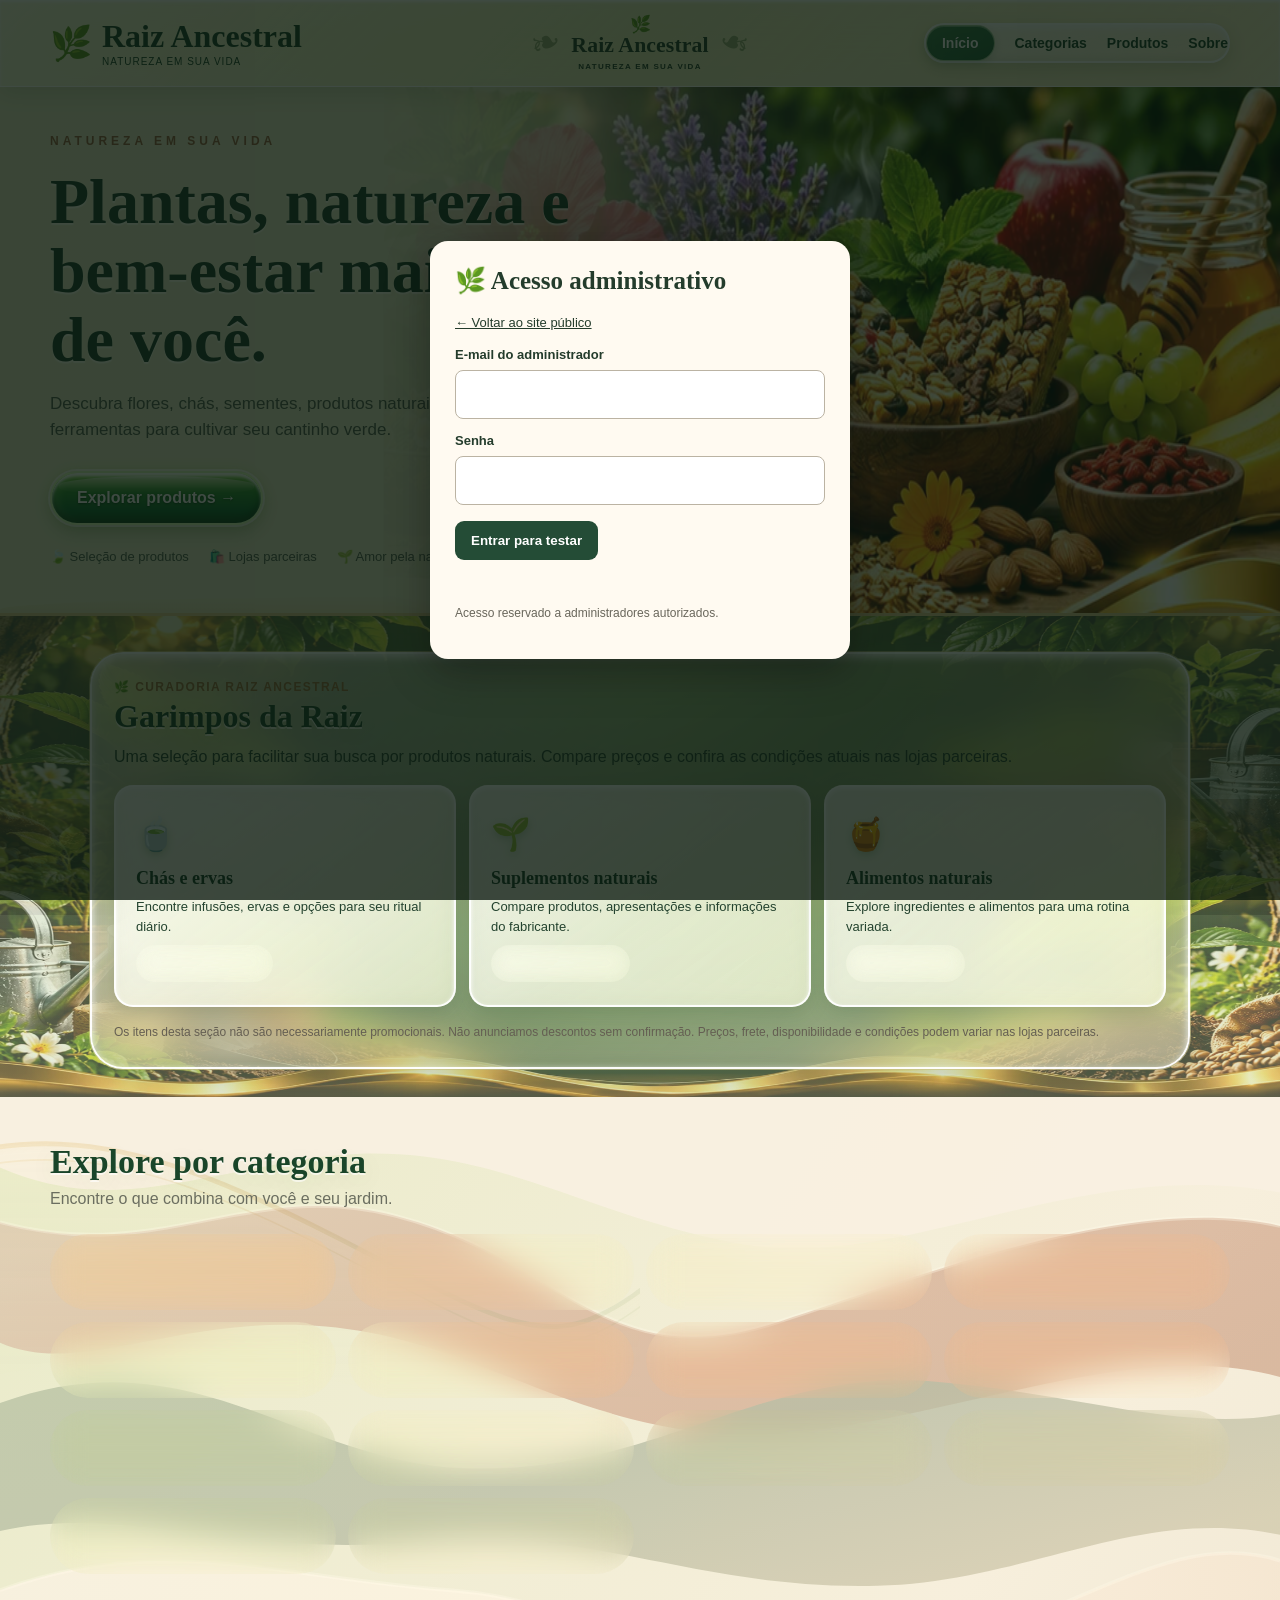
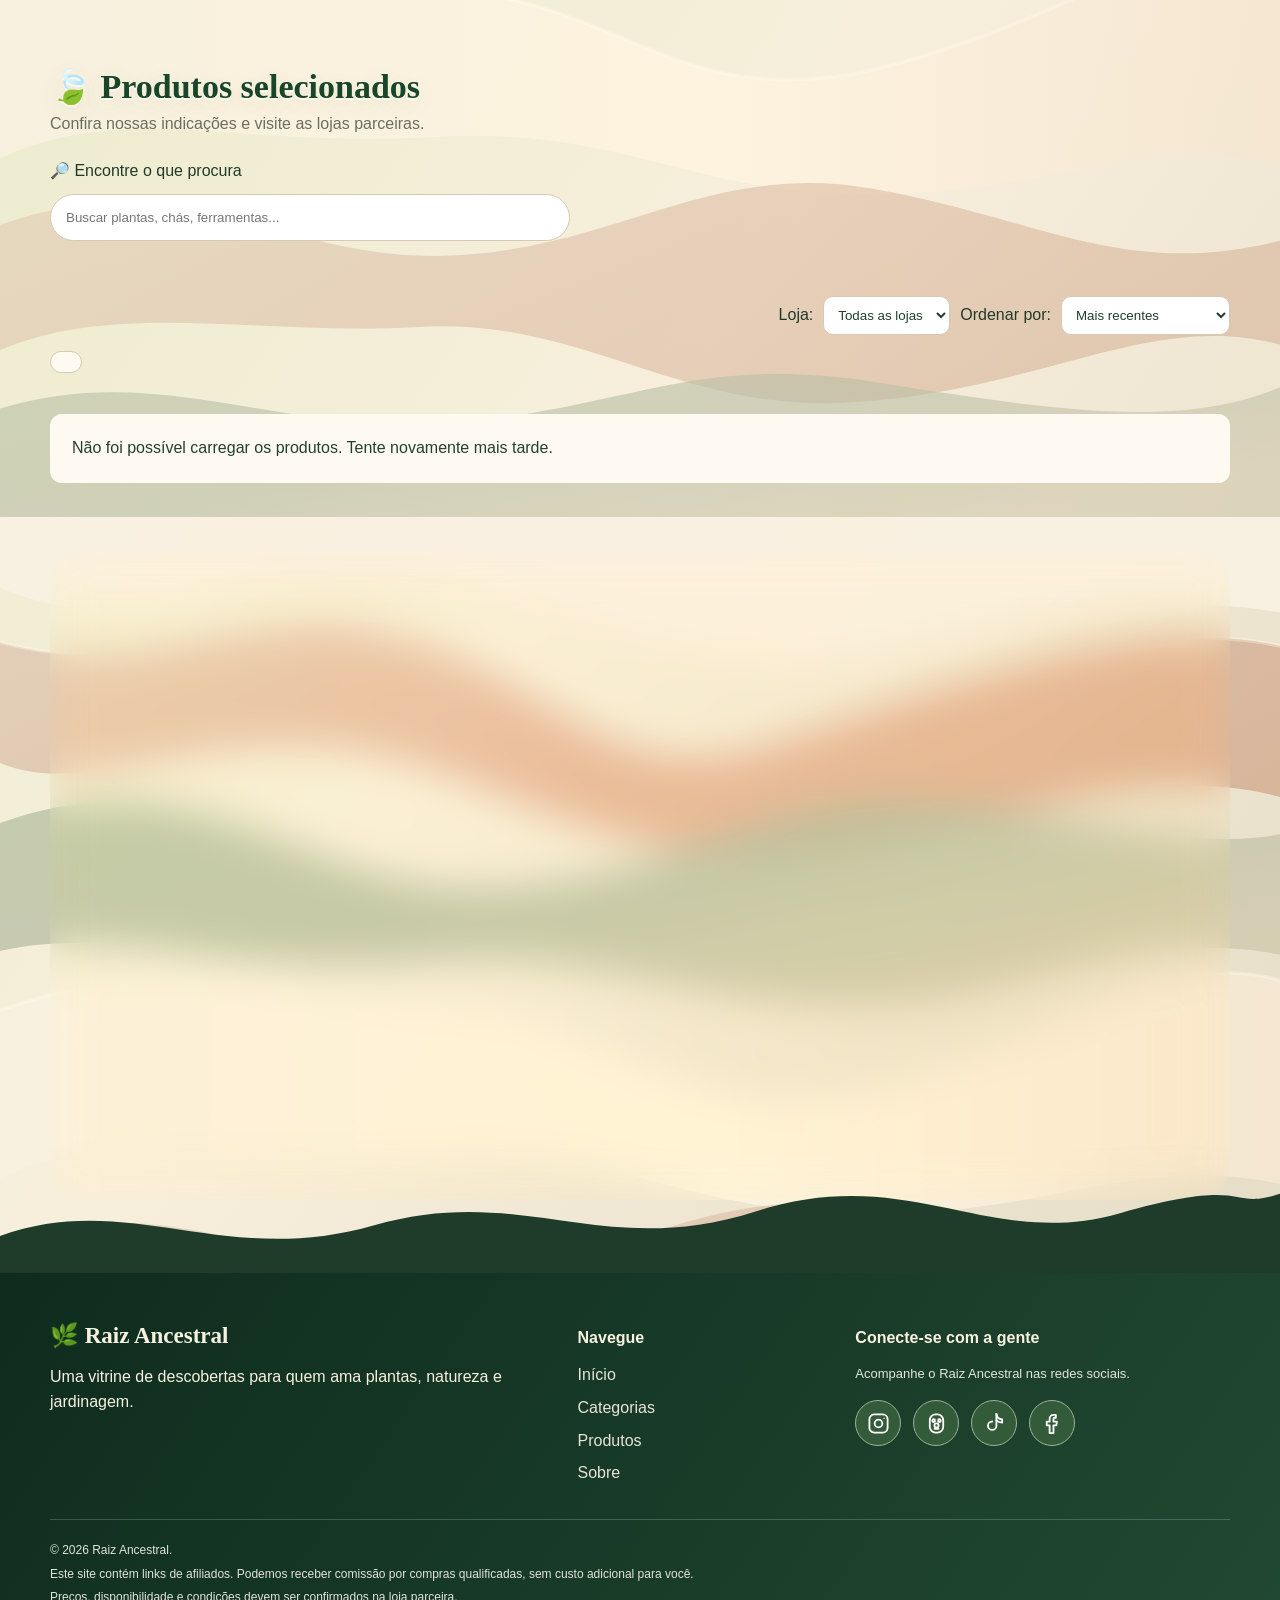
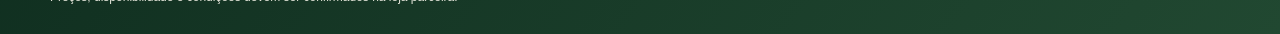
==== commit 38a913bf: "Adicionar categoria Utensilios e Equipamentos de Cozinha e classificacao de moedores" ====
--- a/admin/index.html
+++ b/admin/index.html
@@ -1120,7 +1120,7 @@
 </section>
 <section class="season-garimpos" id="garimpos" aria-labelledby="garimpos-titulo"><div style="font:700 12px Arial,sans-serif;letter-spacing:1.4px;color:#986e3b">🌿 CURADORIA RAIZ ANCESTRAL</div><h2 id="garimpos-titulo">Garimpos da Raiz</h2><p>Uma seleção para facilitar sua busca por produtos naturais. Compare preços e confira as condições atuais nas lojas parceiras.</p><div class="garimpos-grid"><article class="garimpo"><div class="emoji" aria-hidden="true">🍵</div><h3>Chás e ervas</h3><p>Encontre infusões, ervas e opções para seu ritual diário.</p><button type="button" data-garimpo-category="Chás e Ervas">Ver chás e ervas</button></article><article class="garimpo"><div class="emoji" aria-hidden="true">🌱</div><h3>Suplementos naturais</h3><p>Compare produtos, apresentações e informações do fabricante.</p><button type="button" data-garimpo-category="Suplementos Naturais">Ver suplementos</button></article><article class="garimpo"><div class="emoji" aria-hidden="true">🍯</div><h3>Alimentos naturais</h3><p>Explore ingredientes e alimentos para uma rotina variada.</p><button type="button" data-garimpo-category="Alimentos Naturais">Ver alimentos</button></article></div><p class="disclaimer">Os itens desta seção não são necessariamente promocionais. Não anunciamos descontos sem confirmação. Preços, frete, disponibilidade e condições podem variar nas lojas parceiras.</p></section>
 </div>
-<main class="wrap"><section class="section" aria-labelledby="titulo-categorias"><div class="section-head"><div><h2 id="titulo-categorias">Explore por categoria</h2><p class="section-sub">Encontre o que combina com você e seu jardim.</p></div></div><div id="categorias" class="filters" aria-label="Filtrar produtos por categoria"><button type="button" data-categoria="Todos" aria-pressed="true"><img class="category-photo" src="[data-uri]" alt="" loading="lazy"><span>Todos</span></button><button type="button" data-categoria="Flores" aria-pressed="false"><img class="category-photo" src="[data-uri]" alt="" loading="lazy"><span>Flores</span></button><button type="button" data-categoria="Chás e Ervas" aria-pressed="false"><img class="category-photo" src="[data-uri]" alt="" loading="lazy"><span>Chás e Ervas</span></button><button type="button" data-categoria="Ferramentas para Jardinagem" aria-pressed="false"><img class="category-photo" src="[data-uri]" alt="" loading="lazy"><span>Ferramentas para Jardinagem</span></button><button type="button" data-categoria="Jardinagem e Fertilizantes" aria-pressed="false"><img class="category-photo" src="[data-uri]" alt="" loading="lazy"><span>Jardinagem e Fertilizantes</span></button><button type="button" data-categoria="Hortas e Sementes" aria-pressed="false"><img class="category-photo" src="[data-uri]" alt="" loading="lazy"><span>Hortas e Sementes</span></button><button type="button" data-categoria="Alimentos Naturais" aria-pressed="false"><img class="category-photo" src="[data-uri]" alt="" loading="lazy"><span>Alimentos Naturais</span></button><button type="button" data-categoria="Alimentos e Bebidas" aria-pressed="false"><span>🍎 Alimentos e Bebidas</span></button><button type="button" data-categoria="Decoração Natural e Artificial" aria-pressed="false"><span>🌿 Decoração Natural e Artificial</span></button><button type="button" data-categoria="Suplementos Naturais" aria-pressed="false"><span>🌱 Suplementos Naturais</span></button><button type="button" data-categoria="Beleza e Cuidados Naturais" aria-pressed="false"><span>🧴 Beleza e Cuidados Naturais</span></button><button type="button" data-categoria="Acessórios para Chá e Bebidas" aria-pressed="false"><span class="raiz-category-cup" aria-hidden="true">🍵</span><span>Acessórios para Chá e Bebidas</span></button><button type="button" data-categoria="Aves e Animais de Jardim" aria-pressed="false"><span class="raiz-category-bird" aria-hidden="true">🐦</span><span>Aves e Animais de Jardim</span></button></div></section>
+<main class="wrap"><section class="section" aria-labelledby="titulo-categorias"><div class="section-head"><div><h2 id="titulo-categorias">Explore por categoria</h2><p class="section-sub">Encontre o que combina com você e seu jardim.</p></div></div><div id="categorias" class="filters" aria-label="Filtrar produtos por categoria"><button type="button" data-categoria="Todos" aria-pressed="true"><img class="category-photo" src="[data-uri]" alt="" loading="lazy"><span>Todos</span></button><button type="button" data-categoria="Flores" aria-pressed="false"><img class="category-photo" src="[data-uri]" alt="" loading="lazy"><span>Flores</span></button><button type="button" data-categoria="Chás e Ervas" aria-pressed="false"><img class="category-photo" src="[data-uri]" alt="" loading="lazy"><span>Chás e Ervas</span></button><button type="button" data-categoria="Ferramentas para Jardinagem" aria-pressed="false"><img class="category-photo" src="[data-uri]" alt="" loading="lazy"><span>Ferramentas para Jardinagem</span></button><button type="button" data-categoria="Jardinagem e Fertilizantes" aria-pressed="false"><img class="category-photo" src="[data-uri]" alt="" loading="lazy"><span>Jardinagem e Fertilizantes</span></button><button type="button" data-categoria="Hortas e Sementes" aria-pressed="false"><img class="category-photo" src="[data-uri]" alt="" loading="lazy"><span>Hortas e Sementes</span></button><button type="button" data-categoria="Alimentos Naturais" aria-pressed="false"><img class="category-photo" src="[data-uri]" alt="" loading="lazy"><span>Alimentos Naturais</span></button><button type="button" data-categoria="Alimentos e Bebidas" aria-pressed="false"><span>🍎 Alimentos e Bebidas</span></button><button type="button" data-categoria="Decoração Natural e Artificial" aria-pressed="false"><span>🌿 Decoração Natural e Artificial</span></button><button type="button" data-categoria="Suplementos Naturais" aria-pressed="false"><span>🌱 Suplementos Naturais</span></button><button type="button" data-categoria="Beleza e Cuidados Naturais" aria-pressed="false"><span>🧴 Beleza e Cuidados Naturais</span></button><button type="button" data-categoria="Utensílios &amp; Equipamentos de Cozinha" aria-pressed="false"><span>⚙️ Utensílios &amp; Equipamentos de Cozinha</span></button><button type="button" data-categoria="Acessórios para Chá e Bebidas" aria-pressed="false"><span class="raiz-category-cup" aria-hidden="true">🍵</span><span>Acessórios para Chá e Bebidas</span></button><button type="button" data-categoria="Aves e Animais de Jardim" aria-pressed="false"><span class="raiz-category-bird" aria-hidden="true">🐦</span><span>Aves e Animais de Jardim</span></button></div></section>
 <section id="raiz-admin-atalhos" hidden aria-label="Acesso rápido do administrador">
 <h2>🌿 Painel de controle — acesso rápido</h2>
 <nav aria-label="Navegação do administrador">
@@ -2746,7 +2746,8 @@
 function recommend(name){
  const v=normalized(name),has=re=>re.test(v);
  let category='';
- if(has(/\b(difusor|aromatizador|aromatizante|essencia aromatica|essencias aromaticas|vela aromatica|velas aromaticas|home spray|spray de ambiente|perfume de ambiente|perfumes de ambiente)\b/))category='Aromas & Bem-Estar';
+ if(has(/\b(moedor|moedores|triturador|trituradores|liquidificador|liquidificadores|processador de alimentos|multiprocessador|batedeira|batedeiras|espremedor eletrico|cafeteira eletrica|balanca de cozinha|balanca digital de cozinha)\b/))category='Utensílios & Equipamentos de Cozinha';
+ else if(has(/\b(difusor|aromatizador|aromatizante|essencia aromatica|essencias aromaticas|vela aromatica|velas aromaticas|home spray|spray de ambiente|perfume de ambiente|perfumes de ambiente)\b/))category='Aromas & Bem-Estar';
  if(has(/\b(adubo|fertilizante|npk|bokashi|substrato|ureia|humus|calcario)\b/))category='Jardinagem e Fertilizantes';
  else if(has(/\b(tesoura de poda|pulverizador|regador|enxada|pa de jardim|ferramenta de jardinagem)\b/))category='Ferramentas para Jardinagem';
  else if(has(/\b(alpiste|painco|comedouro|bebedouro|poleiro|gaiola|viveiro|ninho para|casinha para|mistura para passaros)\b/) || (has(/\b(ave|aves|passaro|passaros|calopsita|periquito|canario|papagaio|pintassilgo|coleiro|agapornis|mandarim)\b/) && has(/\b(racao|alimento|alimentacao|mistura|sementes|semente|comedouro|bebedouro|ninho|casinha|poleiro|gaiola|viveiro)\b/)))category='Aves e Animais de Jardim';
@@ -2763,7 +2764,7 @@
 async function loadCategories(){
  const r=await fetch('/api/produtos-admin?categories=1',{headers:{Authorization:'Bearer '+token},cache:'no-store'});
  const data=await r.json();if(!r.ok)throw Error(data.erro||'Não foi possível carregar categorias.');
- categories=[...new Set(['Aromas & Bem-Estar',...(data.categorias||[])].map(c=>['Alimentos e Bebidas'].includes(c)?'Bebidas':(['Alimentos Naturais','Suplementos Naturais'].includes(c)?'Alimentos & Suplementos':c)))].sort((a,b)=>a.localeCompare(b,'pt-BR'));
+ categories=[...new Set(['Aromas & Bem-Estar','Utensílios & Equipamentos de Cozinha',...(data.categorias||[])].map(c=>['Alimentos e Bebidas'].includes(c)?'Bebidas':(['Alimentos Naturais','Suplementos Naturais'].includes(c)?'Alimentos & Suplementos':c)))].sort((a,b)=>a.localeCompare(b,'pt-BR'));
  const field=form.elements.namedItem('categoria'), current=field.value;
  field.replaceChildren();
  const placeholder=document.createElement('option');placeholder.value='';placeholder.textContent='Detectar automaticamente pelo nome';field.append(placeholder);
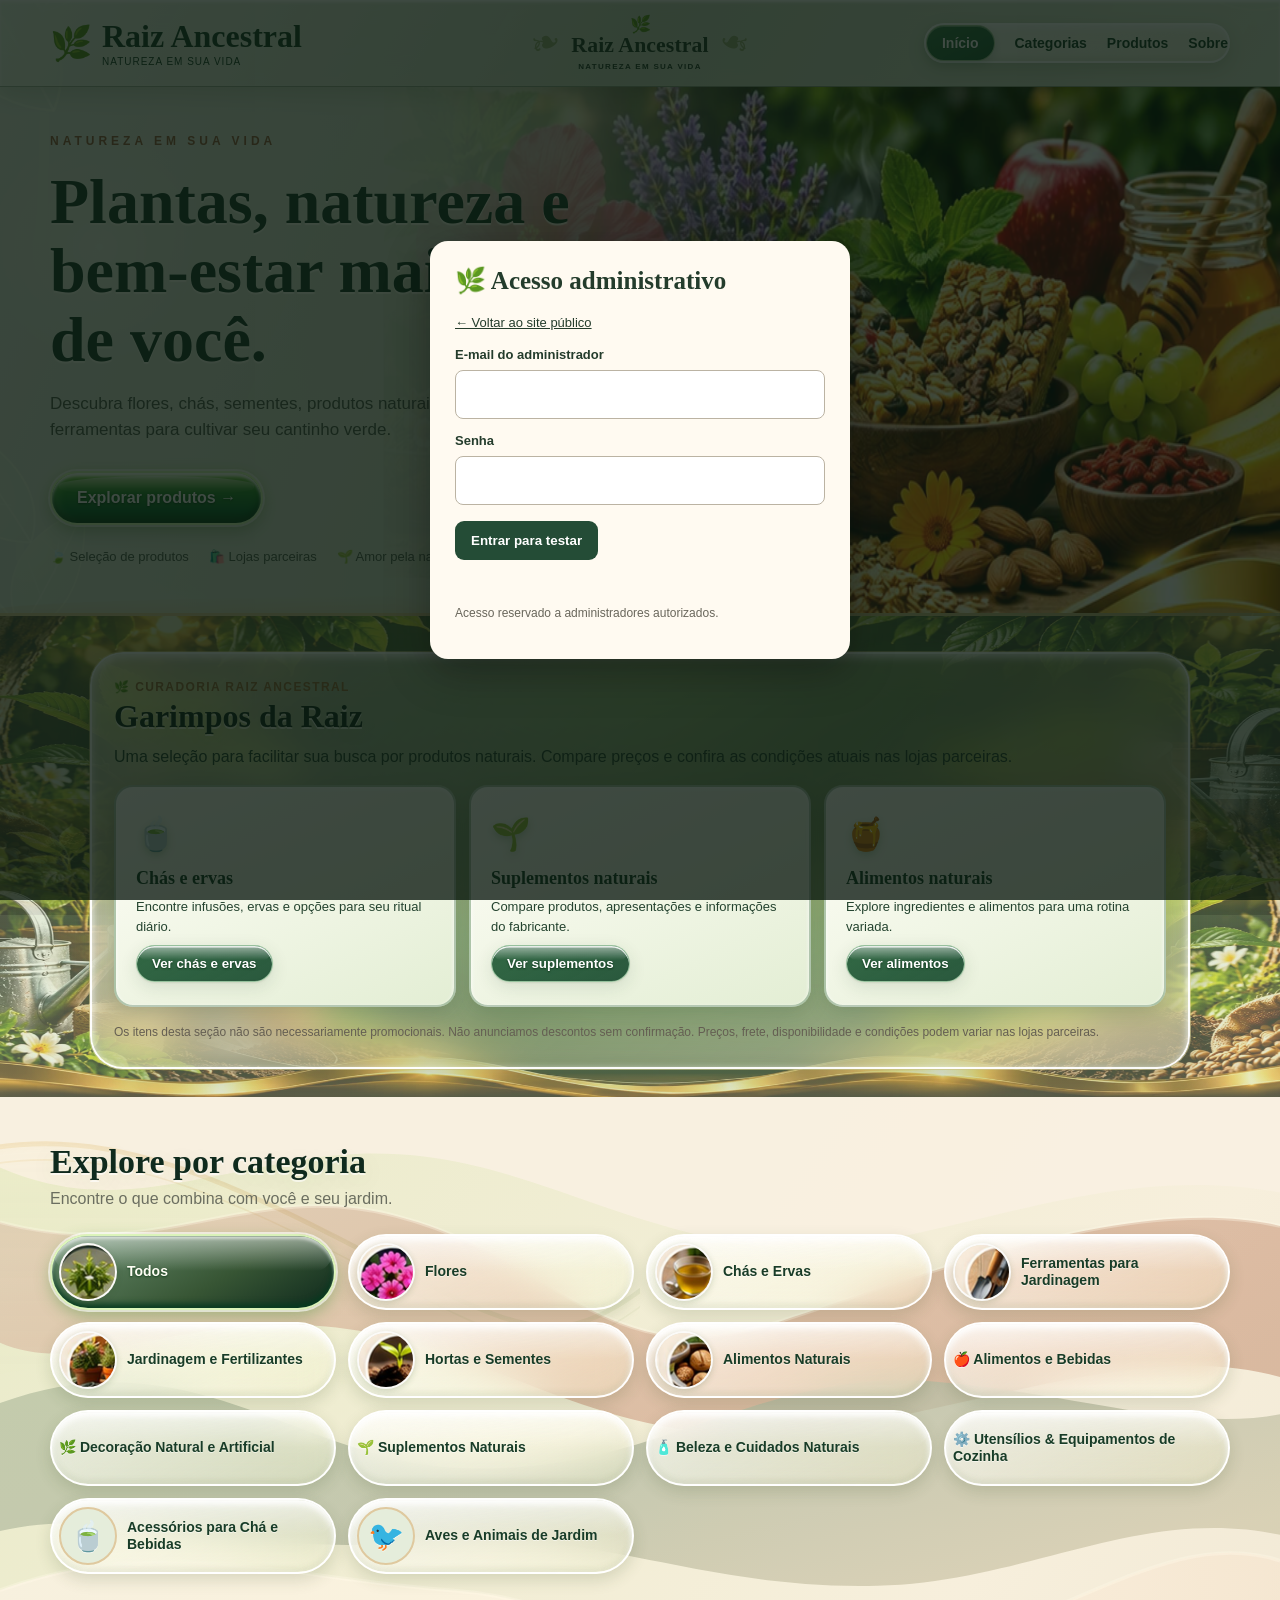
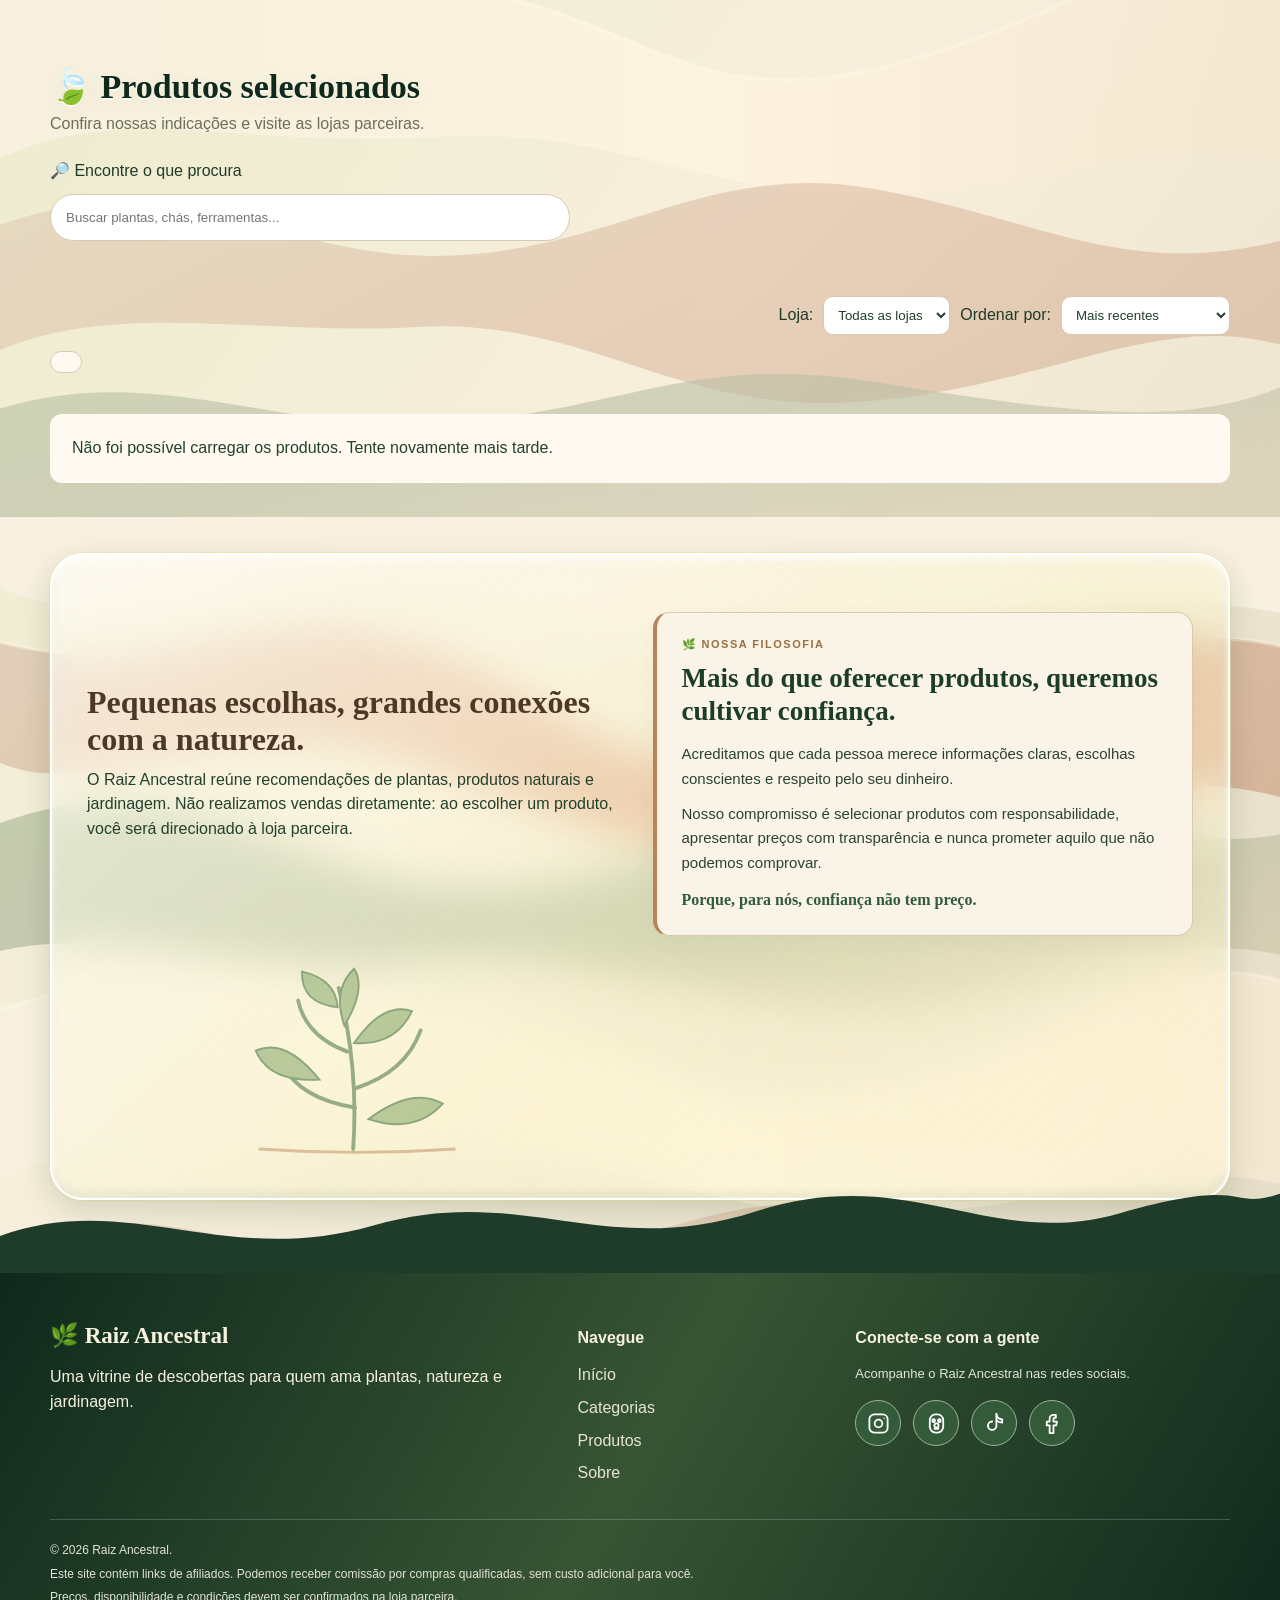
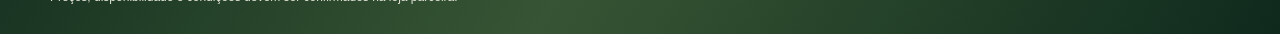
==== commit 66cd1cf3: "Garantir paleta verde premium nos estilos finais sem alterar visual de campanhas" ====
--- a/admin/index.html
+++ b/admin/index.html
@@ -1102,6 +1102,41 @@
 #raiz-central-automacoes .raiz-bf-preview-disclaimer{color:#f1d6a1}
 </style>
 <link rel="stylesheet" href="/assets/raiz-v13-dashboard.css">
+
+<!-- RAIZ V14 PALETA FINAL: sobreposição visual compatível com campanhas -->
+<style id="raiz-palette-final-v14">
+/* Aplicação final da paleta inspirada em #0F2A1D #375534 #6B9071 #AEC3B0 #E3EED4.
+   Preserva arte de datas comemorativas, ondas, folhagens e identidade dos marketplaces. */
+html:not(.raiz-original-v12) body{
+ background-color:#0F2A1D!important;
+ background-image:
+  url("/assets/folhagens-liquid-v12.svg"),
+  radial-gradient(ellipse at 15% 20%,rgba(107,144,113,.34),transparent 38%),
+  radial-gradient(ellipse at 88% 76%,rgba(174,195,176,.27),transparent 39%),
+  linear-gradient(155deg,#0F2A1D,#375534 52%,#0F2A1D)!important;
+ background-size:min(100%,1440px) auto,cover,cover,cover!important;
+ background-position:center top,center,center,center!important;
+ background-repeat:repeat-y,no-repeat,no-repeat,no-repeat!important;
+}
+html:not(.raiz-original-v12) .site-header{
+ background:linear-gradient(120deg,rgba(246,251,240,.95),rgba(227,238,212,.87),rgba(234,243,223,.93))!important;
+ border-bottom-color:rgba(55,85,52,.42)!important;
+}
+html:not(.raiz-original-v12) .hero{
+ background:linear-gradient(112deg,rgba(246,251,240,.93),rgba(227,238,212,.9),rgba(174,195,176,.68))!important;
+}
+html:not(.raiz-original-v12) :is(.product,.raiz-vitrine-campanha .raiz-vitrine-card,.season-garimpos .garimpo){
+ background:linear-gradient(155deg,#fffef8,#E3EED4)!important;
+ border-color:rgba(107,144,113,.47)!important;
+}
+html:not(.raiz-original-v12):root:not(.raiz-liquid-off) #categorias.filters button[aria-pressed="true"]{
+ background:linear-gradient(150deg,#6B9071,#375534 60%,#0F2A1D)!important;
+ color:#fffef5!important;
+}
+html:not(.raiz-original-v12) .site-footer{
+ background:linear-gradient(120deg,#0F2A1D,#375534,#0F2A1D)!important;
+}
+</style>
 </head>
 <body>
 <div id="inicio" aria-hidden="true" style="position:absolute;top:0;left:0;width:1px;height:1px;pointer-events:none"></div>
--- a/assets/raiz-botanical-liquid-v12.css
+++ b/assets/raiz-botanical-liquid-v12.css
@@ -226,3 +226,73 @@
   position:relative!important;
   top:auto!important;
 }
+
+
+/* Raiz V13.10 — paleta de folhagens #0F2A1D #375534 #6B9071 #AEC3B0 #E3EED4 */
+/* Camada de cores discreta para o público e a área legada do ADM.
+   Mantém ondas douradas, artes sazonais, folhas, botões por loja e Liquid Glass. */
+html:not(.raiz-original-v12){
+ --raiz-forest-deep:#0F2A1D;
+ --raiz-forest-soft:#375534;
+ --raiz-sage:#6B9071;
+ --raiz-sage-light:#AEC3B0;
+ --raiz-parchment:#E3EED4;
+ --raiz-green:#375534;
+ --raiz-emerald:#375534;
+}
+html:not(.raiz-original-v12) body{
+ background-color:#0F2A1D;
+ background-image:
+   url("/assets/folhagens-liquid-v12.svg"),
+   radial-gradient(ellipse at 11% 23%,rgba(107,144,113,.34),transparent 39%),
+   radial-gradient(ellipse at 86% 74%,rgba(174,195,176,.24),transparent 38%),
+   linear-gradient(155deg,#0F2A1D 0%,#375534 51%,#0F2A1D 100%);
+ background-size:min(100%,1440px) auto,cover,cover,cover;
+ background-position:center top,center,center,center;
+ background-repeat:repeat-y,no-repeat,no-repeat,no-repeat;
+}
+html:not(.raiz-original-v12) main.wrap::before{
+ background:
+   url("/assets/folhagens-liquid-v12.svg") center top / 100% auto repeat-y,
+   linear-gradient(145deg,rgba(242,249,235,.96),rgba(227,238,212,.91),rgba(174,195,176,.87))!important;
+}
+html:not(.raiz-original-v12) .site-header{
+ background:linear-gradient(120deg,rgba(246,251,240,.93),rgba(227,238,212,.87),rgba(234,243,223,.92))!important;
+ border-bottom:1px solid rgba(55,85,52,.38)!important;
+ box-shadow:inset 0 1px 0 rgba(255,255,255,.96),0 5px 19px rgba(15,42,29,.14)!important;
+}
+html:not(.raiz-original-v12) .hero{
+ background:linear-gradient(112deg,rgba(246,251,240,.92),rgba(227,238,212,.91),rgba(174,195,176,.67))!important;
+ border-bottom:1px solid rgba(107,144,113,.38)!important;
+}
+html:not(.raiz-original-v12) :is(.hero h1,.section h2,.season-garimpos h2,.raiz-vitrine-campanha h2){
+ color:#0F2A1D!important;
+}
+html:not(.raiz-original-v12) :is(.product,.raiz-vitrine-campanha .raiz-vitrine-card,.season-garimpos .garimpo){
+ background:linear-gradient(158deg,rgba(255,255,251,.98),rgba(227,238,212,.88))!important;
+ border:1px solid rgba(107,144,113,.46)!important;
+ box-shadow:0 10px 25px rgba(15,42,29,.12),inset 0 1px 0 rgba(255,255,255,.98)!important;
+}
+html:not(.raiz-original-v12) :is(.product h3,.product .content h3,.raiz-vitrine-card h3){
+ color:#153725!important;
+}
+html:not(.raiz-original-v12) :is(.product img,.raiz-vitrine-card img){
+ background:#fffef8!important;
+}
+html:not(.raiz-original-v12) :is(.hero .primary,.garimpo button,.raiz-admin-atalhos a){
+ background:linear-gradient(170deg,#6B9071 0%,#375534 53%,#0F2A1D 100%)!important;
+ border:1px solid rgba(201,167,103,.78)!important;
+ color:#fffdf4!important;
+}
+html:not(.raiz-original-v12):root:not(.raiz-liquid-off) #categorias.filters button[aria-pressed="true"]{
+ background:linear-gradient(150deg,#6B9071,#375534 65%,#0F2A1D)!important;
+ border-color:#c9a767!important;
+ color:#fff!important;
+}
+html:not(.raiz-original-v12) .site-footer{
+ background:linear-gradient(125deg,#0F2A1D,#375534 75%,#0F2A1D)!important;
+ border-top:2px solid rgba(201,167,103,.72);
+}
+@media(prefers-reduced-motion:reduce){
+ html:not(.raiz-original-v12) :is(.product,.hero .primary,.garimpo button){transition:none!important}
+}
--- a/assets/raiz-v13-dashboard.css
+++ b/assets/raiz-v13-dashboard.css
@@ -722,3 +722,114 @@
  #raiz-v13 .v13-card:hover,#raiz-v13 .v13-kpi:hover,#raiz-v13 .v131-product:hover,
  #raiz-v13 .v13-button:hover,#raiz-v13 .v13-quick:hover,#raiz-v13 .v138-category-chips button:hover{transform:none!important}
 }
+
+
+/* Raiz V13.10 — paleta botânica premium 2026: referência #0F2A1D #375534 #6B9071 #AEC3B0 #E3EED4 */
+/* Somente aparência do workspace administrativo, sem alterar eventos, RLS ou fluxos. */
+#raiz-v13{
+  --v13-dark:#0F2A1D;
+  --v13-forest:#375534;
+  --v13-mint:#6B9071;
+  --v13-text:#203b29;
+  --v13-line:rgba(55,85,52,.23);
+  --v13-paper:#E3EED4;
+  --v13-gold:#c9a767;
+  background:
+    radial-gradient(ellipse at 83% 9%,rgba(174,195,176,.48),transparent 35%),
+    radial-gradient(ellipse at 12% 88%,rgba(107,144,113,.23),transparent 41%),
+    linear-gradient(140deg,#E3EED4 0%,#f5f8ed 43%,#AEC3B0 100%)!important;
+  color:#203b29;
+}
+#raiz-v13 .v13-side{
+  background:
+    radial-gradient(ellipse 100% 55% at 15% 4%,rgba(107,144,113,.35),transparent 75%),
+    linear-gradient(165deg,#0F2A1D 0%,#25452d 58%,#375534 100%)!important;
+  border-right:1px solid rgba(174,195,176,.32);
+  box-shadow:inset -1px 0 0 rgba(255,255,255,.08),8px 0 28px rgba(15,42,29,.13);
+}
+#raiz-v13 .v13-brand{border-bottom-color:rgba(227,238,212,.19)}
+#raiz-v13 .v13-mark{
+  background:linear-gradient(145deg,rgba(174,195,176,.35),rgba(227,238,212,.09))!important;
+  border-color:rgba(227,238,212,.55)!important;
+  box-shadow:inset 0 1px rgba(255,255,255,.3),0 8px 20px rgba(6,26,16,.2)!important;
+}
+#raiz-v13 .v13-nav button{color:#e8f2df}
+#raiz-v13 .v13-nav button:hover{
+  background:rgba(174,195,176,.17)!important;
+  border-color:rgba(227,238,212,.23)!important;
+}
+#raiz-v13 .v13-nav button[aria-current="page"]{
+  background:linear-gradient(120deg,rgba(174,195,176,.33),rgba(107,144,113,.18))!important;
+  border-color:rgba(227,238,212,.49)!important;
+  color:#fffef1!important;
+  box-shadow:inset 0 1px rgba(255,255,255,.21),0 5px 20px rgba(5,24,13,.22)!important;
+}
+#raiz-v13 .v13-main:before{
+  background:radial-gradient(ellipse at 94% 5%,rgba(107,144,113,.23),transparent 42%),
+             radial-gradient(ellipse at 2% 95%,rgba(174,195,176,.32),transparent 40%)!important;
+}
+#raiz-v13 .v13-top{
+  background:linear-gradient(130deg,rgba(252,255,247,.93),rgba(227,238,212,.78))!important;
+  border-bottom:1px solid rgba(55,85,52,.24)!important;
+  box-shadow:inset 0 1px rgba(255,255,255,.88),0 5px 20px rgba(15,42,29,.08)!important;
+}
+#raiz-v13 .v13-head-text b,#raiz-v13 .v13-view-heading h2,#raiz-v13 .v13-card h3{
+  color:#0F2A1D!important;
+}
+#raiz-v13 .v13-head-text small,#raiz-v13 .v13-view-heading p{
+  color:#46654b!important;
+}
+#raiz-v13 .v13-kpi,#raiz-v13 .v13-card,#raiz-v13 #v131-live{
+  background:linear-gradient(148deg,rgba(255,255,251,.93),rgba(227,238,212,.69))!important;
+  border-color:rgba(107,144,113,.37)!important;
+  box-shadow:inset 0 1px 0 rgba(255,255,255,.98),0 11px 25px rgba(15,42,29,.09)!important;
+}
+#raiz-v13 .v13-kpi:after{
+  background:radial-gradient(circle,rgba(107,144,113,.21),transparent 72%)!important;
+}
+#raiz-v13 .v13-kpi strong{color:#0F2A1D!important}
+#raiz-v13 .v13-kpi small,#raiz-v13 .v13-kpi-note{color:#375534!important}
+#raiz-v13 .v13-quick{
+  background:linear-gradient(150deg,rgba(255,255,251,.95),rgba(174,195,176,.34))!important;
+  border-color:rgba(107,144,113,.38)!important;
+  color:#21432b!important;
+}
+#raiz-v13 .v13-quick:hover{
+  background:linear-gradient(150deg,#eef6e4,#c9ddc3)!important;
+}
+#raiz-v13 .v13-chip{
+  background:#E3EED4!important;
+  border-color:#AEC3B0!important;
+  color:#294b2f!important;
+}
+#raiz-v13 .v13-button.primary{
+  background:linear-gradient(155deg,#6B9071,#375534 57%,#0F2A1D)!important;
+  border-color:#375534!important;
+  color:#fffef4!important;
+  text-shadow:0 1px 1px rgba(0,0,0,.26);
+}
+#raiz-v13 .v13-button:not(.primary){
+  color:#23452d!important;
+  border-color:rgba(107,144,113,.53)!important;
+  background:linear-gradient(145deg,rgba(255,255,255,.92),rgba(227,238,212,.72))!important;
+}
+#raiz-v13 .v131-tabs{
+  background:linear-gradient(125deg,rgba(174,195,176,.38),rgba(227,238,212,.77))!important;
+  border-color:rgba(107,144,113,.36)!important;
+}
+#raiz-v13 .v131-tabs button[aria-selected="true"]{
+  color:#0F2A1D!important;
+  background:linear-gradient(135deg,#fffef8,#E3EED4)!important;
+  border-color:rgba(107,144,113,.45)!important;
+}
+#raiz-v13 .v131-product{
+  border-color:rgba(107,144,113,.39)!important;
+  background:linear-gradient(160deg,rgba(255,255,253,.96),rgba(227,238,212,.69))!important;
+}
+#raiz-v13 .v131-info h4{color:#0F2A1D!important}
+#raiz-v13 :is(input,select,textarea):focus-visible{
+  outline:2px solid #375534!important;outline-offset:2px;
+}
+@media(prefers-reduced-motion:reduce){
+  #raiz-v13 .v13-quick,#raiz-v13 .v13-kpi,#raiz-v13 .v13-card{transition:none!important}
+}
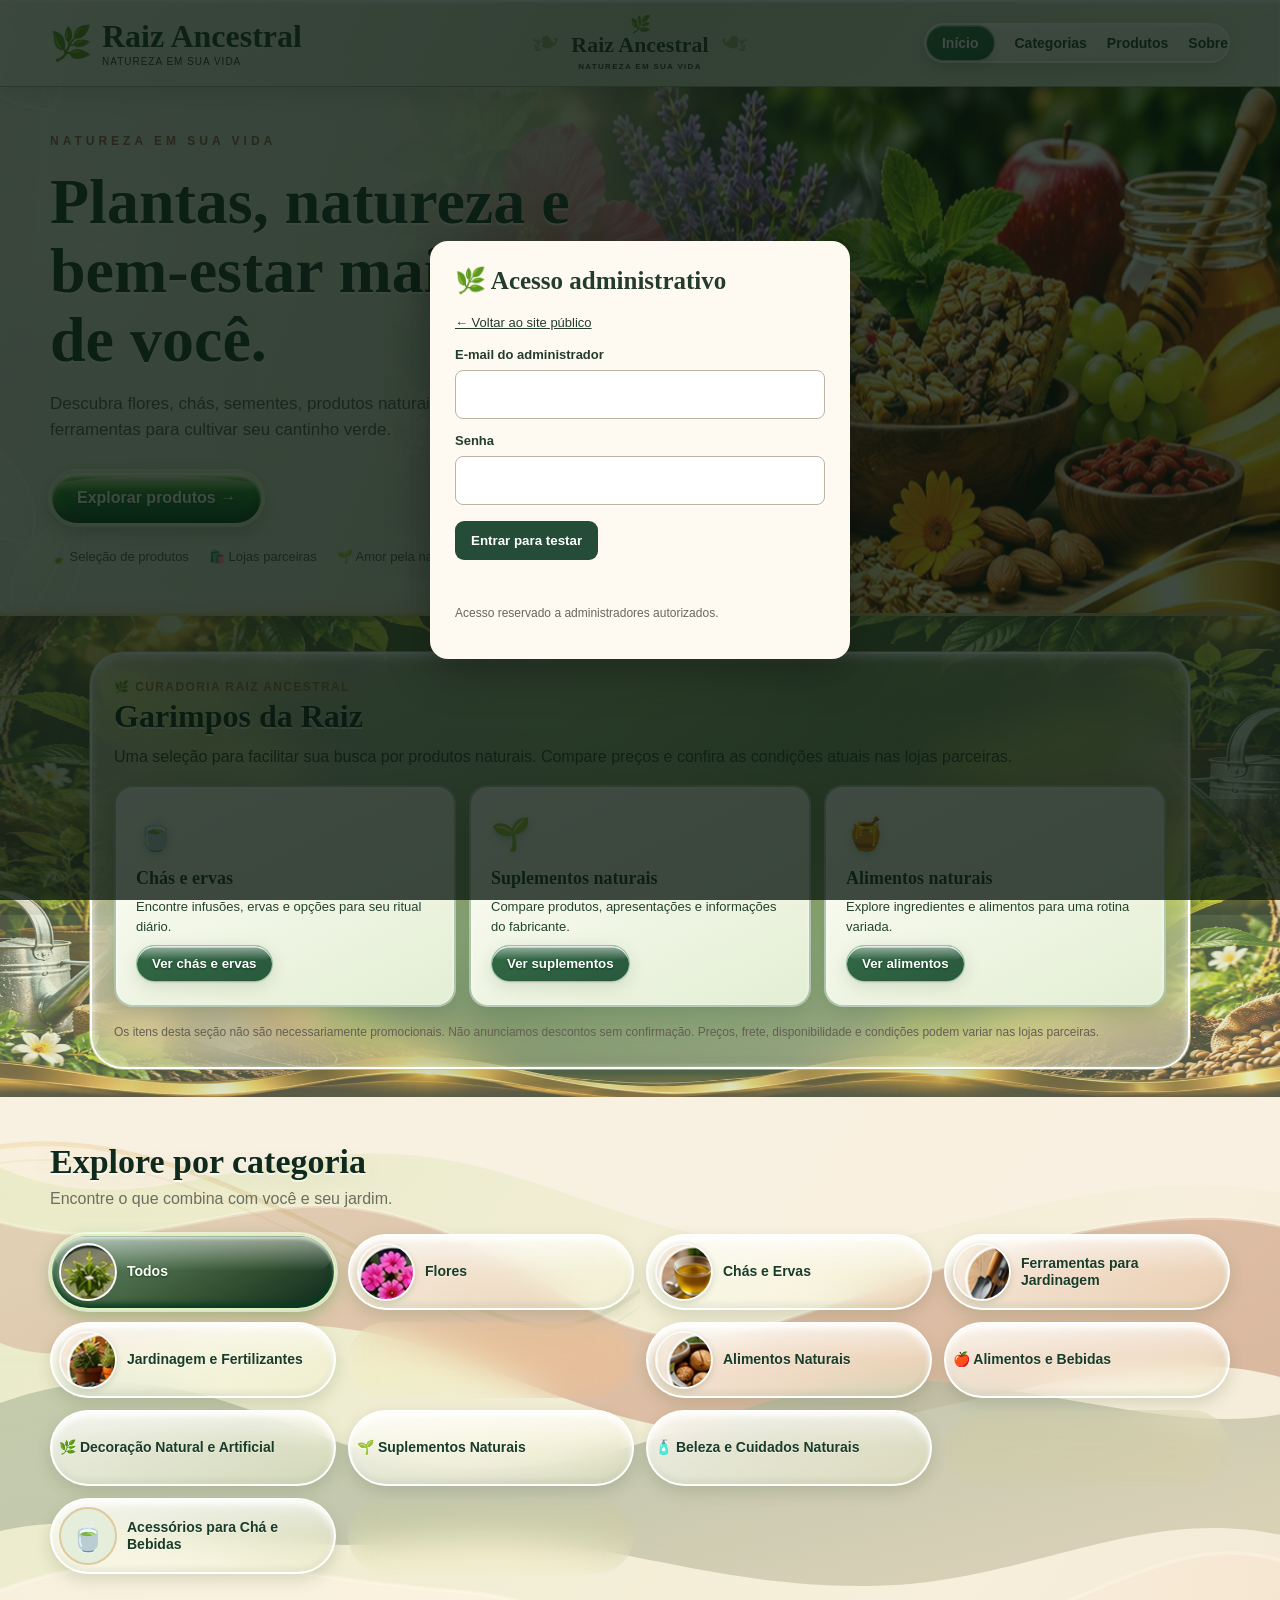
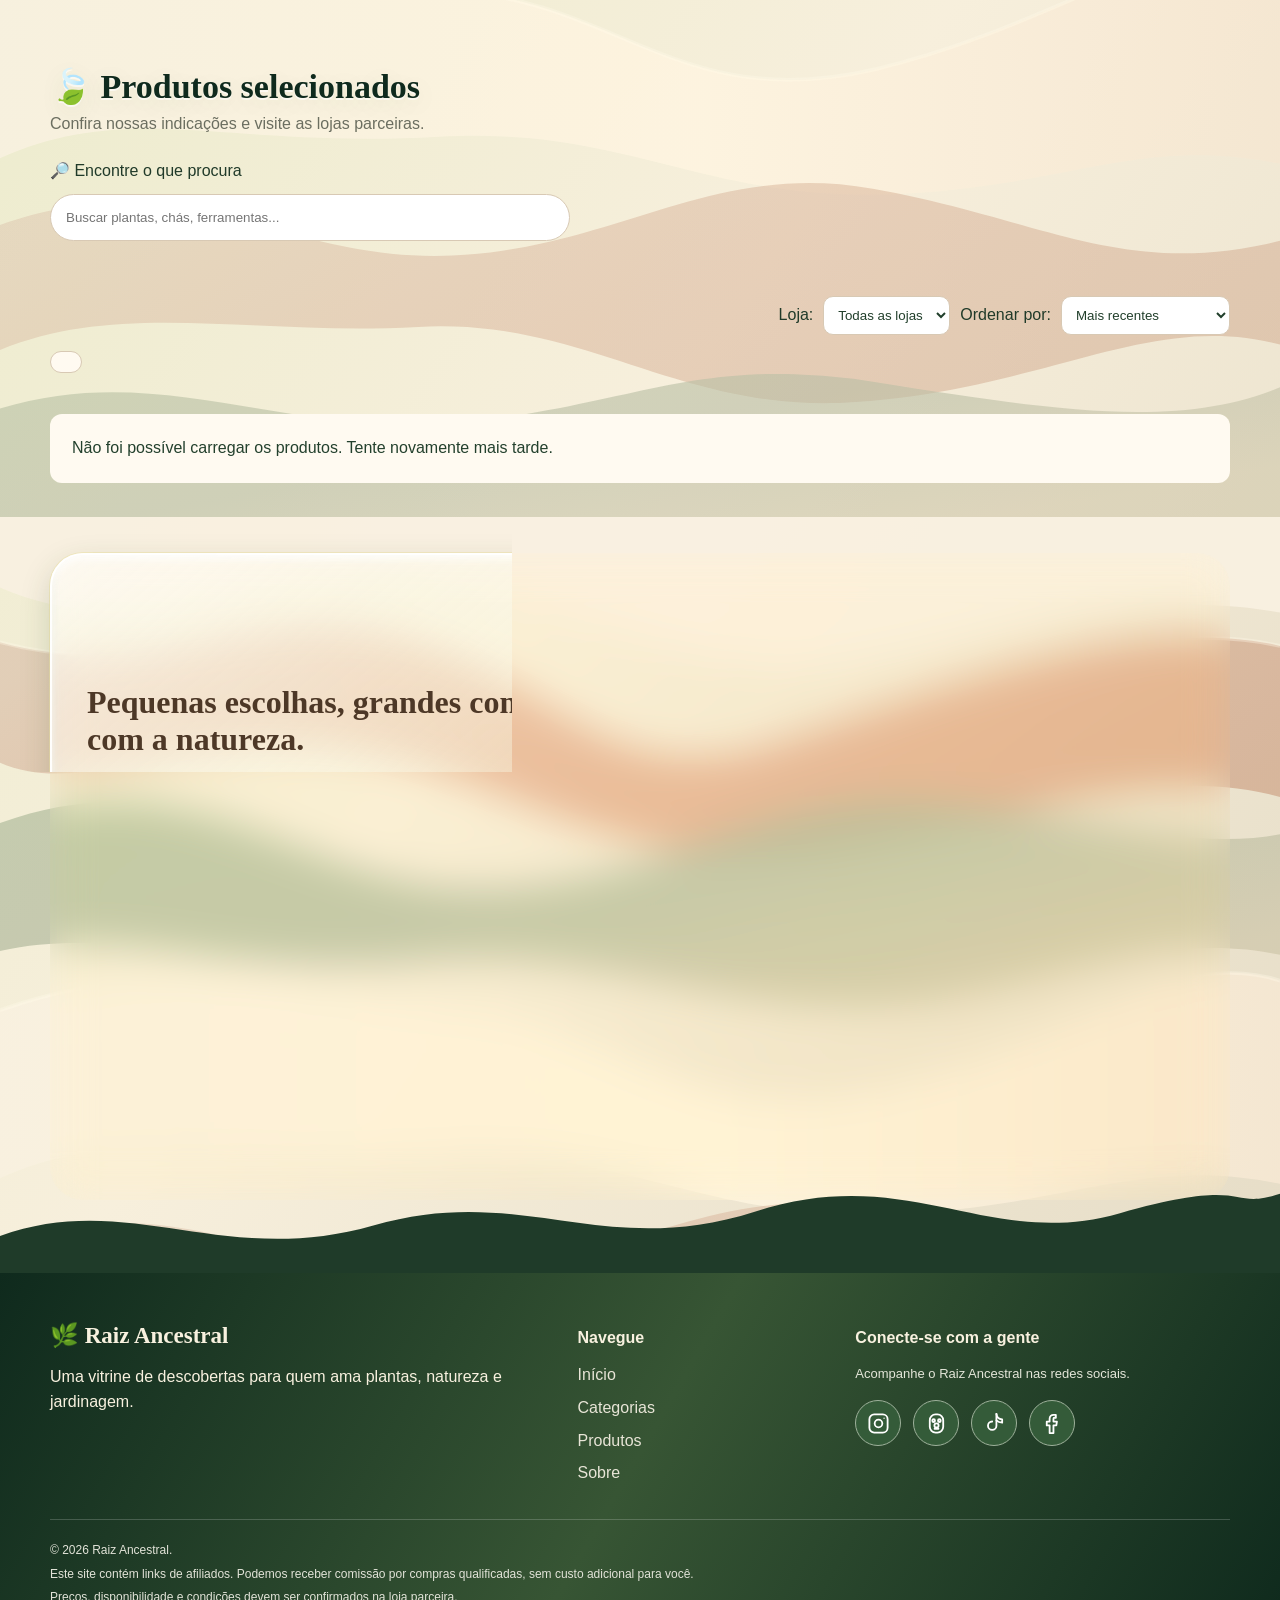
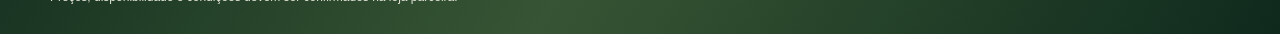
==== commit 37797336: "Criar central premium para afiliados sem API no ADM e preparar rascunho com formulario seguro existe" ====
--- a/admin/index.html
+++ b/admin/index.html
@@ -1137,6 +1137,38 @@
  background:linear-gradient(120deg,#0F2A1D,#375534,#0F2A1D)!important;
 }
 </style>
+<style id="raiz-noapi-styles">
+/* Central visual para parceiros SEM API; somente interface, reaproveita escrita segura existente. */
+#raiz-noapi-hub{margin:18px 0 20px;padding:clamp(16px,2.6vw,25px);border-radius:23px;border:1px solid rgba(107,144,113,.47);background:linear-gradient(132deg,rgba(255,255,252,.97),rgba(227,238,212,.91));box-shadow:inset 0 2px rgba(255,255,255,.93),0 12px 32px rgba(15,42,29,.11);color:#0F2A1D}
+#raiz-noapi-hub .raiz-noapi-head{display:flex;justify-content:space-between;align-items:flex-start;gap:18px;flex-wrap:wrap;margin-bottom:18px}
+#raiz-noapi-hub .raiz-noapi-eyebrow{font-size:10px;letter-spacing:2px;font-weight:800;color:#375534}
+#raiz-noapi-hub h3{margin:6px 0;font:700 clamp(21px,2.6vw,27px) Georgia,serif;color:#0F2A1D}
+#raiz-noapi-hub .raiz-noapi-head p{max-width:700px;margin:0;color:#46654b;font-size:13px}
+#raiz-noapi-hub .raiz-noapi-state{padding:8px 12px;border:1px solid #AEC3B0;background:#E3EED4;color:#375534;border-radius:999px;font:750 11px Arial,sans-serif}
+#raiz-noapi-hub .raiz-noapi-layout{display:grid;grid-template-columns:minmax(0,1.5fr) minmax(220px,.7fr);gap:19px;align-items:stretch}
+#raiz-noapi-hub .raiz-noapi-fields{display:grid;gap:11px}
+#raiz-noapi-hub label{display:flex;flex-direction:column;gap:6px;font-size:12px;font-weight:750;color:#284d33;min-width:0}
+#raiz-noapi-hub label span{color:#b15a38}
+#raiz-noapi-hub .raiz-noapi-pair{display:grid;grid-template-columns:1fr 1fr;gap:11px}
+#raiz-noapi-hub :is(input,textarea){width:100%;border:1px solid rgba(107,144,113,.5)!important;border-radius:12px!important;padding:11px 13px!important;background:rgba(255,255,255,.9)!important;color:#153725!important;font:500 13px Arial,sans-serif;box-shadow:inset 0 1px 2px rgba(15,42,29,.035);min-height:43px}
+#raiz-noapi-hub :is(input,textarea):focus-visible{outline:2px solid #375534;outline-offset:2px}
+#raiz-noapi-hub textarea{resize:vertical;min-height:81px}
+#raiz-noapi-hub .raiz-noapi-preview{border:1px solid rgba(107,144,113,.48);border-radius:19px;background:linear-gradient(155deg,#fffef8,#E3EED4);padding:14px;box-shadow:inset 0 1px #fff,0 7px 20px rgba(15,42,29,.07);min-width:0;display:flex;flex-direction:column;gap:9px}
+#raiz-noapi-hub .raiz-noapi-photo{height:150px;border-radius:14px;display:grid;place-items:center;background:linear-gradient(135deg,rgba(174,195,176,.7),rgba(255,255,250,.91));overflow:hidden}
+#raiz-noapi-hub .raiz-noapi-photo img{width:100%;height:100%;object-fit:contain}
+#raiz-noapi-hub #raiz-noapi-photo-empty{display:flex;flex-direction:column;align-items:center;gap:8px;font-size:34px;color:#375534}
+#raiz-noapi-hub #raiz-noapi-photo-empty small{font-size:11px;font-weight:600}
+#raiz-noapi-hub .raiz-noapi-preview-store{font-size:10px;font-weight:850;letter-spacing:1.4px;color:#46654b}
+#raiz-noapi-hub #raiz-noapi-preview-name{color:#0F2A1D;font:700 16px/1.4 Georgia,serif;overflow-wrap:anywhere}
+#raiz-noapi-hub .raiz-noapi-preview-price{font-size:15px;color:#375534}
+#raiz-noapi-hub .raiz-noapi-preview-note{margin-top:auto;font-size:10px;color:#607b63}
+#raiz-noapi-hub .raiz-noapi-actions{display:flex;gap:10px;flex-wrap:wrap;margin-top:16px}
+#raiz-noapi-hub .raiz-noapi-actions button{border:1px solid #375534;border-radius:13px;background:linear-gradient(155deg,#6B9071,#375534 60%,#0F2A1D);box-shadow:inset 0 1px rgba(255,255,255,.32),0 7px 15px rgba(15,42,29,.13);color:#fff;font-size:12px;padding:11px 19px;cursor:pointer}
+#raiz-noapi-hub .raiz-noapi-actions button.raiz-noapi-clear{background:rgba(255,255,255,.8);color:#375534;border-color:#AEC3B0}
+#raiz-noapi-hub .raiz-noapi-status{color:#46654b;font-size:12px;margin:12px 0 0;line-height:1.5}
+@media(max-width:820px){#raiz-noapi-hub .raiz-noapi-layout{grid-template-columns:1fr}#raiz-noapi-hub .raiz-noapi-photo{height:120px}}
+@media(max-width:480px){#raiz-noapi-hub .raiz-noapi-pair{grid-template-columns:1fr}#raiz-noapi-hub .raiz-noapi-head{gap:9px}}
+</style>
 </head>
 <body>
 <div id="inicio" aria-hidden="true" style="position:absolute;top:0;left:0;width:1px;height:1px;pointer-events:none"></div>
@@ -1263,6 +1295,47 @@
     <button type="button" id="raiz-prod-load">Buscar</button>
     <button type="button" id="raiz-prod-new" class="subtle">+ Novo produto</button>
   </div>
+  <section id="raiz-noapi-hub" class="raiz-noapi-hub" aria-label="Cadastro de afiliados sem API">
+    <div class="raiz-noapi-head">
+      <div>
+        <span class="raiz-noapi-eyebrow">CENTRAL DE AFILIADOS • CADASTRO MANUAL</span>
+        <h3>🔗 Parceiros sem API</h3>
+        <p>Cadastre ofertas de qualquer loja parceira por meio do seu próprio link de afiliado. Sem GitHub, sem inventar preços e sem publicação automática.</p>
+      </div>
+      <span class="raiz-noapi-state">Rascunho por padrão</span>
+    </div>
+    <form id="raiz-noapi-form" autocomplete="off">
+      <div class="raiz-noapi-layout">
+        <div class="raiz-noapi-fields">
+          <label>Link de afiliado HTTPS <span>*</span><input id="raiz-noapi-link" type="url" inputmode="url" required maxlength="1800" placeholder="https://loja-parceira.com/produto?..." autocomplete="off"></label>
+          <div class="raiz-noapi-pair">
+            <label>Nome da loja <span>*</span><input id="raiz-noapi-store" type="text" required maxlength="55" list="raiz-noapi-stores" placeholder="Ex.: Magalu, Loja de Chás..." autocomplete="off"></label>
+            <label>Preço confirmado (opcional)<input id="raiz-noapi-price" type="number" min="0.01" max="1000000" step="0.01" placeholder="Sem preço? Deixe vazio"></label>
+          </div>
+          <datalist id="raiz-noapi-stores">
+            <option value="Magalu"></option><option value="Mercado Livre"></option>
+            <option value="Casas Bahia"></option><option value="KaBuM!"></option>
+            <option value="Americanas"></option><option value="Loja parceira"></option>
+          </datalist>
+          <label>Nome exato do produto <span>*</span><input id="raiz-noapi-name" type="text" required maxlength="250" placeholder="Copie o título do anúncio"></label>
+          <label>URL da imagem HTTPS (opcional)<input id="raiz-noapi-image" type="url" maxlength="1800" placeholder="https://.../imagem.jpg"></label>
+          <label>Descrição (opcional)<textarea id="raiz-noapi-description" maxlength="2000" rows="3" placeholder="Marca, peso, tamanho ou outras informações confirmadas"></textarea></label>
+        </div>
+        <aside class="raiz-noapi-preview" aria-label="Prévia do cadastro">
+          <div class="raiz-noapi-photo"><img id="raiz-noapi-photo" alt="Imagem ilustrativa do produto informado" hidden><span id="raiz-noapi-photo-empty">🌿<small>Imagem do produto</small></span></div>
+          <span id="raiz-noapi-preview-store" class="raiz-noapi-preview-store">LOJA PARCEIRA</span>
+          <strong id="raiz-noapi-preview-name">Seu produto aparecerá aqui</strong>
+          <strong id="raiz-noapi-preview-price" class="raiz-noapi-preview-price">Consultar preço na loja</strong>
+          <span class="raiz-noapi-preview-note">Prévia de cadastro • ainda não publicado</span>
+        </aside>
+      </div>
+      <div class="raiz-noapi-actions">
+        <button type="submit" id="raiz-noapi-prepare">Preparar rascunho <span aria-hidden="true">→</span></button>
+        <button type="reset" class="raiz-noapi-clear">Limpar campos</button>
+      </div>
+      <p id="raiz-noapi-status" class="raiz-noapi-status" role="status" aria-live="polite">Informe o link, a loja e o nome do produto. A etapa seguinte usa o formulário seguro já existente no ADM.</p>
+    </form>
+  </section>
   <div style="padding:14px;border:1px solid #e5d9be;border-radius:12px;background:#f7f5ea">
     <label for="raiz-prod-import-link" style="display:block;font-weight:700;margin-bottom:7px">🔗 Adicionar produto pelo link (Shopee ou Amazon)</label>
     <div class="toolbar" style="margin:0">
@@ -3352,4 +3425,85 @@
  });
 })();
 </script>
+<script>
+/* V13.12: experiência sem API; não grava diretamente: usa o formulário existente
+   com validação de duplicidade, MFA e confirmações antes de salvar no Supabase. */
+(()=>{
+ 'use strict';
+ const by=id=>document.getElementById(id);
+ const source=by('raiz-noapi-form'),target=by('raiz-prod-form');
+ if(!source||!target)return;
+ const fields={link:by('raiz-noapi-link'),store:by('raiz-noapi-store'),name:by('raiz-noapi-name'),price:by('raiz-noapi-price'),image:by('raiz-noapi-image'),description:by('raiz-noapi-description')};
+ const status=by('raiz-noapi-status'),previewImage=by('raiz-noapi-photo'),empty=by('raiz-noapi-photo-empty');
+ let authorized=false,storeManuallyChanged=false;
+ const known=[
+  ['magazineluiza.com.br','Magalu'],['magalu.com','Magalu'],
+  ['mercadolivre.com.br','Mercado Livre'],['mercadolivre.com','Mercado Livre'],
+  ['casasbahia.com.br','Casas Bahia'],['kabum.com.br','KaBuM!'],
+  ['americanas.com.br','Americanas'],['amazon.com.br','Amazon'],
+  ['shopee.com.br','Shopee'],['netshoes.com.br','Netshoes'],
+  ['natura.com.br','Natura'],['boticario.com.br','O Boticário']
+ ];
+ function https(value){
+  try{const u=new URL(value);return u.protocol==='https:'&&!u.username&&!u.password&&!!u.hostname&&!/\s/.test(value)?u:null}catch{return null}
+ }
+ function nameFromHost(u){
+  if(!u)return '';
+  const host=u.hostname.toLowerCase();
+  const found=known.find(([domain])=>host===domain||host.endsWith('.'+domain));
+  return found?.[1]||'';
+ }
+ function paint(){
+  const raw=fields.image.value.trim(),url=https(raw);
+  const imageChanged=previewImage.dataset.lastUrl!==raw;
+  if(imageChanged){
+   previewImage.dataset.lastUrl=raw;
+   previewImage.hidden=!url;empty.hidden=!!url;
+   if(url){previewImage.src=url.href}else previewImage.removeAttribute('src');
+  }
+  by('raiz-noapi-preview-store').textContent=fields.store.value.trim()||'LOJA PARCEIRA';
+  by('raiz-noapi-preview-name').textContent=fields.name.value.trim()||'Seu produto aparecerá aqui';
+  const n=Number(fields.price.value);
+  by('raiz-noapi-preview-price').textContent=fields.price.value.trim()&&Number.isFinite(n)&&n>0?
+   n.toLocaleString('pt-BR',{style:'currency',currency:'BRL'}):'Consultar preço na loja';
+ }
+ previewImage.addEventListener('error',()=>{previewImage.hidden=true;empty.hidden=false});
+ fields.link.addEventListener('input',()=>{
+  if(!storeManuallyChanged){const store=nameFromHost(https(fields.link.value.trim()));if(store)fields.store.value=store;}
+  paint();
+ });
+ fields.store.addEventListener('input',()=>{storeManuallyChanged=true;paint()});
+ for(const f of [fields.name,fields.price,fields.image,fields.description])f.addEventListener('input',paint);
+ source.addEventListener('reset',()=>{storeManuallyChanged=false;queueMicrotask(()=>{paint();status.textContent='Campos limpos. Nenhuma alteração foi salva.'})});
+ window.addEventListener('raiz:admin-tests-unlocked',e=>{authorized=!!e.detail?.accessToken});
+ source.addEventListener('submit',event=>{
+  event.preventDefault();
+  if(!authorized){status.textContent='Faça login com MFA para preparar o cadastro.';return}
+  if(!https(fields.link.value.trim())){status.textContent='Informe um link HTTPS válido, sem usuário ou senha embutidos.';fields.link.focus();return}
+  if(!fields.store.value.trim()||!fields.name.value.trim()){status.textContent='Informe o nome da loja e o nome exato do produto.';return}
+  if(fields.image.value.trim()&&!https(fields.image.value.trim())){status.textContent='A imagem precisa ter uma URL HTTPS válida ou ficar vazia.';fields.image.focus();return}
+  if(fields.price.value.trim()&&(!Number.isFinite(Number(fields.price.value))||Number(fields.price.value)<=0)){status.textContent='Preço inválido: deixe em branco quando a loja não informar um valor confiável.';return}
+  // Usa o mecanismo existente de novo produto, que reseta edição, ativa
+  // proteção contra duplicidade e mantém status inativo por padrão.
+  const newButton=by('raiz-prod-new');
+  if(!newButton){status.textContent='Cadastro administrativo indisponível.';return}
+  newButton.click();
+  if(target.hidden){status.textContent='Não foi possível abrir o formulário de cadastro.';return}
+  const set=(name,value)=>{const el=target.elements.namedItem(name);if(el){el.value=value;el.dispatchEvent(new Event('input',{bubbles:true}))}};
+  set('loja',fields.store.value.trim());
+  set('link_afiliado',fields.link.value.trim());
+  set('nome',fields.name.value.trim());
+  set('imagem_url',fields.image.value.trim());
+  set('preco',fields.price.value.trim());
+  set('descricao',fields.description.value.trim());
+  set('shopee_product_id','');
+  set('ativo','false');
+  set('destaque','false');
+  target.elements.namedItem('categoria').value=target.elements.namedItem('categoria').value||'A classificar';
+  status.textContent='Rascunho preparado. Revise a categoria e os demais dados no formulário abaixo. Só será salvo após clicar em Salvar produto e confirmar.';
+  target.scrollIntoView({behavior:'smooth',block:'start'});
+ });
+ paint();
+})();
+</script>
 </body></html>
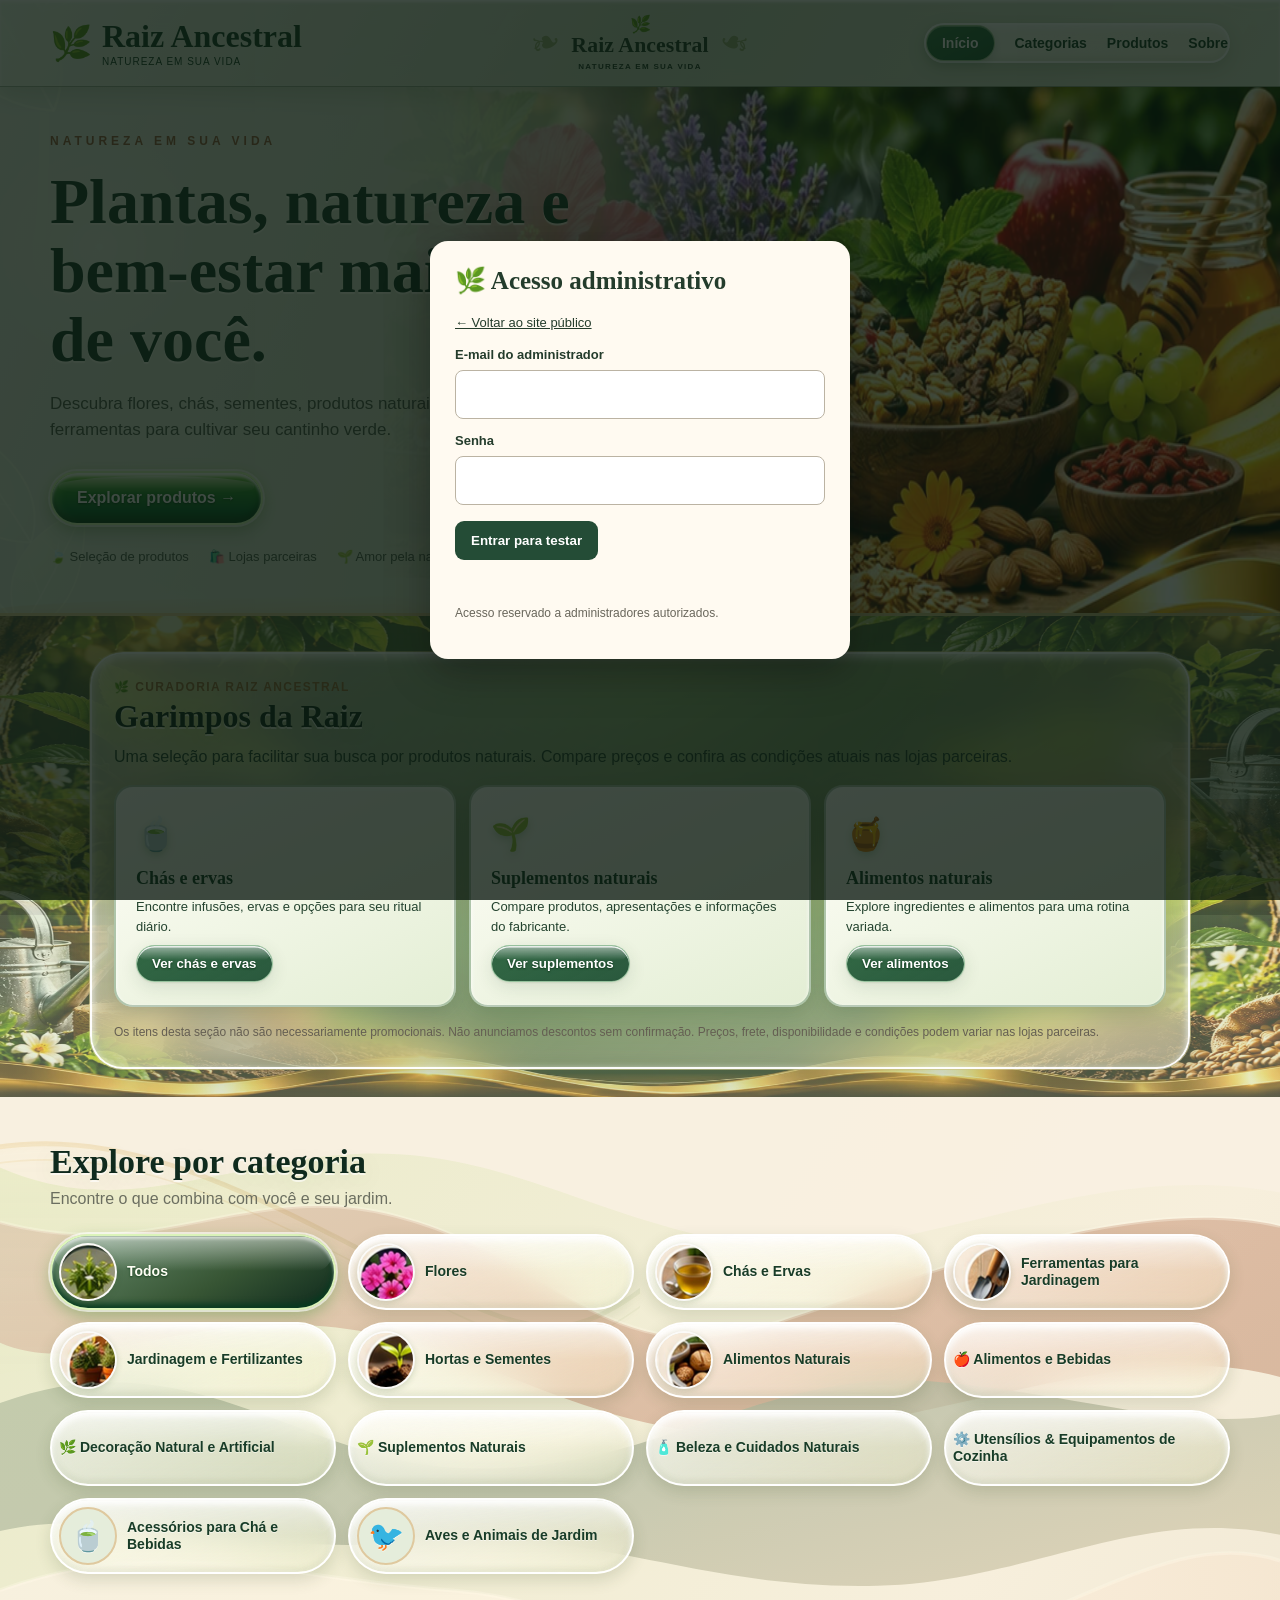
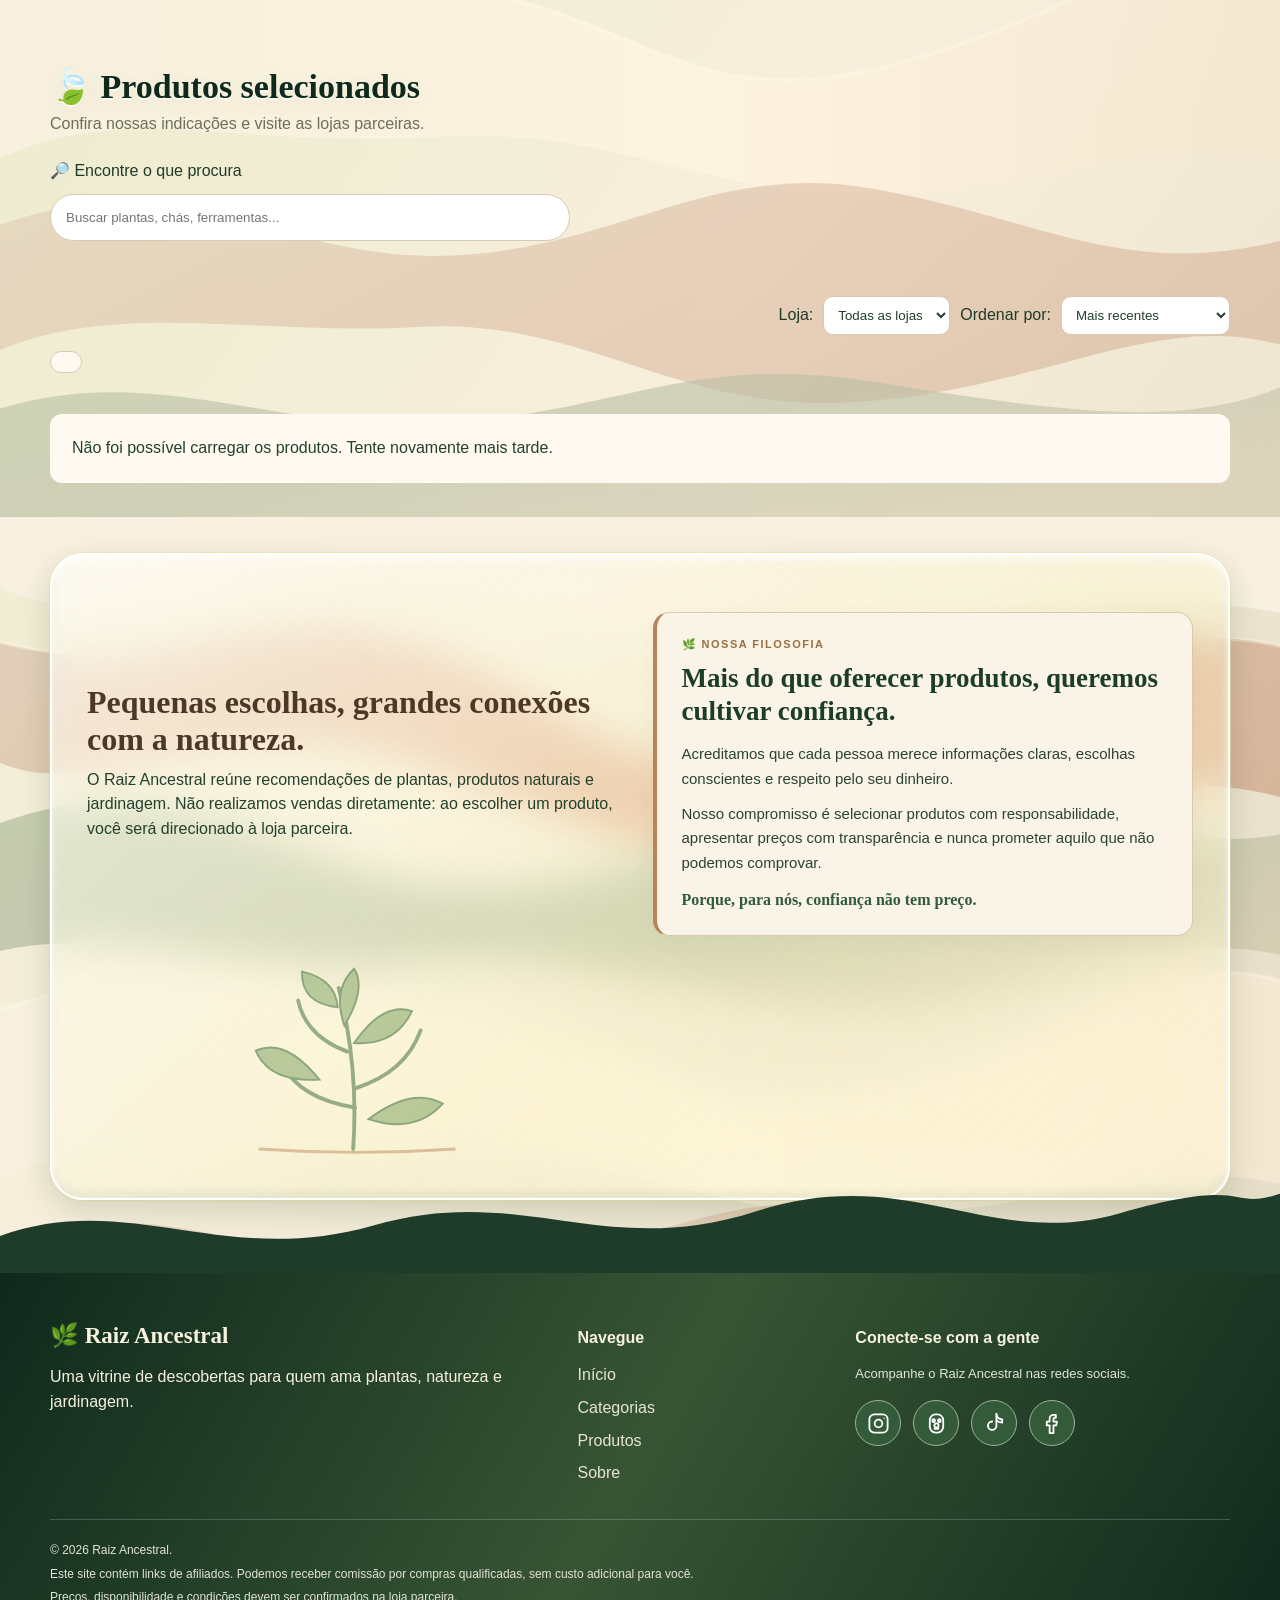
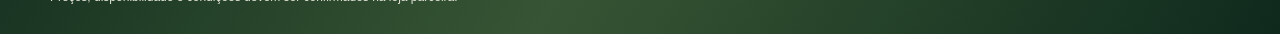
==== commit d0f20d46: "Exibir Amazon entre lojas sem API e reconhecer links afiliados Amazon encurtados" ====
--- a/admin/index.html
+++ b/admin/index.html
@@ -1313,7 +1313,7 @@
             <label>Preço confirmado (opcional)<input id="raiz-noapi-price" type="number" min="0.01" max="1000000" step="0.01" placeholder="Sem preço? Deixe vazio"></label>
           </div>
           <datalist id="raiz-noapi-stores">
-            <option value="Magalu"></option><option value="Mercado Livre"></option>
+            <option value="Amazon"></option><option value="Magalu"></option><option value="Mercado Livre"></option>
             <option value="Casas Bahia"></option><option value="KaBuM!"></option>
             <option value="Americanas"></option><option value="Loja parceira"></option>
           </datalist>
@@ -3440,7 +3440,7 @@
   ['magazineluiza.com.br','Magalu'],['magalu.com','Magalu'],
   ['mercadolivre.com.br','Mercado Livre'],['mercadolivre.com','Mercado Livre'],
   ['casasbahia.com.br','Casas Bahia'],['kabum.com.br','KaBuM!'],
-  ['americanas.com.br','Americanas'],['amazon.com.br','Amazon'],
+  ['americanas.com.br','Americanas'],['amazon.com.br','Amazon'],['amzn.to','Amazon'],['a.co','Amazon'],
   ['shopee.com.br','Shopee'],['netshoes.com.br','Netshoes'],
   ['natura.com.br','Natura'],['boticario.com.br','O Boticário']
  ];
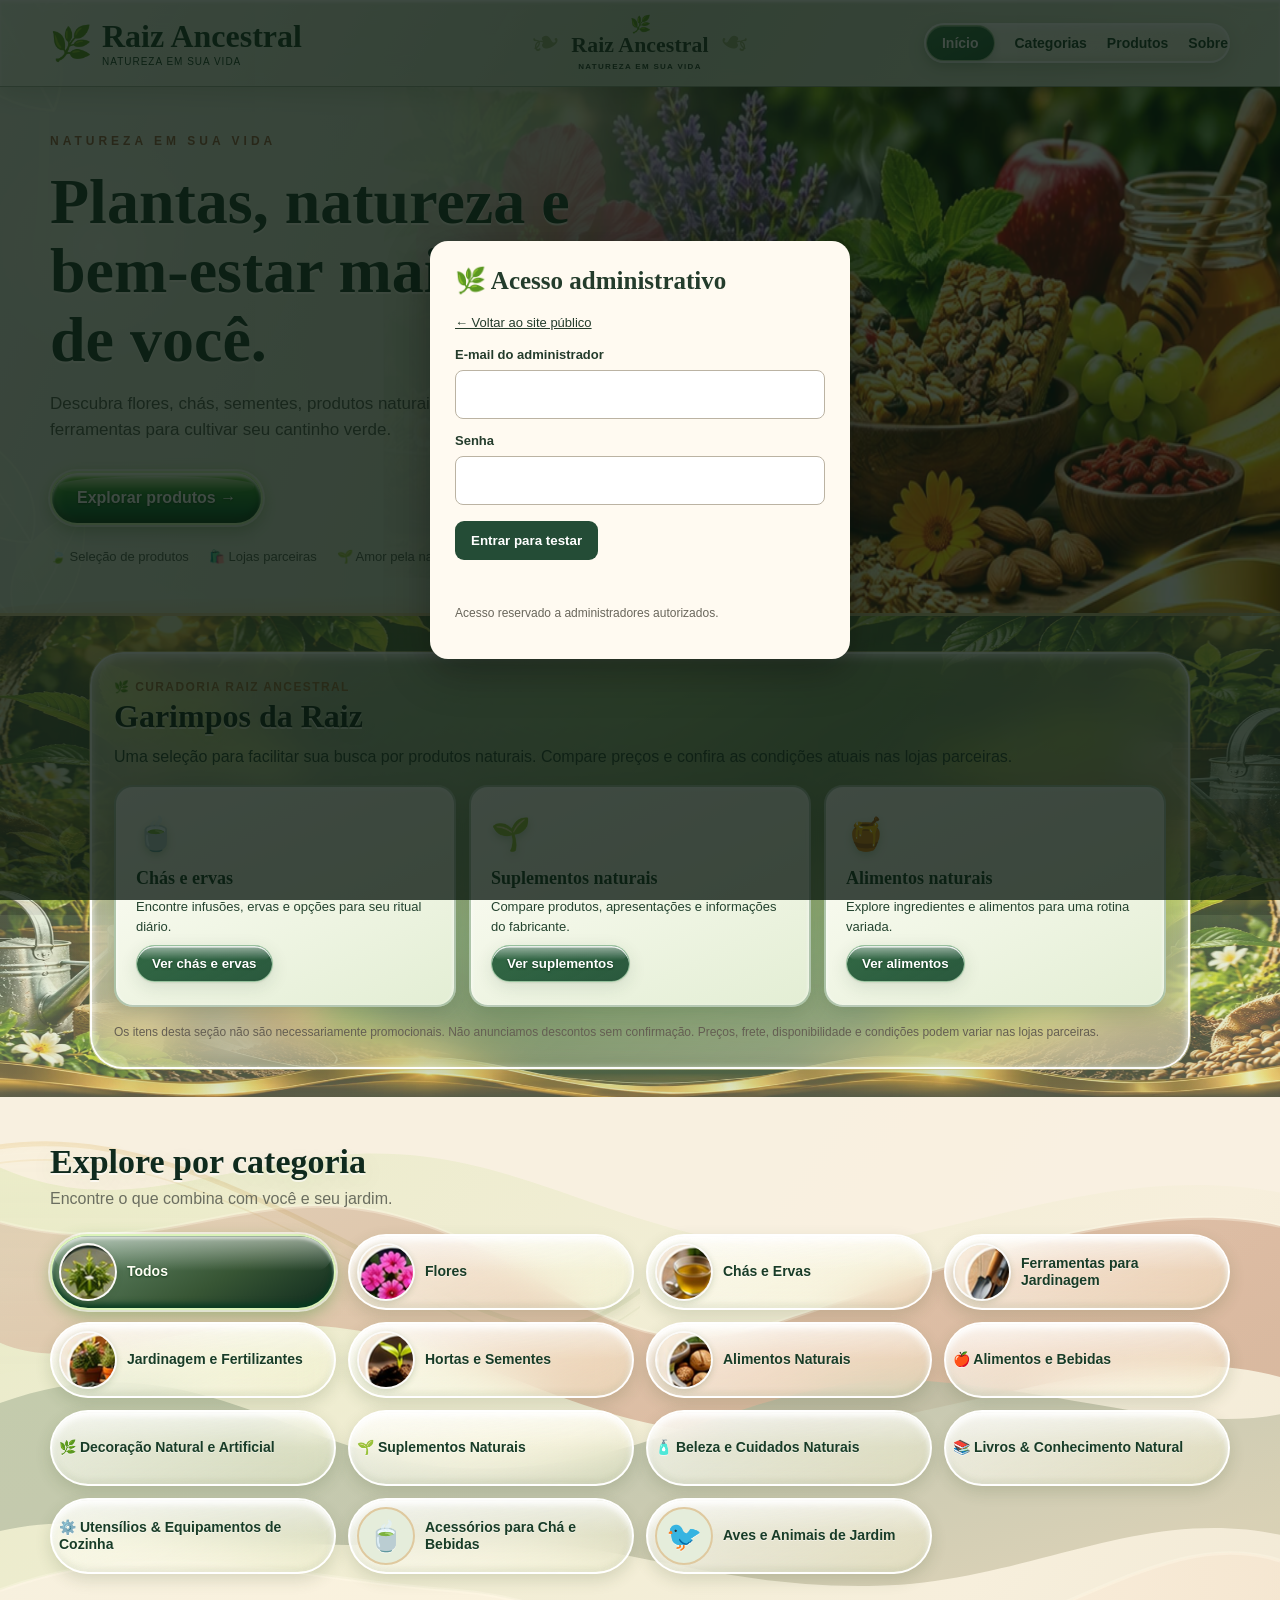
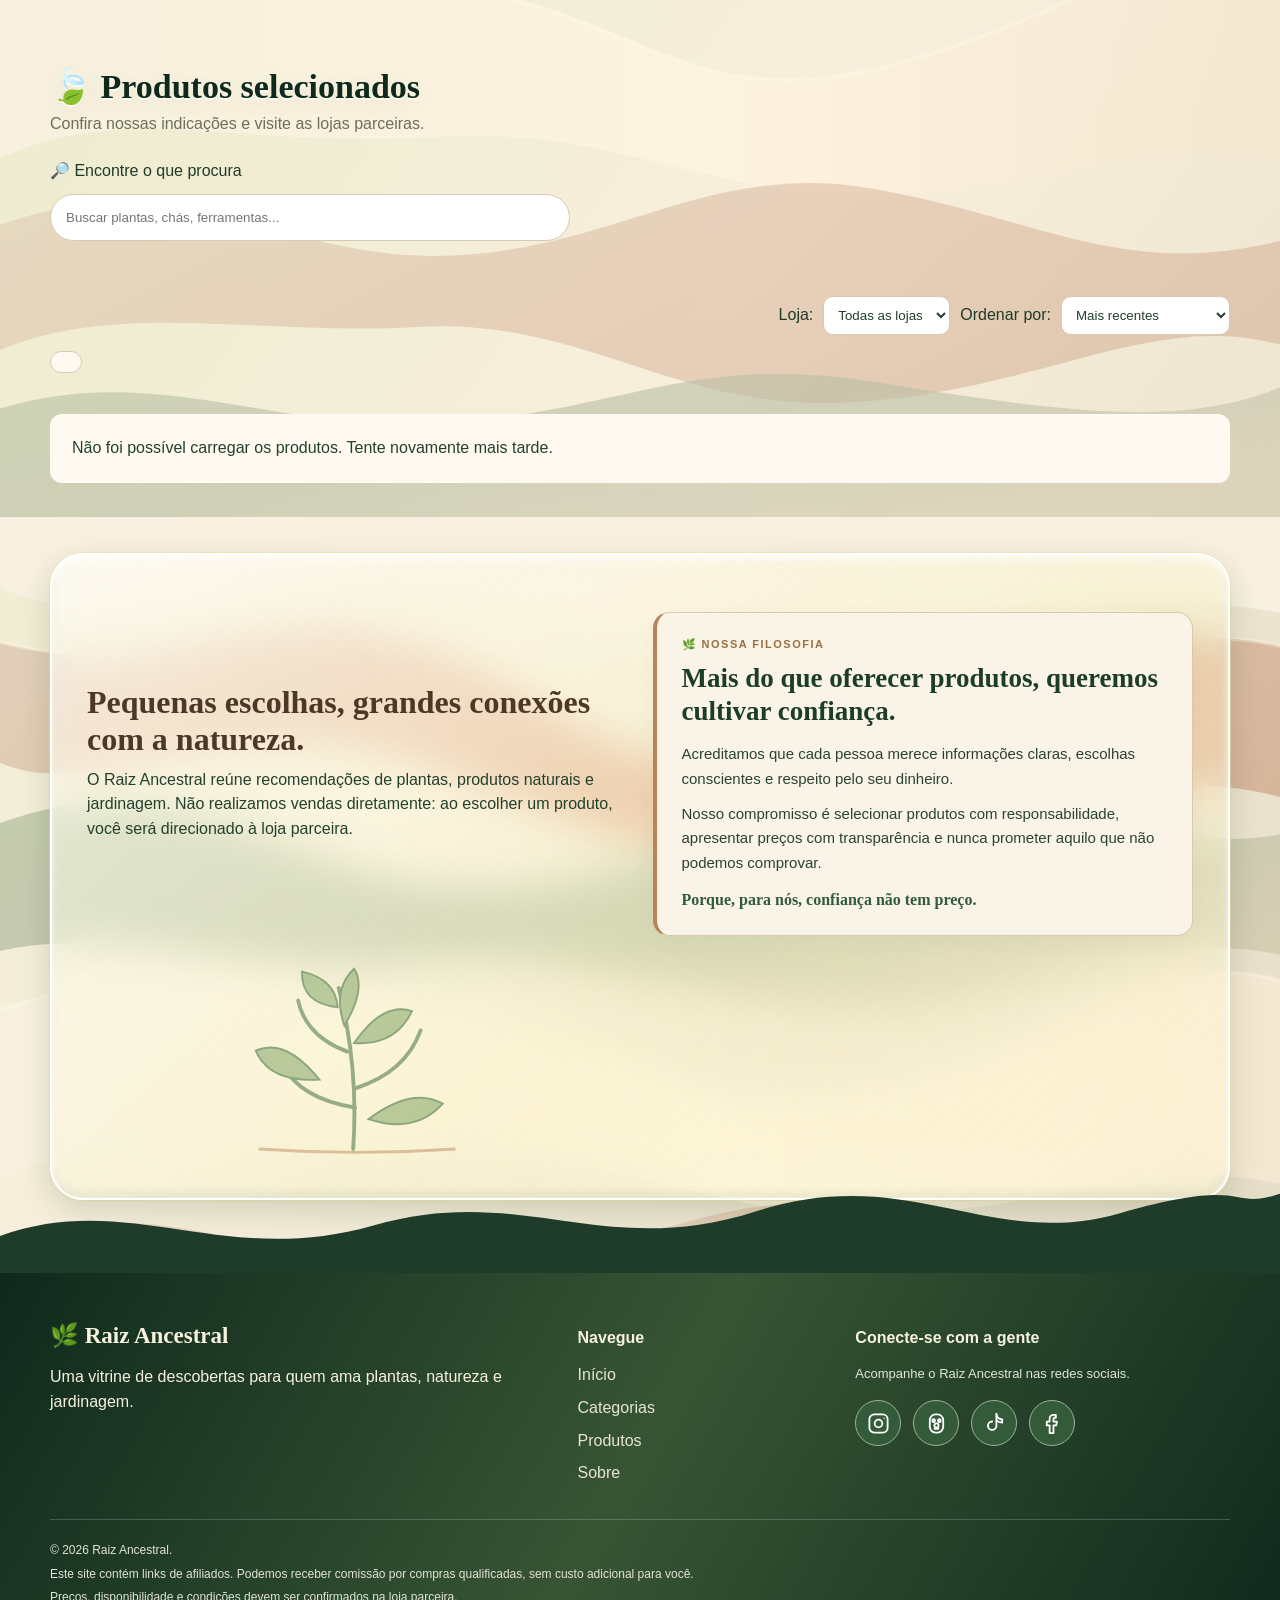
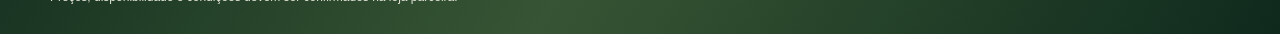
==== commit f381344c: "Adicionar Livros e Conhecimento Natural ao catálogo e classificação de livros de receitas e guias" ====
--- a/admin/index.html
+++ b/admin/index.html
@@ -1187,7 +1187,7 @@
 </section>
 <section class="season-garimpos" id="garimpos" aria-labelledby="garimpos-titulo"><div style="font:700 12px Arial,sans-serif;letter-spacing:1.4px;color:#986e3b">🌿 CURADORIA RAIZ ANCESTRAL</div><h2 id="garimpos-titulo">Garimpos da Raiz</h2><p>Uma seleção para facilitar sua busca por produtos naturais. Compare preços e confira as condições atuais nas lojas parceiras.</p><div class="garimpos-grid"><article class="garimpo"><div class="emoji" aria-hidden="true">🍵</div><h3>Chás e ervas</h3><p>Encontre infusões, ervas e opções para seu ritual diário.</p><button type="button" data-garimpo-category="Chás e Ervas">Ver chás e ervas</button></article><article class="garimpo"><div class="emoji" aria-hidden="true">🌱</div><h3>Suplementos naturais</h3><p>Compare produtos, apresentações e informações do fabricante.</p><button type="button" data-garimpo-category="Suplementos Naturais">Ver suplementos</button></article><article class="garimpo"><div class="emoji" aria-hidden="true">🍯</div><h3>Alimentos naturais</h3><p>Explore ingredientes e alimentos para uma rotina variada.</p><button type="button" data-garimpo-category="Alimentos Naturais">Ver alimentos</button></article></div><p class="disclaimer">Os itens desta seção não são necessariamente promocionais. Não anunciamos descontos sem confirmação. Preços, frete, disponibilidade e condições podem variar nas lojas parceiras.</p></section>
 </div>
-<main class="wrap"><section class="section" aria-labelledby="titulo-categorias"><div class="section-head"><div><h2 id="titulo-categorias">Explore por categoria</h2><p class="section-sub">Encontre o que combina com você e seu jardim.</p></div></div><div id="categorias" class="filters" aria-label="Filtrar produtos por categoria"><button type="button" data-categoria="Todos" aria-pressed="true"><img class="category-photo" src="[data-uri]" alt="" loading="lazy"><span>Todos</span></button><button type="button" data-categoria="Flores" aria-pressed="false"><img class="category-photo" src="[data-uri]" alt="" loading="lazy"><span>Flores</span></button><button type="button" data-categoria="Chás e Ervas" aria-pressed="false"><img class="category-photo" src="[data-uri]" alt="" loading="lazy"><span>Chás e Ervas</span></button><button type="button" data-categoria="Ferramentas para Jardinagem" aria-pressed="false"><img class="category-photo" src="[data-uri]" alt="" loading="lazy"><span>Ferramentas para Jardinagem</span></button><button type="button" data-categoria="Jardinagem e Fertilizantes" aria-pressed="false"><img class="category-photo" src="[data-uri]" alt="" loading="lazy"><span>Jardinagem e Fertilizantes</span></button><button type="button" data-categoria="Hortas e Sementes" aria-pressed="false"><img class="category-photo" src="[data-uri]" alt="" loading="lazy"><span>Hortas e Sementes</span></button><button type="button" data-categoria="Alimentos Naturais" aria-pressed="false"><img class="category-photo" src="[data-uri]" alt="" loading="lazy"><span>Alimentos Naturais</span></button><button type="button" data-categoria="Alimentos e Bebidas" aria-pressed="false"><span>🍎 Alimentos e Bebidas</span></button><button type="button" data-categoria="Decoração Natural e Artificial" aria-pressed="false"><span>🌿 Decoração Natural e Artificial</span></button><button type="button" data-categoria="Suplementos Naturais" aria-pressed="false"><span>🌱 Suplementos Naturais</span></button><button type="button" data-categoria="Beleza e Cuidados Naturais" aria-pressed="false"><span>🧴 Beleza e Cuidados Naturais</span></button><button type="button" data-categoria="Utensílios &amp; Equipamentos de Cozinha" aria-pressed="false"><span>⚙️ Utensílios &amp; Equipamentos de Cozinha</span></button><button type="button" data-categoria="Acessórios para Chá e Bebidas" aria-pressed="false"><span class="raiz-category-cup" aria-hidden="true">🍵</span><span>Acessórios para Chá e Bebidas</span></button><button type="button" data-categoria="Aves e Animais de Jardim" aria-pressed="false"><span class="raiz-category-bird" aria-hidden="true">🐦</span><span>Aves e Animais de Jardim</span></button></div></section>
+<main class="wrap"><section class="section" aria-labelledby="titulo-categorias"><div class="section-head"><div><h2 id="titulo-categorias">Explore por categoria</h2><p class="section-sub">Encontre o que combina com você e seu jardim.</p></div></div><div id="categorias" class="filters" aria-label="Filtrar produtos por categoria"><button type="button" data-categoria="Todos" aria-pressed="true"><img class="category-photo" src="[data-uri]" alt="" loading="lazy"><span>Todos</span></button><button type="button" data-categoria="Flores" aria-pressed="false"><img class="category-photo" src="[data-uri]" alt="" loading="lazy"><span>Flores</span></button><button type="button" data-categoria="Chás e Ervas" aria-pressed="false"><img class="category-photo" src="[data-uri]" alt="" loading="lazy"><span>Chás e Ervas</span></button><button type="button" data-categoria="Ferramentas para Jardinagem" aria-pressed="false"><img class="category-photo" src="[data-uri]" alt="" loading="lazy"><span>Ferramentas para Jardinagem</span></button><button type="button" data-categoria="Jardinagem e Fertilizantes" aria-pressed="false"><img class="category-photo" src="[data-uri]" alt="" loading="lazy"><span>Jardinagem e Fertilizantes</span></button><button type="button" data-categoria="Hortas e Sementes" aria-pressed="false"><img class="category-photo" src="[data-uri]" alt="" loading="lazy"><span>Hortas e Sementes</span></button><button type="button" data-categoria="Alimentos Naturais" aria-pressed="false"><img class="category-photo" src="[data-uri]" alt="" loading="lazy"><span>Alimentos Naturais</span></button><button type="button" data-categoria="Alimentos e Bebidas" aria-pressed="false"><span>🍎 Alimentos e Bebidas</span></button><button type="button" data-categoria="Decoração Natural e Artificial" aria-pressed="false"><span>🌿 Decoração Natural e Artificial</span></button><button type="button" data-categoria="Suplementos Naturais" aria-pressed="false"><span>🌱 Suplementos Naturais</span></button><button type="button" data-categoria="Beleza e Cuidados Naturais" aria-pressed="false"><span>🧴 Beleza e Cuidados Naturais</span></button><button type="button" data-categoria="Livros &amp; Conhecimento Natural" aria-pressed="false"><span>📚 Livros &amp; Conhecimento Natural</span></button><button type="button" data-categoria="Utensílios &amp; Equipamentos de Cozinha" aria-pressed="false"><span>⚙️ Utensílios &amp; Equipamentos de Cozinha</span></button><button type="button" data-categoria="Acessórios para Chá e Bebidas" aria-pressed="false"><span class="raiz-category-cup" aria-hidden="true">🍵</span><span>Acessórios para Chá e Bebidas</span></button><button type="button" data-categoria="Aves e Animais de Jardim" aria-pressed="false"><span class="raiz-category-bird" aria-hidden="true">🐦</span><span>Aves e Animais de Jardim</span></button></div></section>
 <section id="raiz-admin-atalhos" hidden aria-label="Acesso rápido do administrador">
 <h2>🌿 Painel de controle — acesso rápido</h2>
 <nav aria-label="Navegação do administrador">
@@ -2867,12 +2867,13 @@
   else if(has(/\b(xicara|xicaras|caneca|canecas|copo|copos|garrafa|garrafas|bule|bules|chaleira|chaleiras|infusor|infusores|coador(?:es)? de cha|jarra|jarras|kit(?:s)? (?:de )?cha|conjunto(?:s)? (?:de )?(?:xicara|cha)|bandeja(?:s)? (?:para|de) cha|termica|termicas|termico|termicos)\b/))category='Acessórios para Chá e Bebidas';
  else if(has(/\b(cha|chas|camomila|hibisco|infusao|erva doce|hortela|capim limao)\b/))category='Chás e Ervas';
  else if(has(/\b(barra|barras|barrinha|barrinhas|cereal|granola|aveia|palha italiana|pasta de amendoim|amendoim|castanha|snack|farinha|chia|linhaca|mel puro|cookie|biscoito)\b/))category='Alimentos & Suplementos';
+ if(has(/\b(livros?|e-?books?|enciclopedia|enciclopedias|livro de receitas|livro de culinaria|guia de plantas|guia de jardinagem|guia de cultivo|manual de cultivo|manual de jardinagem|apostila de receitas|receituario)\b/))category='Livros & Conhecimento Natural';
  return categories.find(c=>normalized(c)===normalized(category))||(category?'':'A classificar');
 }
 async function loadCategories(){
  const r=await fetch('/api/produtos-admin?categories=1',{headers:{Authorization:'Bearer '+token},cache:'no-store'});
  const data=await r.json();if(!r.ok)throw Error(data.erro||'Não foi possível carregar categorias.');
- categories=[...new Set(['Aromas & Bem-Estar','Utensílios & Equipamentos de Cozinha',...(data.categorias||[])].map(c=>['Alimentos e Bebidas'].includes(c)?'Bebidas':(['Alimentos Naturais','Suplementos Naturais'].includes(c)?'Alimentos & Suplementos':c)))].sort((a,b)=>a.localeCompare(b,'pt-BR'));
+ categories=[...new Set(['Aromas & Bem-Estar','Utensílios & Equipamentos de Cozinha','Livros & Conhecimento Natural',...(data.categorias||[])].map(c=>['Alimentos e Bebidas'].includes(c)?'Bebidas':(['Alimentos Naturais','Suplementos Naturais'].includes(c)?'Alimentos & Suplementos':c)))].sort((a,b)=>a.localeCompare(b,'pt-BR'));
  const field=form.elements.namedItem('categoria'), current=field.value;
  field.replaceChildren();
  const placeholder=document.createElement('option');placeholder.value='';placeholder.textContent='Detectar automaticamente pelo nome';field.append(placeholder);
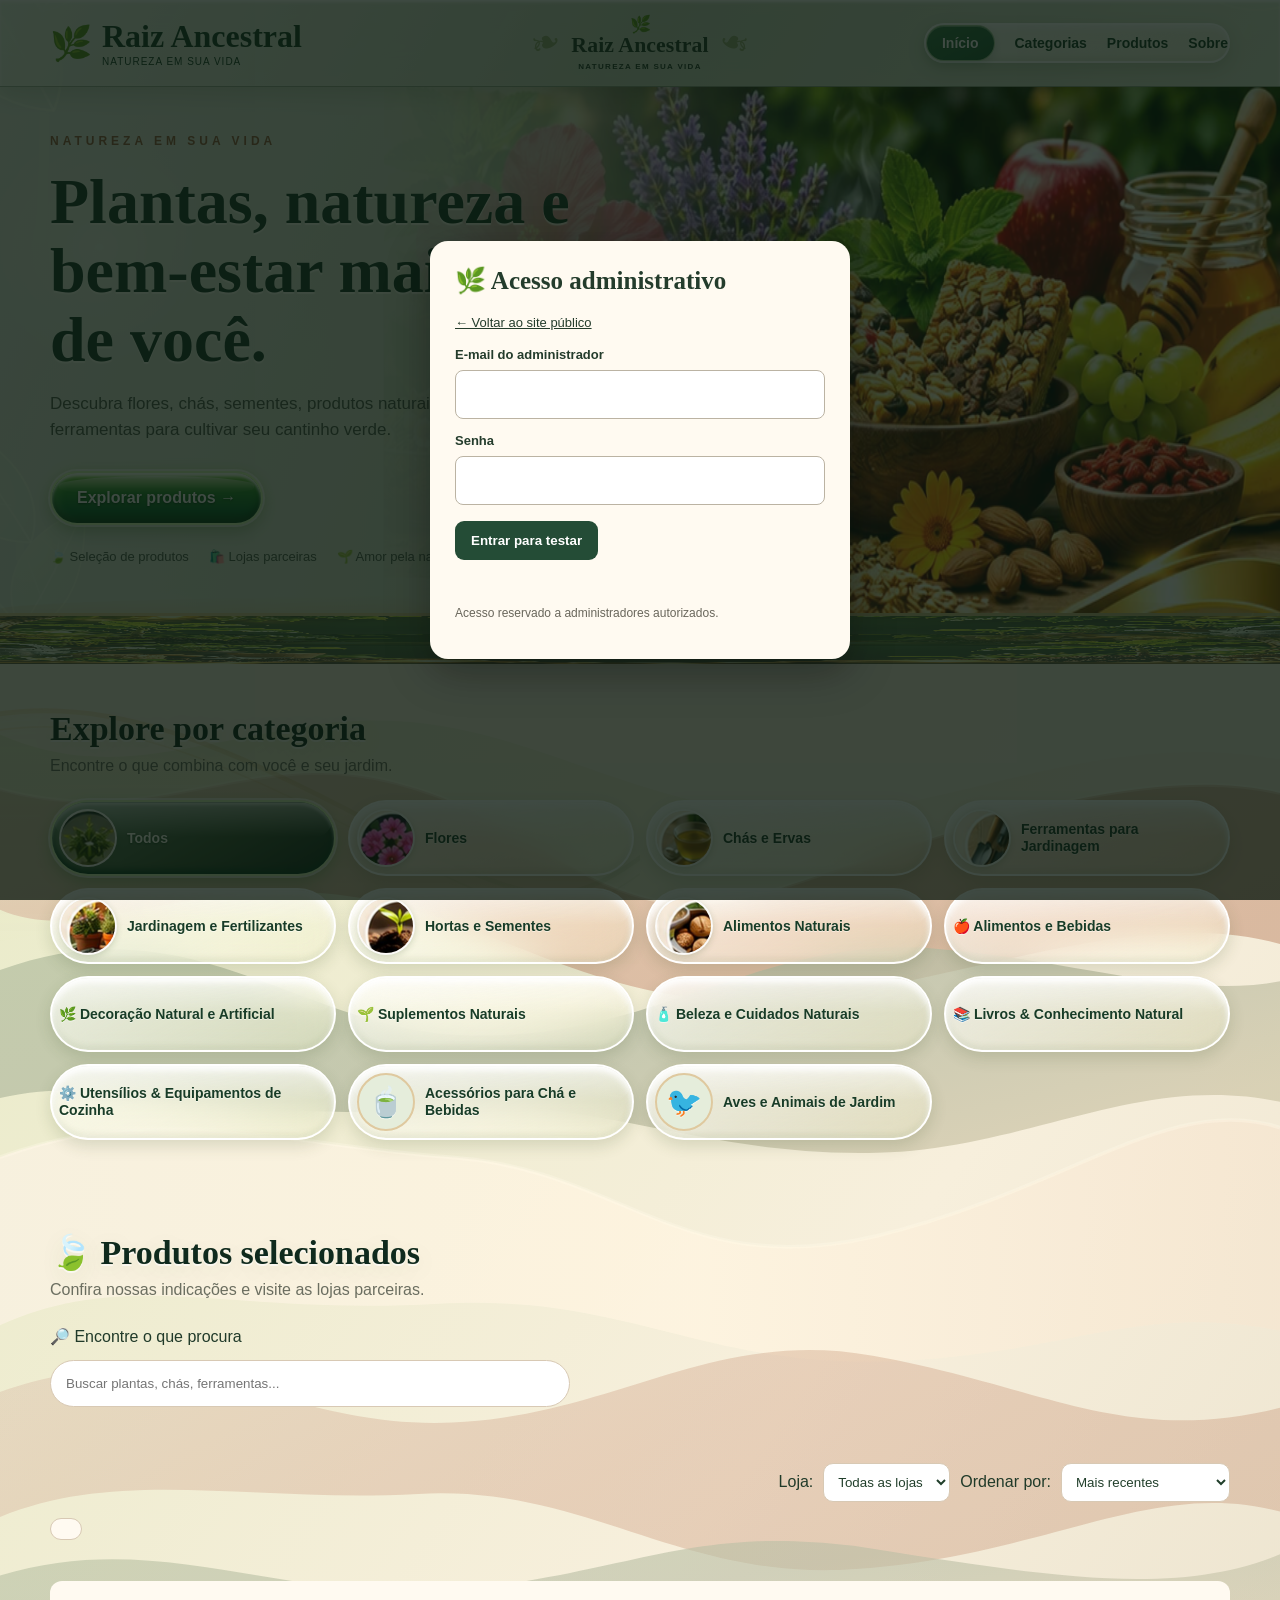
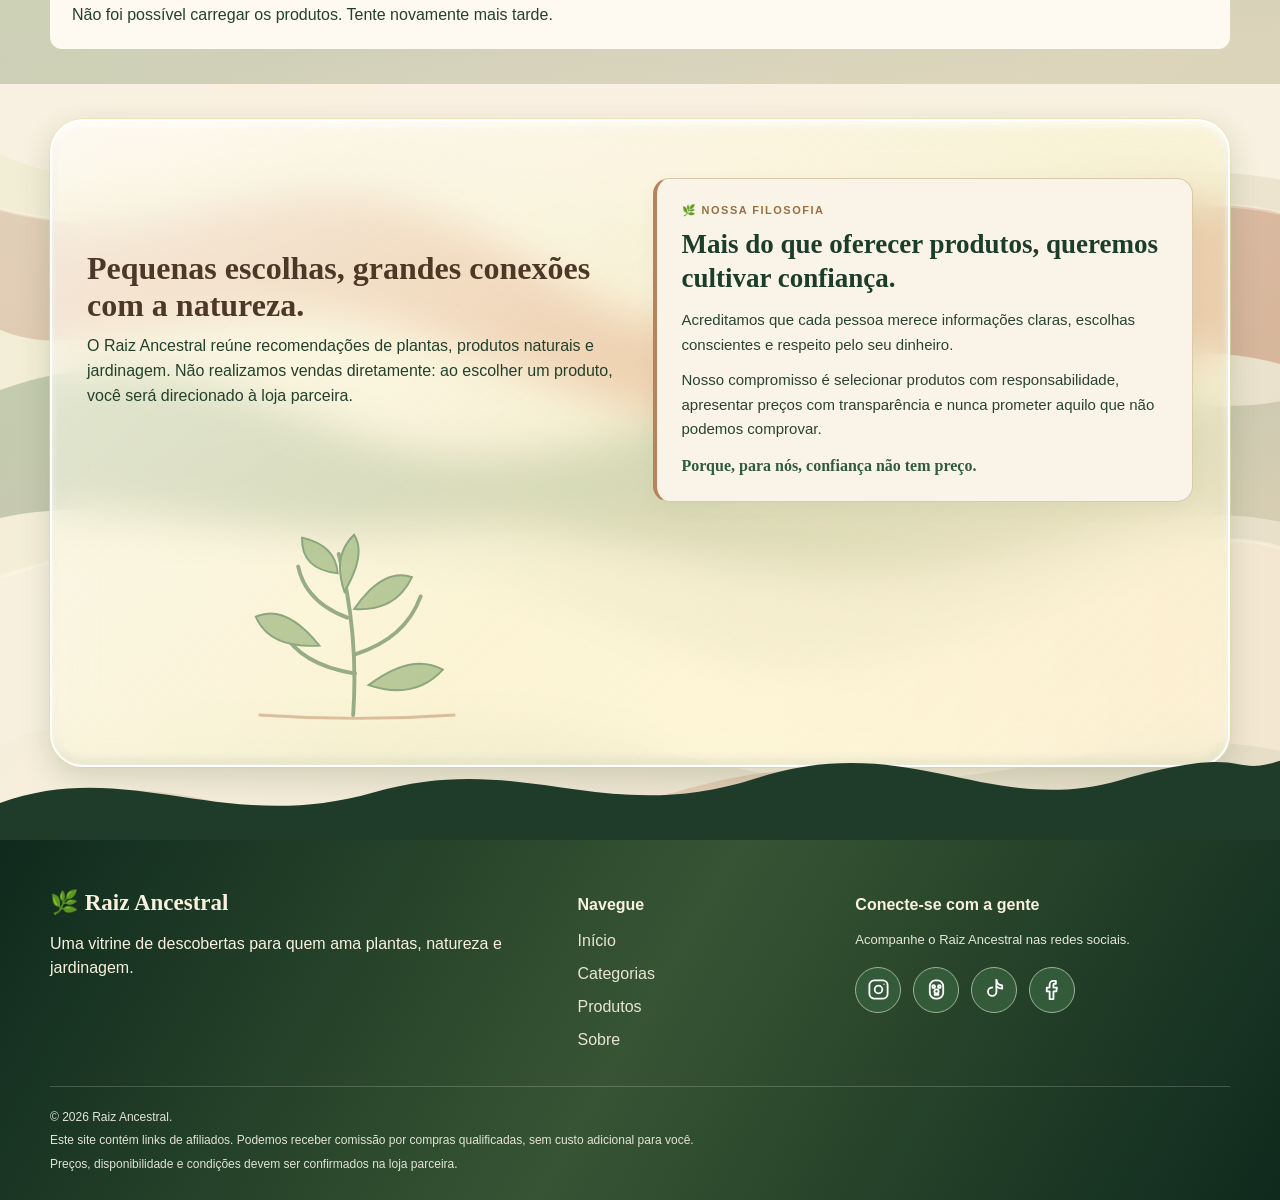
==== commit c5805fd7: "Encerrar campanhas à meia-noite de Brasília e iniciar preparação 10 dias antes, preservando simulado" ====
--- a/admin/index.html
+++ b/admin/index.html
@@ -2230,29 +2230,35 @@
     black:blackFridayDate(year),christmas:new Date(year,11,25)
   };}
   function automaticSeason(now){
-    const y=now.getFullYear(),m=now.getMonth(),d=now.getDate();
-    // Preservar as janelas já aprovadas: Black Friday em novembro e Natal até 25/12.
-    if(m===10)return 'black';
-    if(m===11&&d<=25)return 'christmas';
-    const today=new Date(y,m,d);
+    // Calendário oficial pelo dia civil de Brasília, independente do fuso do visitante.
+    // A prévia administrativa é calculada com a data simulada, quando explicitamente ativada.
+    const usePreview=typeof adminTestsUnlocked!=='undefined' && adminTestsUnlocked &&
+      typeof selector!=='undefined' && selector.value==='auto' &&
+      document.getElementById('season-test-date')?.value;
+    let y,m,d;
+    if(usePreview){y=now.getFullYear();m=now.getMonth();d=now.getDate();}
+    else{
+      const pieces=new Intl.DateTimeFormat('en-US',{timeZone:'America/Sao_Paulo',year:'numeric',month:'numeric',day:'numeric'}).formatToParts(now);
+      const parts=Object.fromEntries(pieces.filter(p=>p.type!=='literal').map(p=>[p.type,Number(p.value)]));
+      y=parts.year;m=parts.month-1;d=parts.day;
+    }
+    const dayStamp=(year,month,day)=>Date.UTC(year,month,day)/86400000;
+    const today=dayStamp(y,m,d);
     const dates=calendarDates(y);
-    // Ano-Novo começa depois do Natal, e continua até 1/1.
-    const newyearPrev=new Date(y-1,0,1);
-    const newyearNext=new Date(y+1,0,1);
-    const inWindow=(date,days=10)=>{
-      const start=new Date(date.getFullYear(),date.getMonth(),date.getDate()-days);
-      const end=new Date(date.getFullYear(),date.getMonth(),date.getDate()+1);
-      return today>=start&&today<end;
-    };
-    // Virada do ano: 26-31 de dezembro e preparação para 1º de janeiro.
-    if(m===11&&d>=26)return 'newyear';
-    if(inWindow(dates.newyear)||inWindow(newyearNext)||inWindow(newyearPrev))return 'newyear';
-    // Sem sobreposição: Dia da Árvore até 21/9 e Primavera de 22/9 em diante.
-    if(m===8&&d>=12&&d<=21)return 'tree';
-    if(m===8&&d>=22&&d<=23)return 'spring';
-    const order=['easter','mothers','valentine','junina','fathers','birthday'];
-    for(const key of order){if(inWindow(dates[key]))return key;}
-    return 'normal';
+    const stamp=date=>dayStamp(date.getFullYear(),date.getMonth(),date.getDate());
+    const during=(date,advance=10)=>today>=stamp(date)-advance && today<=stamp(date);
+    // Natal e Ano-Novo não se sobrepõem: a virada assume o visual em 26/12.
+    if(m===11 && d>=26)return 'newyear';
+    if(m===0 && d===1)return 'newyear';
+    if(during(dates.christmas,10))return 'christmas';
+    // Black Friday: de 10 dias antes até 23h59 do próprio dia.
+    if(during(dates.black,10))return 'black';
+    // Demais eventos: abrem 10 dias antes, encerram na virada do seu dia.
+    // Para datas próximas (Árvore e Primavera), prioriza o evento mais próximo.
+    const order=['easter','mothers','valentine','junina','fathers','tree','spring','birthday'];
+    const candidates=order.filter(key=>during(dates[key],10))
+      .sort((a,b)=>stamp(dates[a])-stamp(dates[b]));
+    return candidates[0]||'normal';
   }
   function apply(value,now=new Date()){
     const season=value==='auto'?automaticSeason(now):value;
